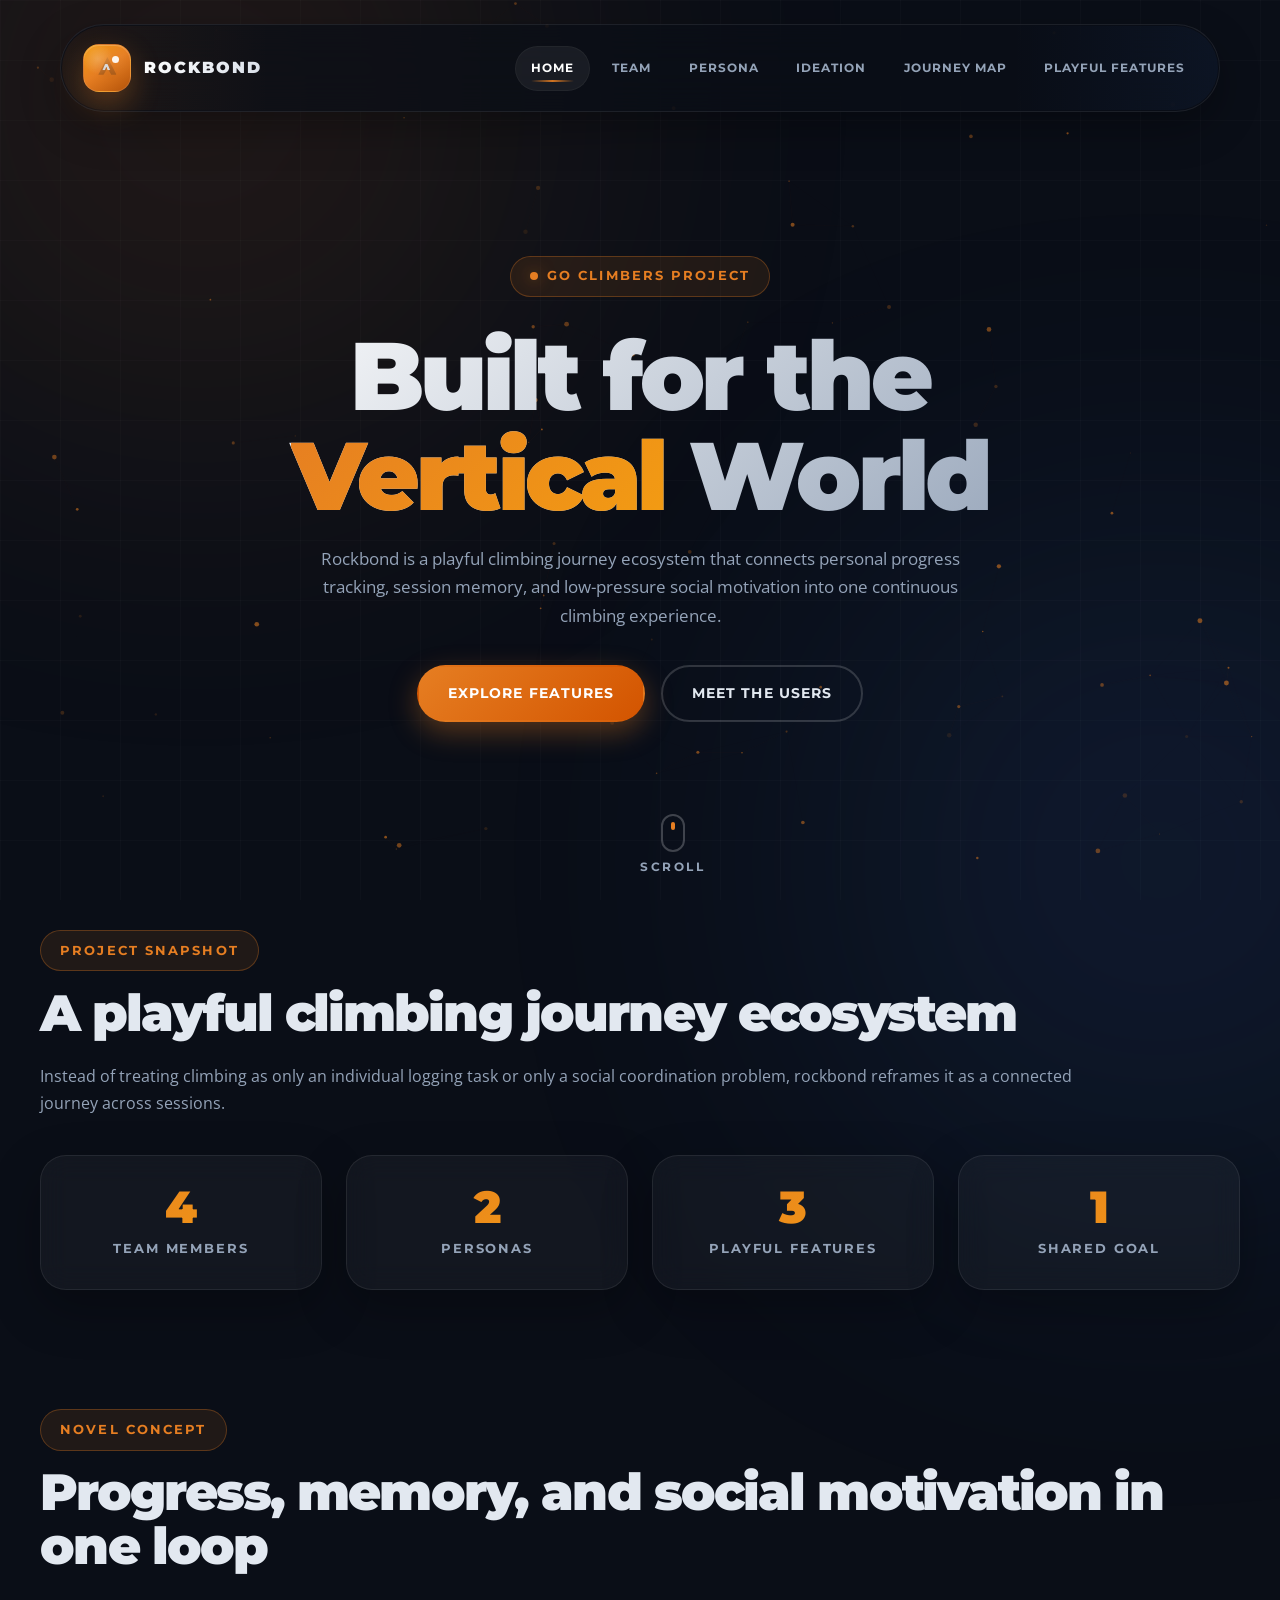
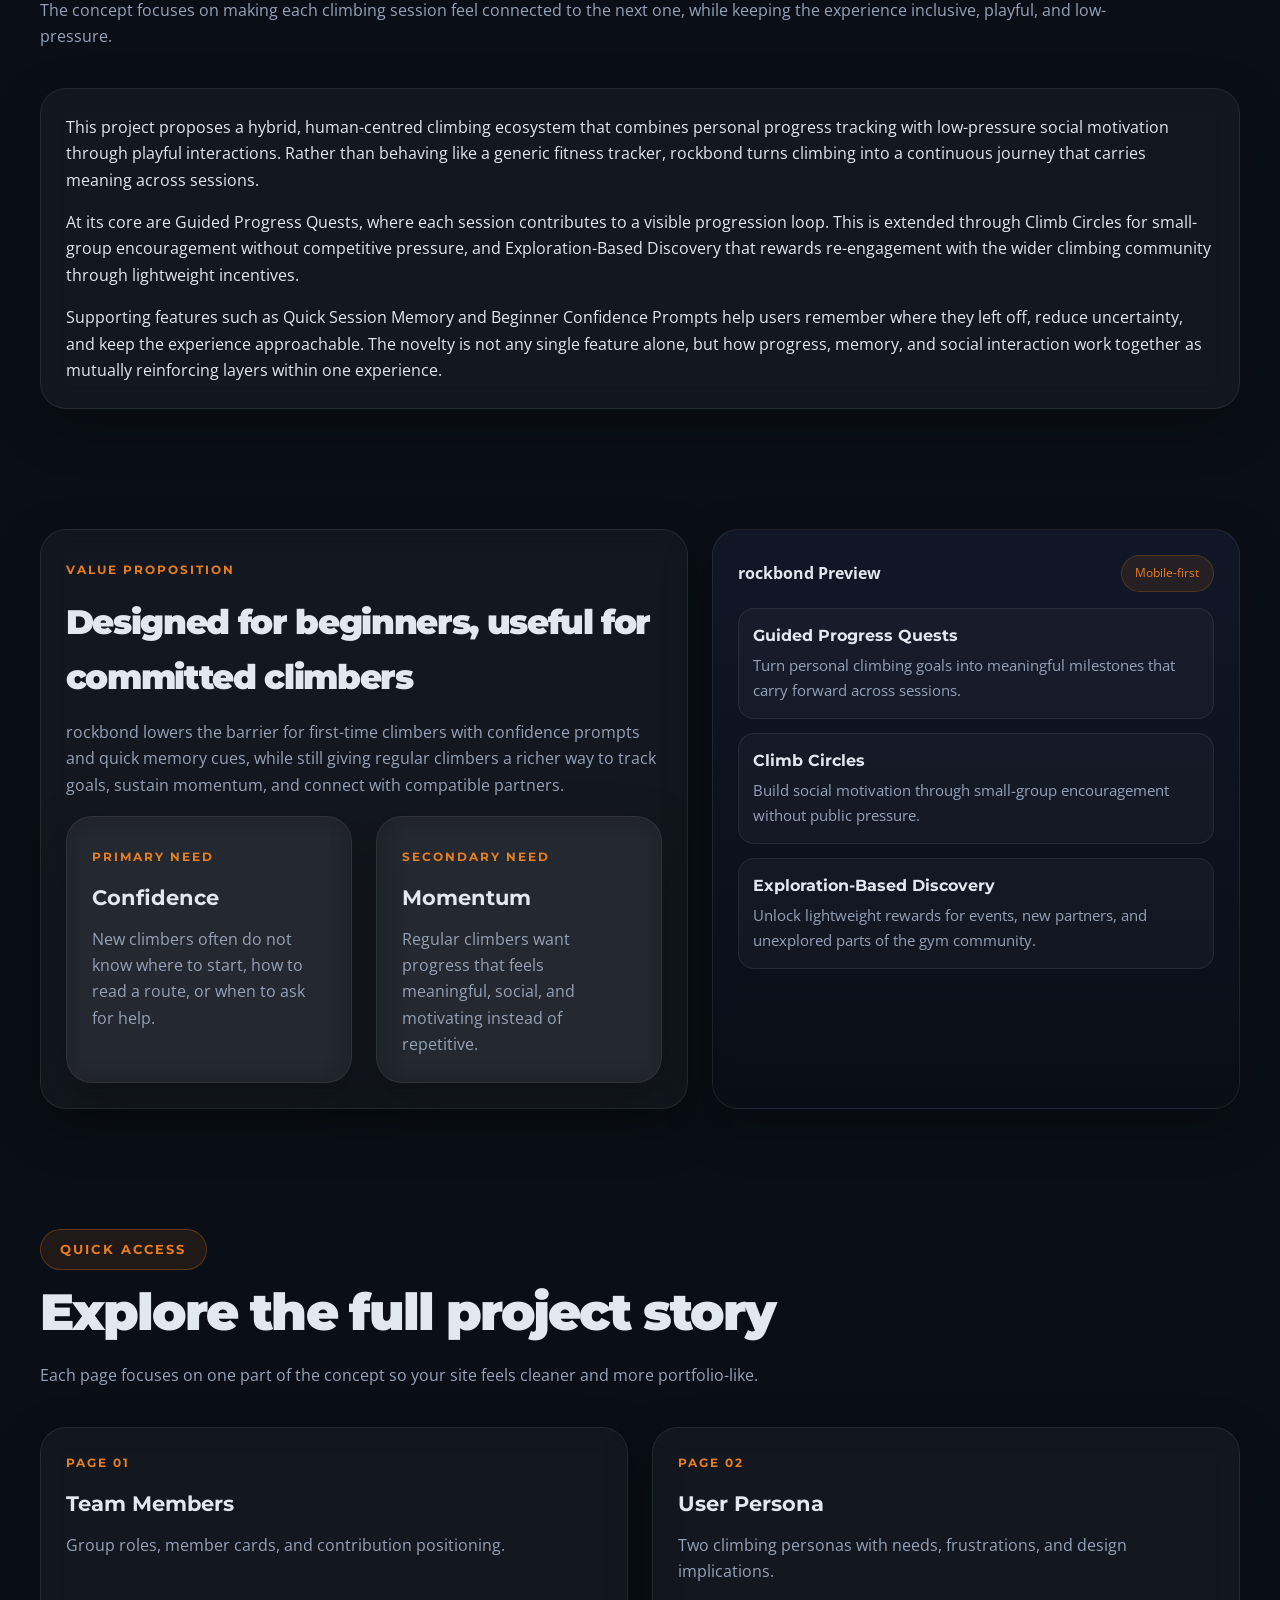
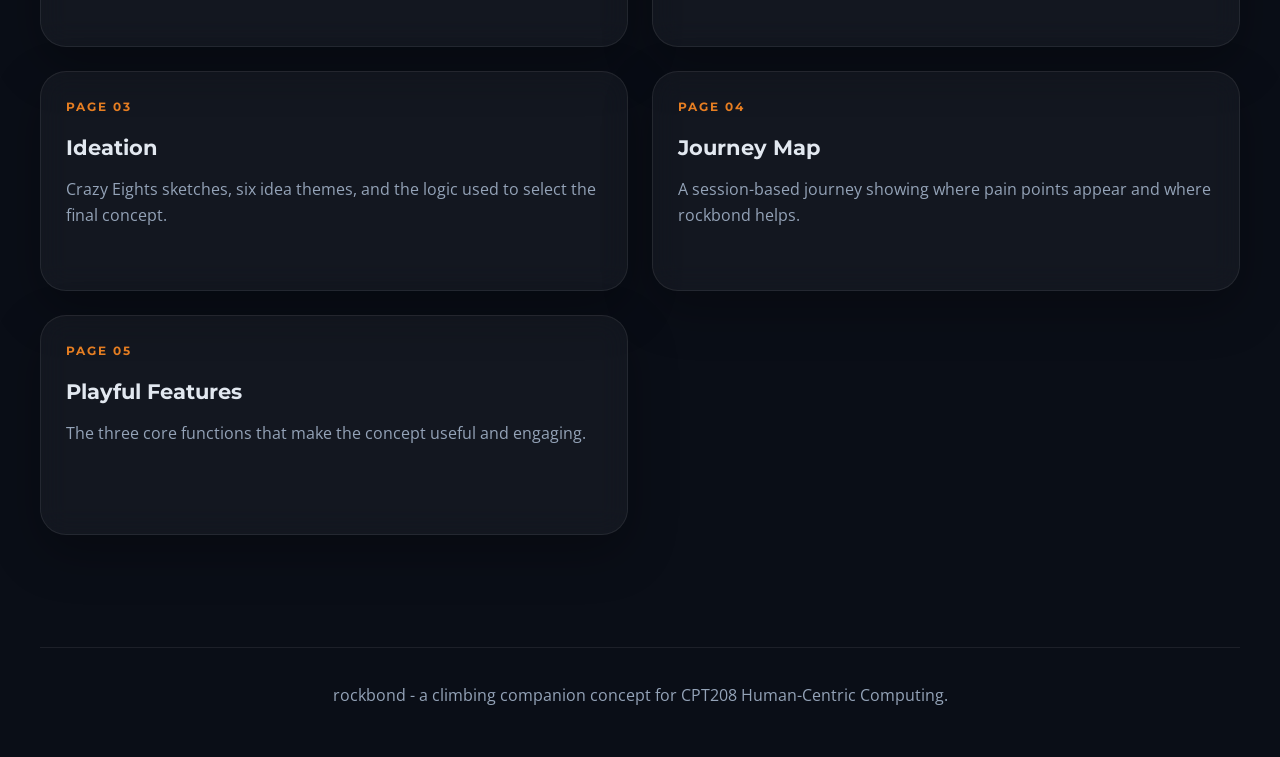
==== index.html @ c9a4c3ed "Add ideation page and update site flow" ====
﻿<!DOCTYPE html>
<html lang="en">
<head>
  <meta charset="UTF-8">
  <meta name="viewport" content="width=device-width, initial-scale=1.0">
  <title>rockbond | Home</title>
  <link rel="preconnect" href="https://fonts.googleapis.com">
  <link rel="preconnect" href="https://fonts.gstatic.com" crossorigin>
  <link href="https://fonts.googleapis.com/css2?family=Montserrat:wght@600;700;900&family=Open+Sans:wght@400;600;700&display=swap" rel="stylesheet">
  <link rel="stylesheet" href="./styles.css">
</head>
<body>
  <div class="background-grid"></div>
  <div class="glow orange"></div>
  <div class="glow blue"></div>
  <nav class="nav">
    <div class="nav-inner">
      <a class="brand" href="./index.html">
        <span class="brand-mark">^</span>
        <span>rockbond</span>
      </a>
      <div class="nav-links">
        <a class="active" href="./index.html">Home</a>
        <a href="./team.html">Team</a>
        <a href="./persona.html">Persona</a>
        <a href="./ideation.html">Ideation</a>
        <a href="./journey.html">Journey Map</a>
        <a href="./features.html">Playful Features</a>
      </div>
    </div>
  </nav>

  <main>
    <section class="hero container">
      <div class="reveal">
        <div class="hero-badge"><span class="dot"></span> Go Climbers Project</div>
        <h1>Built for the <span class="accent">Vertical</span> World</h1>
        <p>Rockbond is a playful climbing journey ecosystem that connects personal progress tracking, session memory, and low-pressure social motivation into one continuous climbing experience.</p>
        <div class="hero-actions">
          <a class="btn btn-primary" href="./features.html">Explore Features</a>
          <a class="btn btn-secondary" href="./persona.html">Meet the Users</a>
        </div>
      </div>
    </section>

    <section class="section container">
      <div class="section-head reveal">
        <div>
          <span class="eyebrow">Project Snapshot</span>
          <h2>A playful climbing journey ecosystem</h2>
        </div>
        <p>Instead of treating climbing as only an individual logging task or only a social coordination problem, rockbond reframes it as a connected journey across sessions.</p>
      </div>
      <div class="stat-grid">
        <div class="stat reveal"><div class="stat-number">4</div><div class="stat-label">Team Members</div></div>
        <div class="stat reveal"><div class="stat-number">2</div><div class="stat-label">Personas</div></div>
        <div class="stat reveal"><div class="stat-number">3</div><div class="stat-label">Playful Features</div></div>
        <div class="stat reveal"><div class="stat-number">1</div><div class="stat-label">Shared Goal</div></div>
      </div>
    </section>

    <section class="section container">
      <div class="section-head reveal">
        <div>
          <span class="eyebrow">Novel Concept</span>
          <h2>Progress, memory, and social motivation in one loop</h2>
        </div>
        <p>The concept focuses on making each climbing session feel connected to the next one, while keeping the experience inclusive, playful, and low-pressure.</p>
      </div>
      <div class="highlight-panel reveal motivation-panel">
        <p>This project proposes a hybrid, human-centred climbing ecosystem that combines personal progress tracking with low-pressure social motivation through playful interactions. Rather than behaving like a generic fitness tracker, rockbond turns climbing into a continuous journey that carries meaning across sessions.</p>
        <p>At its core are Guided Progress Quests, where each session contributes to a visible progression loop. This is extended through Climb Circles for small-group encouragement without competitive pressure, and Exploration-Based Discovery that rewards re-engagement with the wider climbing community through lightweight incentives.</p>
        <p>Supporting features such as Quick Session Memory and Beginner Confidence Prompts help users remember where they left off, reduce uncertainty, and keep the experience approachable. The novelty is not any single feature alone, but how progress, memory, and social interaction work together as mutually reinforcing layers within one experience.</p>
      </div>
    </section>

    <section class="section container">
      <div class="highlight-box">
        <div class="highlight-panel reveal">
          <span class="kicker">Value Proposition</span>
          <h2 style="font-size: 2.1rem; margin-bottom: 14px;">Designed for beginners, useful for committed climbers</h2>
          <p style="color: var(--text-muted); margin-bottom: 18px;">rockbond lowers the barrier for first-time climbers with confidence prompts and quick memory cues, while still giving regular climbers a richer way to track goals, sustain momentum, and connect with compatible partners.</p>
          <div class="grid-2">
            <div class="card">
              <span class="kicker">Primary Need</span>
              <h3>Confidence</h3>
              <p>New climbers often do not know where to start, how to read a route, or when to ask for help.</p>
            </div>
            <div class="card">
              <span class="kicker">Secondary Need</span>
              <h3>Momentum</h3>
              <p>Regular climbers want progress that feels meaningful, social, and motivating instead of repetitive.</p>
            </div>
          </div>
        </div>
        <div class="mock-shell reveal">
          <div class="mock-top">
            <strong>rockbond Preview</strong>
            <span class="mock-chip">Mobile-first</span>
          </div>
          <div class="mock-list">
            <div class="mock-item">
              <h4>Guided Progress Quests</h4>
              <p>Turn personal climbing goals into meaningful milestones that carry forward across sessions.</p>
            </div>
            <div class="mock-item">
              <h4>Climb Circles</h4>
              <p>Build social motivation through small-group encouragement without public pressure.</p>
            </div>
            <div class="mock-item">
              <h4>Exploration-Based Discovery</h4>
              <p>Unlock lightweight rewards for events, new partners, and unexplored parts of the gym community.</p>
            </div>
          </div>
        </div>
      </div>
    </section>

    <section class="section container">
      <div class="section-head reveal">
        <div>
          <span class="eyebrow">Quick Access</span>
          <h2>Explore the full project story</h2>
        </div>
        <p>Each page focuses on one part of the concept so your site feels cleaner and more portfolio-like.</p>
      </div>
      <div class="grid-2 quick-grid">
        <a class="card reveal reveal-delay-1" href="./team.html"><span class="kicker">Page 01</span><h3>Team Members</h3><p>Group roles, member cards, and contribution positioning.</p></a>
        <a class="card reveal reveal-delay-2" href="./persona.html"><span class="kicker">Page 02</span><h3>User Persona</h3><p>Two climbing personas with needs, frustrations, and design implications.</p></a>
        <a class="card reveal reveal-delay-3" href="./ideation.html"><span class="kicker">Page 03</span><h3>Ideation</h3><p>Crazy Eights sketches, six idea themes, and the logic used to select the final concept.</p></a>
        <a class="card reveal reveal-delay-4" href="./journey.html"><span class="kicker">Page 04</span><h3>Journey Map</h3><p>A session-based journey showing where pain points appear and where rockbond helps.</p></a>
        <a class="card reveal" href="./features.html"><span class="kicker">Page 05</span><h3>Playful Features</h3><p>The three core functions that make the concept useful and engaging.</p></a>
      </div>
    </section>
  </main>

  <footer class="footer container">
    <p>rockbond - a climbing companion concept for CPT208 Human-Centric Computing.</p>
  </footer>
  <script src="./script.js"></script>
</body>
</html>
---- styles.css ----
﻿:root {
  --dark: #0a0e17;
  --dark2: #111827;
  --orange: #e67e22;
  --orange-bright: #f39c12;
  --orange-glow: rgba(230, 126, 34, 0.6);
  --blue: #3b82f6;
  --card-bg: rgba(255, 255, 255, 0.04);
  --card-border: rgba(255, 255, 255, 0.08);
  --text-light: #e2e8f0;
  --text-muted: #94a3b8;
  --shadow-soft: 0 18px 50px rgba(0, 0, 0, 0.28);
  --shadow-strong: 0 28px 70px rgba(0, 0, 0, 0.38);
  --container: 1200px;
  --nav-height: 86px;
  --radius-lg: 26px;
  --radius-md: 24px;
  --radius-sm: 16px;
}

* {
  box-sizing: border-box;
  margin: 0;
  padding: 0;
}

html {
  scroll-behavior: smooth;
}

body {
  isolation: isolate;
  font-family: 'Open Sans', Arial, sans-serif;
  background-color: var(--dark);
  color: var(--text-light);
  line-height: 1.65;
  overflow-x: hidden;
}

h1,
h2,
h3,
h4,
.brand,
.nav-links a,
.btn,
.hero-badge,
.eyebrow,
.kicker,
.stat-number,
.stat-label,
.member-meta,
.persona-type {
  font-family: 'Montserrat', Arial, sans-serif;
}

a {
  color: inherit;
  text-decoration: none;
}

img {
  display: block;
  max-width: 100%;
}

ul {
  padding-left: 18px;
}

main,
.nav,
.footer {
  position: relative;
  z-index: 1;
}

.container {
  width: min(var(--container), calc(100% - 40px));
  margin: 0 auto;
}

.background-grid {
  position: fixed;
  inset: 0;
  z-index: -3;
  pointer-events: none;
  background-image:
    linear-gradient(rgba(255, 255, 255, 0.02) 1px, transparent 1px),
    linear-gradient(90deg, rgba(255, 255, 255, 0.02) 1px, transparent 1px);
  background-size: 60px 60px;
}

.glow {
  position: fixed;
  width: 600px;
  height: 600px;
  border-radius: 50%;
  filter: blur(180px);
  opacity: 0.15;
  z-index: -2;
  pointer-events: none;
}

.glow.orange {
  top: -200px;
  left: -100px;
  background: var(--orange);
  animation: floatGlow 12s ease-in-out infinite alternate;
}

.glow.blue {
  right: -180px;
  bottom: -260px;
  background: var(--blue);
  animation: floatGlow 15s ease-in-out infinite alternate-reverse;
}

#particles {
  position: fixed;
  inset: 0;
  z-index: -1;
  pointer-events: none;
}

.nav {
  position: relative;
  width: min(1160px, calc(100% - 28px));
  margin: 24px auto 0;
  background: rgba(10, 14, 23, 0.72);
  border: 1px solid rgba(255, 255, 255, 0.08);
  border-radius: 999px;
  backdrop-filter: blur(20px);
  -webkit-backdrop-filter: blur(20px);
  box-shadow: 0 16px 42px rgba(0, 0, 0, 0.3);
  animation: navFloatIn 0.7s ease-out both;
}

.nav::before {
  content: '';
  position: absolute;
  inset: 1px;
  border-radius: inherit;
  background: linear-gradient(90deg, rgba(230, 126, 34, 0.08), transparent 18%, transparent 82%, rgba(59, 130, 246, 0.06));
  pointer-events: none;
}

.nav-inner {
  display: flex;
  align-items: center;
  justify-content: space-between;
  gap: 1rem;
  min-height: var(--nav-height);
  padding: 0.8rem 1.1rem;
}

.brand {
  display: inline-flex;
  align-items: center;
  gap: 0.8rem;
  padding: 0.3rem 0.45rem 0.3rem 0.3rem;
  border-radius: 999px;
  font-weight: 900;
  font-size: 1rem;
  letter-spacing: 0.08em;
  text-transform: uppercase;
  transition: transform 0.3s ease, background-color 0.3s ease;
}

.brand:hover {
  transform: translateY(-1px);
  background: rgba(255, 255, 255, 0.04);
}

.brand-mark {
  position: relative;
  display: grid;
  place-items: center;
  width: 48px;
  height: 48px;
  border-radius: 16px;
  border: 1px solid rgba(255, 255, 255, 0.1);
  background:
    radial-gradient(circle at 30% 30%, rgba(255, 255, 255, 0.22), transparent 34%),
    linear-gradient(145deg, #f39c12 0%, #e67e22 48%, #b45309 100%);
  color: #fff;
  box-shadow:
    0 12px 30px rgba(230, 126, 34, 0.32),
    inset 0 1px 0 rgba(255, 255, 255, 0.2);
  font-size: 1.05rem;
  font-weight: 900;
  overflow: hidden;
}

.brand-mark::before {
  content: '';
  position: absolute;
  inset: 10px 11px 12px;
  border-radius: 12px 12px 16px 16px;
  background: linear-gradient(180deg, rgba(10, 14, 23, 0.08), rgba(10, 14, 23, 0.24));
  clip-path: polygon(50% 8%, 88% 82%, 66% 82%, 50% 54%, 34% 82%, 12% 82%);
}

.brand-mark::after {
  content: '';
  position: absolute;
  width: 7px;
  height: 7px;
  top: 11px;
  right: 11px;
  border-radius: 999px;
  background: rgba(255, 255, 255, 0.92);
  box-shadow: 0 0 18px rgba(255, 255, 255, 0.38);
}

.brand-mark span,
.brand > span:last-child {
  position: relative;
  z-index: 1;
}

.brand-mark {
  font-size: 0.9rem;
  text-shadow: 0 2px 10px rgba(0, 0, 0, 0.22);
}

.brand > span:last-child {
  background: linear-gradient(135deg, #ffffff 0%, #d7dee8 100%);
  -webkit-background-clip: text;
  background-clip: text;
  color: transparent;
  letter-spacing: 0.12em;
}

.nav-links {
  display: flex;
  align-items: center;
  justify-content: flex-end;
  gap: 0.35rem;
  flex-wrap: wrap;
}

.nav-links a {
  position: relative;
  padding: 0.75rem 1rem;
  border-radius: 999px;
  color: var(--text-muted);
  font-size: 0.78rem;
  font-weight: 700;
  letter-spacing: 0.08em;
  text-transform: uppercase;
  transition:
    color 0.3s ease,
    background-color 0.3s ease,
    transform 0.3s ease,
    box-shadow 0.3s ease;
}

.nav-links a:hover,
.nav-links a.active {
  background: rgba(255, 255, 255, 0.06);
  color: #fff;
  box-shadow: inset 0 0 0 1px rgba(255, 255, 255, 0.04);
}

.nav-links a::after {
  content: '';
  position: absolute;
  right: 16px;
  bottom: 9px;
  left: 16px;
  height: 2px;
  border-radius: 999px;
  background: linear-gradient(90deg, rgba(230, 126, 34, 0), rgba(230, 126, 34, 0.9), rgba(230, 126, 34, 0));
  transform: scaleX(0);
  transform-origin: center;
  transition: transform 0.28s ease;
}

.nav-links a:hover::after,
.nav-links a.active::after {
  transform: scaleX(1);
}

.hero {
  position: relative;
  min-height: calc(100vh - var(--nav-height) - 28px);
  display: grid;
  place-items: center;
  text-align: center;
  padding: 2rem 0 4rem;
  overflow: clip;
}

.hero .reveal {
  position: relative;
  z-index: 1;
  max-width: 900px;
}

.hero-badge,
.eyebrow {
  display: inline-flex;
  align-items: center;
  gap: 0.55rem;
  padding: 0.55rem 1.2rem;
  border: 1px solid rgba(230, 126, 34, 0.3);
  border-radius: 999px;
  background: rgba(230, 126, 34, 0.1);
  color: var(--orange);
  font-size: 0.82rem;
  font-weight: 700;
  letter-spacing: 0.16em;
  text-transform: uppercase;
}

.hero-badge {
  margin-bottom: 1.8rem;
}

.dot,
.hero-badge .dot {
  width: 8px;
  height: 8px;
  border-radius: 50%;
  background: var(--orange);
  box-shadow: 0 0 16px var(--orange-glow);
  animation: pulse 2s ease-in-out infinite;
}

.hero h1,
.page-hero h1,
.section-head h2,
.highlight-panel h2 {
  font-weight: 900;
  letter-spacing: -0.04em;
}

.hero h1 {
  margin-bottom: 1.2rem;
  font-size: clamp(3rem, 8vw, 6rem);
  line-height: 1.04;
  background: linear-gradient(135deg, #fff 0%, var(--text-muted) 100%);
  -webkit-background-clip: text;
  background-clip: text;
  color: transparent;
}

.accent {
  background: linear-gradient(135deg, var(--orange), var(--orange-bright));
  -webkit-background-clip: text;
  background-clip: text;
  color: transparent;
}

.hero p,
.page-hero p,
.section-head p,
.card p,
.mock-item p,
.member-role,
.persona-box p,
.quote-card cite,
.journey-table td,
.footer {
  color: var(--text-muted);
}

.hero p {
  max-width: 680px;
  margin: 0 auto 2.2rem;
  font-size: 1.08rem;
}

.hero-actions {
  display: flex;
  justify-content: center;
  gap: 1rem;
  flex-wrap: wrap;
}

.btn {
  display: inline-flex;
  align-items: center;
  justify-content: center;
  min-height: 52px;
  padding: 0.95rem 1.8rem;
  border: 2px solid transparent;
  border-radius: 999px;
  font-size: 0.86rem;
  font-weight: 700;
  letter-spacing: 0.08em;
  text-transform: uppercase;
  transition:
    transform 0.3s ease,
    box-shadow 0.3s ease,
    border-color 0.3s ease,
    color 0.3s ease;
}

.btn-primary {
  background: linear-gradient(135deg, var(--orange), #d35400);
  color: #fff;
  box-shadow: 0 10px 28px rgba(230, 126, 34, 0.35);
}

.btn-primary:hover {
  transform: translateY(-3px);
  box-shadow: 0 16px 36px rgba(230, 126, 34, 0.48);
}

.btn-secondary {
  background: transparent;
  border-color: rgba(255, 255, 255, 0.16);
  color: var(--text-light);
}

.btn-secondary:hover {
  transform: translateY(-3px);
  color: var(--orange);
  border-color: rgba(230, 126, 34, 0.4);
}

.scroll-indicator {
  position: absolute;
  left: 50%;
  bottom: 24px;
  display: inline-flex;
  flex-direction: column;
  align-items: center;
  gap: 0.5rem;
  padding: 0;
  border: 0;
  background: transparent;
  color: var(--text-muted);
  cursor: pointer;
  transform: translateX(-50%);
  font-family: 'Montserrat', Arial, sans-serif;
  font-size: 0.72rem;
  font-weight: 700;
  letter-spacing: 0.22em;
  text-transform: uppercase;
  opacity: 0;
  animation: fadeSlideUp 0.8s ease-out 1s both;
}

.scroll-indicator.is-visible {
  opacity: 1;
}

.scroll-indicator .mouse {
  position: relative;
  width: 24px;
  height: 38px;
  border: 2px solid rgba(255, 255, 255, 0.22);
  border-radius: 999px;
}

.scroll-indicator .mouse::after {
  content: '';
  position: absolute;
  top: 6px;
  left: 50%;
  width: 4px;
  height: 8px;
  border-radius: 999px;
  background: var(--orange);
  transform: translateX(-50%);
  animation: scrollDot 2s ease-in-out infinite;
}

.page-hero {
  max-width: 980px;
  margin: 0 auto;
  padding: 4.5rem 0 1rem;
  text-align: center;
}

.page-hero .eyebrow {
  margin: 0 auto 1rem;
}

.page-hero h1 {
  margin: 0 0 1rem;
  font-size: clamp(2.4rem, 5.6vw, 4.6rem);
  line-height: 1.08;
  text-wrap: balance;
}

.page-hero p {
  max-width: 900px;
  margin: 0 auto;
  font-size: 1.02rem;
}

.page-hero-compact {
  max-width: 860px;
}

.page-hero-compact h1 {
  max-width: 780px;
  margin: 0 auto 1rem;
  font-size: clamp(2.2rem, 4.8vw, 4rem);
  line-height: 1.1;
}

.page-hero-compact p {
  max-width: 760px;
}

.journey-hero {
  display: grid;
  grid-template-columns: minmax(0, 1fr) 340px;
  gap: 1.5rem;
  align-items: stretch;
  max-width: 1160px;
  padding-bottom: 0;
  text-align: left;
}

.journey-hero .eyebrow {
  margin: 0 0 1rem;
}

.journey-hero-copy {
  padding: 1rem 0;
}

.journey-hero-copy p {
  margin: 0;
}

.journey-brief {
  padding: 1.5rem;
  border-radius: var(--radius-lg);
  background: rgba(255, 255, 255, 0.05);
  border: 1px solid rgba(255, 255, 255, 0.1);
  box-shadow: var(--shadow-soft);
  backdrop-filter: blur(14px);
  -webkit-backdrop-filter: blur(14px);
}

.journey-brief h2 {
  margin-bottom: 0.4rem;
  font-size: 1.7rem;
}

.journey-brief p {
  color: var(--text-light);
}

.section {
  padding: 2rem 0 5.5rem;
}

.section-head {
  display: flex;
  align-items: flex-end;
  justify-content: space-between;
  gap: 1.5rem;
  margin-bottom: 2.4rem;
  flex-wrap: wrap;
}

.section-head h2 {
  margin-top: 0.9rem;
  font-size: clamp(2rem, 4vw, 3.4rem);
  line-height: 1.05;
}

.section-head p {
  max-width: 1080px;
}

.grid-2,
.grid-3,
.team-grid,
.stat-grid,
.persona-grid,
.highlight-box {
  display: grid;
  gap: 1.5rem;
}

.grid-2 {
  grid-template-columns: repeat(2, minmax(0, 1fr));
}

.grid-3 {
  grid-template-columns: repeat(3, minmax(0, 1fr));
}

.quick-grid {
  grid-template-columns: repeat(2, minmax(0, 1fr));
}

.team-grid {
  grid-template-columns: repeat(4, minmax(0, 1fr));
}

.stat-grid {
  grid-template-columns: repeat(4, minmax(0, 1fr));
  margin-top: 2rem;
}

.highlight-box {
  grid-template-columns: 1.18fr 0.96fr;
  align-items: stretch;
}

.card,
.member-card,
.persona-wrap,
.stat,
.highlight-panel,
.mock-shell,
.quote-card,
.journey-table {
  background: var(--card-bg);
  border: 1px solid var(--card-border);
  box-shadow: var(--shadow-soft);
  backdrop-filter: blur(14px);
  -webkit-backdrop-filter: blur(14px);
}

.card,
.stat,
.highlight-panel,
.mock-shell,
.quote-card {
  border-radius: var(--radius-lg);
}

.card,
.highlight-panel,
.mock-shell,
.quote-card,
.member-body,
.persona-main {
  padding: 1.55rem;
}

.card,
.stat,
.member-card,
.persona-wrap,
.persona-box,
.mock-item {
  transition:
    transform 0.4s cubic-bezier(0.4, 0, 0.2, 1),
    border-color 0.4s ease,
    box-shadow 0.4s ease,
    background-color 0.4s ease;
}

.card,
.stat,
.member-card,
.persona-wrap,
.mock-shell,
.highlight-panel,
.quote-card,
.persona-box,
.mock-item,
.btn,
.nav-links a {
  will-change: transform, opacity;
}

.card:hover,
.stat:hover,
.member-card:hover,
.persona-wrap:hover,
.persona-box:hover,
.mock-item:hover {
  transform: translateY(-10px);
  border-color: rgba(230, 126, 34, 0.3);
  box-shadow:
    var(--shadow-strong),
    0 0 40px rgba(230, 126, 34, 0.08);
}

.card,
.member-card,
.persona-wrap,
.feature-card {
  position: relative;
  overflow: hidden;
}

.card::before,
.member-card::before,
.persona-wrap::before,
.feature-card::before {
  content: '';
  position: absolute;
  inset: 0;
  background: linear-gradient(135deg, rgba(230, 126, 34, 0.08), transparent 55%);
  opacity: 0;
  transition: opacity 0.35s ease;
  pointer-events: none;
}

.card:hover::before,
.member-card:hover::before,
.persona-wrap:hover::before,
.feature-card:hover::before {
  opacity: 1;
}

.card h3 {
  margin-bottom: 0.65rem;
  font-size: 1.3rem;
}

.card p,
.card li {
  color: var(--text-muted);
}

.card strong {
  color: var(--text-light);
}

.card:hover h3,
.member-card:hover h3,
.mock-item:hover h4 {
  color: #fff;
}

.kicker {
  display: inline-block;
  margin-bottom: 0.85rem;
  color: var(--orange);
  font-size: 0.78rem;
  font-weight: 700;
  letter-spacing: 0.16em;
  text-transform: uppercase;
}

.quick-grid .card {
  min-height: 220px;
  display: flex;
  flex-direction: column;
  justify-content: flex-start;
}

.ideation-sketch {
  overflow: hidden;
}

.ideation-sketch img {
  width: 100%;
  aspect-ratio: 16 / 10;
  object-fit: cover;
  border-radius: calc(var(--radius-md) - 8px);
  border: 1px solid rgba(255, 255, 255, 0.08);
  margin-bottom: 1rem;
  background: rgba(255, 255, 255, 0.03);
}

.ideation-sketch figcaption {
  color: var(--text-muted);
}

.ideation-theme {
  display: flex;
  flex-direction: column;
  gap: 1rem;
}

.idea-meta {
  padding-top: 0.9rem;
  border-top: 1px solid rgba(255, 255, 255, 0.08);
}

.idea-meta strong {
  display: block;
  margin-bottom: 0.35rem;
  color: var(--text-light);
  font-family: 'Montserrat', Arial, sans-serif;
  font-size: 0.78rem;
  font-weight: 700;
  letter-spacing: 0.1em;
  text-transform: uppercase;
}

.selection-panel p + p {
  margin-top: 0.9rem;
}

.feature-card::after {
  content: '';
  position: absolute;
  right: -24px;
  bottom: -28px;
  width: 130px;
  height: 130px;
  border-radius: 50%;
  background: radial-gradient(circle, rgba(230, 126, 34, 0.14), transparent 70%);
  pointer-events: none;
}

.feature-card ul,
.persona-box ul {
  margin-top: 0.8rem;
}

.feature-card li + li,
.persona-box li + li {
  margin-top: 0.55rem;
}

.stat {
  padding: 1.8rem 1.25rem;
  text-align: center;
}

.stat-number {
  margin-bottom: 0.55rem;
  font-size: 2.8rem;
  font-weight: 900;
  line-height: 1;
  background: linear-gradient(135deg, var(--orange), var(--orange-bright));
  -webkit-background-clip: text;
  background-clip: text;
  color: transparent;
}

.stat-label {
  color: var(--text-muted);
  font-size: 0.82rem;
  font-weight: 700;
  letter-spacing: 0.14em;
  text-transform: uppercase;
}

.mock-shell {
  background: linear-gradient(180deg, rgba(17, 24, 39, 0.95), rgba(10, 14, 23, 0.92));
}

.mock-top {
  display: flex;
  align-items: center;
  justify-content: space-between;
  gap: 1rem;
  margin-bottom: 1rem;
}

.mock-chip,
.tag-pill {
  display: inline-flex;
  align-items: center;
  justify-content: center;
  border-radius: 999px;
  border: 1px solid rgba(230, 126, 34, 0.22);
  background: rgba(230, 126, 34, 0.1);
  color: var(--orange);
  font-size: 0.78rem;
}

.mock-chip {
  padding: 0.45rem 0.85rem;
}

.mock-list {
  display: grid;
  gap: 0.9rem;
}

.mock-item,
.persona-box {
  background: rgba(255, 255, 255, 0.03);
  border: 1px solid rgba(255, 255, 255, 0.08);
  border-radius: var(--radius-sm);
}

.mock-item {
  padding: 14px;
}

.mock-item h4 {
  margin-bottom: 4px;
}

.mock-item p {
  font-size: 0.95rem;
}

.team-grid {
  gap: 18px;
}

.member-card {
  border-radius: var(--radius-lg);
}

.member-photo {
  position: relative;
  width: min(190px, calc(100% - 44px));
  aspect-ratio: 1 / 1;
  margin: 24px auto 0;
  padding: 8px;
  border-radius: 50%;
  overflow: hidden;
  background: linear-gradient(145deg, rgba(59, 130, 246, 0.92), rgba(230, 126, 34, 0.92));
  box-shadow:
    0 0 0 6px rgba(255, 255, 255, 0.92),
    0 18px 34px rgba(0, 0, 0, 0.28);
  transition:
    transform 0.35s ease,
    box-shadow 0.35s ease,
    filter 0.35s ease;
}

.member-photo::before {
  content: '';
  position: absolute;
  inset: -10px;
  border: 2px solid rgba(255, 255, 255, 0.16);
  border-radius: 50%;
  opacity: 0;
  transform: scale(0.94);
  transition:
    opacity 0.35s ease,
    transform 0.35s ease,
    border-color 0.35s ease;
}

.member-photo img,
.persona-side img,
.mock-item,
.card::before,
.feature-card::after {
  transition-duration: 0.45s;
}

.member-photo img,
.persona-side img {
  width: 100%;
  height: 100%;
  object-fit: cover;
  transition: transform 0.6s ease;
}

.member-photo img {
  border-radius: 50%;
}

.member-card:hover .member-photo img,
.persona-wrap:hover .persona-side img {
  transform: scale(1.05);
}

.member-card:hover .member-photo {
  transform: translateY(-4px);
  box-shadow:
    0 0 0 6px rgba(255, 255, 255, 0.96),
    0 0 0 14px rgba(59, 130, 246, 0.14),
    0 22px 42px rgba(0, 0, 0, 0.34);
  filter: saturate(1.05);
}

.member-card:hover .member-photo::before {
  opacity: 1;
  transform: scale(1);
  border-color: rgba(230, 126, 34, 0.34);
}

.member-body {
  padding: 18px;
}

.member-meta {
  margin: 6px 0 10px;
  color: var(--orange);
  font-size: 0.88rem;
  font-weight: 700;
}

.member-role {
  margin-bottom: 14px;
}

.member-tags {
  display: flex;
  flex-wrap: wrap;
  gap: 8px;
}

.tag-pill {
  padding: 6px 10px;
  border-color: rgba(255, 255, 255, 0.1);
  background: rgba(255, 255, 255, 0.05);
  color: var(--text-muted);
  font-size: 0.84rem;
}

.persona-card {
  margin-bottom: 22px;
  border: 1px solid rgba(255, 255, 255, 0.08);
  border-radius: var(--radius-lg);
  background: rgba(17, 24, 39, 0.82);
  box-shadow: var(--shadow-soft);
  backdrop-filter: blur(14px);
  -webkit-backdrop-filter: blur(14px);
  overflow: hidden;
}

.persona-card[open] {
  box-shadow:
    var(--shadow-strong),
    0 0 0 1px rgba(230, 126, 34, 0.08);
}

.persona-card[open] .persona-summary {
  border-bottom: 1px solid rgba(255, 255, 255, 0.08);
}

.persona-summary {
  display: grid;
  grid-template-columns: minmax(0, 1fr) auto;
  gap: 1.2rem;
  align-items: center;
  padding: 1.6rem 1.8rem;
  cursor: pointer;
  list-style: none;
}

.persona-summary::-webkit-details-marker {
  display: none;
}

.persona-summary-copy h2 {
  margin-bottom: 0.35rem;
  font-size: clamp(1.9rem, 4vw, 2.6rem);
}

.persona-summary-quote {
  margin-top: 1rem;
  max-width: 58ch;
}

.persona-summary-quote h3 {
  margin-bottom: 0.45rem;
  color: var(--orange);
  font-size: 0.92rem;
  letter-spacing: 0.04em;
  text-transform: none;
}

.persona-summary-quote blockquote {
  color: var(--text-light);
  font-size: 1.05rem;
  font-weight: 600;
  line-height: 1.65;
}

.persona-toggle {
  display: inline-flex;
  align-items: center;
  justify-content: center;
  min-width: 154px;
  padding: 0.9rem 1.15rem;
  border-radius: 999px;
  border: 1px solid rgba(230, 126, 34, 0.24);
  background: rgba(230, 126, 34, 0.1);
  color: var(--orange);
  font-family: 'Montserrat', Arial, sans-serif;
  font-size: 0.8rem;
  font-weight: 800;
  letter-spacing: 0.08em;
  text-transform: uppercase;
  transition:
    transform 0.3s ease,
    background-color 0.3s ease,
    border-color 0.3s ease;
}

.persona-card[open] .persona-toggle {
  background: rgba(59, 130, 246, 0.12);
  border-color: rgba(59, 130, 246, 0.22);
  color: #93c5fd;
}

.persona-summary:hover .persona-toggle,
.persona-summary:focus-visible .persona-toggle {
  transform: translateY(-2px);
  border-color: rgba(230, 126, 34, 0.34);
  background: rgba(230, 126, 34, 0.14);
}

.persona-wrap {
  display: grid;
  grid-template-columns: 380px minmax(0, 1fr);
  gap: 18px;
  align-items: start;
  border-radius: var(--radius-md);
}

.persona-aside {
  display: grid;
  gap: 16px;
  align-self: start;
}

.persona-side-stack {
  display: grid;
  gap: 16px;
}

.persona-details {
  padding: 0 1.8rem 1.8rem;
}

.persona-side,
.persona-main {
  border-radius: var(--radius-lg);
}

.persona-side {
  position: relative;
  width: 100%;
  align-self: start;
  overflow: hidden;
  background: var(--dark2);
  aspect-ratio: 4 / 5;
  min-height: 475px;
}

.persona-side img {
  min-height: 0;
}

.persona-side::after {
  content: '';
  position: absolute;
  right: 0;
  bottom: 0;
  left: 0;
  height: 120px;
  background: linear-gradient(to top, rgba(10, 14, 23, 0.9), transparent);
  pointer-events: none;
}

.persona-main {
  display: flex;
  flex-direction: column;
  justify-content: center;
  padding: 26px;
}

.persona-main h2 {
  margin-bottom: 6px;
  font-size: 2rem;
}

.persona-type {
  margin-bottom: 16px;
  color: var(--orange);
  font-weight: 700;
}

.persona-grid {
  grid-template-columns: repeat(2, minmax(0, 1fr));
  gap: 16px;
}

.persona-box {
  padding: 18px;
}

.persona-card .persona-wrap,
.persona-card .persona-box {
  transition:
    border-color 0.28s ease,
    box-shadow 0.28s ease,
    background-color 0.28s ease,
    transform 0.28s ease;
}

.persona-card .persona-wrap:hover {
  transform: none;
  border-color: var(--card-border);
  box-shadow: none;
}

.persona-card .persona-wrap:hover::before {
  opacity: 0;
}

.persona-card .persona-box:hover {
  transform: translateY(-2px);
  border-color: rgba(230, 126, 34, 0.2);
  background: rgba(255, 255, 255, 0.045);
  box-shadow: 0 14px 28px rgba(0, 0, 0, 0.14);
}

.persona-card .persona-aside .persona-box:hover {
  transform: none;
  border-color: rgba(255, 255, 255, 0.08);
  background: rgba(255, 255, 255, 0.03);
  box-shadow: none;
}

.persona-box p {
  color: var(--text-muted);
}

.persona-box h3 {
  margin-bottom: 10px;
  color: var(--orange);
  font-size: 1rem;
}

.persona-box.full {
  grid-column: 1 / -1;
}

.persona-quote {
  padding: 22px 24px;
  background: linear-gradient(135deg, rgba(230, 126, 34, 0.14), rgba(59, 130, 246, 0.08));
}

.persona-quote blockquote {
  color: var(--text-light);
  font-size: 1.15rem;
  font-weight: 600;
  line-height: 1.7;
}

.journey-table {
  width: 100%;
  border-collapse: collapse;
  overflow: hidden;
  border-radius: 24px;
}

.journey-table th,
.journey-table td {
  padding: 18px 16px;
  text-align: left;
  vertical-align: top;
  border-bottom: 1px solid rgba(255, 255, 255, 0.08);
}

.journey-table th {
  background: rgba(255, 255, 255, 0.05);
  color: var(--orange);
  font-size: 0.92rem;
  letter-spacing: 0.04em;
  text-transform: uppercase;
}

.journey-table td strong,
.quote-card blockquote {
  color: var(--text-light);
}

.stage-card {
  padding-left: 14px;
  border-left: 3px solid var(--orange);
}

.quote-card {
  padding: 24px;
  border-radius: 24px;
  background: linear-gradient(135deg, rgba(230, 126, 34, 0.14), rgba(59, 130, 246, 0.08));
}

.quote-card blockquote {
  font-size: 1.2rem;
  font-weight: 600;
  line-height: 1.6;
}

.quote-card cite {
  display: block;
  margin-top: 12px;
  font-style: normal;
}

.journey-map-section {
  display: grid;
  gap: 1.8rem;
  padding-top: 2.8rem;
}

.journey-map-header,
.journey-reading-panel {
  padding: 1.7rem 1.8rem;
  border-radius: var(--radius-lg);
  background: rgba(255, 255, 255, 0.04);
  border: 1px solid rgba(255, 255, 255, 0.08);
  box-shadow: var(--shadow-soft);
  backdrop-filter: blur(14px);
  -webkit-backdrop-filter: blur(14px);
}

.journey-map-header {
  display: grid;
  grid-template-columns: minmax(0, 1.5fr) minmax(280px, 360px);
  gap: 2rem;
  align-items: center;
  padding: 1.5rem 1.6rem;
}

.journey-map-header h2,
.journey-reading-panel p,
.journey-chart-head h3 {
  color: var(--text-light);
}

.journey-map-preview {
  position: relative;
  margin: 0;
  padding: 0.85rem;
  border-radius: 32px;
  background:
    linear-gradient(180deg, rgba(255, 255, 255, 0.08), rgba(255, 255, 255, 0.03)),
    linear-gradient(135deg, rgba(230, 126, 34, 0.12), rgba(255, 255, 255, 0.03));
  border: 1px solid rgba(255, 255, 255, 0.12);
  box-shadow:
    0 20px 48px rgba(0, 0, 0, 0.24),
    inset 0 1px 0 rgba(255, 255, 255, 0.08);
  overflow: hidden;
}

.journey-map-preview img {
  display: block;
  width: 100%;
  height: auto;
  border-radius: 24px;
  clip-path: inset(0 round 24px);
  border: 1px solid rgba(255, 255, 255, 0.1);
  background: rgba(10, 14, 23, 0.8);
  box-shadow: 0 16px 34px rgba(10, 14, 23, 0.18);
}

.journey-map-header-summary {
  font-size: clamp(1.35rem, 1.8vw, 1.8rem);
  max-width: 18ch;
  line-height: 1.5;
  margin: 0;
  padding: 0 0.25rem;
  justify-self: end;
  align-self: center;
  color: var(--text-light);
}

.motivation-panel {
  max-width: none;
}

.motivation-panel p {
  color: var(--text-light);
}

.motivation-panel p + p {
  margin-top: 1rem;
}

.journey-stage-nav {
  display: grid;
  grid-template-columns: repeat(6, minmax(0, 1fr));
  gap: 0.8rem;
}

.journey-stage-pill {
  display: inline-flex;
  align-items: center;
  justify-content: flex-start;
  gap: 0.75rem;
  min-width: 0;
  min-height: 84px;
  padding: 0.8rem 1rem;
  border: 1px solid rgba(255, 255, 255, 0.08);
  border-radius: 24px;
  background: rgba(255, 255, 255, 0.04);
  color: var(--text-light);
  font-family: 'Montserrat', Arial, sans-serif;
  font-size: 0.8rem;
  font-weight: 700;
  letter-spacing: 0.04em;
  text-transform: uppercase;
  line-height: 1.2;
  transition:
    transform 0.3s ease,
    border-color 0.3s ease,
    background-color 0.3s ease,
    box-shadow 0.3s ease;
}

.journey-stage-pill span {
  display: inline-grid;
  place-items: center;
  width: 30px;
  height: 30px;
  border-radius: 999px;
  background: rgba(255, 255, 255, 0.08);
  color: var(--orange);
  font-size: 0.88rem;
  font-weight: 800;
}

.journey-stage-pill:hover,
.journey-stage-pill:focus-visible {
  transform: translateY(-2px);
  border-color: rgba(230, 126, 34, 0.3);
  background: rgba(255, 255, 255, 0.06);
  box-shadow: 0 12px 28px rgba(0, 0, 0, 0.22);
}

.journey-stage-pill.is-breakdown {
  border-color: rgba(143, 104, 228, 0.4);
  background: linear-gradient(135deg, rgba(143, 104, 228, 0.18), rgba(255, 255, 255, 0.05));
}

.journey-stage-pill.is-breakdown span {
  color: #fff;
  background: rgba(143, 104, 228, 0.72);
}

.journey-stage-grid {
  display: grid;
  grid-template-columns: repeat(3, minmax(0, 1fr));
  gap: 1.35rem;
  align-items: start;
}

.journey-stage-card {
  position: relative;
  min-height: 100%;
  border-radius: var(--radius-lg);
  background: rgba(255, 255, 255, 0.04);
  border: 1px solid rgba(255, 255, 255, 0.08);
  box-shadow: var(--shadow-soft);
  backdrop-filter: blur(14px);
  -webkit-backdrop-filter: blur(14px);
  overflow: hidden;
  transition:
    transform 0.35s ease,
    border-color 0.35s ease,
    box-shadow 0.35s ease,
    background-color 0.35s ease;
}

.journey-stage-card::before {
  content: '';
  position: absolute;
  inset: 0;
  background: linear-gradient(180deg, rgba(255, 255, 255, 0.04), transparent 34%);
  pointer-events: none;
}

.journey-stage-card:hover,
.journey-stage-card:focus-within,
.journey-stage-card:target {
  transform: translateY(-8px);
  border-color: rgba(230, 126, 34, 0.26);
  box-shadow:
    var(--shadow-strong),
    0 0 36px rgba(230, 126, 34, 0.08);
}

.journey-stage-card-head {
  position: relative;
  display: grid;
  grid-template-columns: auto 1fr;
  gap: 0.9rem;
  align-items: center;
  padding: 1.25rem 1.25rem 1rem;
  border-bottom: 1px solid rgba(255, 255, 255, 0.08);
}

.journey-stage-card-head::before {
  content: '';
  position: absolute;
  inset: 0;
  opacity: 0.94;
}

.journey-stage-card-head > * {
  position: relative;
  z-index: 1;
}

.journey-stage-card .journey-stage-number {
  display: inline-grid;
  place-items: center;
  width: 44px;
  height: 44px;
  margin-bottom: 0;
  border-radius: 999px;
  background: rgba(10, 14, 23, 0.18);
  border: 1px solid rgba(10, 14, 23, 0.08);
  color: #fff;
  font-family: 'Montserrat', Arial, sans-serif;
  font-size: 1rem;
  font-weight: 800;
}

.journey-stage-label {
  margin-bottom: 0.12rem;
  color: rgba(17, 24, 39, 0.66);
  font-family: 'Montserrat', Arial, sans-serif;
  font-size: 0.72rem;
  font-weight: 800;
  letter-spacing: 0.14em;
  text-transform: uppercase;
}

.journey-stage-card h3 {
  color: #111827;
  font-size: 1.45rem;
  line-height: 1.1;
}

.journey-stage-card-body {
  display: grid;
  gap: 1rem;
  padding: 1.2rem 1.25rem 1.25rem;
}

.journey-stage-group h4,
.journey-callout h4 {
  margin-bottom: 0.55rem;
  color: var(--text-light);
  font-family: 'Montserrat', Arial, sans-serif;
  font-size: 0.78rem;
  font-weight: 800;
  letter-spacing: 0.12em;
  text-transform: uppercase;
}

.journey-stage-group ul,
.journey-callout ul {
  padding-left: 1.05rem;
}

.journey-stage-group li,
.journey-callout li {
  color: var(--text-light);
}

.journey-stage-group li + li,
.journey-callout li + li {
  margin-top: 0.4rem;
}

.journey-tag-list {
  display: flex;
  flex-wrap: wrap;
  gap: 0.55rem;
  padding-left: 0;
  list-style: none;
}

.journey-tag-list li {
  padding: 0.42rem 0.72rem;
  border-radius: 999px;
  background: rgba(255, 255, 255, 0.06);
  border: 1px solid rgba(255, 255, 255, 0.08);
  color: var(--text-light);
  font-size: 0.92rem;
}

.journey-stage-quote {
  padding: 0.95rem 1rem;
  border-left: 3px solid rgba(255, 255, 255, 0.18);
  border-radius: 0 14px 14px 0;
  background: rgba(255, 255, 255, 0.04);
}

.journey-stage-quote p {
  color: var(--text-light);
}

.journey-stage-quote p + p {
  margin-top: 0.45rem;
}

.journey-emotion-pill {
  display: inline-flex;
  align-items: center;
  padding: 0.52rem 0.84rem;
  border-radius: 999px;
  background: rgba(255, 255, 255, 0.08);
  color: #fff;
  font-weight: 700;
}

.journey-stage-callouts {
  display: grid;
  grid-template-columns: 1fr;
  gap: 0.85rem;
}

.journey-callout {
  padding: 0.95rem 1rem;
  border-radius: var(--radius-sm);
  border: 1px solid rgba(255, 255, 255, 0.08);
}

.tone-pain {
  background: linear-gradient(180deg, rgba(255, 126, 126, 0.1), rgba(255, 255, 255, 0.04));
}

.tone-opportunity {
  background: linear-gradient(180deg, rgba(113, 214, 177, 0.1), rgba(255, 255, 255, 0.04));
}

.journey-stage-flag {
  display: inline-flex;
  align-items: center;
  margin-top: 0.35rem;
  padding: 0.2rem 0;
  color: rgba(17, 24, 39, 0.68);
  font-family: 'Montserrat', Arial, sans-serif;
  font-size: 0.66rem;
  font-weight: 800;
  letter-spacing: 0.14em;
  text-transform: uppercase;
}

.journey-stage-card.is-breakdown {
  border-color: rgba(143, 104, 228, 0.34);
  box-shadow:
    var(--shadow-soft),
    0 0 0 1px rgba(143, 104, 228, 0.16),
    0 18px 38px rgba(143, 104, 228, 0.12);
}

.journey-stage-card.is-breakdown:hover,
.journey-stage-card.is-breakdown:focus-within,
.journey-stage-card.is-breakdown:target {
  border-color: rgba(143, 104, 228, 0.52);
  box-shadow:
    var(--shadow-strong),
    0 0 0 1px rgba(143, 104, 228, 0.26),
    0 0 40px rgba(143, 104, 228, 0.18);
}

.journey-stage-card.is-breakdown .journey-emotion-pill {
  background: rgba(143, 104, 228, 0.18);
}

.journey-stage-card.stage-1 .journey-stage-card-head::before {
  background: linear-gradient(135deg, rgba(149, 220, 187, 0.96), rgba(205, 244, 224, 0.86));
}

.journey-stage-card.stage-2 .journey-stage-card-head::before {
  background: linear-gradient(135deg, rgba(255, 210, 122, 0.96), rgba(255, 235, 191, 0.88));
}

.journey-stage-card.stage-3 .journey-stage-card-head::before {
  background: linear-gradient(135deg, rgba(255, 163, 163, 0.96), rgba(255, 212, 212, 0.88));
}

.journey-stage-card.stage-4 .journey-stage-card-head::before {
  background: linear-gradient(135deg, rgba(151, 179, 233, 0.96), rgba(208, 221, 247, 0.88));
}

.journey-stage-card.stage-5 .journey-stage-card-head::before {
  background: linear-gradient(135deg, rgba(182, 153, 234, 0.96), rgba(226, 213, 248, 0.88));
}

.journey-stage-card.stage-6 .journey-stage-card-head::before {
  background: linear-gradient(135deg, rgba(127, 213, 223, 0.96), rgba(204, 241, 245, 0.88));
}

.journey-map-support {
  display: grid;
  grid-template-columns: minmax(320px, 0.92fr) minmax(0, 1.08fr);
  gap: 1.5rem;
  align-items: start;
}

.journey-insights,
.journey-chart-panel {
  padding: 1.55rem;
  border-radius: var(--radius-lg);
  background: rgba(255, 255, 255, 0.04);
  border: 1px solid rgba(255, 255, 255, 0.08);
  box-shadow: var(--shadow-soft);
  backdrop-filter: blur(14px);
  -webkit-backdrop-filter: blur(14px);
}

.journey-insights h3 {
  margin-bottom: 1rem;
  font-size: 1.55rem;
  line-height: 1.2;
}

.journey-insight-list {
  display: grid;
  gap: 0.95rem;
}

.journey-insight-item {
  padding: 1rem 1.05rem;
  border-radius: var(--radius-sm);
  background: rgba(255, 255, 255, 0.04);
  border: 1px solid rgba(255, 255, 255, 0.08);
}

.journey-insight-item.highlight {
  border-color: rgba(143, 104, 228, 0.34);
  background: linear-gradient(135deg, rgba(143, 104, 228, 0.14), rgba(255, 255, 255, 0.04));
}

.journey-insight-item h4 {
  margin-bottom: 0.35rem;
  color: #fff;
  font-size: 1rem;
}

.journey-insight-item p,
.journey-chart-note,
.journey-reading-panel p {
  color: var(--text-muted);
}

.journey-chart {
  display: grid;
  gap: 1rem;
}

.journey-chart-head h2,
.journey-chart-head h3,
.journey-link-panel h2 {
  margin-top: 0.3rem;
  font-size: clamp(2rem, 4vw, 3rem);
  line-height: 1.08;
}

.journey-chart-head h3 {
  font-size: 1.55rem;
}

.journey-chart-svg {
  width: 100%;
  height: auto;
  overflow: visible;
}

.chart-baseline {
  stroke: rgba(255, 255, 255, 0.16);
  stroke-width: 2;
  stroke-dasharray: 5 6;
}

.chart-path {
  fill: none;
  stroke: url(#journeyGradient);
  stroke-width: 4;
  stroke-linecap: round;
  stroke-linejoin: round;
}

.chart-dot {
  stroke: rgba(10, 14, 23, 0.55);
  stroke-width: 4;
}

.chart-dot-1 { fill: #42c18d; }
.chart-dot-2 { fill: #f7aa3b; }
.chart-dot-3 { fill: #f06a6a; }
.chart-dot-4 { fill: #4f8ff7; }
.chart-dot-5 { fill: #8f68e4; }
.chart-dot-6 { fill: #3ec2d3; }

.chart-dot-breakdown {
  stroke: rgba(255, 255, 255, 0.6);
  filter: drop-shadow(0 0 12px rgba(143, 104, 228, 0.42));
}

.journey-chart-labels {
  display: grid;
  grid-template-columns: repeat(6, minmax(0, 1fr));
  gap: 0.8rem;
  margin-top: 1rem;
}

.journey-chart-labels div {
  text-align: center;
}

.journey-chart-labels strong,
.journey-chart-labels span {
  display: block;
}

.journey-chart-labels strong {
  color: #fff;
  font-size: 1rem;
}

.journey-chart-labels span {
  color: var(--text-muted);
  font-size: 0.88rem;
}

.journey-chart-labels .is-breakdown strong {
  color: #fff;
}

.journey-chart-labels .is-breakdown span {
  color: #c4b5fd;
}

.journey-chart-note {
  margin-top: 1rem;
  padding-top: 1rem;
  border-top: 1px solid rgba(255, 255, 255, 0.08);
}

.journey-reading-panel {
  width: 100%;
  max-width: none;
}

.journey-link-panel {
  padding: 2rem;
}

.journey-link-panel p {
  max-width: 980px;
  color: var(--text-light);
}

.footer {
  margin-top: 24px;
  padding: 34px 0 48px;
  text-align: center;
  border-top: 1px solid rgba(255, 255, 255, 0.08);
}

.reveal {
  opacity: 0;
  transform: translateY(50px);
  transition:
    opacity 0.8s cubic-bezier(0.4, 0, 0.2, 1),
    transform 0.8s cubic-bezier(0.4, 0, 0.2, 1);
  transition-delay: var(--reveal-delay, 0ms);
}

.reveal.visible {
  opacity: 1;
  transform: translateY(0);
}

.reveal-delay-1 {
  --reveal-delay: 100ms;
}

.reveal-delay-2 {
  --reveal-delay: 200ms;
}

.reveal-delay-3 {
  --reveal-delay: 300ms;
}

.reveal-delay-4 {
  --reveal-delay: 400ms;
}

.hero .hero-badge,
.hero h1,
.hero p,
.hero .hero-actions {
  opacity: 0;
  animation: fadeSlideUp 0.8s ease-out forwards;
}

.hero .hero-badge {
  animation-delay: 0.1s;
}

.hero h1 {
  animation-delay: 0.3s;
}

.hero p {
  animation-delay: 0.5s;
}

.hero .hero-actions {
  animation-delay: 0.7s;
}

@keyframes pulse {
  0%,
  100% {
    opacity: 1;
    transform: scale(1);
  }

  50% {
    opacity: 0.45;
    transform: scale(0.8);
  }
}

@keyframes scrollDot {
  0% {
    opacity: 1;
    top: 6px;
  }

  100% {
    opacity: 0;
    top: 22px;
  }
}

@keyframes fadeSlideUp {
  from {
    opacity: 0;
    transform: translateY(40px);
  }

  to {
    opacity: 1;
    transform: translateY(0);
  }
}

@keyframes floatGlow {
  0% {
    transform: translate(0, 0) scale(1);
  }

  100% {
    transform: translate(80px, 60px) scale(1.2);
  }
}

@keyframes navFloatIn {
  from {
    opacity: 0;
    transform: translateY(40px);
  }

  to {
    opacity: 1;
    transform: translateY(0);
  }
}

@media (max-width: 1024px) {
  .grid-3,
  .team-grid {
    grid-template-columns: repeat(2, minmax(0, 1fr));
  }

  .quick-grid {
    grid-template-columns: repeat(2, minmax(0, 1fr));
  }

  .highlight-box,
  .grid-2,
  .journey-hero {
    grid-template-columns: 1fr;
  }

  .persona-wrap {
    grid-template-columns: 1fr;
  }

  .persona-aside {
    max-width: 420px;
    width: 100%;
    justify-self: center;
  }

  .persona-grid {
    grid-template-columns: repeat(2, minmax(0, 1fr));
  }

  .persona-summary {
    grid-template-columns: 1fr;
    align-items: start;
  }

  .journey-map-header,
  .journey-map-support {
    grid-template-columns: 1fr;
  }

  .journey-map-header h2,
  .journey-map-header-summary {
    max-width: none;
  }

  .journey-map-header {
    gap: 1.2rem;
    align-items: start;
  }

  .journey-stage-nav {
    grid-template-columns: repeat(3, minmax(0, 1fr));
  }

  .journey-stage-grid {
    grid-template-columns: repeat(2, minmax(0, 1fr));
  }

  .persona-side img {
    min-height: 0;
  }
}

@media (max-width: 768px) {
  .nav {
    width: calc(100% - 16px);
    margin: 12px auto 0;
  }

  .nav-inner {
    align-items: flex-start;
    flex-direction: column;
    min-height: auto;
    padding: 0.95rem 1rem;
  }

  .nav-links {
    width: 100%;
    justify-content: flex-start;
  }

  .hero {
    min-height: calc(100vh - 120px);
    padding-top: 1rem;
  }

  .hero-actions {
    flex-direction: column;
    align-items: center;
  }

  .hero-actions .btn {
    width: min(280px, 100%);
  }

  .team-grid {
    max-width: 400px;
    margin: 0 auto;
  }

  .stat-grid {
    grid-template-columns: repeat(2, minmax(0, 1fr));
  }

  .scroll-indicator {
    bottom: 12px;
  }
}

@media (max-width: 720px) {
  .quick-grid,
  .grid-3,
  .team-grid {
    grid-template-columns: 1fr;
  }

  .quick-grid .card {
    min-height: auto;
  }

  .page-hero {
    padding-top: 3.2rem;
  }

  .page-hero h1 {
    font-size: clamp(2.1rem, 10vw, 3.4rem);
    line-height: 1.1;
  }

  .page-hero-compact h1 {
    font-size: clamp(1.9rem, 8.4vw, 3rem);
  }

  .persona-main {
    padding: 22px;
  }

  .persona-summary,
  .persona-details {
    padding-left: 1.2rem;
    padding-right: 1.2rem;
  }

  .persona-grid {
    grid-template-columns: 1fr;
  }

  .persona-toggle {
    min-width: 0;
    width: fit-content;
  }

  .persona-side {
    min-height: 360px;
  }

  .journey-brief {
    padding: 1.25rem;
  }

  .journey-map-header,
  .journey-reading-panel,
  .journey-insights,
  .journey-chart-panel {
    padding: 1.2rem;
  }

  .journey-stage-pill {
    min-height: 72px;
  }

  .journey-stage-grid {
    grid-template-columns: 1fr;
  }

  .journey-stage-nav {
    grid-template-columns: repeat(2, minmax(0, 1fr));
    gap: 0.6rem;
  }

  .journey-stage-card,
  .journey-stage-card:hover,
  .journey-stage-card:focus-within,
  .journey-stage-card:target {
    transform: none;
  }

  .journey-stage-card-head {
    padding-right: 1rem;
  }

  .journey-chart-labels {
    grid-template-columns: repeat(3, minmax(0, 1fr));
  }

  .journey-table,
  .journey-table thead,
  .journey-table tbody,
  .journey-table tr,
  .journey-table th,
  .journey-table td {
    display: block;
    width: 100%;
  }

  .journey-table thead {
    display: none;
  }

  .journey-table tr {
    border-bottom: 1px solid rgba(255, 255, 255, 0.08);
  }

  .journey-table td {
    padding: 12px 16px;
  }

  .journey-table td::before {
    content: attr(data-label);
    display: block;
    margin-bottom: 4px;
    color: var(--orange);
    font-size: 0.82rem;
    font-weight: 700;
    letter-spacing: 0.04em;
    text-transform: uppercase;
  }
}

@media (max-width: 560px) {
  .container {
    width: calc(100% - 24px);
  }

  .stat-grid {
    grid-template-columns: 1fr;
  }

  .persona-side {
    min-height: 320px;
  }

  .persona-summary-copy h2 {
    font-size: 1.8rem;
  }

  .persona-summary-quote blockquote {
    font-size: 1rem;
  }

  .journey-chart-labels {
    grid-template-columns: repeat(2, minmax(0, 1fr));
  }

  .journey-stage-flag {
    margin-top: 0.4rem;
  }

  .journey-stage-nav {
    grid-template-columns: 1fr;
  }

  .journey-stage-card-head {
    grid-template-columns: auto 1fr;
  }
}
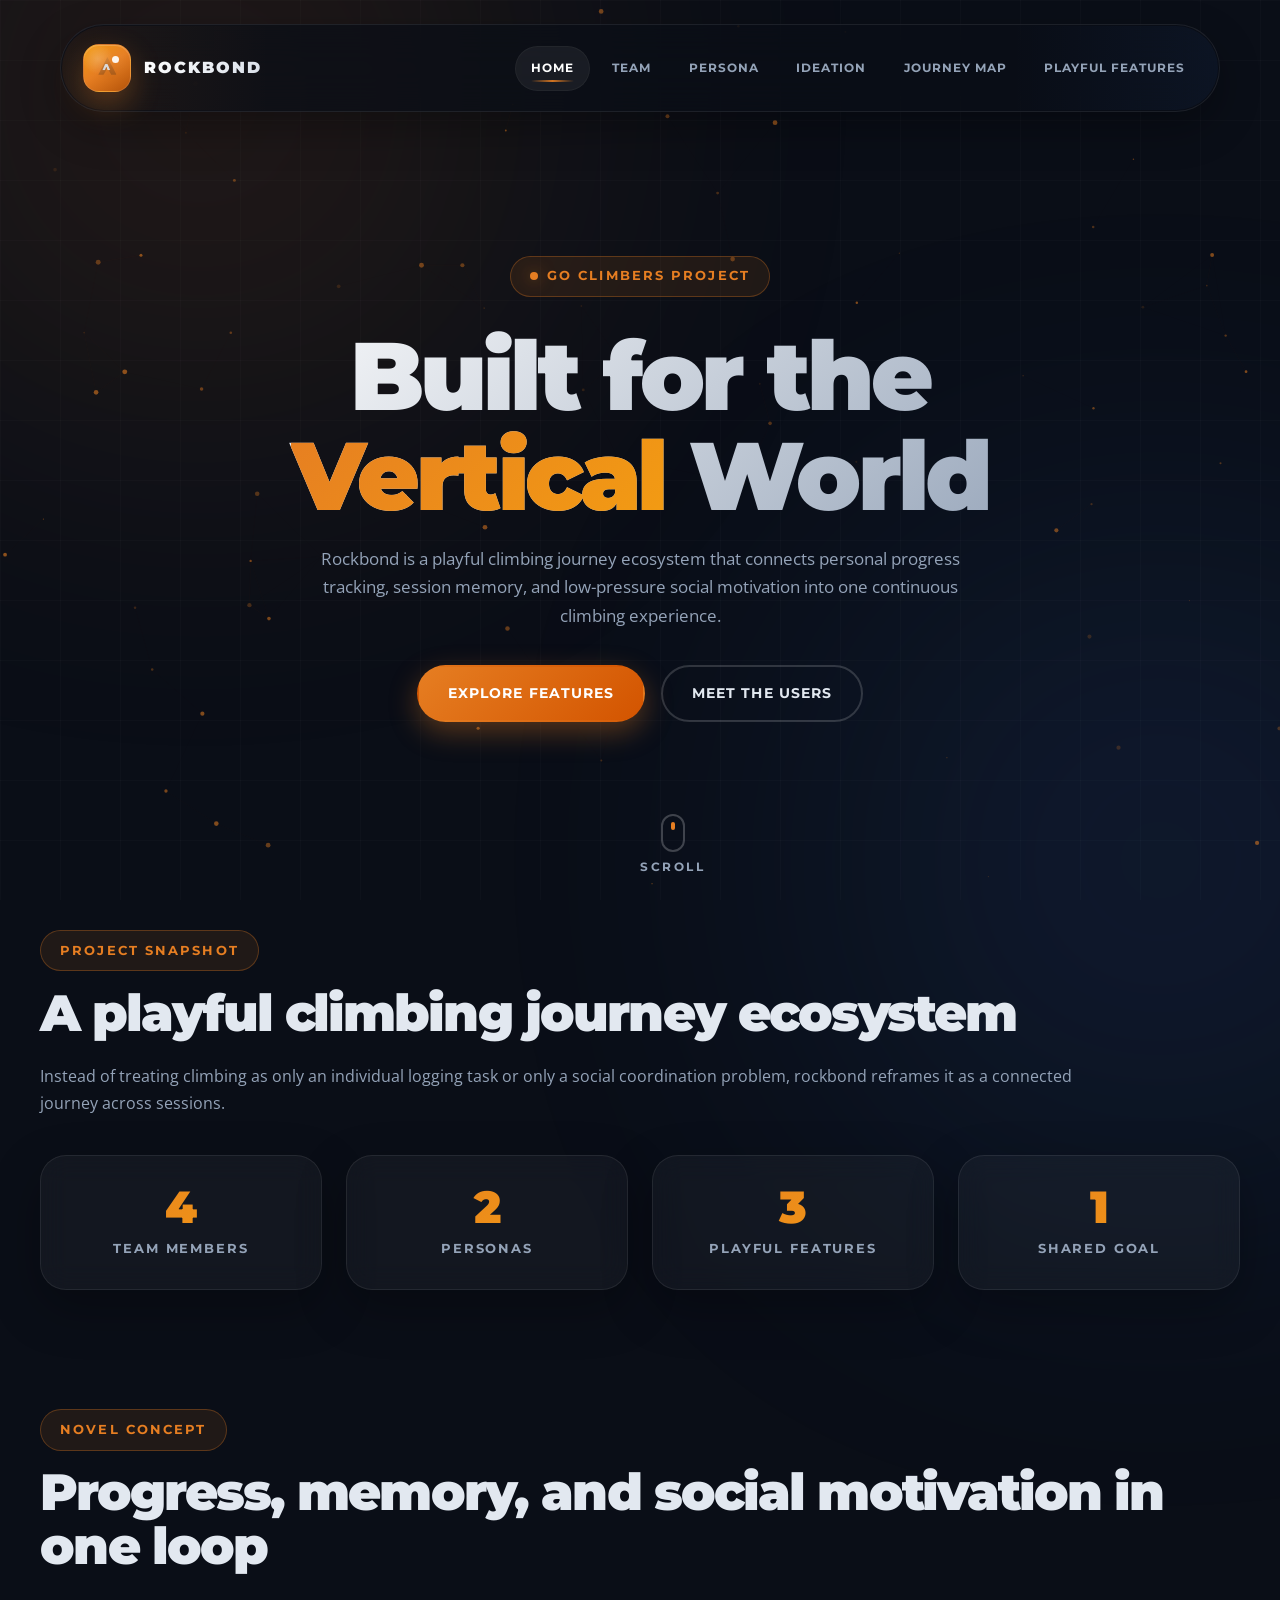
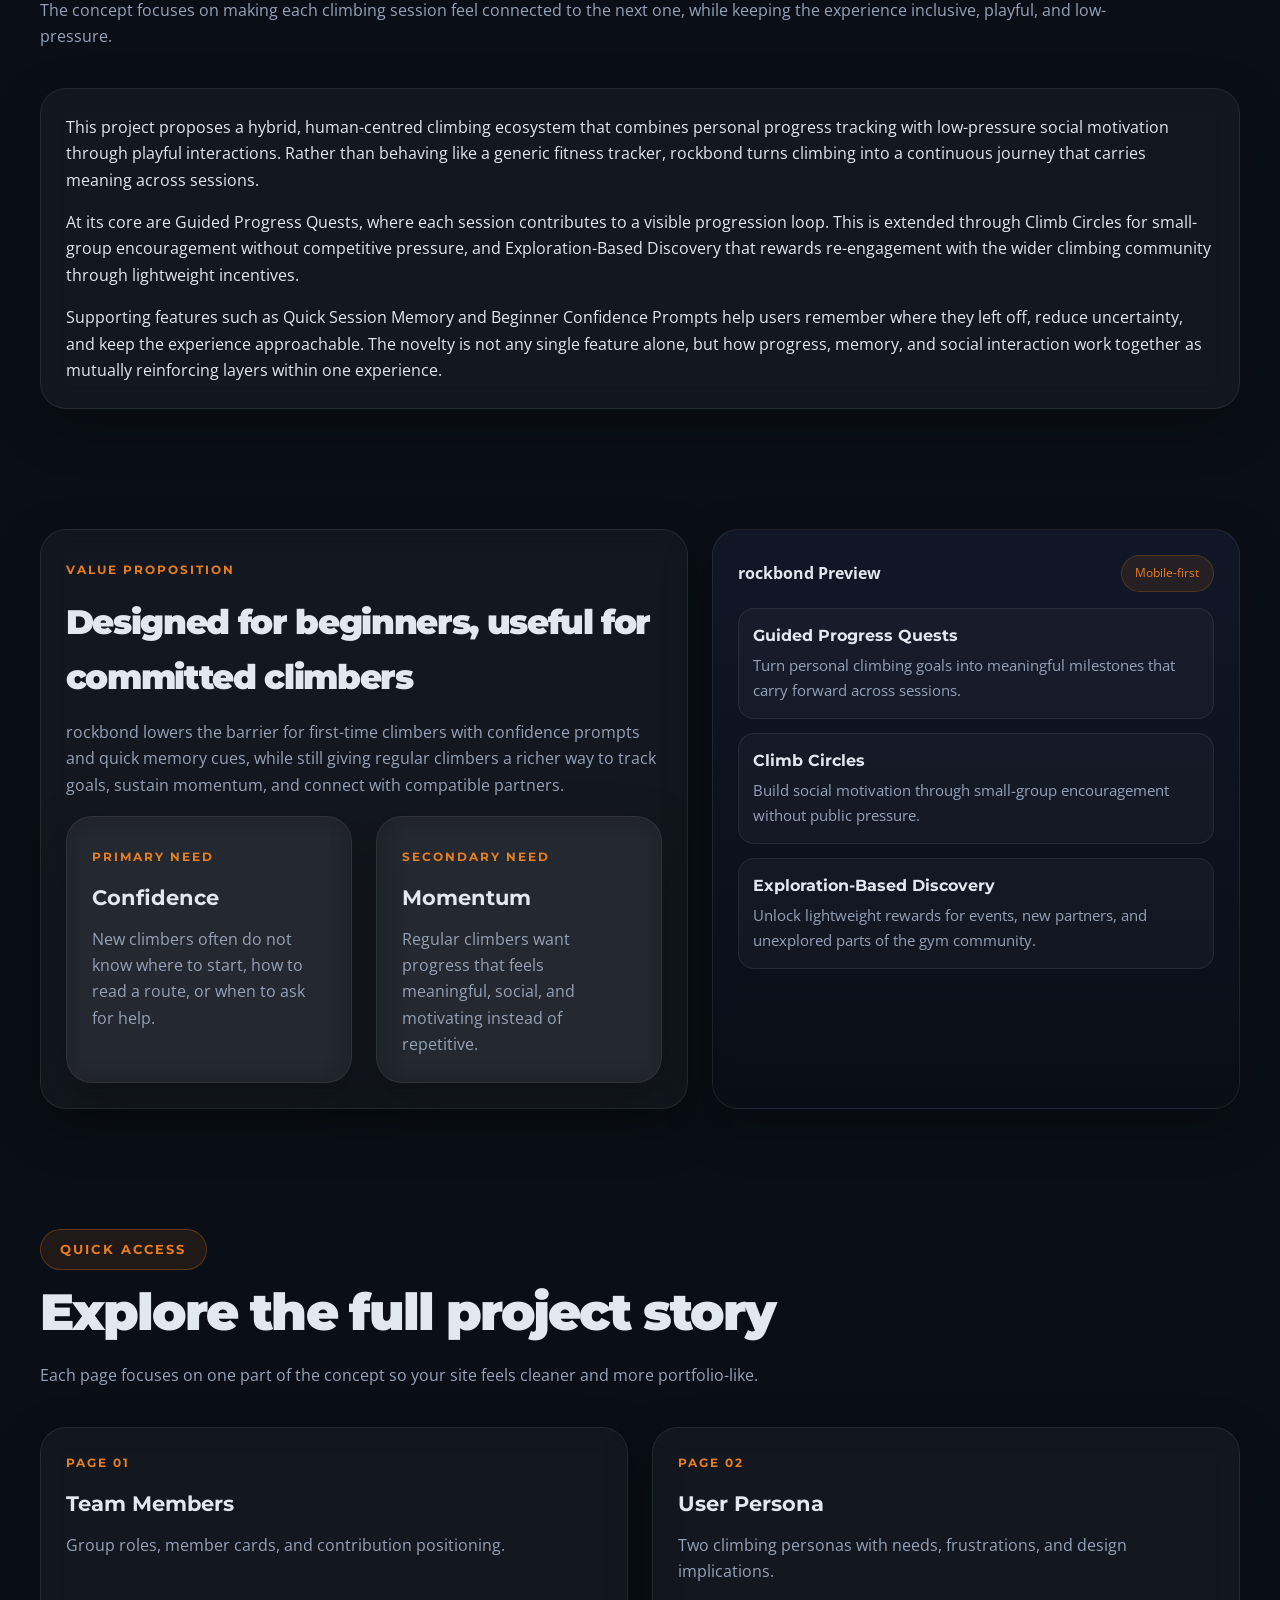
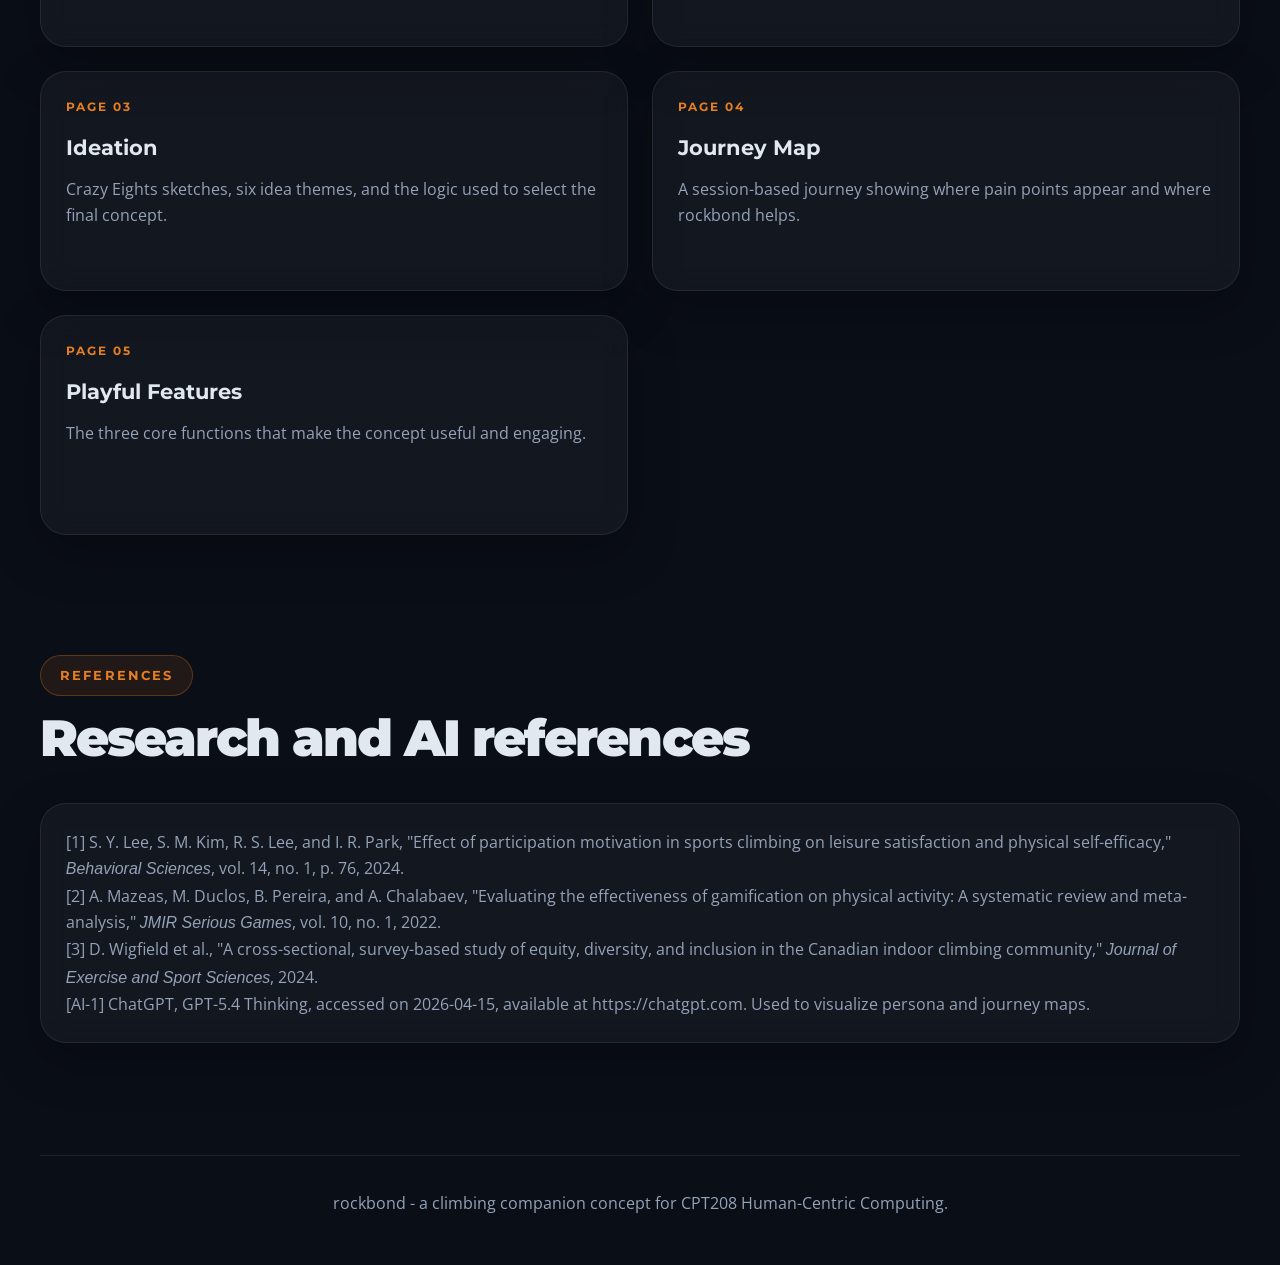
==== commit 449a46ce: "Add homepage references section" ====
--- a/index.html
+++ b/index.html
@@ -132,6 +132,21 @@
         <a class="card reveal" href="./features.html"><span class="kicker">Page 05</span><h3>Playful Features</h3><p>The three core functions that make the concept useful and engaging.</p></a>
       </div>
     </section>
+
+    <section class="section container">
+      <div class="section-head reveal">
+        <div>
+          <span class="eyebrow">References</span>
+          <h2>Research and AI references</h2>
+        </div>
+      </div>
+      <div class="card reveal">
+        <p>[1] S. Y. Lee, S. M. Kim, R. S. Lee, and I. R. Park, "Effect of participation motivation in sports climbing on leisure satisfaction and physical self-efficacy," <em>Behavioral Sciences</em>, vol. 14, no. 1, p. 76, 2024.</p>
+        <p>[2] A. Mazeas, M. Duclos, B. Pereira, and A. Chalabaev, "Evaluating the effectiveness of gamification on physical activity: A systematic review and meta-analysis," <em>JMIR Serious Games</em>, vol. 10, no. 1, 2022.</p>
+        <p>[3] D. Wigfield et al., "A cross-sectional, survey-based study of equity, diversity, and inclusion in the Canadian indoor climbing community," <em>Journal of Exercise and Sport Sciences</em>, 2024.</p>
+        <p>[AI-1] ChatGPT, GPT-5.4 Thinking, accessed on 2026-04-15, available at <a href="https://chatgpt.com" target="_blank" rel="noreferrer">https://chatgpt.com</a>. Used to visualize persona and journey maps.</p>
+      </div>
+    </section>
   </main>
 
   <footer class="footer container">
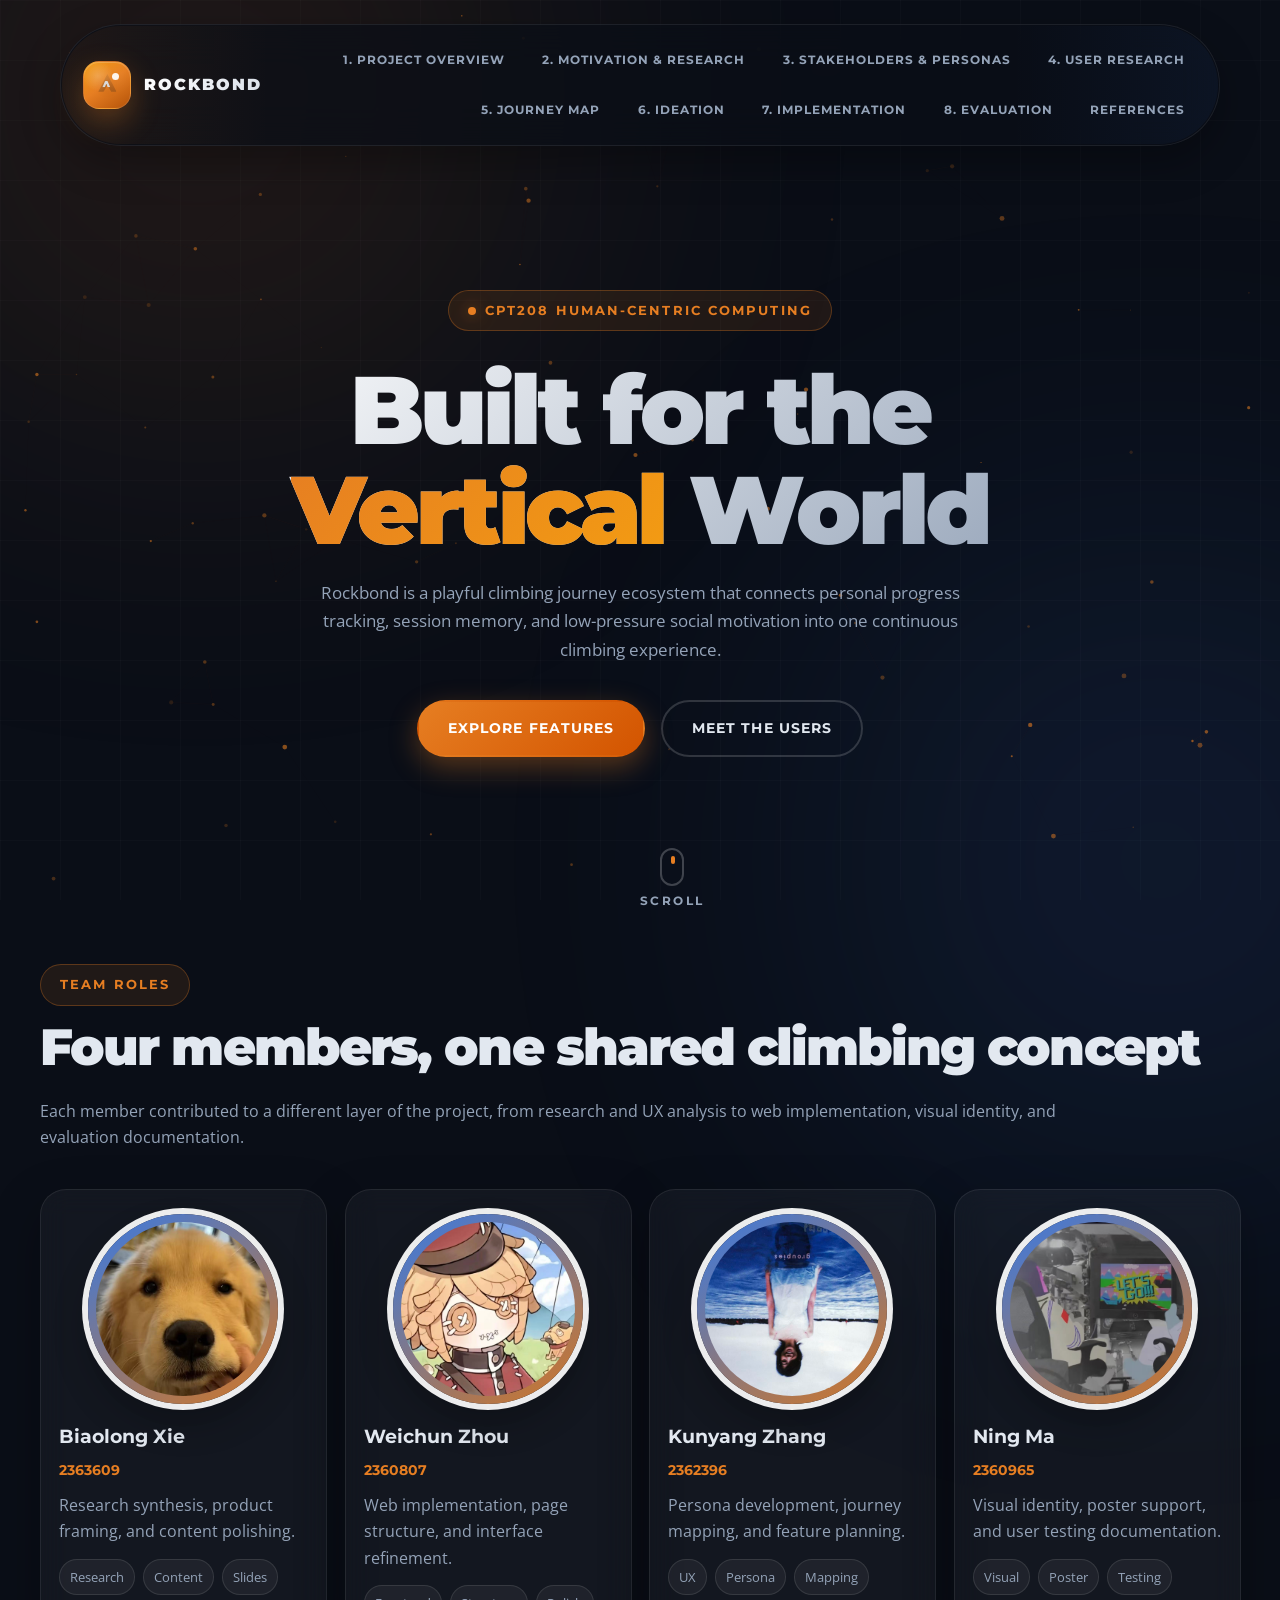
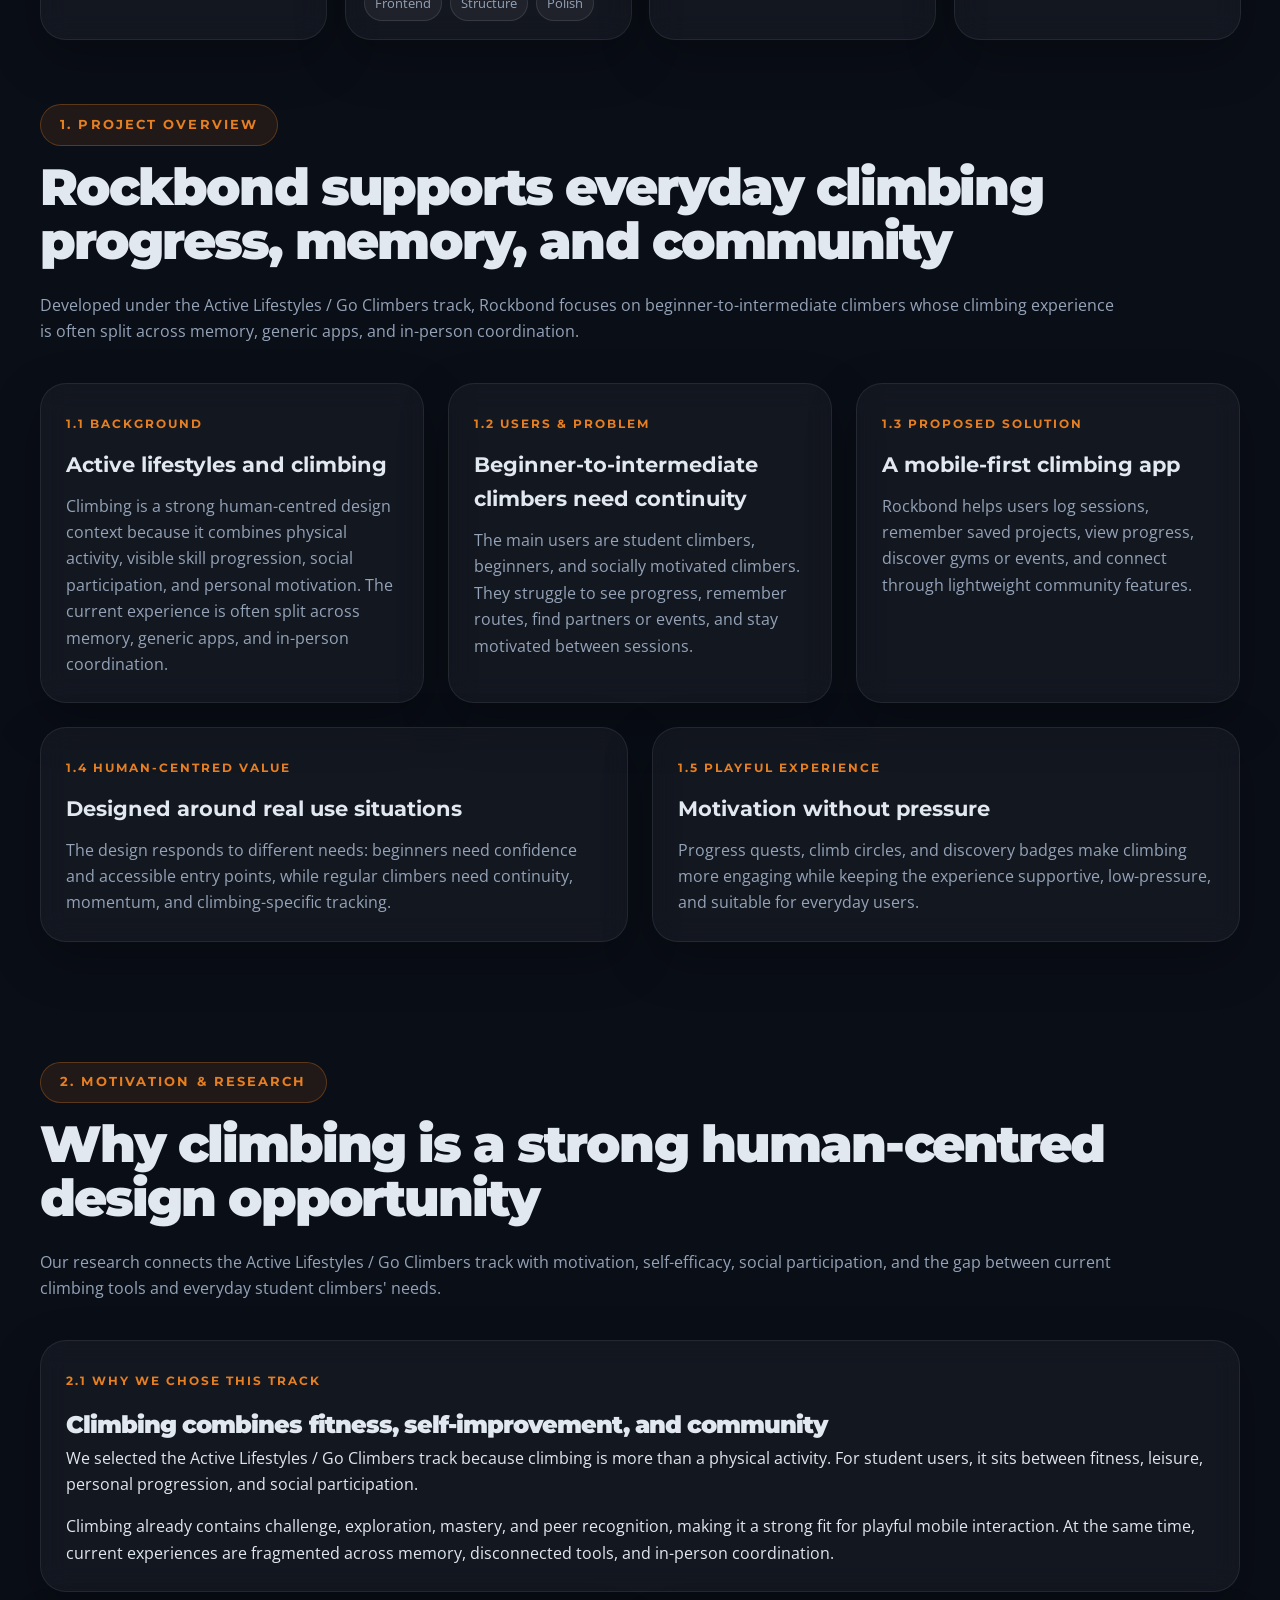
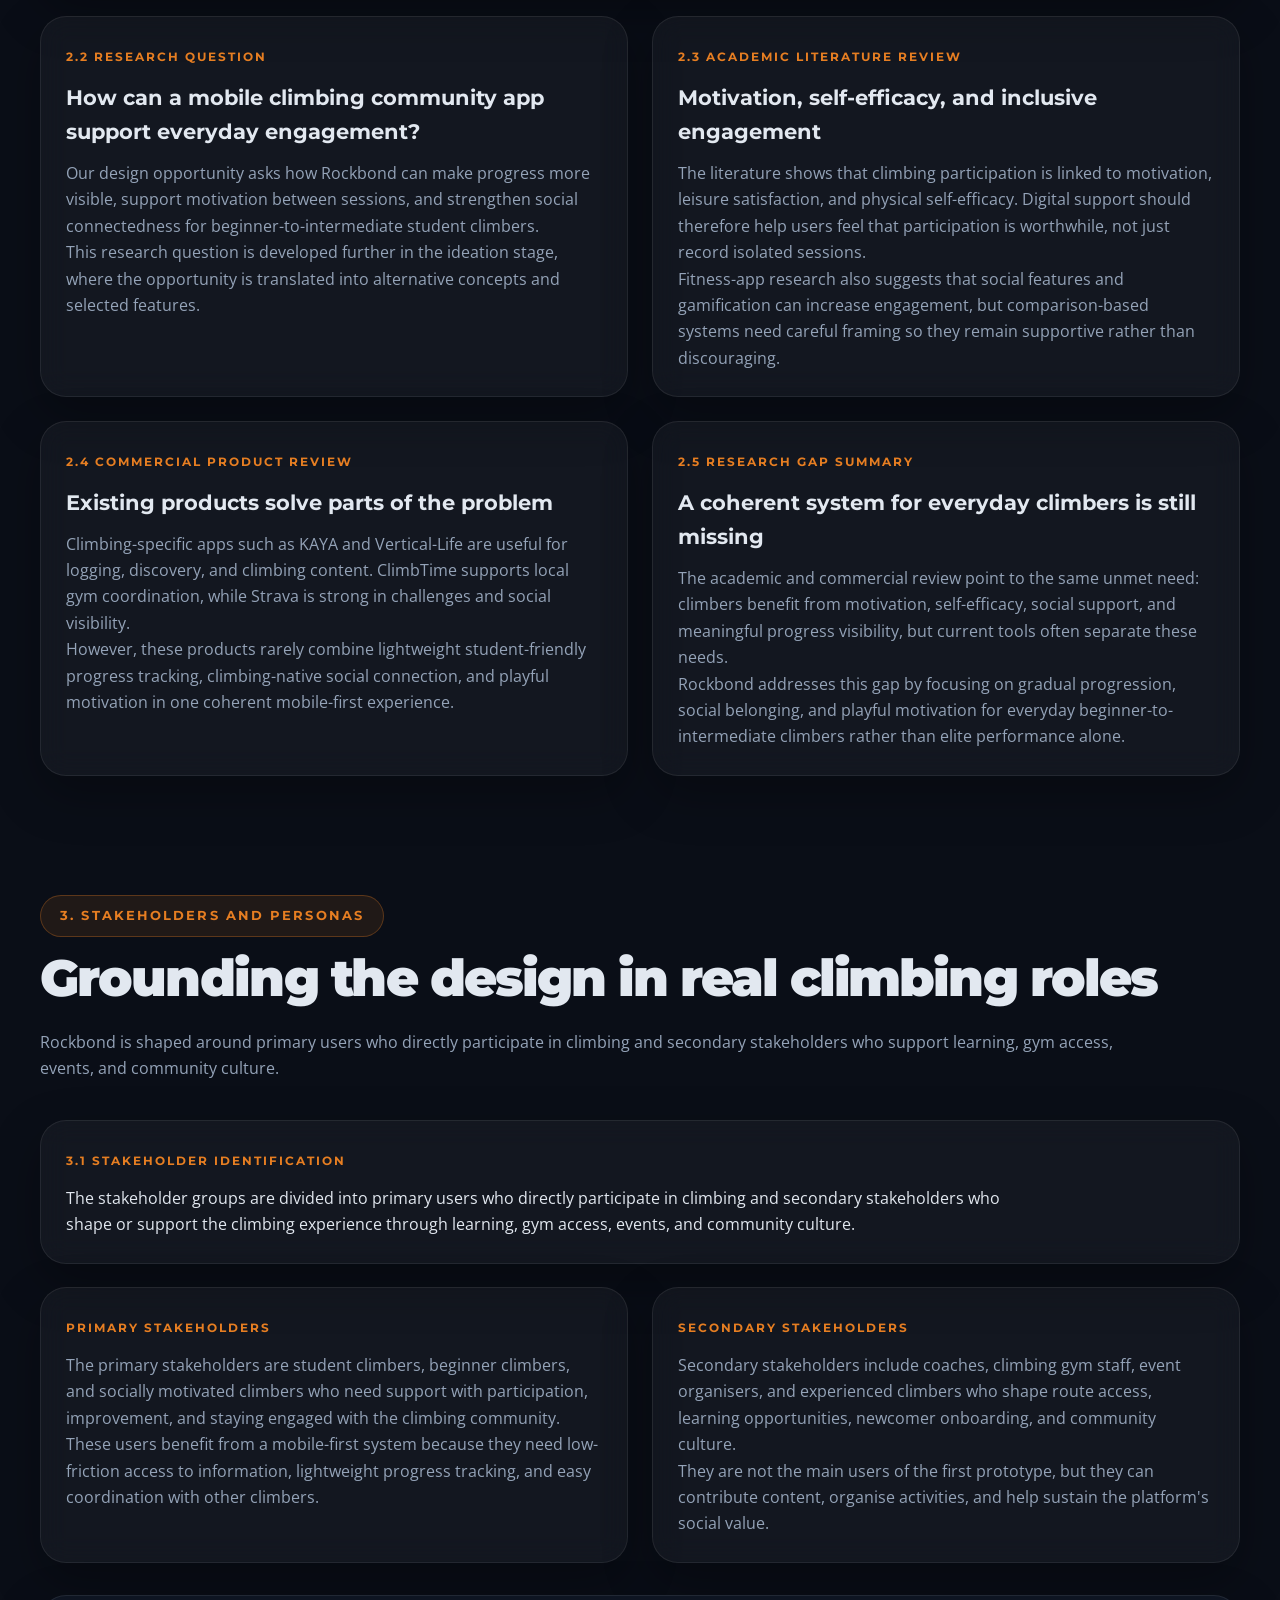
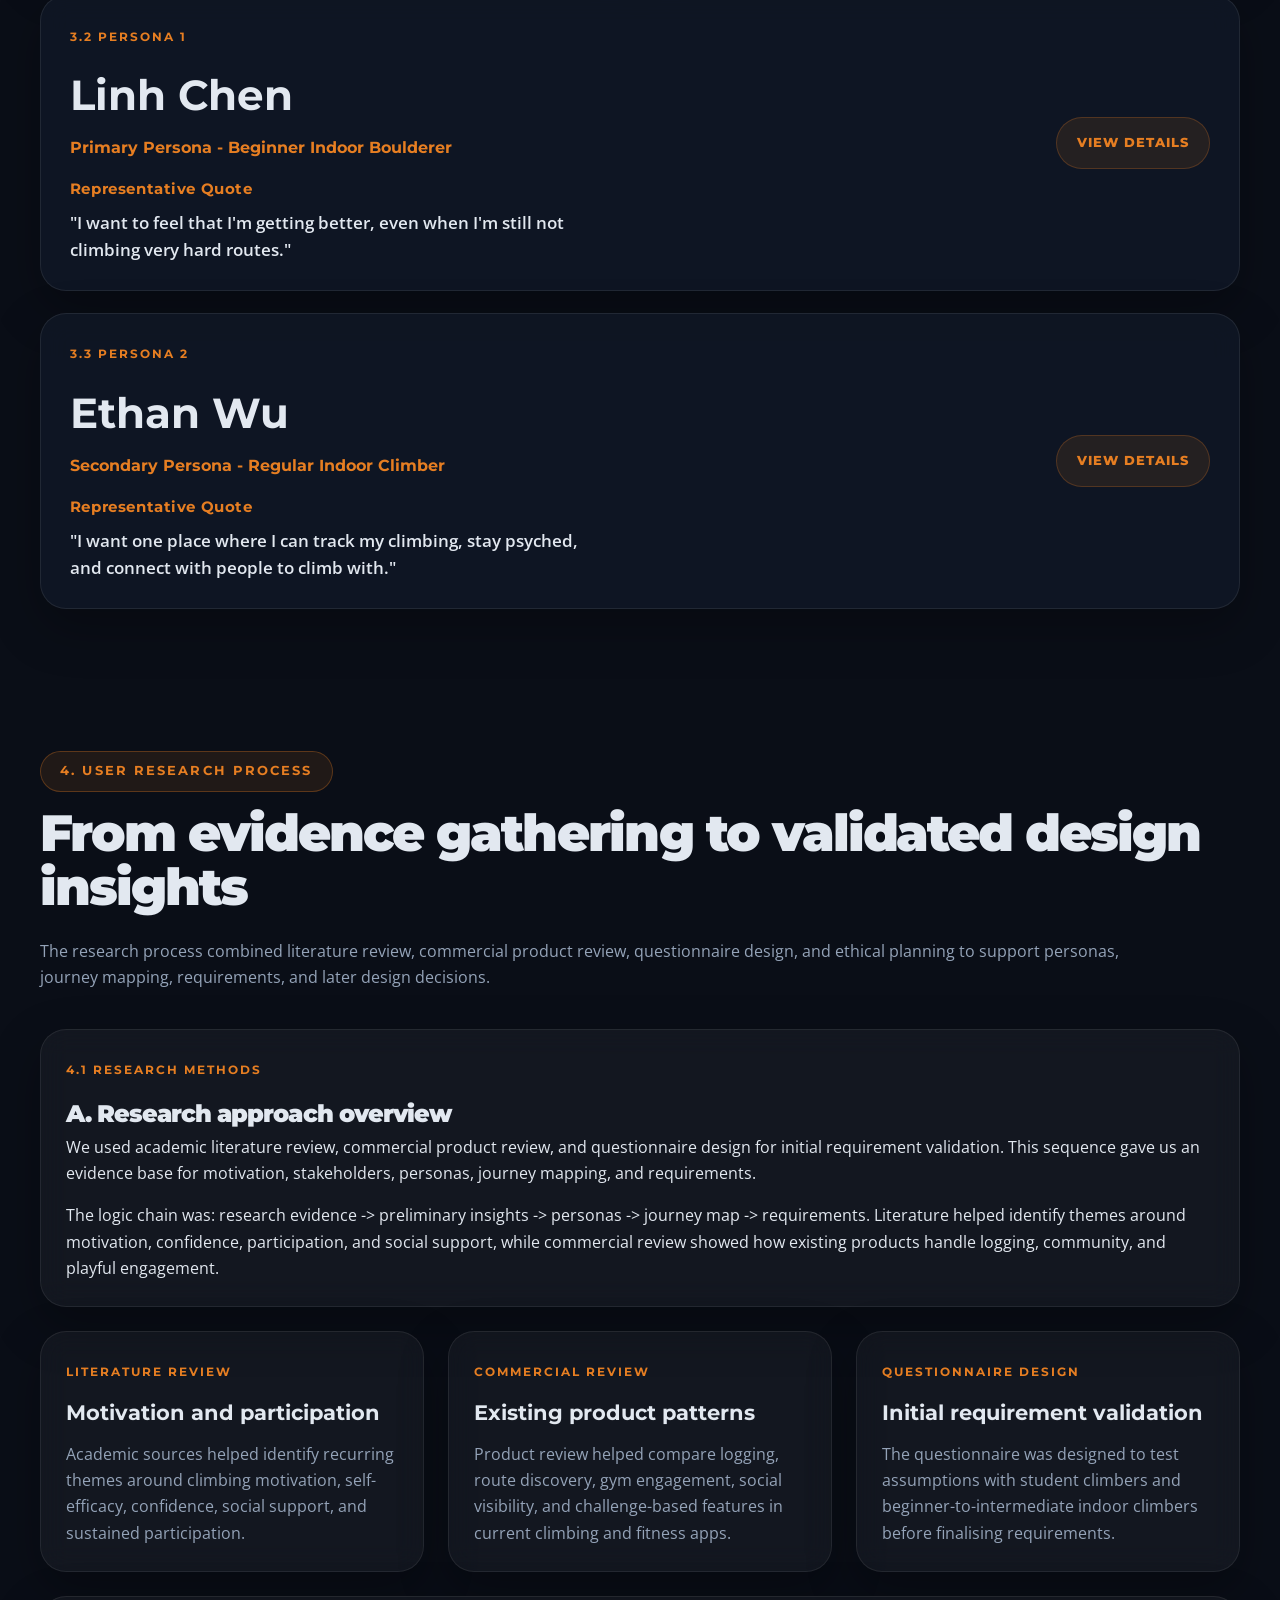
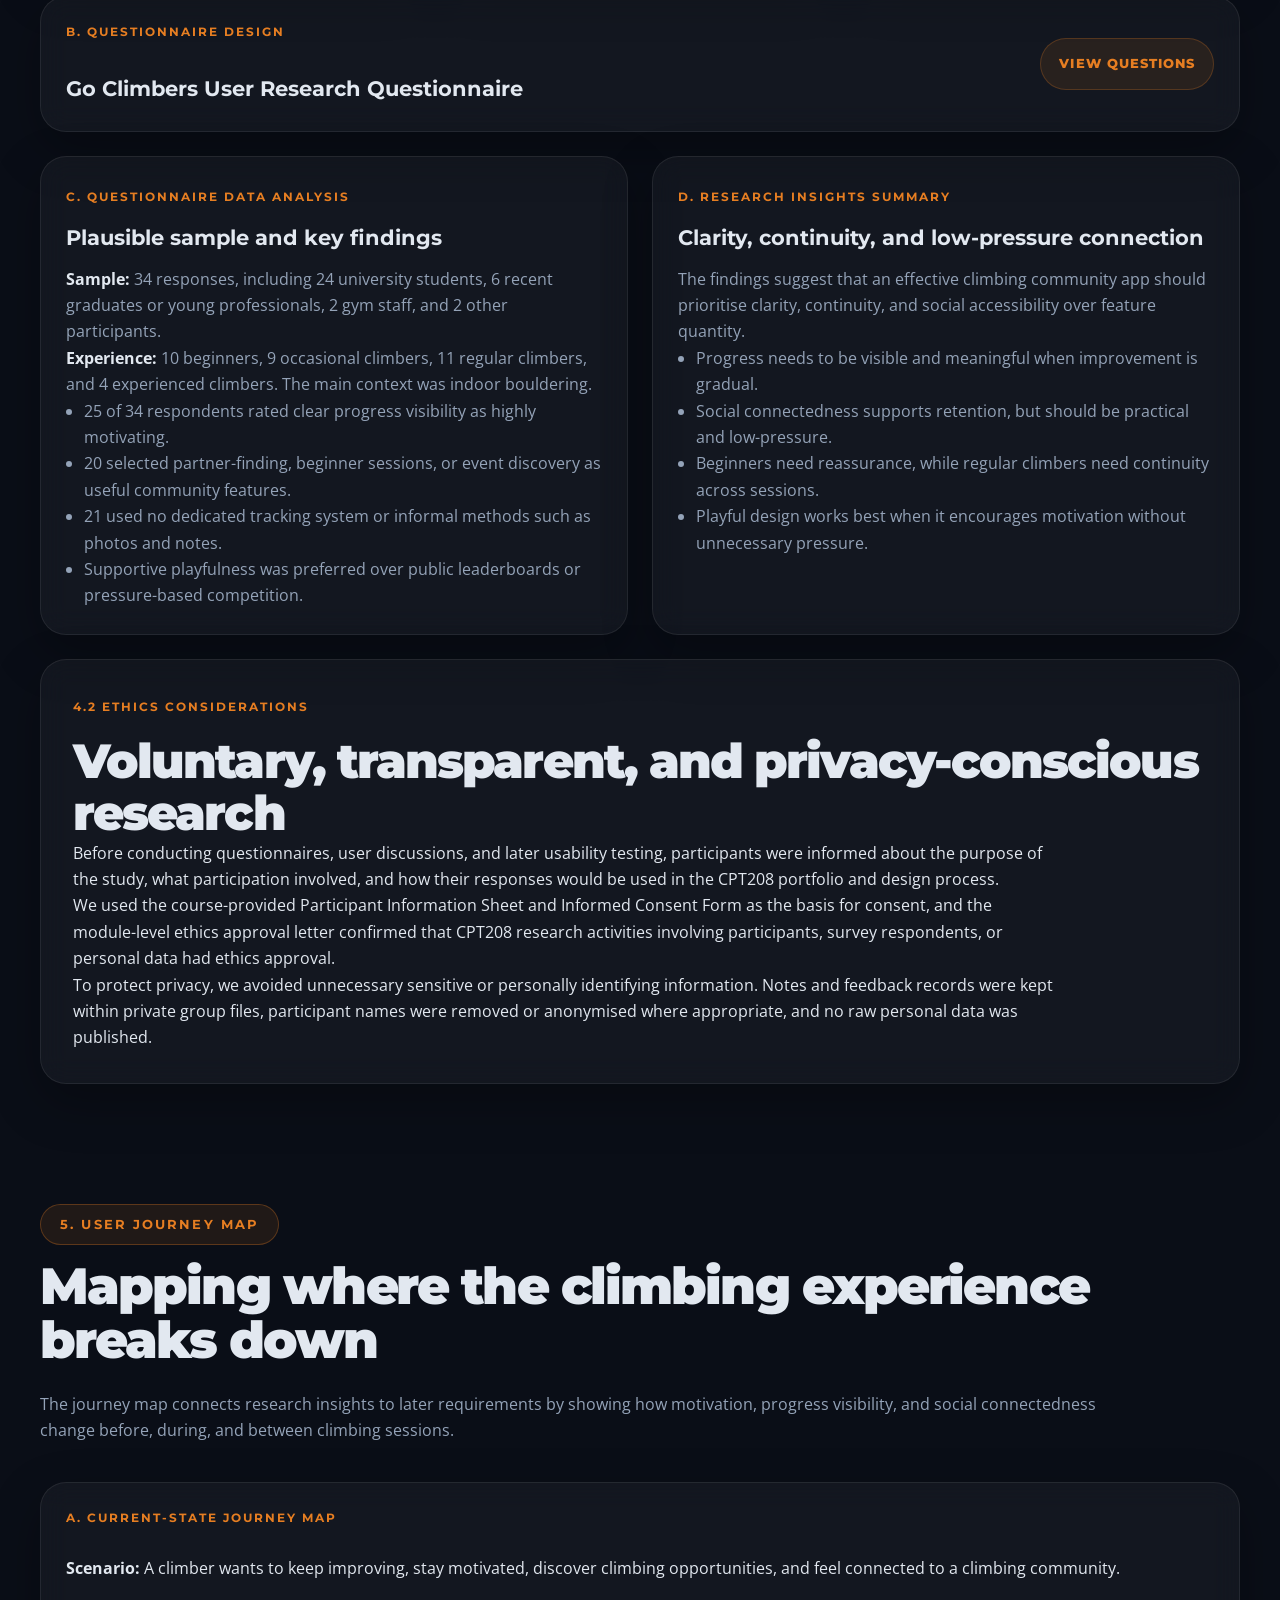
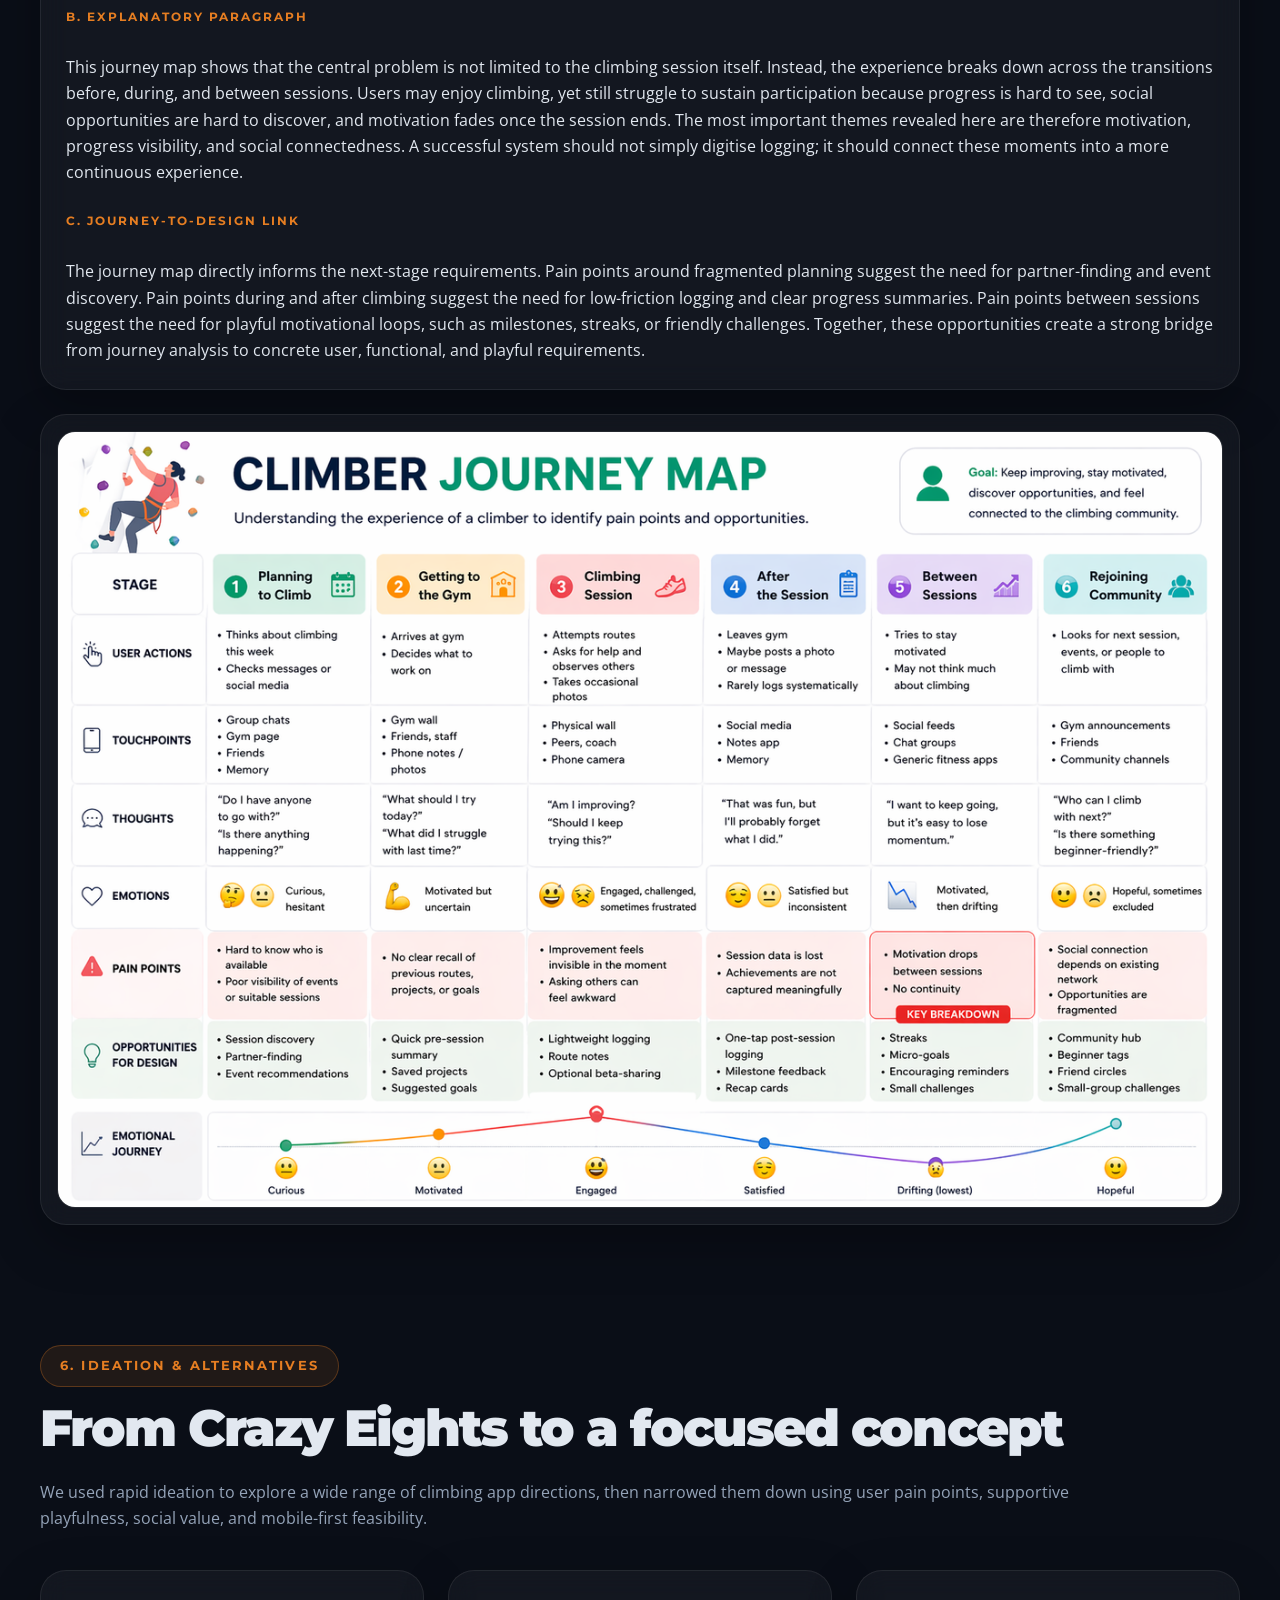
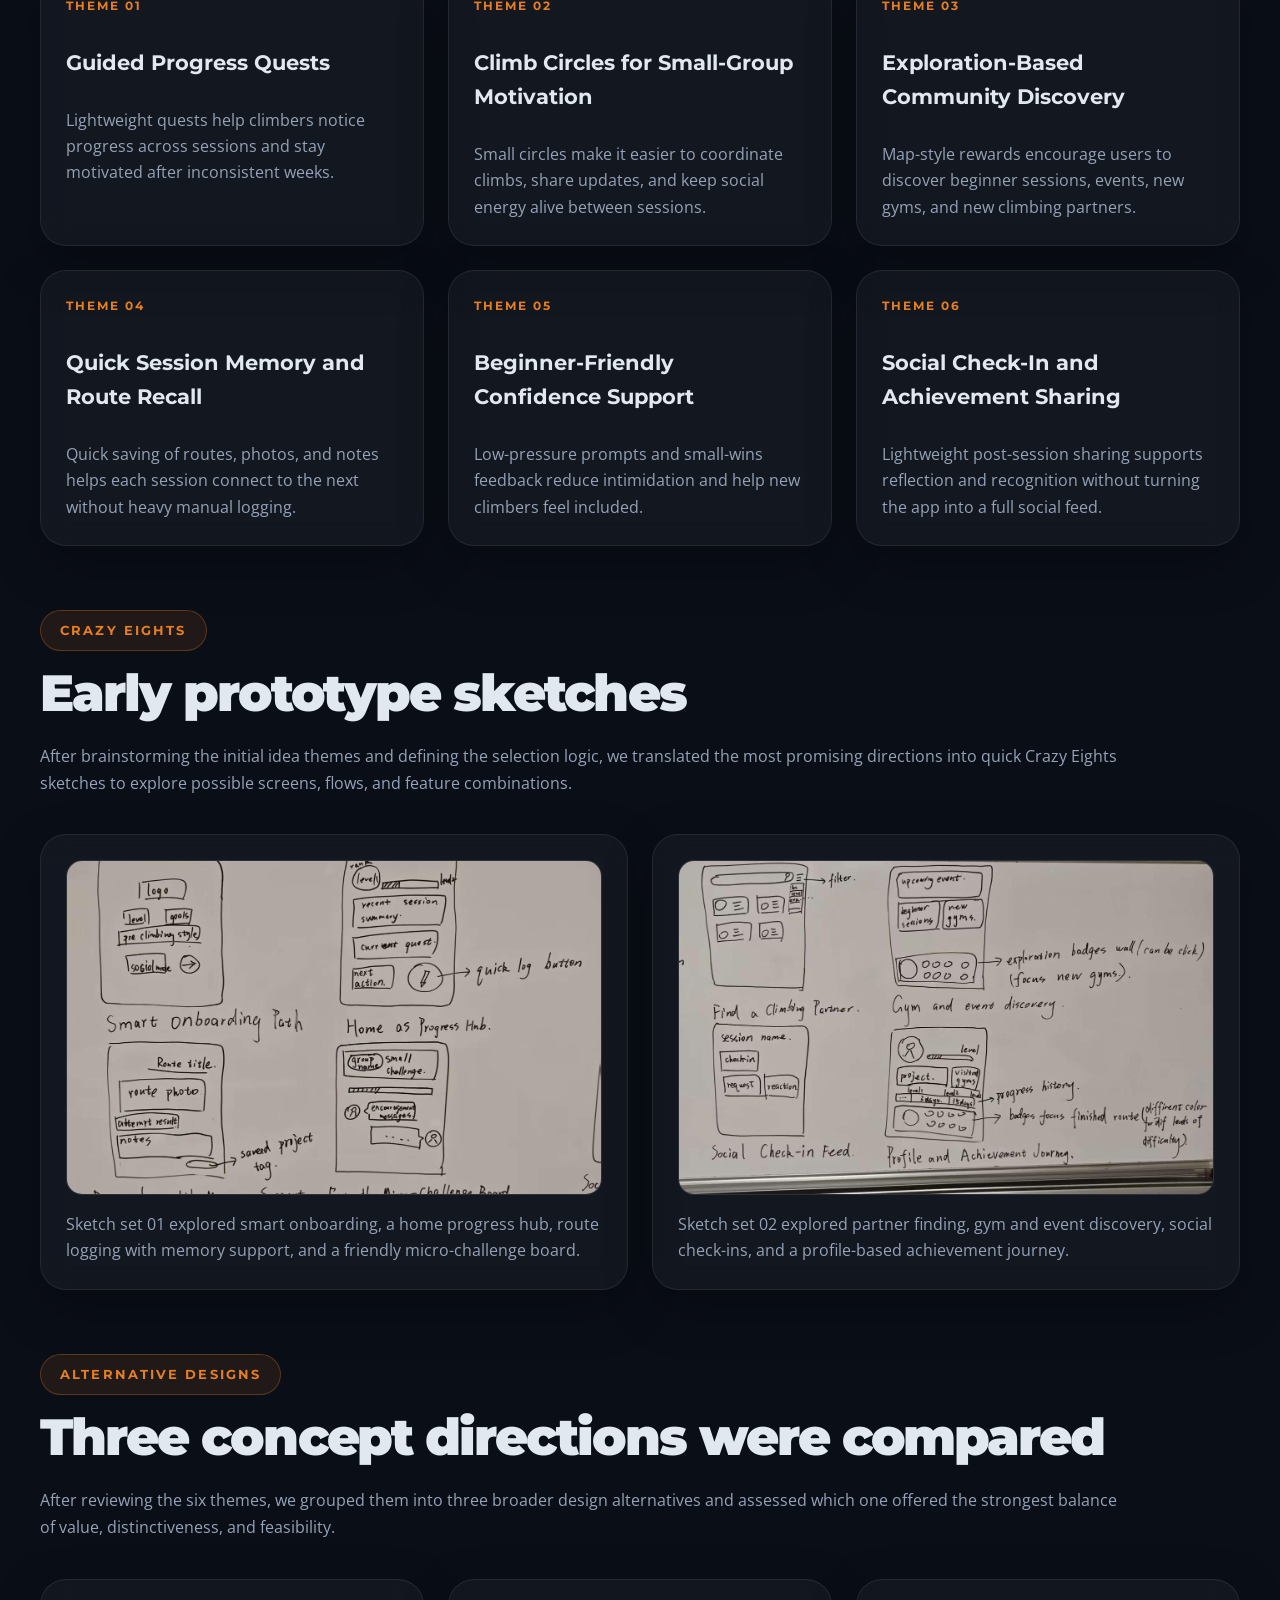
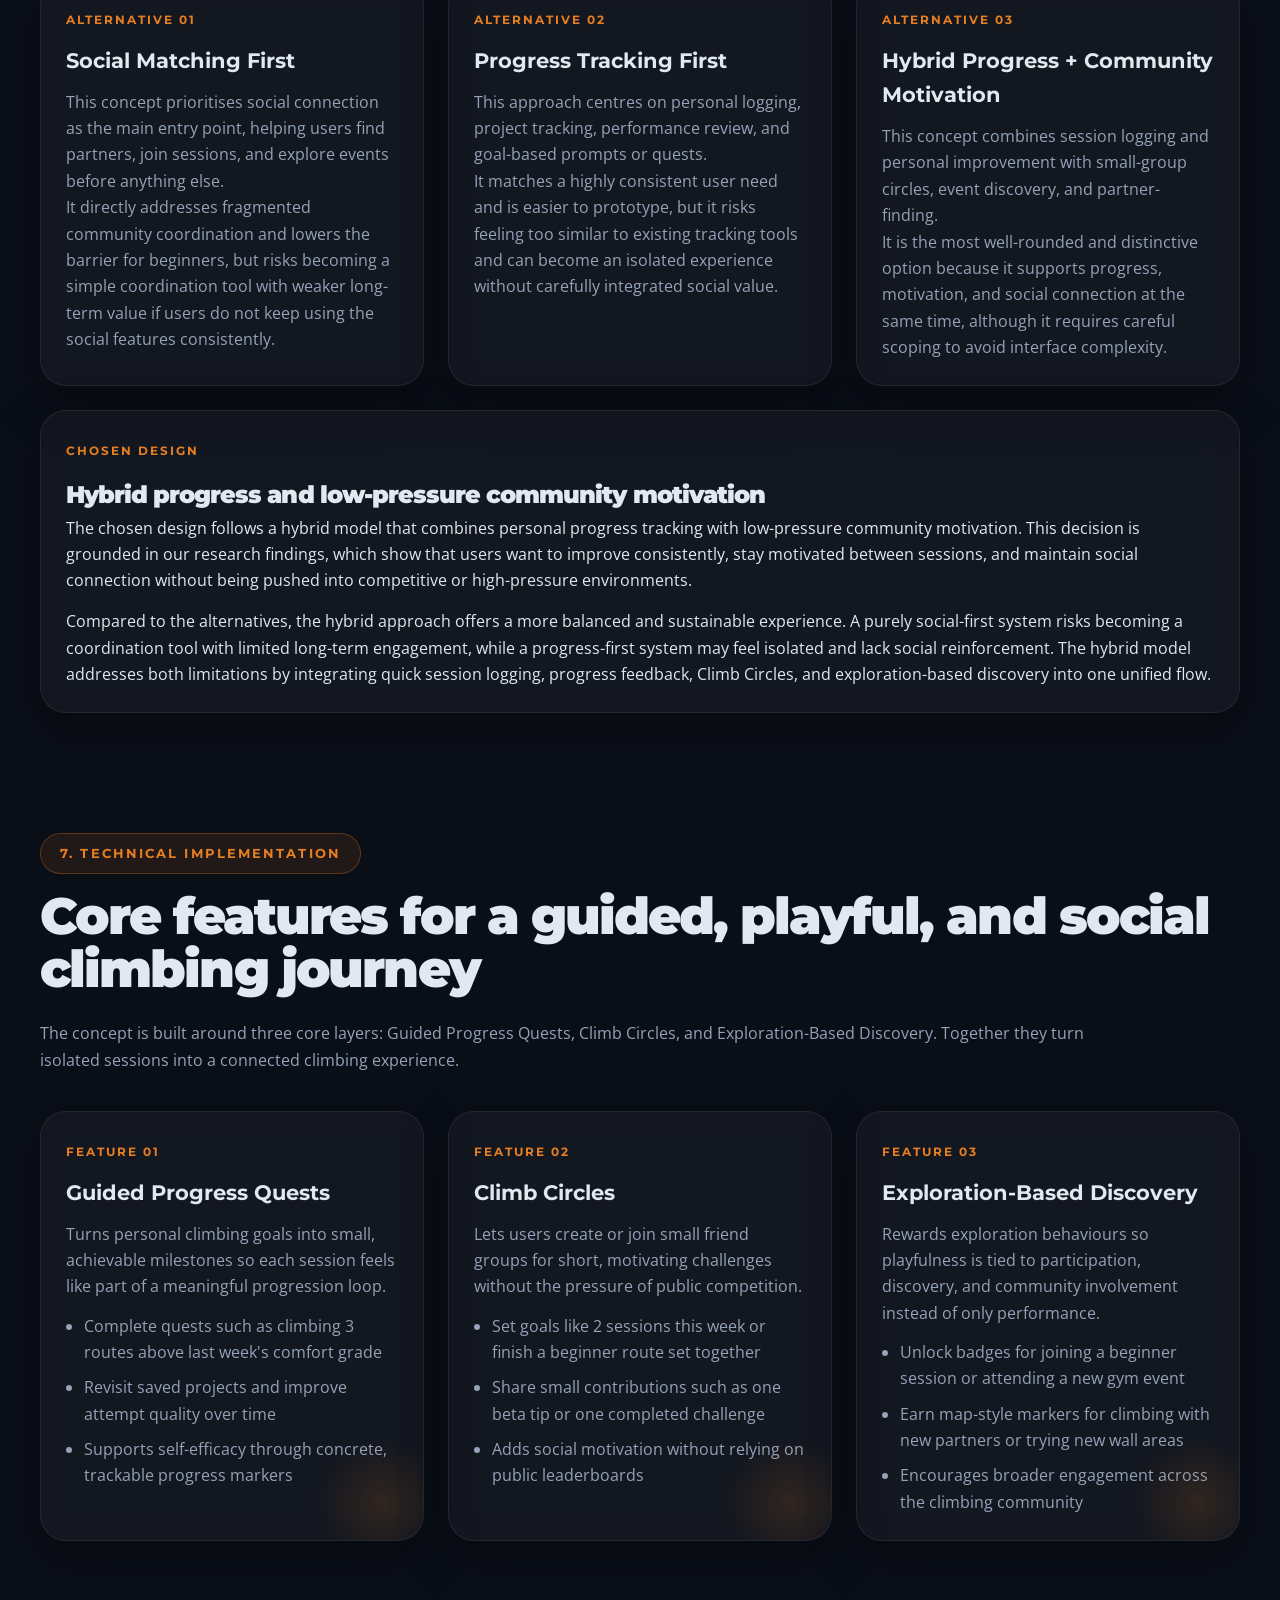
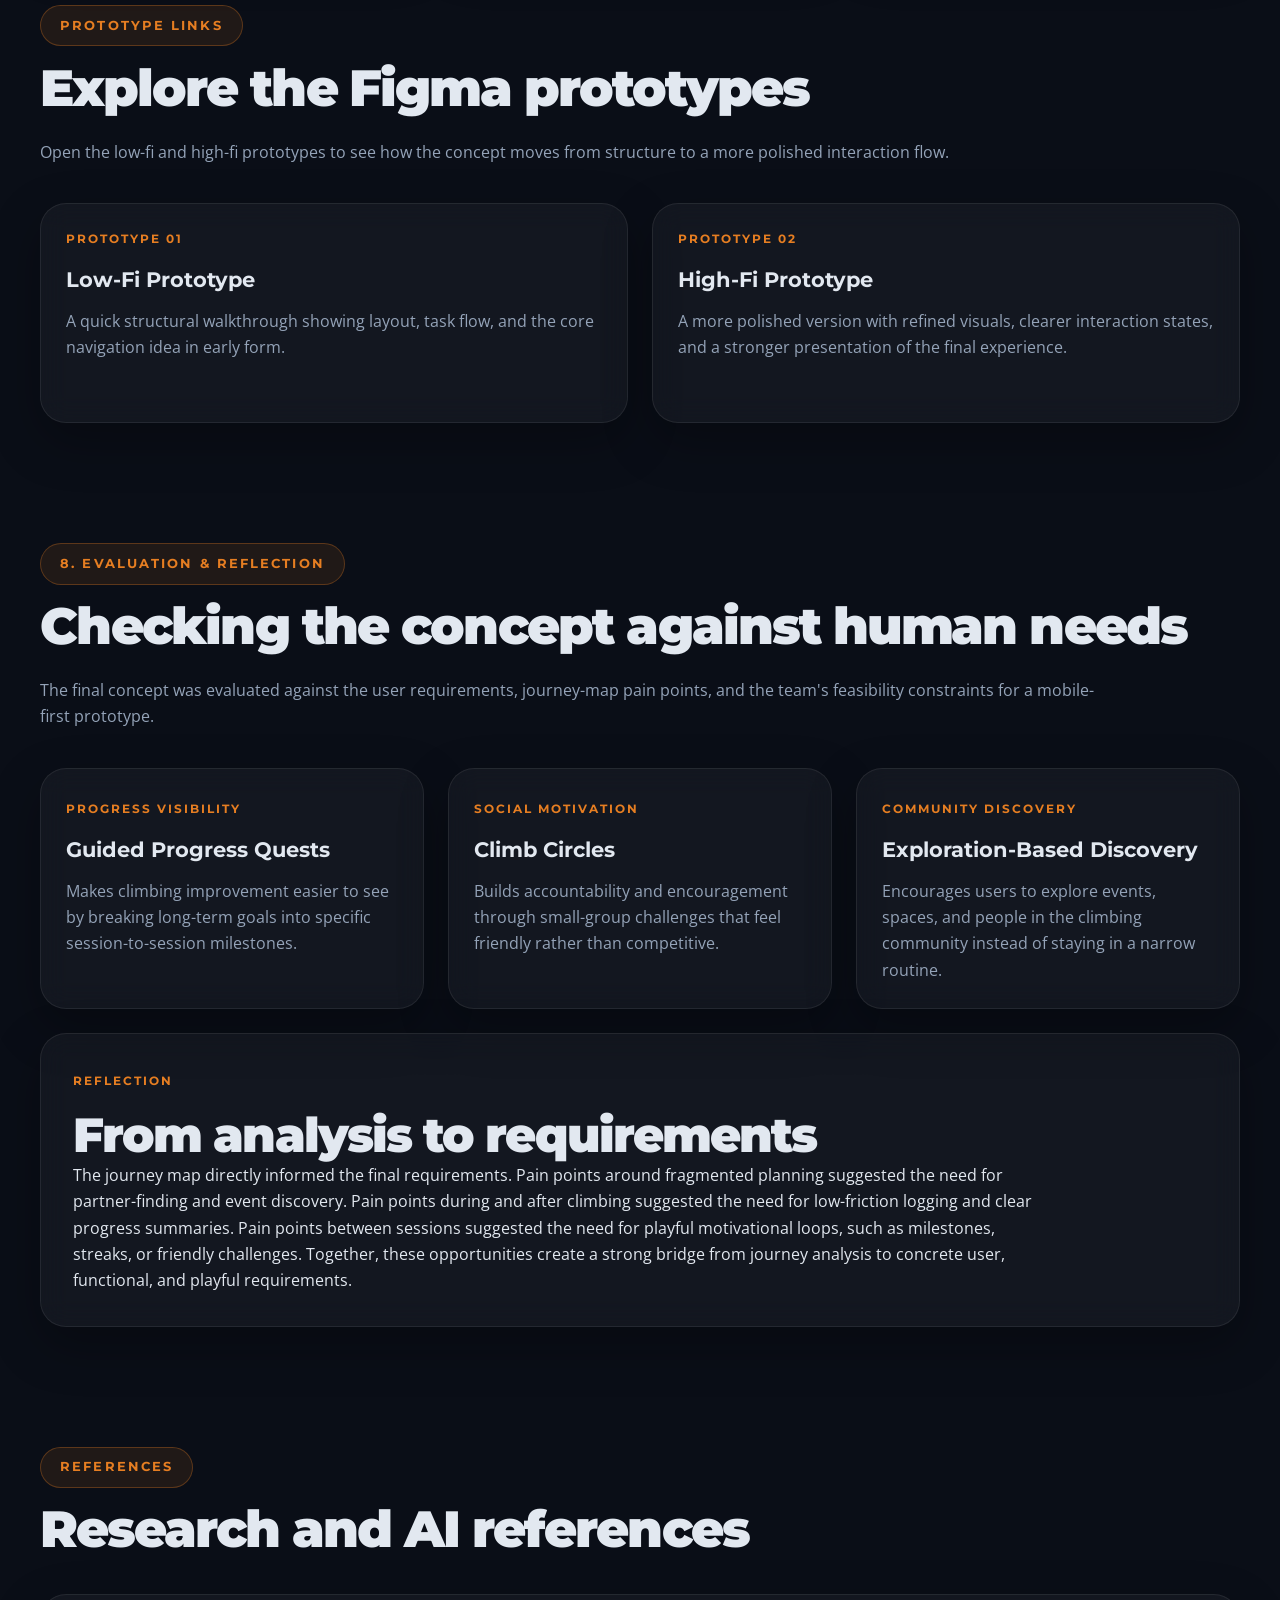
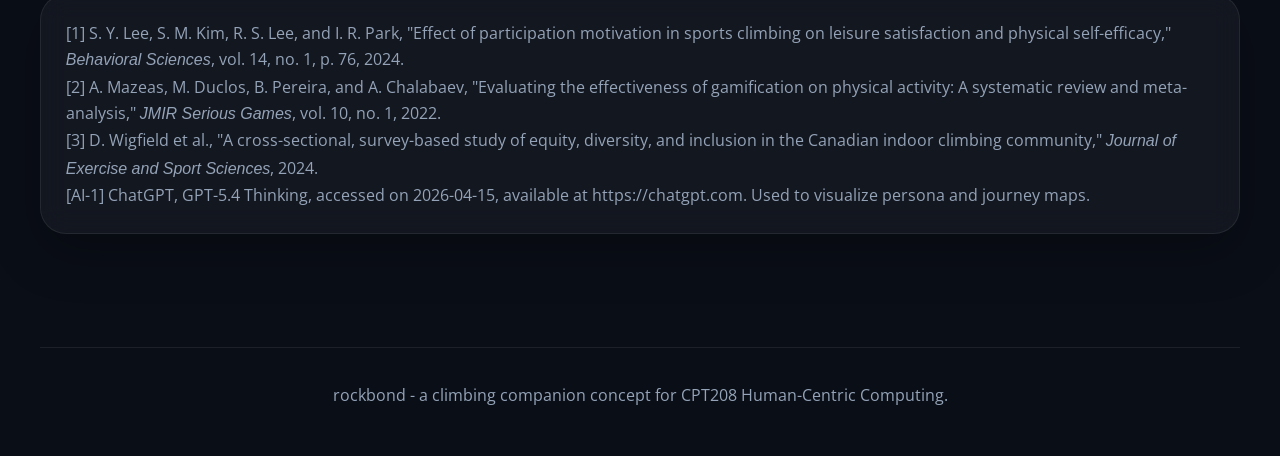
==== commit ced314df: "Restructure CPT208 project flow" ====
--- a/index.html
+++ b/index.html
@@ -1,9 +1,9 @@
-﻿<!DOCTYPE html>
+<!DOCTYPE html>
 <html lang="en">
 <head>
   <meta charset="UTF-8">
   <meta name="viewport" content="width=device-width, initial-scale=1.0">
-  <title>rockbond | Home</title>
+  <title>rockbond | CPT208 Project Flow</title>
   <link rel="preconnect" href="https://fonts.googleapis.com">
   <link rel="preconnect" href="https://fonts.gstatic.com" crossorigin>
   <link href="https://fonts.googleapis.com/css2?family=Montserrat:wght@600;700;900&family=Open+Sans:wght@400;600;700&display=swap" rel="stylesheet">
@@ -13,127 +13,562 @@
   <div class="background-grid"></div>
   <div class="glow orange"></div>
   <div class="glow blue"></div>
-  <nav class="nav">
+
+  <nav class="nav" aria-label="CPT208 project sections">
     <div class="nav-inner">
-      <a class="brand" href="./index.html">
+      <a class="brand" href="#cpt208">
         <span class="brand-mark">^</span>
         <span>rockbond</span>
       </a>
       <div class="nav-links">
-        <a class="active" href="./index.html">Home</a>
-        <a href="./team.html">Team</a>
-        <a href="./persona.html">Persona</a>
-        <a href="./ideation.html">Ideation</a>
-        <a href="./journey.html">Journey Map</a>
-        <a href="./features.html">Playful Features</a>
+        <a href="#overview">1. Project Overview</a>
+        <a href="#research">2. Motivation & Research</a>
+        <a href="#stakeholders">3. Stakeholders & Personas</a>
+        <a href="#user-research">4. User Research</a>
+        <a href="#journey-map">5. Journey Map</a>
+        <a href="#ideation">6. Ideation</a>
+        <a href="#implementation">7. Implementation</a>
+        <a href="#evaluation">8. Evaluation</a>
+        <a href="#references">References</a>
       </div>
     </div>
   </nav>
 
-  <main>
-    <section class="hero container">
+  <main id="cpt208">
+    <section class="hero container flow-section">
       <div class="reveal">
-        <div class="hero-badge"><span class="dot"></span> Go Climbers Project</div>
+        <div class="hero-badge"><span class="dot"></span> CPT208 Human-Centric Computing</div>
         <h1>Built for the <span class="accent">Vertical</span> World</h1>
         <p>Rockbond is a playful climbing journey ecosystem that connects personal progress tracking, session memory, and low-pressure social motivation into one continuous climbing experience.</p>
         <div class="hero-actions">
-          <a class="btn btn-primary" href="./features.html">Explore Features</a>
-          <a class="btn btn-secondary" href="./persona.html">Meet the Users</a>
-        </div>
-      </div>
-    </section>
-
-    <section class="section container">
-      <div class="section-head reveal">
-        <div>
-          <span class="eyebrow">Project Snapshot</span>
-          <h2>A playful climbing journey ecosystem</h2>
-        </div>
-        <p>Instead of treating climbing as only an individual logging task or only a social coordination problem, rockbond reframes it as a connected journey across sessions.</p>
-      </div>
-      <div class="stat-grid">
-        <div class="stat reveal"><div class="stat-number">4</div><div class="stat-label">Team Members</div></div>
-        <div class="stat reveal"><div class="stat-number">2</div><div class="stat-label">Personas</div></div>
-        <div class="stat reveal"><div class="stat-number">3</div><div class="stat-label">Playful Features</div></div>
-        <div class="stat reveal"><div class="stat-number">1</div><div class="stat-label">Shared Goal</div></div>
-      </div>
-    </section>
-
-    <section class="section container">
-      <div class="section-head reveal">
-        <div>
-          <span class="eyebrow">Novel Concept</span>
-          <h2>Progress, memory, and social motivation in one loop</h2>
-        </div>
-        <p>The concept focuses on making each climbing session feel connected to the next one, while keeping the experience inclusive, playful, and low-pressure.</p>
-      </div>
+          <a class="btn btn-primary" href="#implementation">Explore Features</a>
+          <a class="btn btn-secondary" href="#stakeholders">Meet the Users</a>
+        </div>
+      </div>
+    </section>
+
+    <section id="overview" class="section container flow-section">
+      <div class="section-head reveal">
+        <div>
+          <span class="eyebrow">Team Roles</span>
+          <h2>Four members, one shared climbing concept</h2>
+        </div>
+        <p>Each member contributed to a different layer of the project, from research and UX analysis to web implementation, visual identity, and evaluation documentation.</p>
+      </div>
+      <div class="team-grid">
+        <article class="member-card reveal">
+          <div class="member-photo"><img src="./image/member1.jpg" alt="Biaolong Xie"></div>
+          <div class="member-body">
+            <h3>Biaolong Xie</h3>
+            <div class="member-meta">2363609</div>
+            <p class="member-role">Research synthesis, product framing, and content polishing.</p>
+            <div class="member-tags"><span class="tag-pill">Research</span><span class="tag-pill">Content</span><span class="tag-pill">Slides</span></div>
+          </div>
+        </article>
+        <article class="member-card reveal">
+          <div class="member-photo"><img src="./image/member2.jpg" alt="Weichun Zhou"></div>
+          <div class="member-body">
+            <h3>Weichun Zhou</h3>
+            <div class="member-meta">2360807</div>
+            <p class="member-role">Web implementation, page structure, and interface refinement.</p>
+            <div class="member-tags"><span class="tag-pill">Frontend</span><span class="tag-pill">Structure</span><span class="tag-pill">Polish</span></div>
+          </div>
+        </article>
+        <article class="member-card reveal">
+          <div class="member-photo"><img src="./image/member3.jpg" alt="Kunyang Zhang"></div>
+          <div class="member-body">
+            <h3>Kunyang Zhang</h3>
+            <div class="member-meta">2362396</div>
+            <p class="member-role">Persona development, journey mapping, and feature planning.</p>
+            <div class="member-tags"><span class="tag-pill">UX</span><span class="tag-pill">Persona</span><span class="tag-pill">Mapping</span></div>
+          </div>
+        </article>
+        <article class="member-card reveal">
+          <div class="member-photo"><img src="./image/member4.jpg" alt="Ning Ma"></div>
+          <div class="member-body">
+            <h3>Ning Ma</h3>
+            <div class="member-meta">2360965</div>
+            <p class="member-role">Visual identity, poster support, and user testing documentation.</p>
+            <div class="member-tags"><span class="tag-pill">Visual</span><span class="tag-pill">Poster</span><span class="tag-pill">Testing</span></div>
+          </div>
+        </article>
+      </div>
+
+      <div class="section-head reveal" style="margin-top: 4rem;">
+        <div>
+          <span class="eyebrow">1. Project Overview</span>
+          <h2>Rockbond supports everyday climbing progress, memory, and community</h2>
+        </div>
+        <p>Developed under the Active Lifestyles / Go Climbers track, Rockbond focuses on beginner-to-intermediate climbers whose climbing experience is often split across memory, generic apps, and in-person coordination.</p>
+      </div>
+
+      <div class="overview-grid">
+        <article class="card reveal overview-card">
+          <span class="kicker">1.1 Background</span>
+          <h3>Active lifestyles and climbing</h3>
+          <p>Climbing is a strong human-centred design context because it combines physical activity, visible skill progression, social participation, and personal motivation. The current experience is often split across memory, generic apps, and in-person coordination.</p>
+        </article>
+        <article class="card reveal overview-card">
+          <span class="kicker">1.2 Users & Problem</span>
+          <h3>Beginner-to-intermediate climbers need continuity</h3>
+          <p>The main users are student climbers, beginners, and socially motivated climbers. They struggle to see progress, remember routes, find partners or events, and stay motivated between sessions.</p>
+        </article>
+        <article class="card reveal overview-card">
+          <span class="kicker">1.3 Proposed Solution</span>
+          <h3>A mobile-first climbing app</h3>
+          <p>Rockbond helps users log sessions, remember saved projects, view progress, discover gyms or events, and connect through lightweight community features.</p>
+        </article>
+        <article class="card reveal overview-card overview-card-wide">
+          <span class="kicker">1.4 Human-Centred Value</span>
+          <h3>Designed around real use situations</h3>
+          <p>The design responds to different needs: beginners need confidence and accessible entry points, while regular climbers need continuity, momentum, and climbing-specific tracking.</p>
+        </article>
+        <article class="card reveal overview-card overview-card-wide">
+          <span class="kicker">1.5 Playful Experience</span>
+          <h3>Motivation without pressure</h3>
+          <p>Progress quests, climb circles, and discovery badges make climbing more engaging while keeping the experience supportive, low-pressure, and suitable for everyday users.</p>
+        </article>
+      </div>
+    </section>
+
+    <section id="research" class="section container flow-section">
+      <div class="section-head reveal">
+        <div>
+          <span class="eyebrow">2. Motivation & Research</span>
+          <h2>Why climbing is a strong human-centred design opportunity</h2>
+        </div>
+        <p>Our research connects the Active Lifestyles / Go Climbers track with motivation, self-efficacy, social participation, and the gap between current climbing tools and everyday student climbers' needs.</p>
+      </div>
+
       <div class="highlight-panel reveal motivation-panel">
-        <p>This project proposes a hybrid, human-centred climbing ecosystem that combines personal progress tracking with low-pressure social motivation through playful interactions. Rather than behaving like a generic fitness tracker, rockbond turns climbing into a continuous journey that carries meaning across sessions.</p>
-        <p>At its core are Guided Progress Quests, where each session contributes to a visible progression loop. This is extended through Climb Circles for small-group encouragement without competitive pressure, and Exploration-Based Discovery that rewards re-engagement with the wider climbing community through lightweight incentives.</p>
-        <p>Supporting features such as Quick Session Memory and Beginner Confidence Prompts help users remember where they left off, reduce uncertainty, and keep the experience approachable. The novelty is not any single feature alone, but how progress, memory, and social interaction work together as mutually reinforcing layers within one experience.</p>
-      </div>
-    </section>
-
-    <section class="section container">
-      <div class="highlight-box">
-        <div class="highlight-panel reveal">
-          <span class="kicker">Value Proposition</span>
-          <h2 style="font-size: 2.1rem; margin-bottom: 14px;">Designed for beginners, useful for committed climbers</h2>
-          <p style="color: var(--text-muted); margin-bottom: 18px;">rockbond lowers the barrier for first-time climbers with confidence prompts and quick memory cues, while still giving regular climbers a richer way to track goals, sustain momentum, and connect with compatible partners.</p>
-          <div class="grid-2">
-            <div class="card">
-              <span class="kicker">Primary Need</span>
-              <h3>Confidence</h3>
-              <p>New climbers often do not know where to start, how to read a route, or when to ask for help.</p>
+        <span class="kicker">2.1 Why We Chose This Track</span>
+        <h2>Climbing combines fitness, self-improvement, and community</h2>
+        <p>We selected the Active Lifestyles / Go Climbers track because climbing is more than a physical activity. For student users, it sits between fitness, leisure, personal progression, and social participation.</p>
+        <p>Climbing already contains challenge, exploration, mastery, and peer recognition, making it a strong fit for playful mobile interaction. At the same time, current experiences are fragmented across memory, disconnected tools, and in-person coordination.</p>
+      </div>
+
+      <div class="grid-2" style="margin-top: 1.5rem;">
+        <article class="card reveal">
+          <span class="kicker">2.2 Research Question</span>
+          <h3>How can a mobile climbing community app support everyday engagement?</h3>
+          <p>Our design opportunity asks how Rockbond can make progress more visible, support motivation between sessions, and strengthen social connectedness for beginner-to-intermediate student climbers.</p>
+          <p>This research question is developed further in the ideation stage, where the opportunity is translated into alternative concepts and selected features.</p>
+        </article>
+
+        <article class="card reveal">
+          <span class="kicker">2.3 Academic Literature Review</span>
+          <h3>Motivation, self-efficacy, and inclusive engagement</h3>
+          <p>The literature shows that climbing participation is linked to motivation, leisure satisfaction, and physical self-efficacy. Digital support should therefore help users feel that participation is worthwhile, not just record isolated sessions.</p>
+          <p>Fitness-app research also suggests that social features and gamification can increase engagement, but comparison-based systems need careful framing so they remain supportive rather than discouraging.</p>
+        </article>
+      </div>
+
+      <div class="grid-2" style="margin-top: 1.5rem;">
+        <article class="card reveal">
+          <span class="kicker">2.4 Commercial Product Review</span>
+          <h3>Existing products solve parts of the problem</h3>
+          <p>Climbing-specific apps such as KAYA and Vertical-Life are useful for logging, discovery, and climbing content. ClimbTime supports local gym coordination, while Strava is strong in challenges and social visibility.</p>
+          <p>However, these products rarely combine lightweight student-friendly progress tracking, climbing-native social connection, and playful motivation in one coherent mobile-first experience.</p>
+        </article>
+
+        <article class="card reveal">
+          <span class="kicker">2.5 Research Gap Summary</span>
+          <h3>A coherent system for everyday climbers is still missing</h3>
+          <p>The academic and commercial review point to the same unmet need: climbers benefit from motivation, self-efficacy, social support, and meaningful progress visibility, but current tools often separate these needs.</p>
+          <p>Rockbond addresses this gap by focusing on gradual progression, social belonging, and playful motivation for everyday beginner-to-intermediate climbers rather than elite performance alone.</p>
+        </article>
+      </div>
+    </section>
+
+    <section id="stakeholders" class="section container flow-section">
+      <div class="section-head reveal">
+        <div>
+          <span class="eyebrow">3. Stakeholders and Personas</span>
+          <h2>Grounding the design in real climbing roles</h2>
+        </div>
+        <p>Rockbond is shaped around primary users who directly participate in climbing and secondary stakeholders who support learning, gym access, events, and community culture.</p>
+      </div>
+
+      <div class="card reveal stakeholder-intro">
+        <span class="kicker">3.1 Stakeholder Identification</span>
+        <p>The stakeholder groups are divided into primary users who directly participate in climbing and secondary stakeholders who shape or support the climbing experience through learning, gym access, events, and community culture.</p>
+      </div>
+
+      <div class="grid-2 stakeholder-grid">
+        <article class="card reveal">
+          <span class="kicker">Primary Stakeholders</span>
+          <p>The primary stakeholders are student climbers, beginner climbers, and socially motivated climbers who need support with participation, improvement, and staying engaged with the climbing community.</p>
+          <p>These users benefit from a mobile-first system because they need low-friction access to information, lightweight progress tracking, and easy coordination with other climbers.</p>
+        </article>
+
+        <article class="card reveal">
+          <span class="kicker">Secondary Stakeholders</span>
+          <p>Secondary stakeholders include coaches, climbing gym staff, event organisers, and experienced climbers who shape route access, learning opportunities, newcomer onboarding, and community culture.</p>
+          <p>They are not the main users of the first prototype, but they can contribute content, organise activities, and help sustain the platform's social value.</p>
+        </article>
+      </div>
+
+      <details class="persona-card reveal">
+        <summary class="persona-summary">
+          <div class="persona-summary-copy">
+            <span class="kicker">3.2 Persona 1</span>
+            <h2>Linh Chen</h2>
+            <div class="persona-type">Primary Persona - Beginner Indoor Boulderer</div>
+            <div class="persona-summary-quote">
+              <h3>Representative Quote</h3>
+              <blockquote>"I want to feel that I'm getting better, even when I'm still not climbing very hard routes."</blockquote>
             </div>
-            <div class="card">
-              <span class="kicker">Secondary Need</span>
-              <h3>Momentum</h3>
-              <p>Regular climbers want progress that feels meaningful, social, and motivating instead of repetitive.</p>
+          </div>
+          <span class="persona-toggle">View Details</span>
+        </summary>
+        <div class="persona-details">
+          <div class="persona-wrap">
+            <div class="persona-aside">
+              <div class="persona-side"><img src="./image/persona1.png" alt="Portrait of Linh Chen, a beginner indoor boulderer"></div>
+              <div class="persona-side-stack">
+                <div class="persona-box"><h3>Profile</h3><ul><li>22 years old</li><li>University student</li><li>Usually climbs once a week</li></ul></div>
+                <div class="persona-box"><h3>Background</h3><p>Linh started indoor bouldering recently after seeing friends post about it online. She enjoys climbing, but still feels uncertain about technique, gym etiquette, and how to judge whether she is improving.</p></div>
+              </div>
             </div>
-          </div>
-        </div>
-        <div class="mock-shell reveal">
-          <div class="mock-top">
-            <strong>rockbond Preview</strong>
-            <span class="mock-chip">Mobile-first</span>
-          </div>
-          <div class="mock-list">
-            <div class="mock-item">
-              <h4>Guided Progress Quests</h4>
-              <p>Turn personal climbing goals into meaningful milestones that carry forward across sessions.</p>
+            <div class="persona-main">
+              <div class="persona-grid">
+                <div class="persona-box"><h3>Goals</h3><ul><li>Build confidence as a beginner</li><li>Understand whether she is making progress</li><li>Find beginner-friendly sessions and climbing partners</li><li>Feel less intimidated in the gym environment</li></ul></div>
+                <div class="persona-box"><h3>Behaviours</h3><ul><li>Tries climbing casually after class or at weekends</li><li>Takes photos of routes but does not keep structured records</li><li>Relies on friends or social media for inspiration</li><li>Often forgets what she climbed last time</li></ul></div>
+                <div class="persona-box"><h3>Frustrations</h3><ul><li>Cannot clearly see progress from session to session</li><li>Feels awkward asking strangers for help or to climb together</li><li>Finds some climbing apps too advanced or too content-heavy</li><li>Loses motivation when a session feels unsuccessful</li></ul></div>
+                <div class="persona-box"><h3>Motivations</h3><ul><li>Wants a fun form of exercise</li><li>Enjoys the satisfaction of completing routes</li><li>Likes the idea of being part of a friendly climbing community</li><li>Is motivated by encouragement more than competition</li></ul></div>
+                <div class="persona-box full"><h3>Needs For A Digital Product</h3><ul><li>Simple session logging</li><li>Beginner-friendly guidance and encouragement</li><li>Easy ways to discover social sessions, events, or partners</li><li>Positive feedback that highlights improvement, not just grade</li></ul></div>
+              </div>
             </div>
-            <div class="mock-item">
-              <h4>Climb Circles</h4>
-              <p>Build social motivation through small-group encouragement without public pressure.</p>
+          </div>
+        </div>
+      </details>
+
+      <details class="persona-card reveal">
+        <summary class="persona-summary">
+          <div class="persona-summary-copy">
+            <span class="kicker">3.3 Persona 2</span>
+            <h2>Ethan Wu</h2>
+            <div class="persona-type">Secondary Persona - Regular Indoor Climber</div>
+            <div class="persona-summary-quote">
+              <h3>Representative Quote</h3>
+              <blockquote>"I want one place where I can track my climbing, stay psyched, and connect with people to climb with."</blockquote>
             </div>
-            <div class="mock-item">
-              <h4>Exploration-Based Discovery</h4>
-              <p>Unlock lightweight rewards for events, new partners, and unexplored parts of the gym community.</p>
+          </div>
+          <span class="persona-toggle">View Details</span>
+        </summary>
+        <div class="persona-details">
+          <div class="persona-wrap">
+            <div class="persona-aside">
+              <div class="persona-side"><img src="./image/persona2.png" alt="Portrait of Ethan Wu, a regular indoor climber"></div>
+              <div class="persona-side-stack">
+                <div class="persona-box"><h3>Profile</h3><ul><li>26 years old</li><li>Regular indoor climber</li><li>Climbs two to three times per week</li></ul></div>
+                <div class="persona-box"><h3>Background</h3><p>Ethan enjoys pushing to harder grades, but he is equally motivated by climbing with others, sharing beta, and discovering new sessions or events. He already uses general fitness and social apps, but none of them fully fit climbing.</p></div>
+              </div>
             </div>
-          </div>
-        </div>
-      </div>
-    </section>
-
-    <section class="section container">
-      <div class="section-head reveal">
-        <div>
-          <span class="eyebrow">Quick Access</span>
-          <h2>Explore the full project story</h2>
-        </div>
-        <p>Each page focuses on one part of the concept so your site feels cleaner and more portfolio-like.</p>
+            <div class="persona-main">
+              <div class="persona-grid">
+                <div class="persona-box"><h3>Goals</h3><ul><li>Track progression more meaningfully over time</li><li>Stay motivated between sessions</li><li>Coordinate with partners and discover community events</li><li>Share achievements and beta without needing multiple tools</li></ul></div>
+                <div class="persona-box"><h3>Behaviours</h3><ul><li>Climbs regularly and compares current performance with past sessions</li><li>Shares climbing content in group chats or on social media</li><li>Tries to remember projects, sends, and route preferences</li><li>Is willing to join challenges if they feel relevant and fair</li></ul></div>
+                <div class="persona-box"><h3>Frustrations</h3><ul><li>Uses fragmented tools for notes, chat, and activity tracking</li><li>Finds general fitness apps too generic for climbing</li><li>Wants social energy without constant pressure from competition</li><li>Has no clear way to combine progress tracking with community engagement</li></ul></div>
+                <div class="persona-box"><h3>Motivations</h3><ul><li>Enjoys mastery and visible improvement</li><li>Feels energised by climbing with friends and meeting new people</li><li>Likes goal-oriented experiences and playful challenge loops</li><li>Values recognition, but prefers meaningful feedback over vanity metrics</li></ul></div>
+                <div class="persona-box full"><h3>Needs For A Digital Product</h3><ul><li>Climbing-specific logging and personal progress summaries</li><li>Community features for meetups, events, and partner-finding</li><li>Optional playful challenges and streaks</li><li>A clearer connection between effort, progress, and social participation</li></ul></div>
+              </div>
+            </div>
+          </div>
+        </div>
+      </details>
+
+    </section>
+
+    <section id="user-research" class="section container flow-section">
+      <div class="section-head reveal">
+        <div>
+          <span class="eyebrow">4. User Research Process</span>
+          <h2>From evidence gathering to validated design insights</h2>
+        </div>
+        <p>The research process combined literature review, commercial product review, questionnaire design, and ethical planning to support personas, journey mapping, requirements, and later design decisions.</p>
+      </div>
+
+      <div class="highlight-panel reveal motivation-panel">
+        <span class="kicker">4.1 Research Methods</span>
+        <h2>A. Research approach overview</h2>
+        <p>We used academic literature review, commercial product review, and questionnaire design for initial requirement validation. This sequence gave us an evidence base for motivation, stakeholders, personas, journey mapping, and requirements.</p>
+        <p>The logic chain was: research evidence -> preliminary insights -> personas -> journey map -> requirements. Literature helped identify themes around motivation, confidence, participation, and social support, while commercial review showed how existing products handle logging, community, and playful engagement.</p>
+      </div>
+
+      <div class="grid-3" style="margin-top: 1.5rem;">
+        <article class="card reveal">
+          <span class="kicker">Literature Review</span>
+          <h3>Motivation and participation</h3>
+          <p>Academic sources helped identify recurring themes around climbing motivation, self-efficacy, confidence, social support, and sustained participation.</p>
+        </article>
+        <article class="card reveal">
+          <span class="kicker">Commercial Review</span>
+          <h3>Existing product patterns</h3>
+          <p>Product review helped compare logging, route discovery, gym engagement, social visibility, and challenge-based features in current climbing and fitness apps.</p>
+        </article>
+        <article class="card reveal">
+          <span class="kicker">Questionnaire Design</span>
+          <h3>Initial requirement validation</h3>
+          <p>The questionnaire was designed to test assumptions with student climbers and beginner-to-intermediate indoor climbers before finalising requirements.</p>
+        </article>
+      </div>
+
+      <details class="card reveal research-detail">
+        <summary>
+          <span class="kicker">B. Questionnaire Design</span>
+          <h3>Go Climbers User Research Questionnaire</h3>
+          <span class="persona-toggle">View Questions</span>
+        </summary>
+        <div class="research-detail-body">
+          <div class="research-consent">
+            <h4>Intro and consent</h4>
+            <p>Participants were told that the questionnaire explored how a mobile climbing community app could support motivation, progress tracking, discovering climbing opportunities, and social connection. Participation was voluntary, responses were for coursework research and design purposes, and no personally identifying information would be published.</p>
+          </div>
+          <div class="questionnaire-grid">
+            <section>
+              <h4>Section 1 - Demographics</h4>
+              <ol>
+                <li>Age range</li>
+                <li>User role, such as student, professional, coach, or gym staff</li>
+                <li>Climbing experience level</li>
+                <li>Main type of climbing</li>
+              </ol>
+            </section>
+            <section>
+              <h4>Section 2 - Climbing Behaviour</h4>
+              <ol start="5">
+                <li>Current climbing frequency</li>
+                <li>Who users usually climb with</li>
+                <li>How users currently track progress</li>
+                <li>What matters most when climbing</li>
+              </ol>
+            </section>
+            <section>
+              <h4>Section 3 - Current Pain Points</h4>
+              <ol start="9">
+                <li>Most common problems, such as progress visibility, route memory, motivation, partner-finding, event discovery, app complexity, and intimidation</li>
+                <li>Agreement ratings on motivation, simple logging, partner support, playful exercise, competition, and beginner friendliness</li>
+              </ol>
+            </section>
+            <section>
+              <h4>Section 4 - Social / Community Needs</h4>
+              <ol start="11">
+                <li>Useful community features, including partner-finding, beginner sessions, events, beta, friend activity, group challenges, and discussion</li>
+                <li>Importance of social connection to climbing</li>
+              </ol>
+            </section>
+            <section>
+              <h4>Section 5 - Playful Preferences</h4>
+              <ol start="13">
+                <li>Motivating playful features, such as milestones, streaks, friendly challenges, team goals, maps, quests, feedback, and seasonal events</li>
+                <li>Disliked playful features, such as public leaderboards, constant notifications, pressure to compete, and forced sharing</li>
+              </ol>
+            </section>
+            <section>
+              <h4>Section 6 - Open-Ended Questions</h4>
+              <ol start="15">
+                <li>What would make a climbing app genuinely useful?</li>
+                <li>What would make it more fun, motivating, or community-oriented?</li>
+                <li>What do current climbing or fitness apps do poorly for climbers?</li>
+              </ol>
+            </section>
+          </div>
+        </div>
+      </details>
+
+      <div class="grid-2" style="margin-top: 1.5rem;">
+        <article class="card reveal">
+          <span class="kicker">C. Questionnaire Data Analysis</span>
+          <h3>Plausible sample and key findings</h3>
+          <p><strong>Sample:</strong> 34 responses, including 24 university students, 6 recent graduates or young professionals, 2 gym staff, and 2 other participants.</p>
+          <p><strong>Experience:</strong> 10 beginners, 9 occasional climbers, 11 regular climbers, and 4 experienced climbers. The main context was indoor bouldering.</p>
+          <ul>
+            <li>25 of 34 respondents rated clear progress visibility as highly motivating.</li>
+            <li>20 selected partner-finding, beginner sessions, or event discovery as useful community features.</li>
+            <li>21 used no dedicated tracking system or informal methods such as photos and notes.</li>
+            <li>Supportive playfulness was preferred over public leaderboards or pressure-based competition.</li>
+          </ul>
+        </article>
+
+        <article class="card reveal">
+          <span class="kicker">D. Research Insights Summary</span>
+          <h3>Clarity, continuity, and low-pressure connection</h3>
+          <p>The findings suggest that an effective climbing community app should prioritise clarity, continuity, and social accessibility over feature quantity.</p>
+          <ul>
+            <li>Progress needs to be visible and meaningful when improvement is gradual.</li>
+            <li>Social connectedness supports retention, but should be practical and low-pressure.</li>
+            <li>Beginners need reassurance, while regular climbers need continuity across sessions.</li>
+            <li>Playful design works best when it encourages motivation without unnecessary pressure.</li>
+          </ul>
+        </article>
+      </div>
+
+      <div class="highlight-panel reveal journey-link-panel" style="margin-top: 1.5rem;">
+        <span class="kicker">4.2 Ethics Considerations</span>
+        <h2>Voluntary, transparent, and privacy-conscious research</h2>
+        <p>Before conducting questionnaires, user discussions, and later usability testing, participants were informed about the purpose of the study, what participation involved, and how their responses would be used in the CPT208 portfolio and design process.</p>
+        <p>We used the course-provided Participant Information Sheet and Informed Consent Form as the basis for consent, and the module-level ethics approval letter confirmed that CPT208 research activities involving participants, survey respondents, or personal data had ethics approval.</p>
+        <p>To protect privacy, we avoided unnecessary sensitive or personally identifying information. Notes and feedback records were kept within private group files, participant names were removed or anonymised where appropriate, and no raw personal data was published.</p>
+      </div>
+    </section>
+
+    <section id="journey-map" class="section container flow-section">
+      <div class="section-head reveal">
+        <div>
+          <span class="eyebrow">5. User Journey Map</span>
+          <h2>Mapping where the climbing experience breaks down</h2>
+        </div>
+        <p>The journey map connects research insights to later requirements by showing how motivation, progress visibility, and social connectedness change before, during, and between climbing sessions.</p>
+      </div>
+
+      <div class="highlight-panel reveal journey-map-text">
+        <span class="kicker">A. Current-State Journey Map</span>
+        <p><strong>Scenario:</strong> A climber wants to keep improving, stay motivated, discover climbing opportunities, and feel connected to a climbing community.</p>
+
+        <span class="kicker">B. Explanatory Paragraph</span>
+        <p>This journey map shows that the central problem is not limited to the climbing session itself. Instead, the experience breaks down across the transitions before, during, and between sessions. Users may enjoy climbing, yet still struggle to sustain participation because progress is hard to see, social opportunities are hard to discover, and motivation fades once the session ends. The most important themes revealed here are therefore motivation, progress visibility, and social connectedness. A successful system should not simply digitise logging; it should connect these moments into a more continuous experience.</p>
+
+        <span class="kicker">C. Journey-to-Design Link</span>
+        <p>The journey map directly informs the next-stage requirements. Pain points around fragmented planning suggest the need for partner-finding and event discovery. Pain points during and after climbing suggest the need for low-friction logging and clear progress summaries. Pain points between sessions suggest the need for playful motivational loops, such as milestones, streaks, or friendly challenges. Together, these opportunities create a strong bridge from journey analysis to concrete user, functional, and playful requirements.</p>
+      </div>
+
+      <figure class="journey-map-full reveal">
+        <img src="./image/journey_map.png" alt="Current-state climbing journey map showing stages, actions, thoughts, emotions, pain points, and opportunities.">
+      </figure>
+    </section>
+
+    <section id="ideation" class="section container flow-section">
+      <div class="section-head reveal">
+        <div>
+          <span class="eyebrow">6. Ideation & Alternatives</span>
+          <h2>From Crazy Eights to a focused concept</h2>
+        </div>
+        <p>We used rapid ideation to explore a wide range of climbing app directions, then narrowed them down using user pain points, supportive playfulness, social value, and mobile-first feasibility.</p>
+      </div>
+
+      <div class="grid-3">
+        <article class="card reveal ideation-theme"><span class="kicker">Theme 01</span><h3>Guided Progress Quests</h3><p>Lightweight quests help climbers notice progress across sessions and stay motivated after inconsistent weeks.</p></article>
+        <article class="card reveal ideation-theme"><span class="kicker">Theme 02</span><h3>Climb Circles for Small-Group Motivation</h3><p>Small circles make it easier to coordinate climbs, share updates, and keep social energy alive between sessions.</p></article>
+        <article class="card reveal ideation-theme"><span class="kicker">Theme 03</span><h3>Exploration-Based Community Discovery</h3><p>Map-style rewards encourage users to discover beginner sessions, events, new gyms, and new climbing partners.</p></article>
+        <article class="card reveal ideation-theme"><span class="kicker">Theme 04</span><h3>Quick Session Memory and Route Recall</h3><p>Quick saving of routes, photos, and notes helps each session connect to the next without heavy manual logging.</p></article>
+        <article class="card reveal ideation-theme"><span class="kicker">Theme 05</span><h3>Beginner-Friendly Confidence Support</h3><p>Low-pressure prompts and small-wins feedback reduce intimidation and help new climbers feel included.</p></article>
+        <article class="card reveal ideation-theme"><span class="kicker">Theme 06</span><h3>Social Check-In and Achievement Sharing</h3><p>Lightweight post-session sharing supports reflection and recognition without turning the app into a full social feed.</p></article>
+      </div>
+
+      <div class="section-head reveal" style="margin-top: 4rem;">
+        <div>
+          <span class="eyebrow">Crazy Eights</span>
+          <h2>Early prototype sketches</h2>
+        </div>
+        <p>After brainstorming the initial idea themes and defining the selection logic, we translated the most promising directions into quick Crazy Eights sketches to explore possible screens, flows, and feature combinations.</p>
+      </div>
+      <div class="grid-2">
+        <figure class="card ideation-sketch reveal">
+          <img src="./image/crazy_eights1.jpg" alt="Crazy Eights sketch sheet showing smart onboarding, a progress hub, route logging with memory support, and a friendly micro-challenge board.">
+          <figcaption>Sketch set 01 explored smart onboarding, a home progress hub, route logging with memory support, and a friendly micro-challenge board.</figcaption>
+        </figure>
+        <figure class="card ideation-sketch reveal">
+          <img src="./image/crazy_eights2.jpg" alt="Crazy Eights sketch sheet showing partner finding, gym and event discovery, social check-ins, and a profile and achievement journey.">
+          <figcaption>Sketch set 02 explored partner finding, gym and event discovery, social check-ins, and a profile-based achievement journey.</figcaption>
+        </figure>
+      </div>
+
+      <div class="section-head reveal" style="margin-top: 4rem;">
+        <div>
+          <span class="eyebrow">Alternative Designs</span>
+          <h2>Three concept directions were compared</h2>
+        </div>
+        <p>After reviewing the six themes, we grouped them into three broader design alternatives and assessed which one offered the strongest balance of value, distinctiveness, and feasibility.</p>
+      </div>
+      <div class="grid-3 selection-summary">
+        <article class="card reveal"><span class="kicker">Alternative 01</span><h3>Social Matching First</h3><p>This concept prioritises social connection as the main entry point, helping users find partners, join sessions, and explore events before anything else.</p><p>It directly addresses fragmented community coordination and lowers the barrier for beginners, but risks becoming a simple coordination tool with weaker long-term value if users do not keep using the social features consistently.</p></article>
+        <article class="card reveal"><span class="kicker">Alternative 02</span><h3>Progress Tracking First</h3><p>This approach centres on personal logging, project tracking, performance review, and goal-based prompts or quests.</p><p>It matches a highly consistent user need and is easier to prototype, but it risks feeling too similar to existing tracking tools and can become an isolated experience without carefully integrated social value.</p></article>
+        <article class="card reveal"><span class="kicker">Alternative 03</span><h3>Hybrid Progress + Community Motivation</h3><p>This concept combines session logging and personal improvement with small-group circles, event discovery, and partner-finding.</p><p>It is the most well-rounded and distinctive option because it supports progress, motivation, and social connection at the same time, although it requires careful scoping to avoid interface complexity.</p></article>
+      </div>
+
+      <div class="highlight-panel reveal selection-panel" style="margin-top: 1.5rem;">
+        <span class="kicker">Chosen Design</span>
+        <h2>Hybrid progress and low-pressure community motivation</h2>
+        <p>The chosen design follows a hybrid model that combines personal progress tracking with low-pressure community motivation. This decision is grounded in our research findings, which show that users want to improve consistently, stay motivated between sessions, and maintain social connection without being pushed into competitive or high-pressure environments.</p>
+        <p>Compared to the alternatives, the hybrid approach offers a more balanced and sustainable experience. A purely social-first system risks becoming a coordination tool with limited long-term engagement, while a progress-first system may feel isolated and lack social reinforcement. The hybrid model addresses both limitations by integrating quick session logging, progress feedback, Climb Circles, and exploration-based discovery into one unified flow.</p>
+      </div>
+    </section>
+
+    <section id="implementation" class="section container flow-section">
+      <div class="section-head reveal">
+        <div>
+          <span class="eyebrow">7. Technical Implementation</span>
+          <h2>Core features for a guided, playful, and social climbing journey</h2>
+        </div>
+        <p>The concept is built around three core layers: Guided Progress Quests, Climb Circles, and Exploration-Based Discovery. Together they turn isolated sessions into a connected climbing experience.</p>
+      </div>
+
+      <div class="grid-3">
+        <article class="card feature-card reveal">
+          <span class="kicker">Feature 01</span>
+          <h3>Guided Progress Quests</h3>
+          <p>Turns personal climbing goals into small, achievable milestones so each session feels like part of a meaningful progression loop.</p>
+          <ul><li>Complete quests such as climbing 3 routes above last week's comfort grade</li><li>Revisit saved projects and improve attempt quality over time</li><li>Supports self-efficacy through concrete, trackable progress markers</li></ul>
+        </article>
+        <article class="card feature-card reveal">
+          <span class="kicker">Feature 02</span>
+          <h3>Climb Circles</h3>
+          <p>Lets users create or join small friend groups for short, motivating challenges without the pressure of public competition.</p>
+          <ul><li>Set goals like 2 sessions this week or finish a beginner route set together</li><li>Share small contributions such as one beta tip or one completed challenge</li><li>Adds social motivation without relying on public leaderboards</li></ul>
+        </article>
+        <article class="card feature-card reveal">
+          <span class="kicker">Feature 03</span>
+          <h3>Exploration-Based Discovery</h3>
+          <p>Rewards exploration behaviours so playfulness is tied to participation, discovery, and community involvement instead of only performance.</p>
+          <ul><li>Unlock badges for joining a beginner session or attending a new gym event</li><li>Earn map-style markers for climbing with new partners or trying new wall areas</li><li>Encourages broader engagement across the climbing community</li></ul>
+        </article>
+      </div>
+
+      <div class="section-head reveal" style="margin-top: 4rem;">
+        <div>
+          <span class="eyebrow">Prototype Links</span>
+          <h2>Explore the Figma prototypes</h2>
+        </div>
+        <p>Open the low-fi and high-fi prototypes to see how the concept moves from structure to a more polished interaction flow.</p>
       </div>
       <div class="grid-2 quick-grid">
-        <a class="card reveal reveal-delay-1" href="./team.html"><span class="kicker">Page 01</span><h3>Team Members</h3><p>Group roles, member cards, and contribution positioning.</p></a>
-        <a class="card reveal reveal-delay-2" href="./persona.html"><span class="kicker">Page 02</span><h3>User Persona</h3><p>Two climbing personas with needs, frustrations, and design implications.</p></a>
-        <a class="card reveal reveal-delay-3" href="./ideation.html"><span class="kicker">Page 03</span><h3>Ideation</h3><p>Crazy Eights sketches, six idea themes, and the logic used to select the final concept.</p></a>
-        <a class="card reveal reveal-delay-4" href="./journey.html"><span class="kicker">Page 04</span><h3>Journey Map</h3><p>A session-based journey showing where pain points appear and where rockbond helps.</p></a>
-        <a class="card reveal" href="./features.html"><span class="kicker">Page 05</span><h3>Playful Features</h3><p>The three core functions that make the concept useful and engaging.</p></a>
-      </div>
-    </section>
-
-    <section class="section container">
+        <a class="card reveal" href="https://www.figma.com/proto/Wd4hF7HM4avDVkOgxS7fzF/Lowfi?node-id=18-8779&p=f&viewport=734%2C330%2C0.4&t=eVDMdgQ9bNLPty2g-1&scaling=scale-down&content-scaling=fixed&starting-point-node-id=18%3A8779&page-id=18%3A8267" target="_blank" rel="noreferrer">
+          <span class="kicker">Prototype 01</span>
+          <h3>Low-Fi Prototype</h3>
+          <p>A quick structural walkthrough showing layout, task flow, and the core navigation idea in early form.</p>
+        </a>
+        <a class="card reveal" href="https://www.figma.com/proto/3rzo6xkJ3HK2IvhV846v5b/high-fi?node-id=7-719&p=f&viewport=-671%2C361%2C0.35&t=7hxHXMP8SO4U2PVl-1&scaling=scale-down&content-scaling=fixed&starting-point-node-id=7%3A719&page-id=7%3A718" target="_blank" rel="noreferrer">
+          <span class="kicker">Prototype 02</span>
+          <h3>High-Fi Prototype</h3>
+          <p>A more polished version with refined visuals, clearer interaction states, and a stronger presentation of the final experience.</p>
+        </a>
+      </div>
+    </section>
+
+    <section id="evaluation" class="section container flow-section">
+      <div class="section-head reveal">
+        <div>
+          <span class="eyebrow">8. Evaluation & Reflection</span>
+          <h2>Checking the concept against human needs</h2>
+        </div>
+        <p>The final concept was evaluated against the user requirements, journey-map pain points, and the team's feasibility constraints for a mobile-first prototype.</p>
+      </div>
+
+      <div class="grid-3">
+        <article class="card reveal"><span class="kicker">Progress Visibility</span><h3>Guided Progress Quests</h3><p>Makes climbing improvement easier to see by breaking long-term goals into specific session-to-session milestones.</p></article>
+        <article class="card reveal"><span class="kicker">Social Motivation</span><h3>Climb Circles</h3><p>Builds accountability and encouragement through small-group challenges that feel friendly rather than competitive.</p></article>
+        <article class="card reveal"><span class="kicker">Community Discovery</span><h3>Exploration-Based Discovery</h3><p>Encourages users to explore events, spaces, and people in the climbing community instead of staying in a narrow routine.</p></article>
+      </div>
+
+      <div class="highlight-panel reveal journey-link-panel" style="margin-top: 1.5rem;">
+        <span class="kicker">Reflection</span>
+        <h2>From analysis to requirements</h2>
+        <p>The journey map directly informed the final requirements. Pain points around fragmented planning suggested the need for partner-finding and event discovery. Pain points during and after climbing suggested the need for low-friction logging and clear progress summaries. Pain points between sessions suggested the need for playful motivational loops, such as milestones, streaks, or friendly challenges. Together, these opportunities create a strong bridge from journey analysis to concrete user, functional, and playful requirements.</p>
+      </div>
+    </section>
+
+    <section id="references" class="section container flow-section">
       <div class="section-head reveal">
         <div>
           <span class="eyebrow">References</span>
--- a/styles.css
+++ b/styles.css
@@ -26,6 +26,7 @@
 
 html {
   scroll-behavior: smooth;
+  scroll-padding-top: 120px;
 }
 
 body {
@@ -78,6 +79,10 @@
 .container {
   width: min(var(--container), calc(100% - 40px));
   margin: 0 auto;
+}
+
+.flow-section {
+  scroll-margin-top: 120px;
 }
 
 .background-grid {
@@ -594,6 +599,23 @@
   grid-template-columns: repeat(2, minmax(0, 1fr));
 }
 
+.overview-grid {
+  display: grid;
+  grid-template-columns: repeat(6, minmax(0, 1fr));
+  gap: 1.5rem;
+  align-items: stretch;
+}
+
+.overview-card {
+  grid-column: span 2;
+  min-height: 300px;
+}
+
+.overview-card-wide {
+  grid-column: span 3;
+  min-height: 190px;
+}
+
 .team-grid {
   grid-template-columns: repeat(4, minmax(0, 1fr));
 }
@@ -787,6 +809,90 @@
 
 .selection-panel p + p {
   margin-top: 0.9rem;
+}
+
+.stakeholder-intro {
+  margin-bottom: 1.5rem;
+}
+
+.stakeholder-intro p {
+  max-width: 980px;
+  color: var(--text-light);
+}
+
+.stakeholder-grid {
+  margin-bottom: 2rem;
+}
+
+.research-detail {
+  margin-top: 1.5rem;
+}
+
+.research-detail summary {
+  display: grid;
+  grid-template-columns: minmax(0, 1fr) auto;
+  gap: 1rem;
+  align-items: center;
+  cursor: pointer;
+  list-style: none;
+}
+
+.research-detail summary::-webkit-details-marker {
+  display: none;
+}
+
+.research-detail summary h3 {
+  grid-column: 1;
+  margin: 0;
+}
+
+.research-detail summary .persona-toggle {
+  grid-row: 1 / span 2;
+  grid-column: 2;
+}
+
+.research-detail[open] summary {
+  padding-bottom: 1rem;
+  border-bottom: 1px solid rgba(255, 255, 255, 0.08);
+}
+
+.research-detail-body {
+  display: grid;
+  gap: 1.25rem;
+  padding-top: 1.25rem;
+}
+
+.research-consent,
+.questionnaire-grid section {
+  padding: 1rem;
+  border-radius: var(--radius-sm);
+  border: 1px solid rgba(255, 255, 255, 0.08);
+  background: rgba(255, 255, 255, 0.03);
+}
+
+.research-consent h4,
+.questionnaire-grid h4 {
+  margin-bottom: 0.5rem;
+  color: var(--orange);
+  font-family: 'Montserrat', Arial, sans-serif;
+  font-size: 0.82rem;
+  font-weight: 800;
+  letter-spacing: 0.1em;
+  text-transform: uppercase;
+}
+
+.questionnaire-grid {
+  display: grid;
+  grid-template-columns: repeat(2, minmax(0, 1fr));
+  gap: 1rem;
+}
+
+.questionnaire-grid ol {
+  padding-left: 1.25rem;
+}
+
+.questionnaire-grid li + li {
+  margin-top: 0.45rem;
 }
 
 .feature-card::after {
@@ -1830,6 +1936,36 @@
   color: var(--text-light);
 }
 
+.journey-map-text {
+  display: grid;
+  gap: 0.8rem;
+}
+
+.journey-map-text .kicker:not(:first-child) {
+  margin-top: 0.8rem;
+}
+
+.journey-map-text p {
+  color: var(--text-light);
+}
+
+.journey-map-full {
+  margin-top: 1.5rem;
+  padding: 1rem;
+  border-radius: var(--radius-lg);
+  background: rgba(255, 255, 255, 0.04);
+  border: 1px solid rgba(255, 255, 255, 0.08);
+  box-shadow: var(--shadow-soft);
+  backdrop-filter: blur(14px);
+  -webkit-backdrop-filter: blur(14px);
+}
+
+.journey-map-full img {
+  width: 100%;
+  border-radius: calc(var(--radius-lg) - 8px);
+  border: 1px solid rgba(255, 255, 255, 0.08);
+}
+
 .footer {
   margin-top: 24px;
   padding: 34px 0 48px;
@@ -1956,6 +2092,15 @@
     grid-template-columns: repeat(2, minmax(0, 1fr));
   }
 
+  .overview-grid {
+    grid-template-columns: repeat(2, minmax(0, 1fr));
+  }
+
+  .overview-card,
+  .overview-card-wide {
+    grid-column: auto;
+  }
+
   .quick-grid {
     grid-template-columns: repeat(2, minmax(0, 1fr));
   }
@@ -1978,6 +2123,10 @@
 
   .persona-grid {
     grid-template-columns: repeat(2, minmax(0, 1fr));
+  }
+
+  .questionnaire-grid {
+    grid-template-columns: 1fr;
   }
 
   .persona-summary {
@@ -2062,8 +2211,15 @@
 @media (max-width: 720px) {
   .quick-grid,
   .grid-3,
+  .overview-grid,
   .team-grid {
     grid-template-columns: 1fr;
+  }
+
+  .overview-card,
+  .overview-card-wide {
+    grid-column: auto;
+    min-height: auto;
   }
 
   .quick-grid .card {
@@ -2100,6 +2256,15 @@
   .persona-toggle {
     min-width: 0;
     width: fit-content;
+  }
+
+  .research-detail summary {
+    grid-template-columns: 1fr;
+  }
+
+  .research-detail summary .persona-toggle {
+    grid-row: auto;
+    grid-column: auto;
   }
 
   .persona-side {
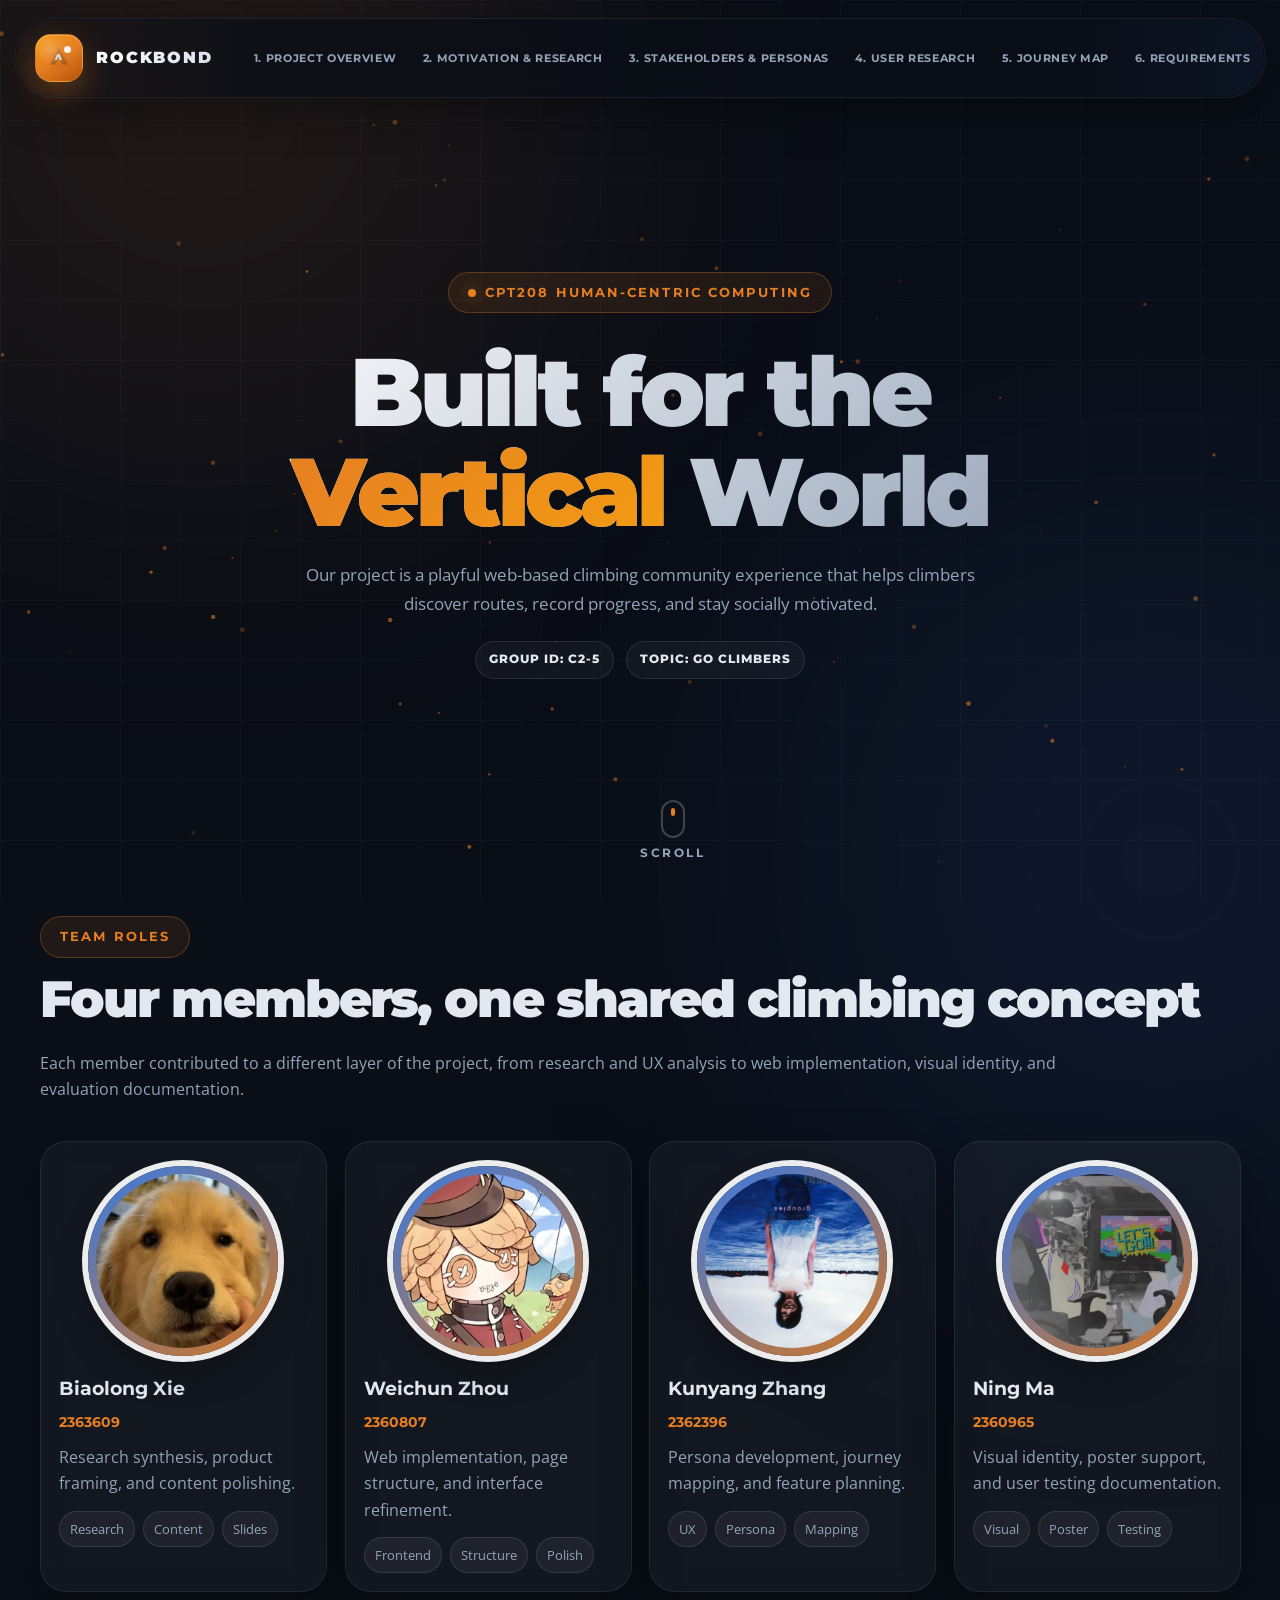
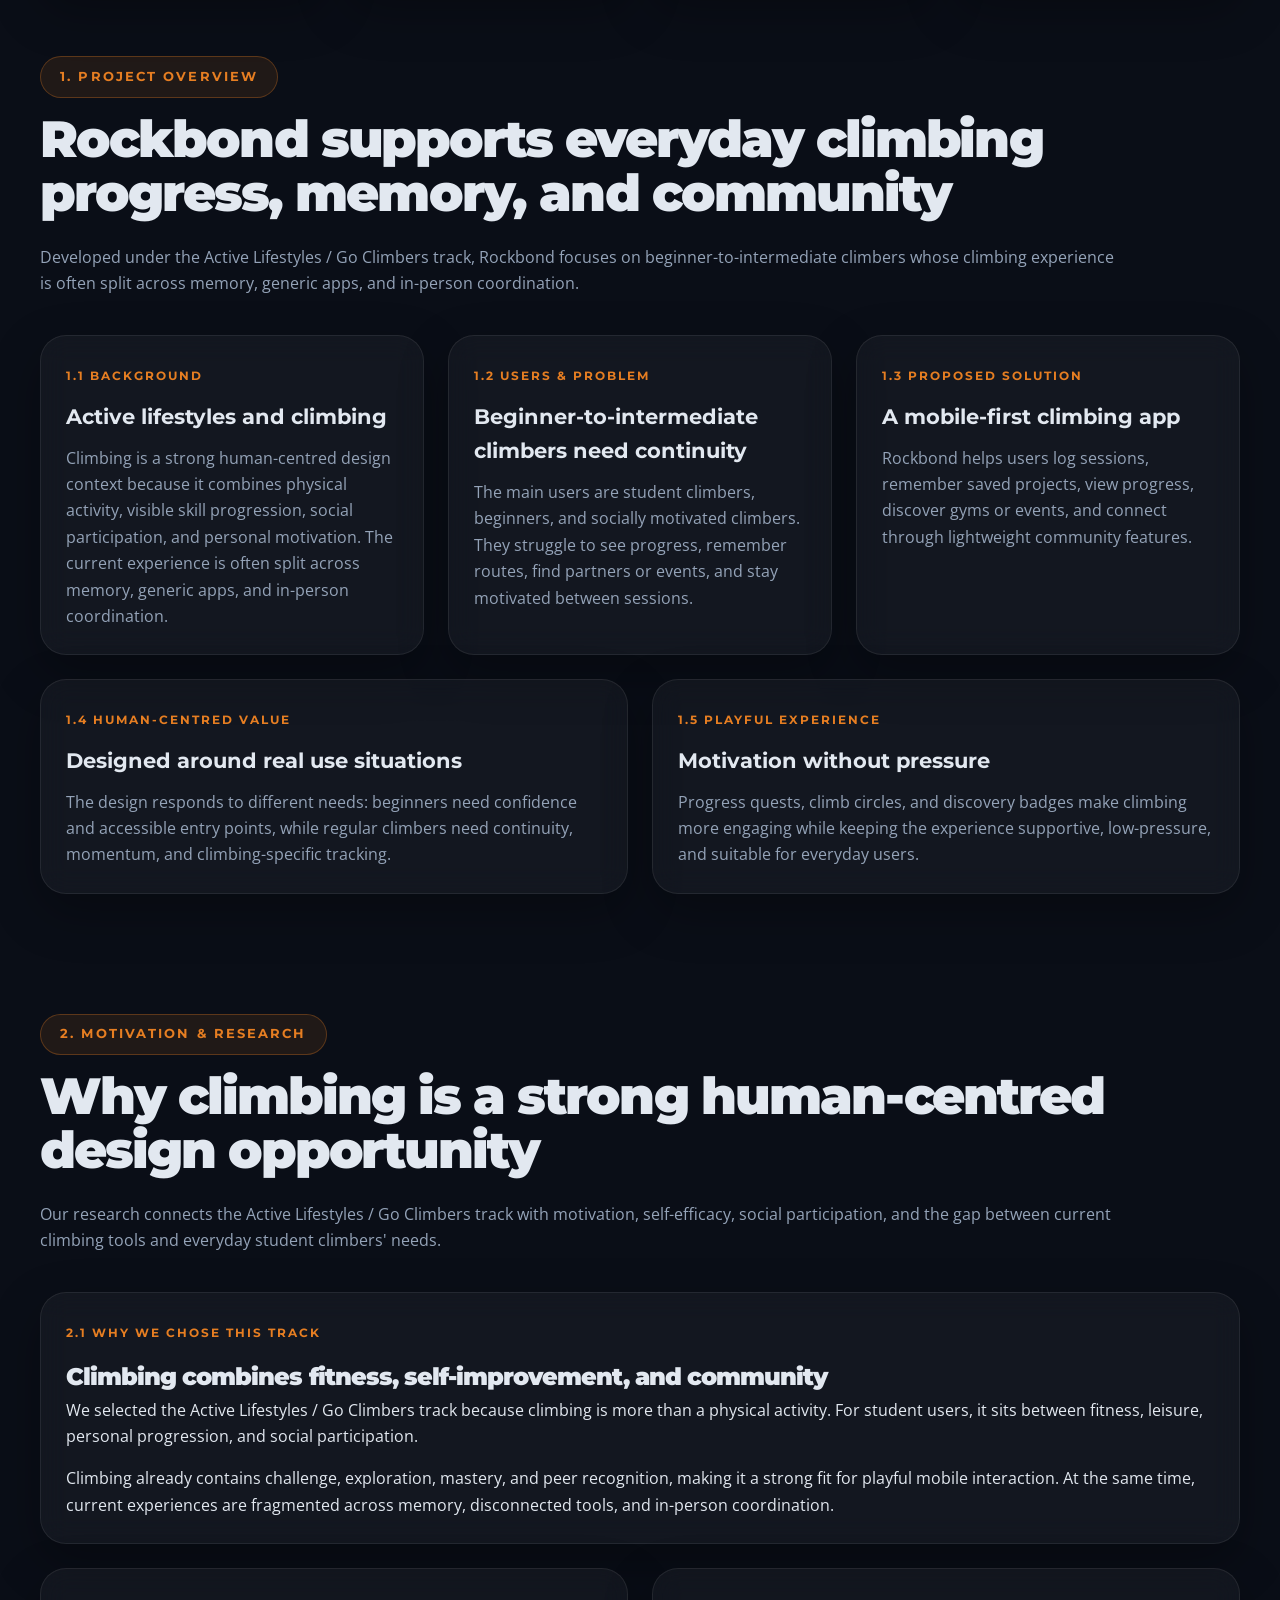
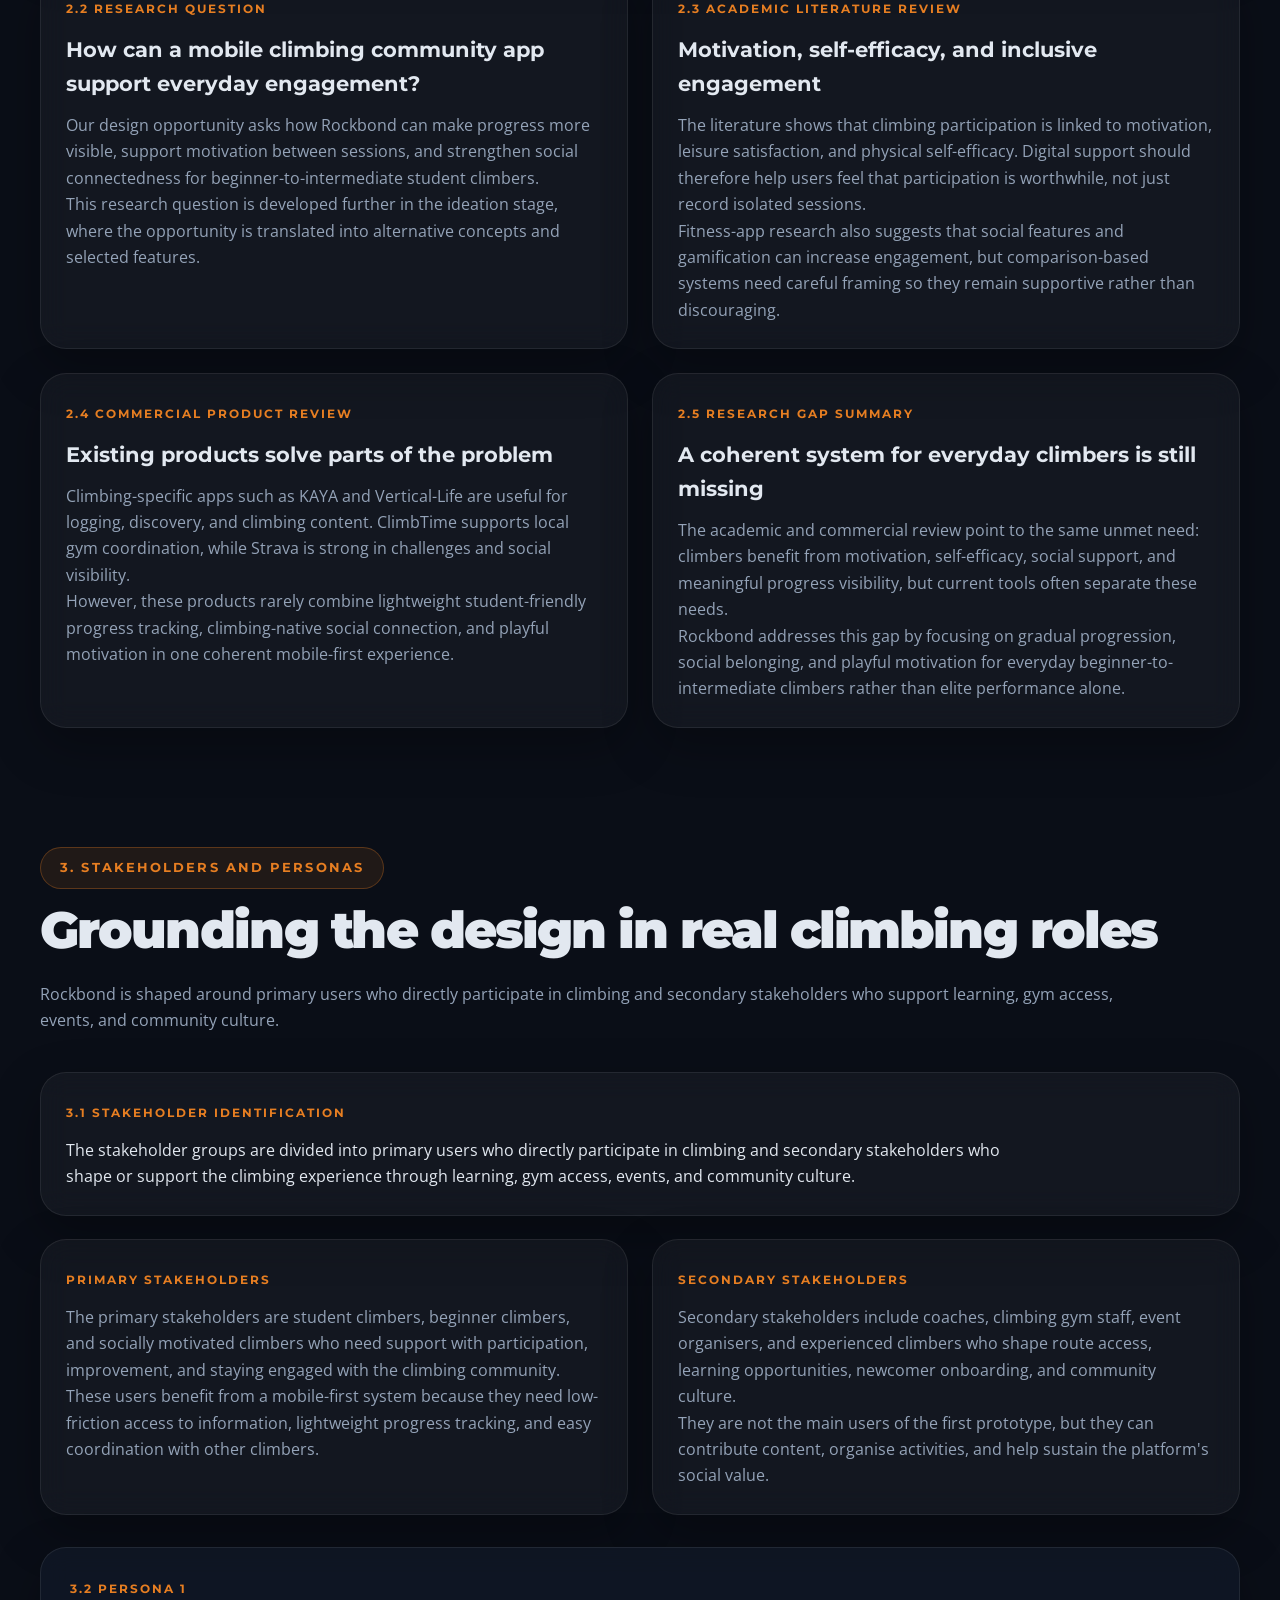
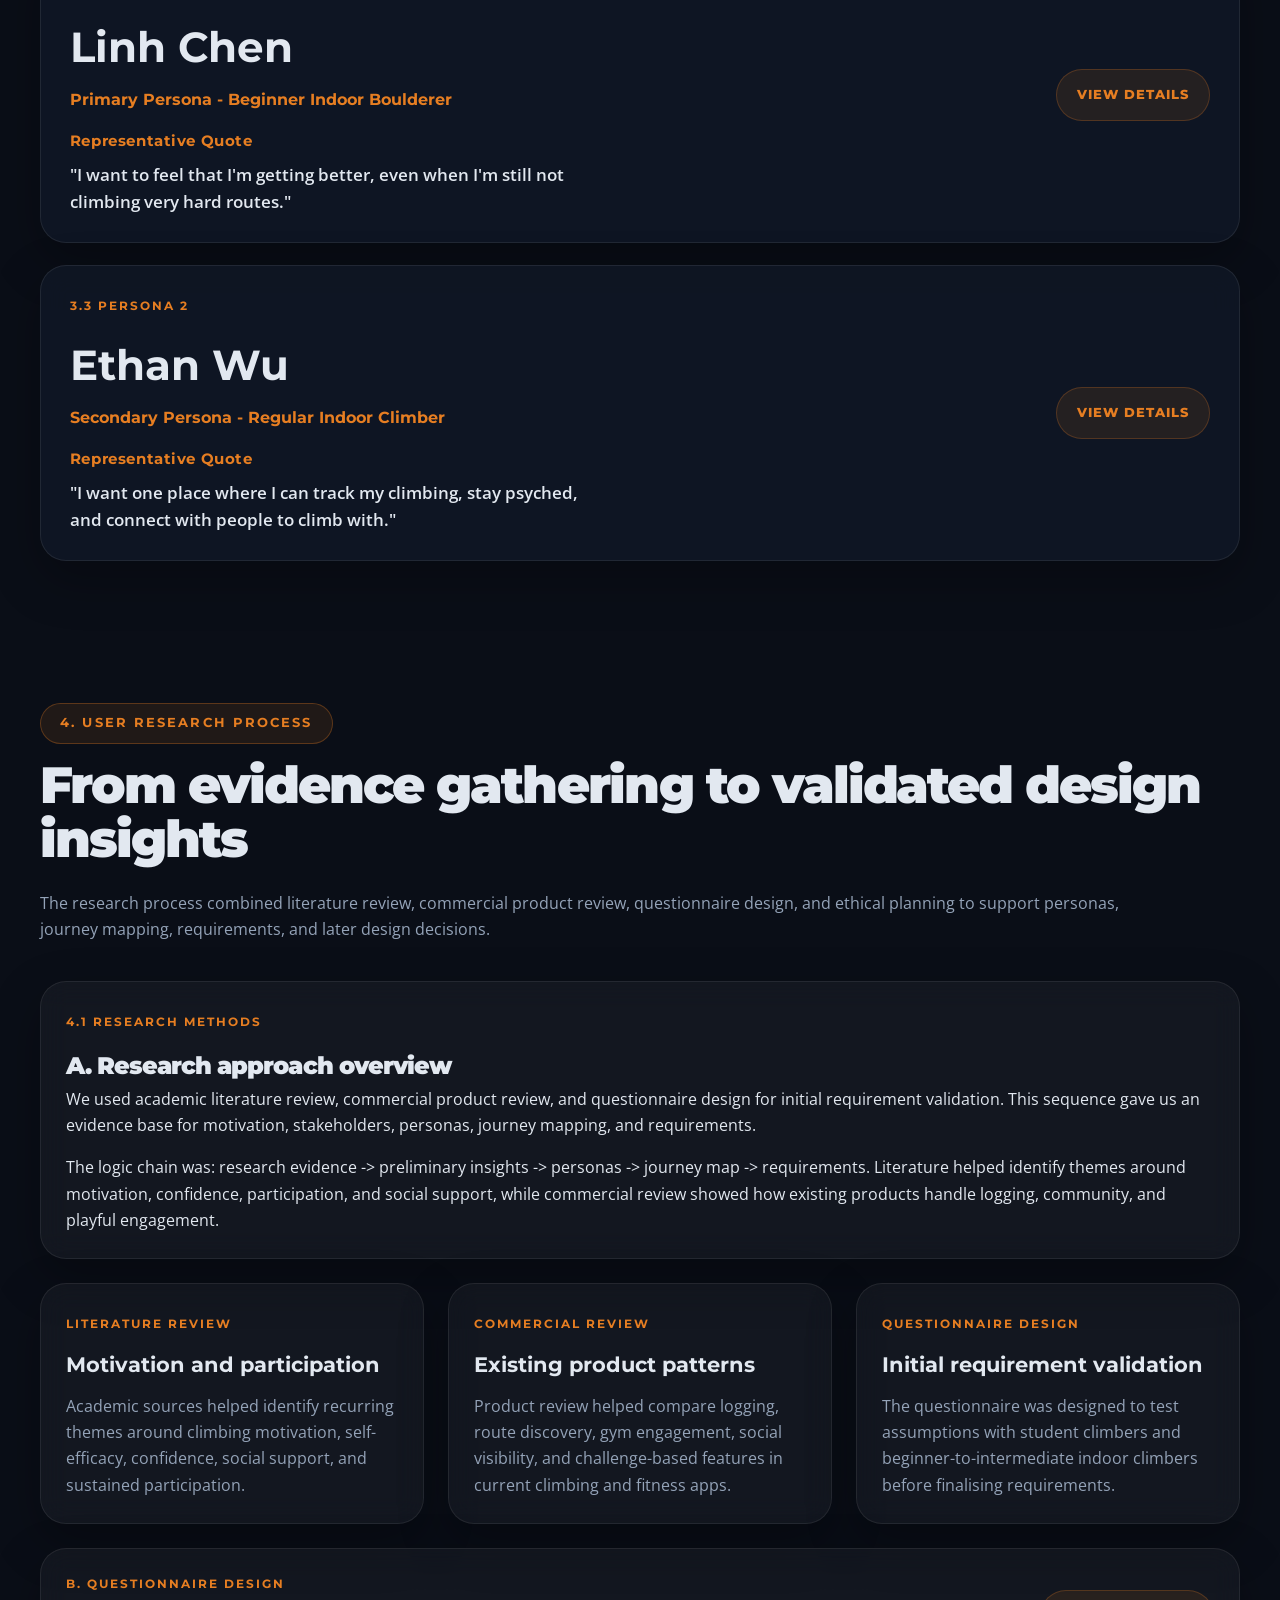
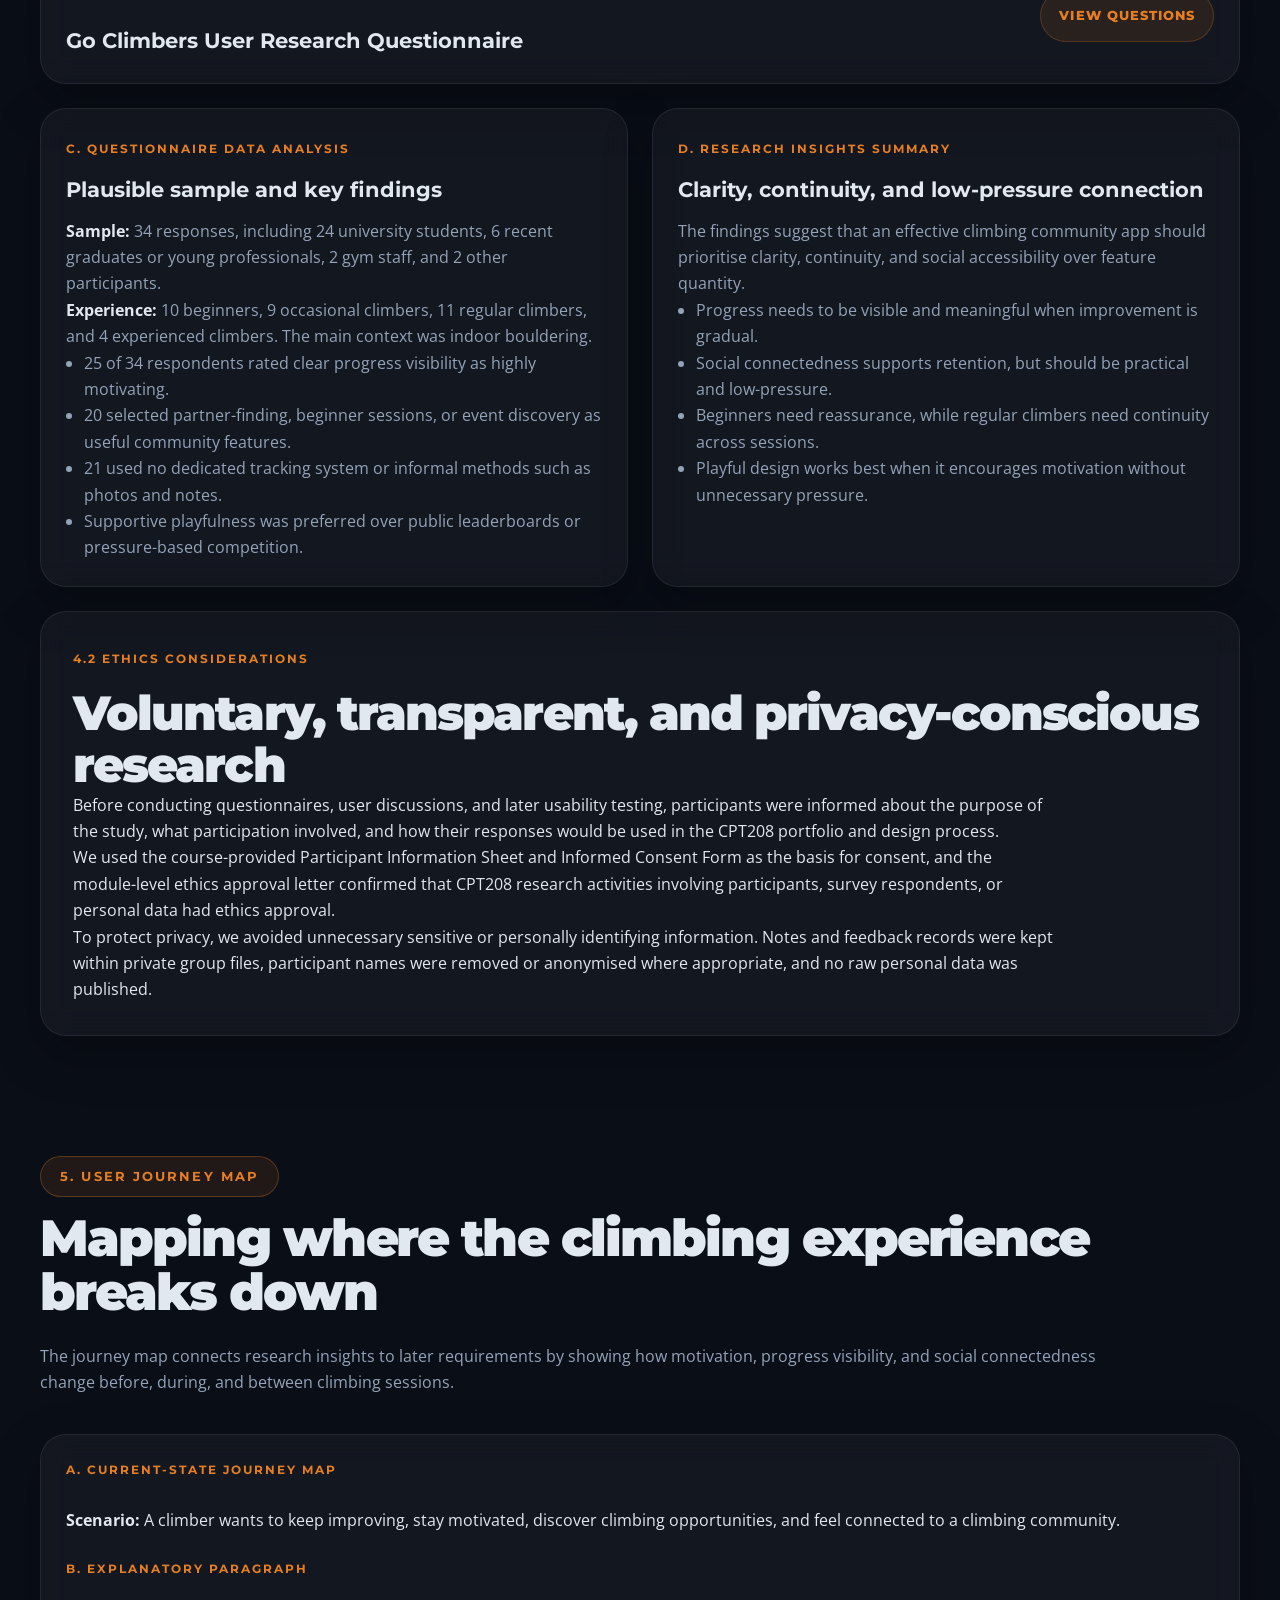
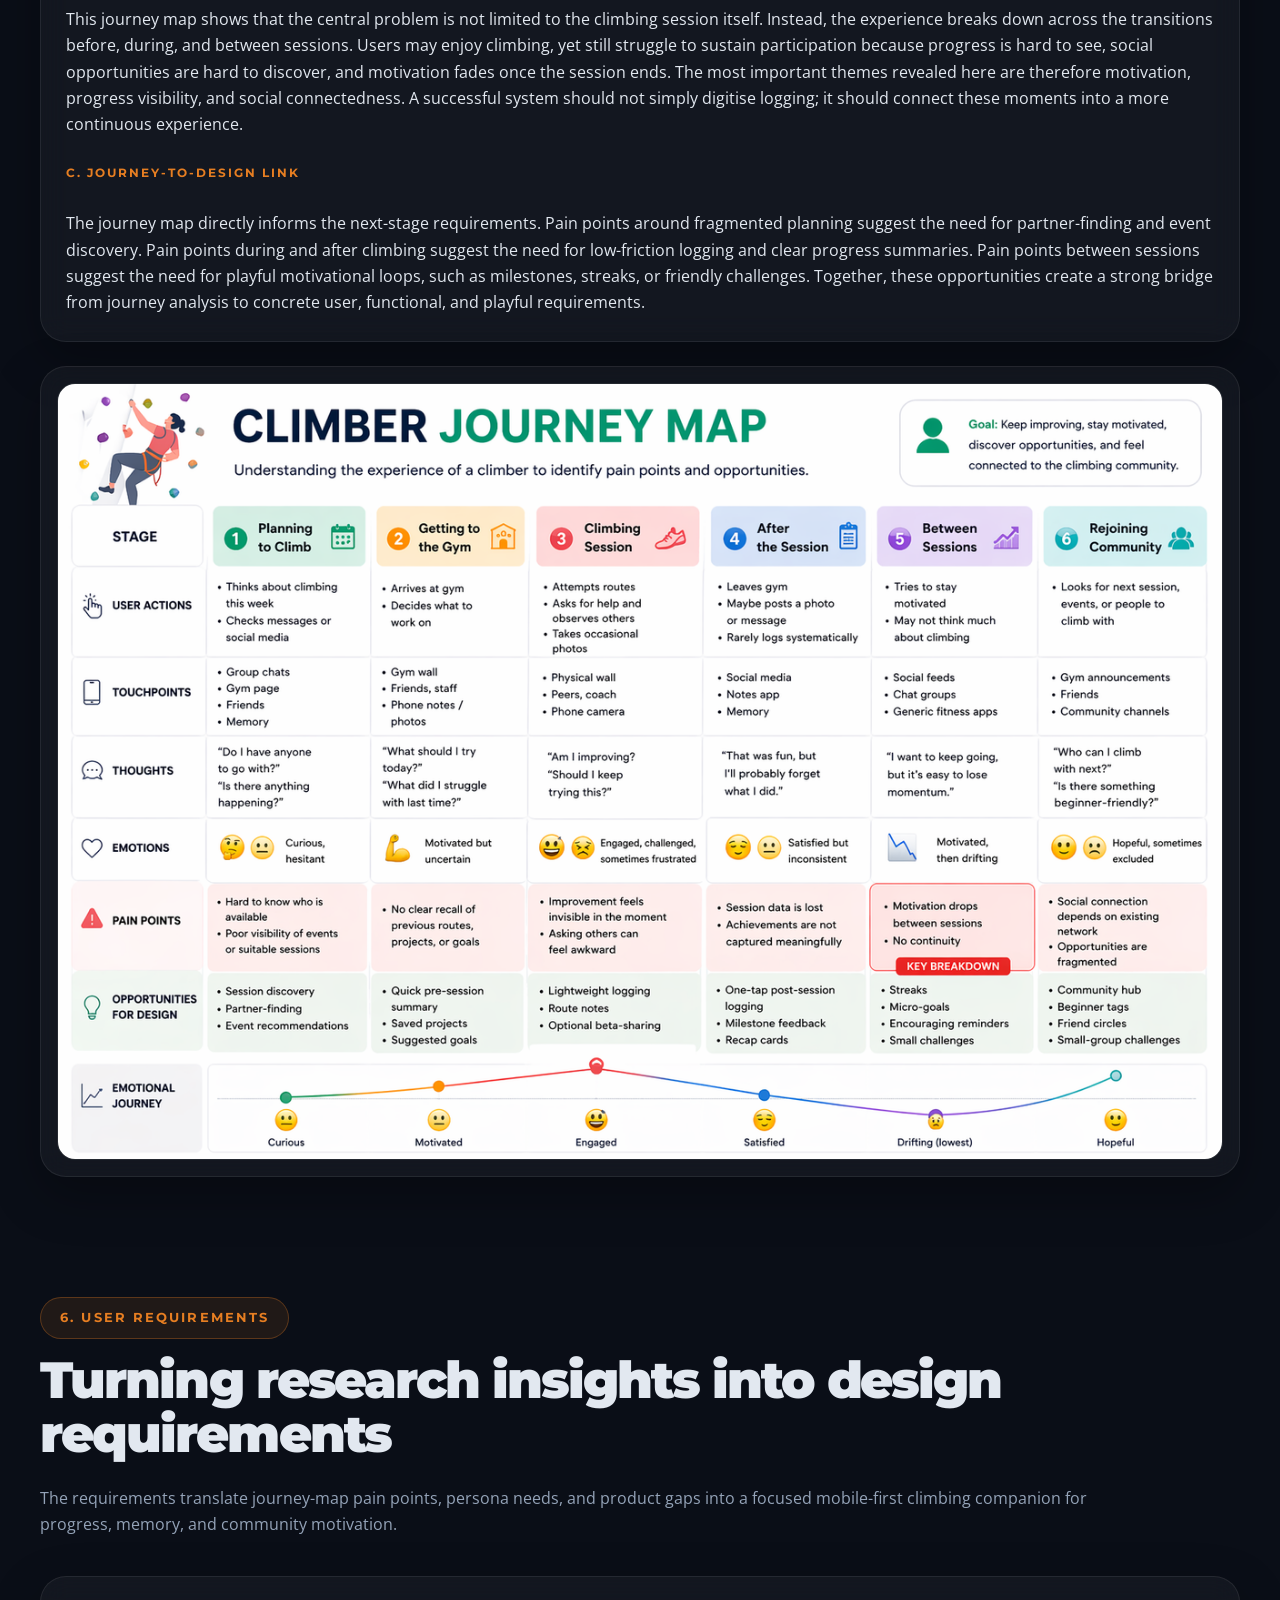
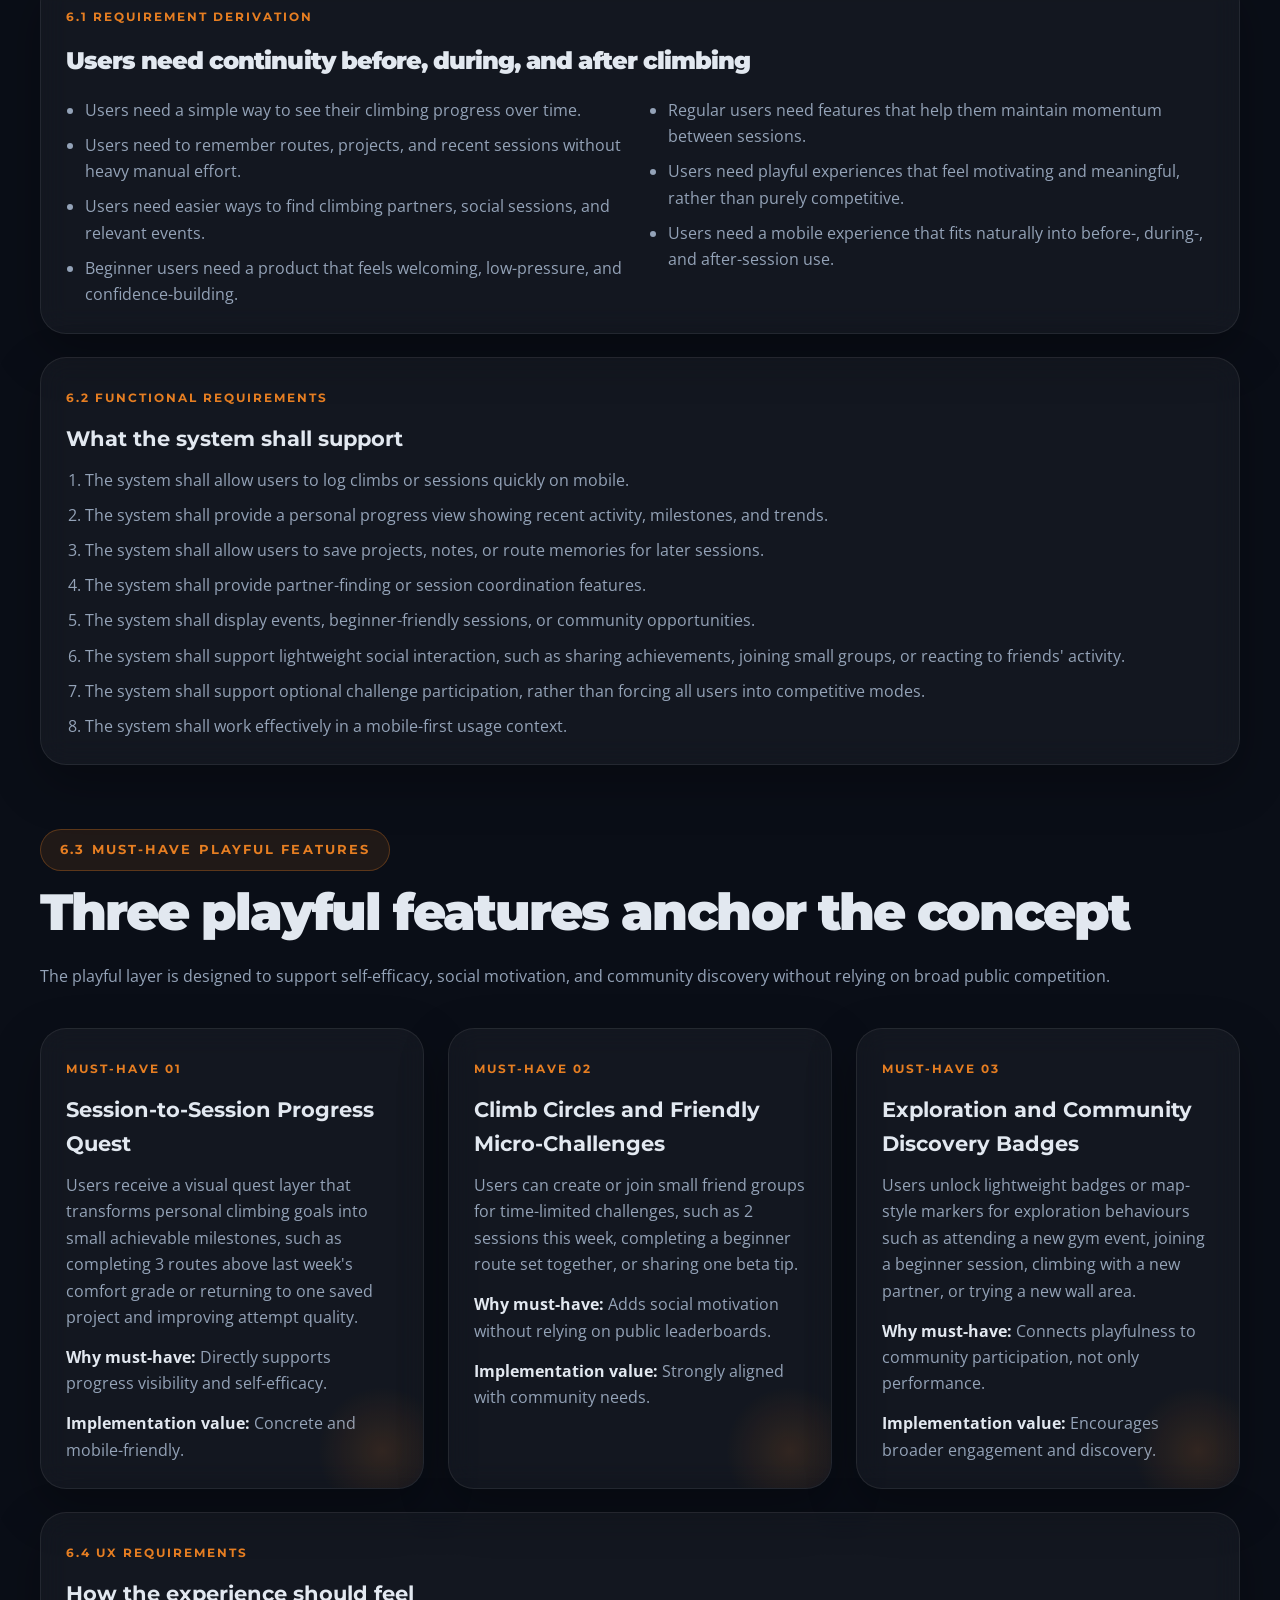
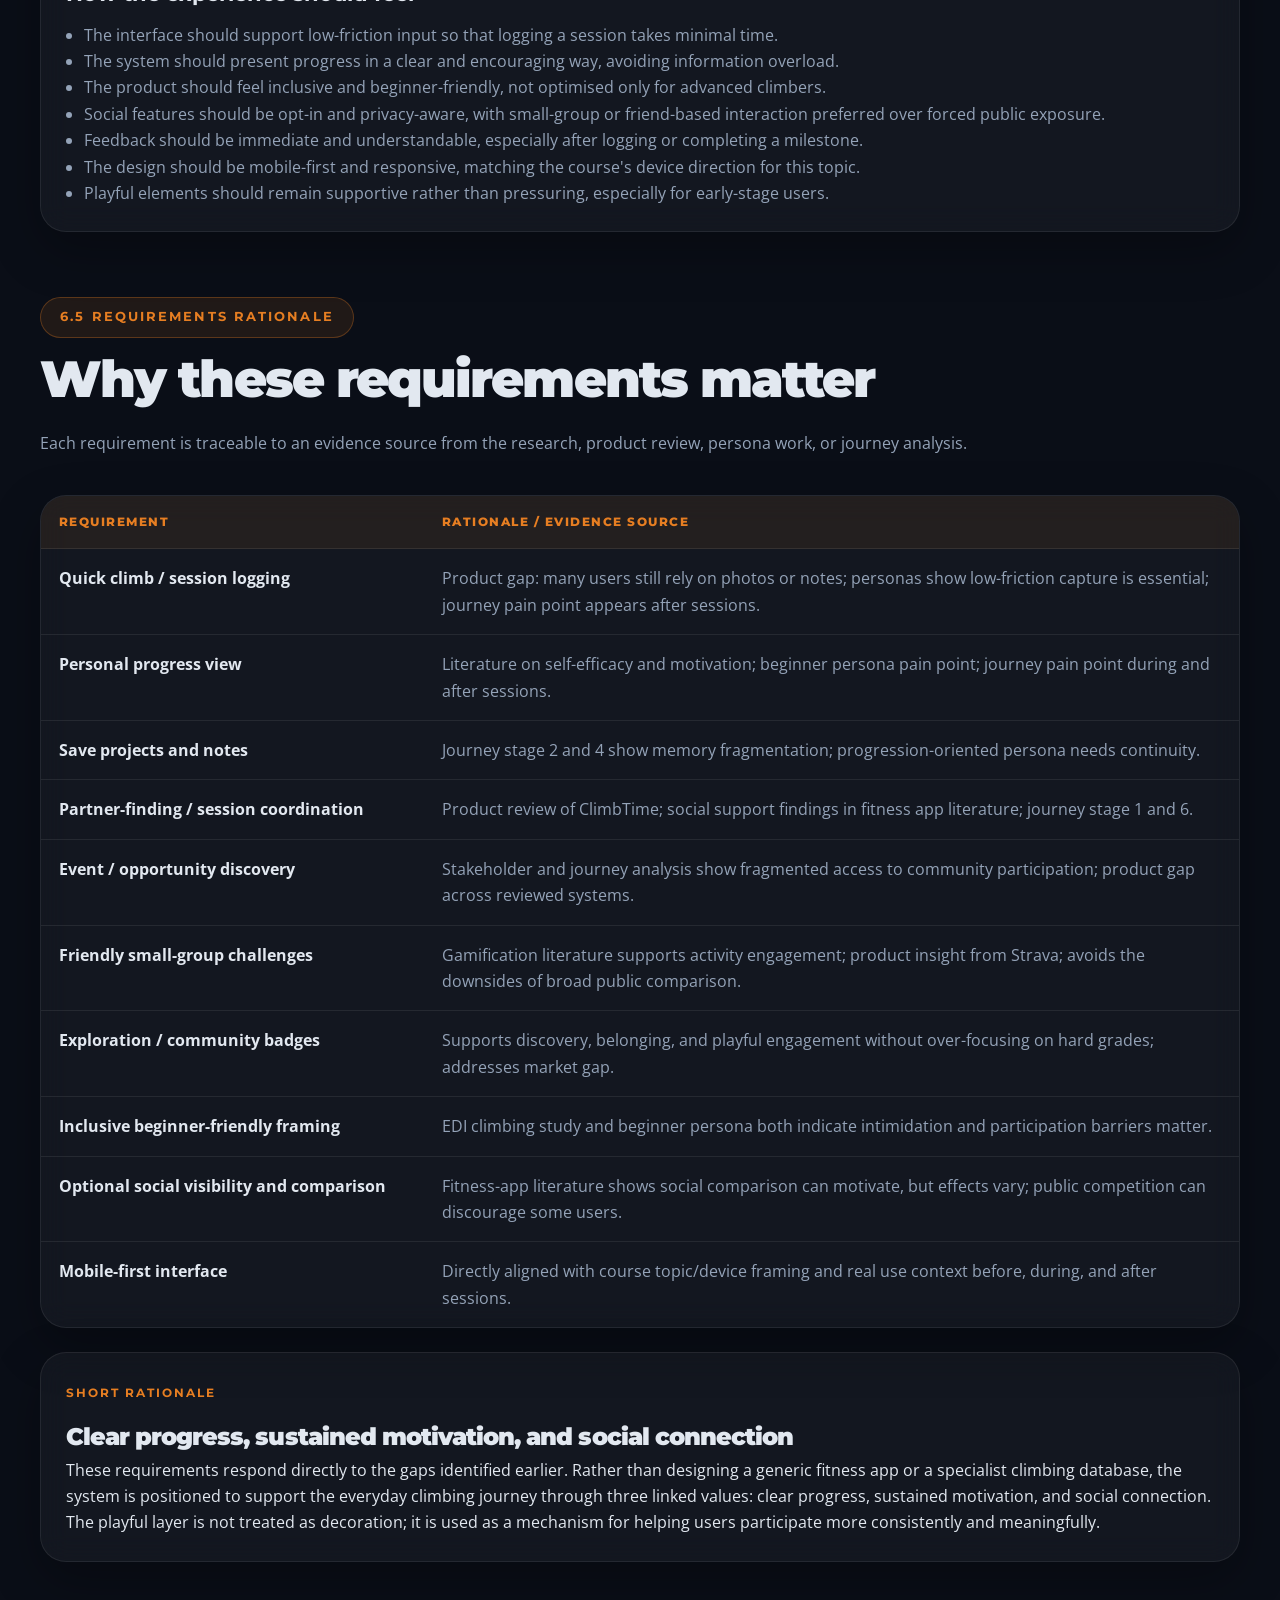
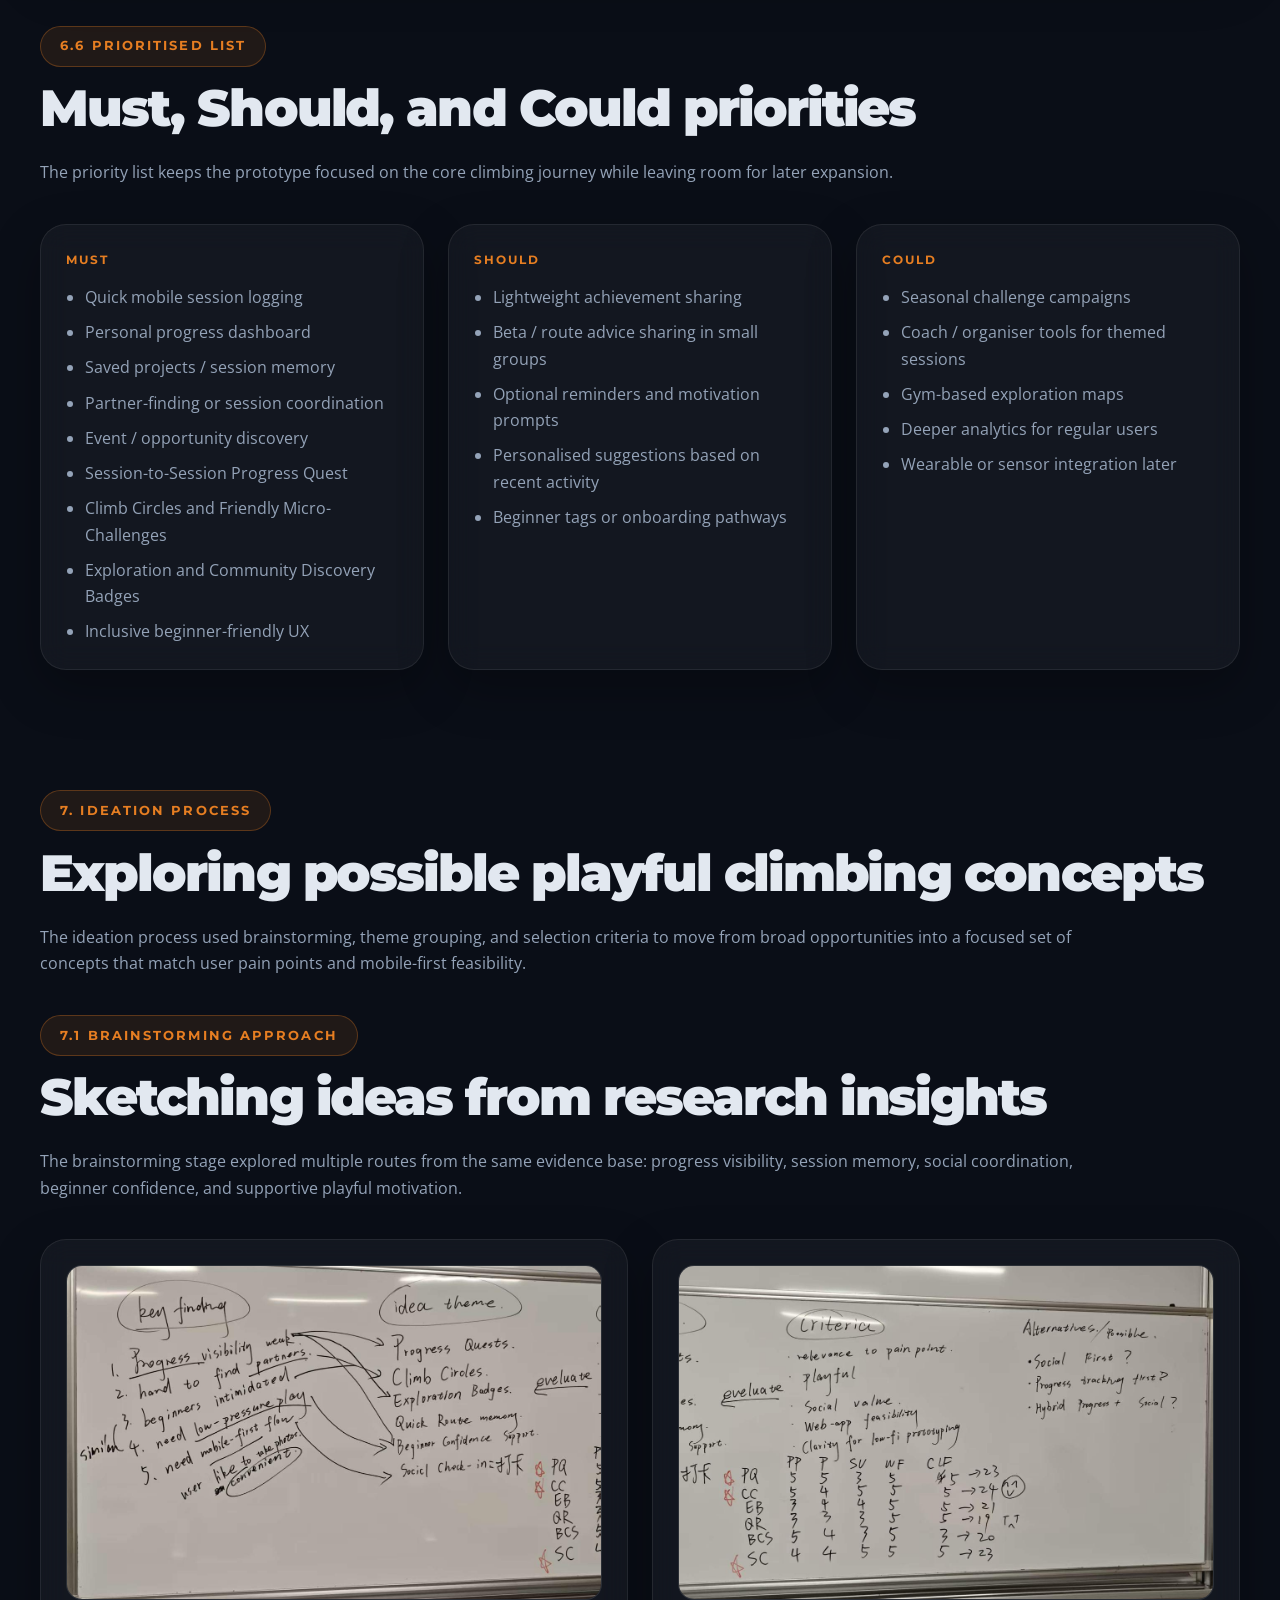
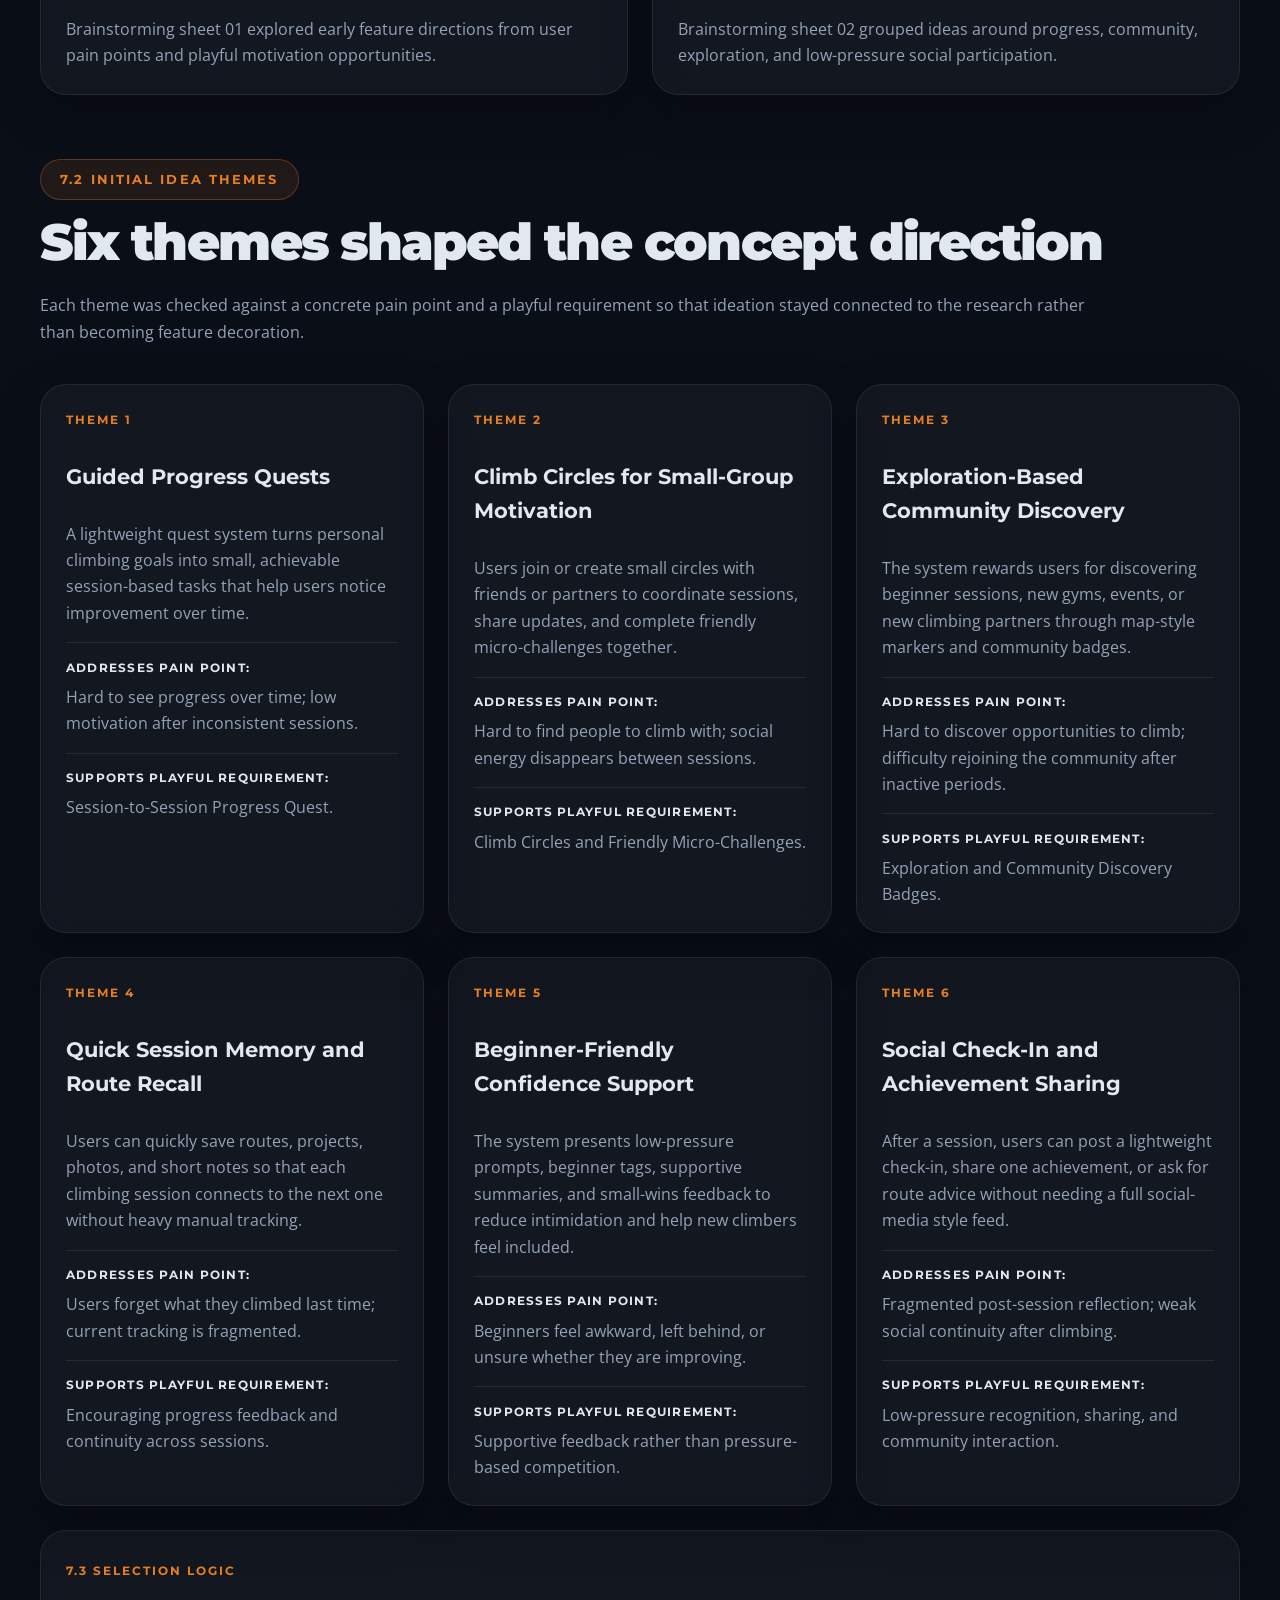
==== commit c4358bde: "Restructure CPT208 portfolio page" ====
--- a/index.html
+++ b/index.html
@@ -1,4 +1,4 @@
-<!DOCTYPE html>
+﻿<!DOCTYPE html>
 <html lang="en">
 <head>
   <meta charset="UTF-8">
@@ -26,10 +26,13 @@
         <a href="#stakeholders">3. Stakeholders & Personas</a>
         <a href="#user-research">4. User Research</a>
         <a href="#journey-map">5. Journey Map</a>
-        <a href="#ideation">6. Ideation</a>
-        <a href="#implementation">7. Implementation</a>
-        <a href="#evaluation">8. Evaluation</a>
+        <a href="#requirements">6. Requirements</a>
+        <a href="#ideation-process">7. Ideation Process</a>
+        <a href="#crazy-eights">8. Crazy Eights</a>
+        <a href="#design-alternatives">9. Design Alternatives</a>
+        <a href="#prototypes">10-11. Prototypes</a>
         <a href="#references">References</a>
+        <a href="#appendices">Appendices</a>
       </div>
     </div>
   </nav>
@@ -39,10 +42,10 @@
       <div class="reveal">
         <div class="hero-badge"><span class="dot"></span> CPT208 Human-Centric Computing</div>
         <h1>Built for the <span class="accent">Vertical</span> World</h1>
-        <p>Rockbond is a playful climbing journey ecosystem that connects personal progress tracking, session memory, and low-pressure social motivation into one continuous climbing experience.</p>
-        <div class="hero-actions">
-          <a class="btn btn-primary" href="#implementation">Explore Features</a>
-          <a class="btn btn-secondary" href="#stakeholders">Meet the Users</a>
+        <p>Our project is a playful web-based climbing community experience that helps climbers discover routes, record progress, and stay socially motivated.</p>
+        <div class="hero-meta">
+          <span>Group ID: C2-5</span>
+          <span>Topic: Go Climbers</span>
         </div>
       </div>
     </section>
@@ -438,133 +441,597 @@
       </figure>
     </section>
 
-    <section id="ideation" class="section container flow-section">
-      <div class="section-head reveal">
-        <div>
-          <span class="eyebrow">6. Ideation & Alternatives</span>
-          <h2>From Crazy Eights to a focused concept</h2>
-        </div>
-        <p>We used rapid ideation to explore a wide range of climbing app directions, then narrowed them down using user pain points, supportive playfulness, social value, and mobile-first feasibility.</p>
-      </div>
-
-      <div class="grid-3">
-        <article class="card reveal ideation-theme"><span class="kicker">Theme 01</span><h3>Guided Progress Quests</h3><p>Lightweight quests help climbers notice progress across sessions and stay motivated after inconsistent weeks.</p></article>
-        <article class="card reveal ideation-theme"><span class="kicker">Theme 02</span><h3>Climb Circles for Small-Group Motivation</h3><p>Small circles make it easier to coordinate climbs, share updates, and keep social energy alive between sessions.</p></article>
-        <article class="card reveal ideation-theme"><span class="kicker">Theme 03</span><h3>Exploration-Based Community Discovery</h3><p>Map-style rewards encourage users to discover beginner sessions, events, new gyms, and new climbing partners.</p></article>
-        <article class="card reveal ideation-theme"><span class="kicker">Theme 04</span><h3>Quick Session Memory and Route Recall</h3><p>Quick saving of routes, photos, and notes helps each session connect to the next without heavy manual logging.</p></article>
-        <article class="card reveal ideation-theme"><span class="kicker">Theme 05</span><h3>Beginner-Friendly Confidence Support</h3><p>Low-pressure prompts and small-wins feedback reduce intimidation and help new climbers feel included.</p></article>
-        <article class="card reveal ideation-theme"><span class="kicker">Theme 06</span><h3>Social Check-In and Achievement Sharing</h3><p>Lightweight post-session sharing supports reflection and recognition without turning the app into a full social feed.</p></article>
+    <section id="requirements" class="section container flow-section">
+      <div class="section-head reveal">
+        <div>
+          <span class="eyebrow">6. User Requirements</span>
+          <h2>Turning research insights into design requirements</h2>
+        </div>
+        <p>The requirements translate journey-map pain points, persona needs, and product gaps into a focused mobile-first climbing companion for progress, memory, and community motivation.</p>
+      </div>
+
+      <div class="highlight-panel reveal requirements-intro">
+        <span class="kicker">6.1 Requirement Derivation</span>
+        <h2>Users need continuity before, during, and after climbing</h2>
+        <div class="requirements-list columns-2">
+          <ul>
+            <li>Users need a simple way to see their climbing progress over time.</li>
+            <li>Users need to remember routes, projects, and recent sessions without heavy manual effort.</li>
+            <li>Users need easier ways to find climbing partners, social sessions, and relevant events.</li>
+            <li>Beginner users need a product that feels welcoming, low-pressure, and confidence-building.</li>
+          </ul>
+          <ul>
+            <li>Regular users need features that help them maintain momentum between sessions.</li>
+            <li>Users need playful experiences that feel motivating and meaningful, rather than purely competitive.</li>
+            <li>Users need a mobile experience that fits naturally into before-, during-, and after-session use.</li>
+          </ul>
+        </div>
+      </div>
+
+      <div class="requirements-grid requirements-grid-single" style="margin-top: 1.5rem;">
+        <article class="card reveal">
+          <span class="kicker">6.2 Functional Requirements</span>
+          <h3>What the system shall support</h3>
+          <ol class="requirements-ordered">
+            <li>The system shall allow users to log climbs or sessions quickly on mobile.</li>
+            <li>The system shall provide a personal progress view showing recent activity, milestones, and trends.</li>
+            <li>The system shall allow users to save projects, notes, or route memories for later sessions.</li>
+            <li>The system shall provide partner-finding or session coordination features.</li>
+            <li>The system shall display events, beginner-friendly sessions, or community opportunities.</li>
+            <li>The system shall support lightweight social interaction, such as sharing achievements, joining small groups, or reacting to friends' activity.</li>
+            <li>The system shall support optional challenge participation, rather than forcing all users into competitive modes.</li>
+            <li>The system shall work effectively in a mobile-first usage context.</li>
+          </ol>
+        </article>
       </div>
 
       <div class="section-head reveal" style="margin-top: 4rem;">
         <div>
-          <span class="eyebrow">Crazy Eights</span>
-          <h2>Early prototype sketches</h2>
-        </div>
-        <p>After brainstorming the initial idea themes and defining the selection logic, we translated the most promising directions into quick Crazy Eights sketches to explore possible screens, flows, and feature combinations.</p>
-      </div>
-      <div class="grid-2">
-        <figure class="card ideation-sketch reveal">
+          <span class="eyebrow">6.3 Must-Have Playful Features</span>
+          <h2>Three playful features anchor the concept</h2>
+        </div>
+        <p>The playful layer is designed to support self-efficacy, social motivation, and community discovery without relying on broad public competition.</p>
+      </div>
+      <div class="grid-3 requirements-play-grid">
+        <article class="card feature-card reveal">
+          <span class="kicker">Must-Have 01</span>
+          <h3>Session-to-Session Progress Quest</h3>
+          <p>Users receive a visual quest layer that transforms personal climbing goals into small achievable milestones, such as completing 3 routes above last week's comfort grade or returning to one saved project and improving attempt quality.</p>
+          <p><strong>Why must-have:</strong> Directly supports progress visibility and self-efficacy.</p>
+          <p><strong>Implementation value:</strong> Concrete and mobile-friendly.</p>
+        </article>
+        <article class="card feature-card reveal">
+          <span class="kicker">Must-Have 02</span>
+          <h3>Climb Circles and Friendly Micro-Challenges</h3>
+          <p>Users can create or join small friend groups for time-limited challenges, such as 2 sessions this week, completing a beginner route set together, or sharing one beta tip.</p>
+          <p><strong>Why must-have:</strong> Adds social motivation without relying on public leaderboards.</p>
+          <p><strong>Implementation value:</strong> Strongly aligned with community needs.</p>
+        </article>
+        <article class="card feature-card reveal">
+          <span class="kicker">Must-Have 03</span>
+          <h3>Exploration and Community Discovery Badges</h3>
+          <p>Users unlock lightweight badges or map-style markers for exploration behaviours such as attending a new gym event, joining a beginner session, climbing with a new partner, or trying a new wall area.</p>
+          <p><strong>Why must-have:</strong> Connects playfulness to community participation, not only performance.</p>
+          <p><strong>Implementation value:</strong> Encourages broader engagement and discovery.</p>
+        </article>
+      </div>
+
+      <div class="requirements-grid requirements-grid-single" style="margin-top: 1.5rem;">
+        <article class="card reveal">
+          <span class="kicker">6.4 UX Requirements</span>
+          <h3>How the experience should feel</h3>
+          <ul>
+            <li>The interface should support low-friction input so that logging a session takes minimal time.</li>
+            <li>The system should present progress in a clear and encouraging way, avoiding information overload.</li>
+            <li>The product should feel inclusive and beginner-friendly, not optimised only for advanced climbers.</li>
+            <li>Social features should be opt-in and privacy-aware, with small-group or friend-based interaction preferred over forced public exposure.</li>
+            <li>Feedback should be immediate and understandable, especially after logging or completing a milestone.</li>
+            <li>The design should be mobile-first and responsive, matching the course's device direction for this topic.</li>
+            <li>Playful elements should remain supportive rather than pressuring, especially for early-stage users.</li>
+          </ul>
+        </article>
+      </div>
+
+      <div class="section-head reveal" style="margin-top: 4rem;">
+        <div>
+          <span class="eyebrow">6.5 Requirements Rationale</span>
+          <h2>Why these requirements matter</h2>
+        </div>
+        <p>Each requirement is traceable to an evidence source from the research, product review, persona work, or journey analysis.</p>
+      </div>
+      <div class="requirements-table-wrap reveal">
+        <table class="requirements-table">
+          <thead>
+            <tr>
+              <th>Requirement</th>
+              <th>Rationale / evidence source</th>
+            </tr>
+          </thead>
+          <tbody>
+            <tr>
+              <td data-label="Requirement">Quick climb / session logging</td>
+              <td data-label="Rationale / evidence source">Product gap: many users still rely on photos or notes; personas show low-friction capture is essential; journey pain point appears after sessions.</td>
+            </tr>
+            <tr>
+              <td data-label="Requirement">Personal progress view</td>
+              <td data-label="Rationale / evidence source">Literature on self-efficacy and motivation; beginner persona pain point; journey pain point during and after sessions.</td>
+            </tr>
+            <tr>
+              <td data-label="Requirement">Save projects and notes</td>
+              <td data-label="Rationale / evidence source">Journey stage 2 and 4 show memory fragmentation; progression-oriented persona needs continuity.</td>
+            </tr>
+            <tr>
+              <td data-label="Requirement">Partner-finding / session coordination</td>
+              <td data-label="Rationale / evidence source">Product review of ClimbTime; social support findings in fitness app literature; journey stage 1 and 6.</td>
+            </tr>
+            <tr>
+              <td data-label="Requirement">Event / opportunity discovery</td>
+              <td data-label="Rationale / evidence source">Stakeholder and journey analysis show fragmented access to community participation; product gap across reviewed systems.</td>
+            </tr>
+            <tr>
+              <td data-label="Requirement">Friendly small-group challenges</td>
+              <td data-label="Rationale / evidence source">Gamification literature supports activity engagement; product insight from Strava; avoids the downsides of broad public comparison.</td>
+            </tr>
+            <tr>
+              <td data-label="Requirement">Exploration / community badges</td>
+              <td data-label="Rationale / evidence source">Supports discovery, belonging, and playful engagement without over-focusing on hard grades; addresses market gap.</td>
+            </tr>
+            <tr>
+              <td data-label="Requirement">Inclusive beginner-friendly framing</td>
+              <td data-label="Rationale / evidence source">EDI climbing study and beginner persona both indicate intimidation and participation barriers matter.</td>
+            </tr>
+            <tr>
+              <td data-label="Requirement">Optional social visibility and comparison</td>
+              <td data-label="Rationale / evidence source">Fitness-app literature shows social comparison can motivate, but effects vary; public competition can discourage some users.</td>
+            </tr>
+            <tr>
+              <td data-label="Requirement">Mobile-first interface</td>
+              <td data-label="Rationale / evidence source">Directly aligned with course topic/device framing and real use context before, during, and after sessions.</td>
+            </tr>
+          </tbody>
+        </table>
+      </div>
+
+      <div class="highlight-panel reveal requirements-rationale" style="margin-top: 1.5rem;">
+        <span class="kicker">Short Rationale</span>
+        <h2>Clear progress, sustained motivation, and social connection</h2>
+        <p>These requirements respond directly to the gaps identified earlier. Rather than designing a generic fitness app or a specialist climbing database, the system is positioned to support the everyday climbing journey through three linked values: clear progress, sustained motivation, and social connection. The playful layer is not treated as decoration; it is used as a mechanism for helping users participate more consistently and meaningfully.</p>
+      </div>
+
+      <div class="section-head reveal" style="margin-top: 4rem;">
+        <div>
+          <span class="eyebrow">6.6 Prioritised List</span>
+          <h2>Must, Should, and Could priorities</h2>
+        </div>
+        <p>The priority list keeps the prototype focused on the core climbing journey while leaving room for later expansion.</p>
+      </div>
+      <div class="grid-3 requirements-priority-grid">
+        <article class="card reveal priority-card">
+          <span class="kicker">Must</span>
+          <ul>
+            <li>Quick mobile session logging</li>
+            <li>Personal progress dashboard</li>
+            <li>Saved projects / session memory</li>
+            <li>Partner-finding or session coordination</li>
+            <li>Event / opportunity discovery</li>
+            <li>Session-to-Session Progress Quest</li>
+            <li>Climb Circles and Friendly Micro-Challenges</li>
+            <li>Exploration and Community Discovery Badges</li>
+            <li>Inclusive beginner-friendly UX</li>
+          </ul>
+        </article>
+        <article class="card reveal priority-card">
+          <span class="kicker">Should</span>
+          <ul>
+            <li>Lightweight achievement sharing</li>
+            <li>Beta / route advice sharing in small groups</li>
+            <li>Optional reminders and motivation prompts</li>
+            <li>Personalised suggestions based on recent activity</li>
+            <li>Beginner tags or onboarding pathways</li>
+          </ul>
+        </article>
+        <article class="card reveal priority-card">
+          <span class="kicker">Could</span>
+          <ul>
+            <li>Seasonal challenge campaigns</li>
+            <li>Coach / organiser tools for themed sessions</li>
+            <li>Gym-based exploration maps</li>
+            <li>Deeper analytics for regular users</li>
+            <li>Wearable or sensor integration later</li>
+          </ul>
+        </article>
+      </div>
+    </section>
+
+    <section id="ideation-process" class="section container flow-section">
+      <div class="section-head reveal">
+        <div>
+          <span class="eyebrow">7. Ideation Process</span>
+          <h2>Exploring possible playful climbing concepts</h2>
+        </div>
+        <p>The ideation process used brainstorming, theme grouping, and selection criteria to move from broad opportunities into a focused set of concepts that match user pain points and mobile-first feasibility.</p>
+      </div>
+
+      <div class="section-head reveal" style="margin-top: 1rem;">
+        <div>
+          <span class="eyebrow">7.1 Brainstorming Approach</span>
+          <h2>Sketching ideas from research insights</h2>
+        </div>
+        <p>The brainstorming stage explored multiple routes from the same evidence base: progress visibility, session memory, social coordination, beginner confidence, and supportive playful motivation.</p>
+      </div>
+      <div class="grid-2 brainstorming-grid">
+        <figure class="card brainstorming-card reveal">
+          <img src="./image/brainstorming1.jpg" alt="Brainstorming sheet exploring climbing app ideas and feature opportunities.">
+          <figcaption>Brainstorming sheet 01 explored early feature directions from user pain points and playful motivation opportunities.</figcaption>
+        </figure>
+        <figure class="card brainstorming-card reveal">
+          <img src="./image/brainstorming2.jpg" alt="Brainstorming sheet showing additional climbing app concept ideas and grouping.">
+          <figcaption>Brainstorming sheet 02 grouped ideas around progress, community, exploration, and low-pressure social participation.</figcaption>
+        </figure>
+      </div>
+
+      <div class="section-head reveal" style="margin-top: 4rem;">
+        <div>
+          <span class="eyebrow">7.2 Initial Idea Themes</span>
+          <h2>Six themes shaped the concept direction</h2>
+        </div>
+        <p>Each theme was checked against a concrete pain point and a playful requirement so that ideation stayed connected to the research rather than becoming feature decoration.</p>
+      </div>
+      <div class="grid-3 ideation-theme-grid">
+        <article class="card reveal ideation-theme">
+          <span class="kicker">Theme 1</span>
+          <h3>Guided Progress Quests</h3>
+          <p>A lightweight quest system turns personal climbing goals into small, achievable session-based tasks that help users notice improvement over time.</p>
+          <div class="idea-meta"><strong>Addresses pain point:</strong><p>Hard to see progress over time; low motivation after inconsistent sessions.</p></div>
+          <div class="idea-meta"><strong>Supports playful requirement:</strong><p>Session-to-Session Progress Quest.</p></div>
+        </article>
+        <article class="card reveal ideation-theme">
+          <span class="kicker">Theme 2</span>
+          <h3>Climb Circles for Small-Group Motivation</h3>
+          <p>Users join or create small circles with friends or partners to coordinate sessions, share updates, and complete friendly micro-challenges together.</p>
+          <div class="idea-meta"><strong>Addresses pain point:</strong><p>Hard to find people to climb with; social energy disappears between sessions.</p></div>
+          <div class="idea-meta"><strong>Supports playful requirement:</strong><p>Climb Circles and Friendly Micro-Challenges.</p></div>
+        </article>
+        <article class="card reveal ideation-theme">
+          <span class="kicker">Theme 3</span>
+          <h3>Exploration-Based Community Discovery</h3>
+          <p>The system rewards users for discovering beginner sessions, new gyms, events, or new climbing partners through map-style markers and community badges.</p>
+          <div class="idea-meta"><strong>Addresses pain point:</strong><p>Hard to discover opportunities to climb; difficulty rejoining the community after inactive periods.</p></div>
+          <div class="idea-meta"><strong>Supports playful requirement:</strong><p>Exploration and Community Discovery Badges.</p></div>
+        </article>
+        <article class="card reveal ideation-theme">
+          <span class="kicker">Theme 4</span>
+          <h3>Quick Session Memory and Route Recall</h3>
+          <p>Users can quickly save routes, projects, photos, and short notes so that each climbing session connects to the next one without heavy manual tracking.</p>
+          <div class="idea-meta"><strong>Addresses pain point:</strong><p>Users forget what they climbed last time; current tracking is fragmented.</p></div>
+          <div class="idea-meta"><strong>Supports playful requirement:</strong><p>Encouraging progress feedback and continuity across sessions.</p></div>
+        </article>
+        <article class="card reveal ideation-theme">
+          <span class="kicker">Theme 5</span>
+          <h3>Beginner-Friendly Confidence Support</h3>
+          <p>The system presents low-pressure prompts, beginner tags, supportive summaries, and small-wins feedback to reduce intimidation and help new climbers feel included.</p>
+          <div class="idea-meta"><strong>Addresses pain point:</strong><p>Beginners feel awkward, left behind, or unsure whether they are improving.</p></div>
+          <div class="idea-meta"><strong>Supports playful requirement:</strong><p>Supportive feedback rather than pressure-based competition.</p></div>
+        </article>
+        <article class="card reveal ideation-theme">
+          <span class="kicker">Theme 6</span>
+          <h3>Social Check-In and Achievement Sharing</h3>
+          <p>After a session, users can post a lightweight check-in, share one achievement, or ask for route advice without needing a full social-media style feed.</p>
+          <div class="idea-meta"><strong>Addresses pain point:</strong><p>Fragmented post-session reflection; weak social continuity after climbing.</p></div>
+          <div class="idea-meta"><strong>Supports playful requirement:</strong><p>Low-pressure recognition, sharing, and community interaction.</p></div>
+        </article>
+      </div>
+
+      <div class="highlight-panel reveal selection-panel" style="margin-top: 1.5rem;">
+        <span class="kicker">7.3 Selection Logic</span>
+        <h2>Filtering ideas through user value and feasibility</h2>
+        <p>The six initial plans were assessed against criteria that balance user relevance, inclusive playful experience, social value, mobile-first feasibility, and prototype clarity.</p>
+        <div class="selection-criteria">
+          <span>Relevance to core user pain points</span>
+          <span>Support for supportive, non-intimidating playfulness</span>
+          <span>Social and community value</span>
+          <span>Technical feasibility for a mobile-first web app</span>
+          <span>Clarity and testability in low-fi prototype form</span>
+        </div>
+      </div>
+    </section>
+
+    <section id="crazy-eights" class="section container flow-section">
+      <div class="section-head reveal">
+        <div>
+          <span class="eyebrow">8. Crazy Eights</span>
+          <h2>Eight sketch concepts for the climbing app</h2>
+        </div>
+        <p>The Crazy Eights exercise translated the strongest ideation themes into fast screen concepts, helping us compare onboarding, progress, social coordination, discovery, logging, challenges, sharing, and achievement journeys.</p>
+      </div>
+
+      <div class="grid-2 brainstorming-grid">
+        <figure class="card brainstorming-card reveal">
           <img src="./image/crazy_eights1.jpg" alt="Crazy Eights sketch sheet showing smart onboarding, a progress hub, route logging with memory support, and a friendly micro-challenge board.">
-          <figcaption>Sketch set 01 explored smart onboarding, a home progress hub, route logging with memory support, and a friendly micro-challenge board.</figcaption>
+          <figcaption>Crazy Eights sheet 01 explores onboarding, a progress hub, route logging, and a friendly micro-challenge board.</figcaption>
         </figure>
-        <figure class="card ideation-sketch reveal">
+        <figure class="card brainstorming-card reveal">
           <img src="./image/crazy_eights2.jpg" alt="Crazy Eights sketch sheet showing partner finding, gym and event discovery, social check-ins, and a profile and achievement journey.">
-          <figcaption>Sketch set 02 explored partner finding, gym and event discovery, social check-ins, and a profile-based achievement journey.</figcaption>
+          <figcaption>Crazy Eights sheet 02 explores partner finding, gym and event discovery, social check-ins, and a profile and achievement journey.</figcaption>
         </figure>
       </div>
 
       <div class="section-head reveal" style="margin-top: 4rem;">
         <div>
-          <span class="eyebrow">Alternative Designs</span>
-          <h2>Three concept directions were compared</h2>
-        </div>
-        <p>After reviewing the six themes, we grouped them into three broader design alternatives and assessed which one offered the strongest balance of value, distinctiveness, and feasibility.</p>
-      </div>
-      <div class="grid-3 selection-summary">
-        <article class="card reveal"><span class="kicker">Alternative 01</span><h3>Social Matching First</h3><p>This concept prioritises social connection as the main entry point, helping users find partners, join sessions, and explore events before anything else.</p><p>It directly addresses fragmented community coordination and lowers the barrier for beginners, but risks becoming a simple coordination tool with weaker long-term value if users do not keep using the social features consistently.</p></article>
-        <article class="card reveal"><span class="kicker">Alternative 02</span><h3>Progress Tracking First</h3><p>This approach centres on personal logging, project tracking, performance review, and goal-based prompts or quests.</p><p>It matches a highly consistent user need and is easier to prototype, but it risks feeling too similar to existing tracking tools and can become an isolated experience without carefully integrated social value.</p></article>
-        <article class="card reveal"><span class="kicker">Alternative 03</span><h3>Hybrid Progress + Community Motivation</h3><p>This concept combines session logging and personal improvement with small-group circles, event discovery, and partner-finding.</p><p>It is the most well-rounded and distinctive option because it supports progress, motivation, and social connection at the same time, although it requires careful scoping to avoid interface complexity.</p></article>
-      </div>
-
-      <div class="highlight-panel reveal selection-panel" style="margin-top: 1.5rem;">
-        <span class="kicker">Chosen Design</span>
-        <h2>Hybrid progress and low-pressure community motivation</h2>
-        <p>The chosen design follows a hybrid model that combines personal progress tracking with low-pressure community motivation. This decision is grounded in our research findings, which show that users want to improve consistently, stay motivated between sessions, and maintain social connection without being pushed into competitive or high-pressure environments.</p>
-        <p>Compared to the alternatives, the hybrid approach offers a more balanced and sustainable experience. A purely social-first system risks becoming a coordination tool with limited long-term engagement, while a progress-first system may feel isolated and lack social reinforcement. The hybrid model addresses both limitations by integrating quick session logging, progress feedback, Climb Circles, and exploration-based discovery into one unified flow.</p>
-      </div>
-    </section>
-
-    <section id="implementation" class="section container flow-section">
-      <div class="section-head reveal">
-        <div>
-          <span class="eyebrow">7. Technical Implementation</span>
-          <h2>Core features for a guided, playful, and social climbing journey</h2>
-        </div>
-        <p>The concept is built around three core layers: Guided Progress Quests, Climb Circles, and Exploration-Based Discovery. Together they turn isolated sessions into a connected climbing experience.</p>
-      </div>
-
-      <div class="grid-3">
-        <article class="card feature-card reveal">
-          <span class="kicker">Feature 01</span>
-          <h3>Guided Progress Quests</h3>
-          <p>Turns personal climbing goals into small, achievable milestones so each session feels like part of a meaningful progression loop.</p>
-          <ul><li>Complete quests such as climbing 3 routes above last week's comfort grade</li><li>Revisit saved projects and improve attempt quality over time</li><li>Supports self-efficacy through concrete, trackable progress markers</li></ul>
-        </article>
-        <article class="card feature-card reveal">
-          <span class="kicker">Feature 02</span>
-          <h3>Climb Circles</h3>
-          <p>Lets users create or join small friend groups for short, motivating challenges without the pressure of public competition.</p>
-          <ul><li>Set goals like 2 sessions this week or finish a beginner route set together</li><li>Share small contributions such as one beta tip or one completed challenge</li><li>Adds social motivation without relying on public leaderboards</li></ul>
-        </article>
-        <article class="card feature-card reveal">
-          <span class="kicker">Feature 03</span>
-          <h3>Exploration-Based Discovery</h3>
-          <p>Rewards exploration behaviours so playfulness is tied to participation, discovery, and community involvement instead of only performance.</p>
-          <ul><li>Unlock badges for joining a beginner session or attending a new gym event</li><li>Earn map-style markers for climbing with new partners or trying new wall areas</li><li>Encourages broader engagement across the climbing community</li></ul>
+          <span class="eyebrow">Eight Sketch Concepts</span>
+          <h2>From rough sketches to screen directions</h2>
+        </div>
+        <p>Each sketch focused on a specific user moment and tested whether the idea could become a clear, mobile-first screen.</p>
+      </div>
+      <div class="grid-2 sketch-grid">
+        <article class="card reveal sketch-card">
+          <span class="kicker">Sketch 1</span>
+          <h3>Smart Onboarding Path</h3>
+          <ul>
+            <li><strong>Focus:</strong> onboarding / first-time setup</li>
+            <li><strong>Main feature shown:</strong> choose skill level, goals, preferred climbing style, and desired social mode</li>
+            <li><strong>Responds to:</strong> beginner intimidation; need for personalisation and welcoming entry</li>
+          </ul>
+          <p>This sketch explores how onboarding could personalise the app for beginners, regular climbers, and socially motivated users from the first screen.</p>
+        </article>
+        <article class="card reveal sketch-card">
+          <span class="kicker">Sketch 2</span>
+          <h3>Home as Progress Hub</h3>
+          <ul>
+            <li><strong>Focus:</strong> home dashboard</li>
+            <li><strong>Main feature shown:</strong> recent session summary, current quest, next suggested action, and quick log button</li>
+            <li><strong>Responds to:</strong> poor progress visibility; weak continuity between sessions</li>
+          </ul>
+          <p>This sketch treats the home page as a simple progress centre that keeps users motivated between climbing sessions.</p>
+        </article>
+        <article class="card reveal sketch-card">
+          <span class="kicker">Sketch 3</span>
+          <h3>Find a Climbing Partner</h3>
+          <ul>
+            <li><strong>Focus:</strong> partner-finding / session coordination</li>
+            <li><strong>Main feature shown:</strong> filters for location, skill level, availability, and beginner-friendly tags</li>
+            <li><strong>Responds to:</strong> hard to find people to climb with; awkwardness in asking others</li>
+          </ul>
+          <p>This sketch shows a low-pressure matching flow for users who want climbing partners without joining a large public feed.</p>
+        </article>
+        <article class="card reveal sketch-card">
+          <span class="kicker">Sketch 4</span>
+          <h3>Gym and Event Discovery</h3>
+          <ul>
+            <li><strong>Focus:</strong> event / gym exploration screen</li>
+            <li><strong>Main feature shown:</strong> upcoming events, beginner sessions, new gyms, and exploration badges</li>
+            <li><strong>Responds to:</strong> hard to discover climbing opportunities; limited community visibility</li>
+          </ul>
+          <p>This sketch explores how discovery features could connect community participation with playful exploration rewards.</p>
+        </article>
+        <article class="card reveal sketch-card">
+          <span class="kicker">Sketch 5</span>
+          <h3>Route Log with Memory Support</h3>
+          <ul>
+            <li><strong>Focus:</strong> quick logging screen</li>
+            <li><strong>Main feature shown:</strong> route photo, attempt result, notes, saved project tag, difficulty impression</li>
+            <li><strong>Responds to:</strong> forgetting routes and projects; fragmented session memory</li>
+          </ul>
+          <p>This sketch focuses on fast post-climb logging so users can remember what they did without heavy manual input.</p>
+        </article>
+        <article class="card reveal sketch-card">
+          <span class="kicker">Sketch 6</span>
+          <h3>Friendly Micro-Challenge Board</h3>
+          <ul>
+            <li><strong>Focus:</strong> challenge / circle screen</li>
+            <li><strong>Main feature shown:</strong> small-group weekly challenge, progress bar, friend avatars, encouragement messages</li>
+            <li><strong>Responds to:</strong> motivation fades between sessions; users want playful features without public competition</li>
+          </ul>
+          <p>This sketch tests a friend-based challenge model that creates social motivation without relying on leaderboards.</p>
+        </article>
+        <article class="card reveal sketch-card">
+          <span class="kicker">Sketch 7</span>
+          <h3>Social Check-In Feed</h3>
+          <ul>
+            <li><strong>Focus:</strong> lightweight social posting / activity updates</li>
+            <li><strong>Main feature shown:</strong> session check-in cards, achievement posts, route advice requests, reactions</li>
+            <li><strong>Responds to:</strong> weak post-session social continuity; need for recognition and shared momentum</li>
+          </ul>
+          <p>This sketch explores a lighter community feed centred on useful updates and encouragement rather than performance broadcasting.</p>
+        </article>
+        <article class="card reveal sketch-card">
+          <span class="kicker">Sketch 8</span>
+          <h3>Profile and Achievement Journey</h3>
+          <ul>
+            <li><strong>Focus:</strong> personal profile / progress view</li>
+            <li><strong>Main feature shown:</strong> milestones, climbing streaks, saved projects, visited gyms, badges, and progress history</li>
+            <li><strong>Responds to:</strong> users cannot easily see long-term growth; regular climbers want meaningful continuity</li>
+          </ul>
+          <p>This sketch frames the profile as a personal climbing journey that combines progress, memory, and exploration rewards.</p>
+        </article>
+      </div>
+
+      <div class="highlight-panel reveal crazy-eights-learning" style="margin-top: 1.5rem;">
+        <span class="kicker">What We Learned from Crazy Eights</span>
+        <h2>Progress, community, and discovery formed the strongest direction</h2>
+        <p>From the Crazy Eights sketches, we found that the most useful ideas were the ones that made progress easy to see, supported small-group social interaction, and encouraged users to discover new climbing opportunities. These directions matched our earlier research findings, especially the need for clearer session-to-session continuity, easier partner-finding, and playful but low-pressure motivation.</p>
+        <p>The sketching exercise also helped us narrow the scope for the next stage. Some ideas, such as quick logging, circles, challenges, and event discovery, were easier to turn into screens and user flows. Other ideas, such as a large public feed or more detailed analytics, felt less suitable for an initial prototype. Based on this, our low-fidelity prototype should focus on a hybrid direction that combines progress, community, and discovery in a simpler mobile-first flow.</p>
+      </div>
+    </section>
+
+    <section id="design-alternatives" class="section container flow-section">
+      <div class="section-head reveal">
+        <div>
+          <span class="eyebrow">9. Design Alternatives</span>
+          <h2>Comparing three possible product directions</h2>
+        </div>
+        <p>The alternatives were developed from the ideation themes and Crazy Eights sketches, then compared against user needs, playful requirements, and mobile-first feasibility.</p>
+      </div>
+
+      <div class="grid-3 alternatives-grid">
+        <article class="card reveal alternative-card">
+          <span class="kicker">Alternative 1</span>
+          <h3>Social Matching First</h3>
+          <p><strong>Concept:</strong> The system is primarily organised around helping users find climbing partners, join sessions, and stay socially connected, with progress tracking as a supporting feature.</p>
+          <p><strong>Core interaction model:</strong> Users enter the app to discover who to climb with, what sessions are available, and what events are happening nearby. Social coordination is the main entry point.</p>
+          <div class="alternative-group">
+            <h4>Strengths</h4>
+            <ul>
+              <li>Directly addresses partner-finding and community discovery pain points</li>
+              <li>Strong for beginners who need low-pressure entry into the community</li>
+              <li>Creates visible social value quickly</li>
+            </ul>
+          </div>
+          <div class="alternative-group">
+            <h4>Weaknesses</h4>
+            <ul>
+              <li>Progress tracking may feel secondary</li>
+              <li>Could become too close to a coordination tool rather than a climbing-growth product</li>
+              <li>Risk of weak long-term value if users do not use social features often</li>
+            </ul>
+          </div>
+          <p><strong>Playfulness support:</strong> Supports Climb Circles and exploration badges well, but may underplay personal progress quests.</p>
+          <p><strong>Technical feasibility:</strong> Moderate. Filtering, matching, and event views are feasible in low-fi and high-fi, but deeper social coordination logic may become more complex later.</p>
+          <p><strong>Suitable user type:</strong> Best for beginners, socially motivated climbers, and users who mainly need community entry points.</p>
+        </article>
+
+        <article class="card reveal alternative-card">
+          <span class="kicker">Alternative 2</span>
+          <h3>Progress Tracking First</h3>
+          <p><strong>Concept:</strong> The system is primarily structured around logging climbs, remembering projects, and visualising improvement over time, with social features layered around that core.</p>
+          <p><strong>Core interaction model:</strong> Users come into the app mainly to log sessions, review progress, and receive supportive goal prompts or quests.</p>
+          <div class="alternative-group">
+            <h4>Strengths</h4>
+            <ul>
+              <li>Strong match for the clearest recurring need: visible and meaningful progress</li>
+              <li>Easy to justify personas and questionnaire findings</li>
+              <li>Gives the product a clear functional core</li>
+            </ul>
+          </div>
+          <div class="alternative-group">
+            <h4>Weaknesses</h4>
+            <ul>
+              <li>Social/community value may feel less immediate</li>
+              <li>May appear too close to existing tracking tools if not designed carefully</li>
+              <li>Risks becoming individually useful but socially thin</li>
+            </ul>
+          </div>
+          <p><strong>Playfulness support:</strong> Supports Session-to-Session Progress Quest strongly, but needs careful integration of circles and discovery to avoid feeling too private.</p>
+          <p><strong>Technical feasibility:</strong> High. Logging, dashboard views, saved projects, and milestones are relatively clear to prototype as a web app.</p>
+          <p><strong>Suitable user type:</strong> Best for regular climbers and users who already climb consistently but want better continuity and motivation.</p>
+        </article>
+
+        <article class="card reveal alternative-card">
+          <span class="kicker">Alternative 3</span>
+          <h3>Hybrid Progress + Community Motivation</h3>
+          <p><strong>Concept:</strong> The system combines a personal progress core with small-group social motivation and lightweight discovery features, balancing individual continuity with community participation.</p>
+          <p><strong>Core interaction model:</strong> Users can quickly log sessions and see progress, but the app also surfaces circles, beginner sessions, events, partner-finding, and exploration rewards in connected ways.</p>
+          <div class="alternative-group">
+            <h4>Strengths</h4>
+            <ul>
+              <li>Responds to all three strongest design opportunities: progress, motivation, and social connectedness</li>
+              <li>Fits the must-have playful features more naturally than the other two options</li>
+              <li>More differentiated from existing products because it combines multiple user needs coherently</li>
+            </ul>
+          </div>
+          <div class="alternative-group">
+            <h4>Weaknesses</h4>
+            <ul>
+              <li>Requires tighter scope control to avoid feature overload</li>
+              <li>Needs careful homepage structure so that the system still feels simple</li>
+              <li>Must avoid becoming a weak compromise between too many directions</li>
+            </ul>
+          </div>
+          <p><strong>Playfulness support:</strong> Strongest overall fit for progress quests, micro-challenges, and discovery badges together.</p>
+          <p><strong>Technical feasibility:</strong> Moderate to high if scoped carefully. A focused MVP can implement the core flow without building every social feature in full detail.</p>
+          <p><strong>Suitable user type:</strong> Best for a mixed target group including beginners, student climbers, and regular users who want both progress and social motivation.</p>
         </article>
       </div>
 
       <div class="section-head reveal" style="margin-top: 4rem;">
         <div>
-          <span class="eyebrow">Prototype Links</span>
-          <h2>Explore the Figma prototypes</h2>
-        </div>
-        <p>Open the low-fi and high-fi prototypes to see how the concept moves from structure to a more polished interaction flow.</p>
-      </div>
-      <div class="grid-2 quick-grid">
-        <a class="card reveal" href="https://www.figma.com/proto/Wd4hF7HM4avDVkOgxS7fzF/Lowfi?node-id=18-8779&p=f&viewport=734%2C330%2C0.4&t=eVDMdgQ9bNLPty2g-1&scaling=scale-down&content-scaling=fixed&starting-point-node-id=18%3A8779&page-id=18%3A8267" target="_blank" rel="noreferrer">
-          <span class="kicker">Prototype 01</span>
-          <h3>Low-Fi Prototype</h3>
-          <p>A quick structural walkthrough showing layout, task flow, and the core navigation idea in early form.</p>
+          <span class="eyebrow">Comparison Table</span>
+          <h2>Evaluating keep, drop, and combine decisions</h2>
+        </div>
+        <p>The comparison shows why the hybrid model was kept, while the strongest parts of the other alternatives were combined into it.</p>
+      </div>
+      <div class="requirements-table-wrap alternatives-table-wrap reveal">
+        <table class="requirements-table alternatives-table">
+          <thead>
+            <tr>
+              <th>Alternative</th>
+              <th>Main concept</th>
+              <th>Best for</th>
+              <th>Strengths</th>
+              <th>Weaknesses</th>
+              <th>Playfulness</th>
+              <th>Feasibility</th>
+              <th>Keep / Drop / Combine</th>
+            </tr>
+          </thead>
+          <tbody>
+            <tr>
+              <td data-label="Alternative">Social Matching First</td>
+              <td data-label="Main concept">Community entry through partner-finding and event discovery</td>
+              <td data-label="Best for">Beginners, socially motivated climbers</td>
+              <td data-label="Strengths">Strong social value, welcoming entry, partner-focused</td>
+              <td data-label="Weaknesses">Progress becomes secondary</td>
+              <td data-label="Playfulness">Medium-High</td>
+              <td data-label="Feasibility">Moderate</td>
+              <td data-label="Keep / Drop / Combine">Combine</td>
+            </tr>
+            <tr>
+              <td data-label="Alternative">Progress Tracking First</td>
+              <td data-label="Main concept">Personal logging, memory, and progress visibility</td>
+              <td data-label="Best for">Regular climbers, self-improvement users</td>
+              <td data-label="Strengths">Clear need fit, easy to prototype, strong functional core</td>
+              <td data-label="Weaknesses">Can feel socially thin</td>
+              <td data-label="Playfulness">Medium</td>
+              <td data-label="Feasibility">High</td>
+              <td data-label="Keep / Drop / Combine">Combine</td>
+            </tr>
+            <tr>
+              <td data-label="Alternative">Hybrid Progress + Community Motivation</td>
+              <td data-label="Main concept">Progress core with social circles and discovery</td>
+              <td data-label="Best for">Mixed user group</td>
+              <td data-label="Strengths">Best overall alignment with findings and playful features</td>
+              <td data-label="Weaknesses">Needs tighter scoping</td>
+              <td data-label="Playfulness">High</td>
+              <td data-label="Feasibility">Moderate-High</td>
+              <td data-label="Keep / Drop / Combine">Keep</td>
+            </tr>
+          </tbody>
+        </table>
+      </div>
+
+      <div class="highlight-panel reveal final-choice-panel" style="margin-top: 1.5rem;">
+        <div class="final-choice-copy">
+          <span class="kicker">Final Choice</span>
+          <h2>Hybrid progress with low-pressure community motivation</h2>
+          <p>Based on the second-stage findings, the most suitable direction for the project is a hybrid model that combines progress tracking with low-pressure community motivation. The research does not support a purely social app or a purely individual tracking app. Instead, the findings repeatedly show that users want to keep improving, stay motivated between sessions, and feel socially connected without being pushed into overly competitive interaction. A hybrid direction therefore provides the best fit with the project's main pain points and must-have playful requirements.</p>
+          <p>In practice, this means the low-fidelity prototype should be built around a clear personal progress core, supported by small-group challenges, partner-finding, and community discovery. This direction is also realistic for implementation because the first prototype does not need to build every feature at full depth; it only needs to demonstrate a coherent user flow in which logging, progress feedback, and social motivation reinforce one another. For a student web-app project, this hybrid model offers the strongest balance between human-centred justification, playful interaction, and feasible development scope.</p>
+        </div>
+        <figure class="final-choice-image">
+          <img src="./image/final_choice.jpg" alt="Final choice visual showing the selected hybrid progress and community motivation direction.">
+        </figure>
+      </div>
+    </section>
+
+    <section id="prototypes" class="section container flow-section">
+      <div class="section-head reveal">
+        <div>
+          <span class="eyebrow">10-11. Prototypes</span>
+          <h2>Open the Figma prototype links</h2>
+        </div>
+        <p>The low-fidelity and high-fidelity prototypes show how the selected hybrid concept moves from structure to a more polished mobile interaction flow.</p>
+      </div>
+
+      <div class="grid-2 prototype-link-grid">
+        <a class="card reveal prototype-link-card" href="https://www.figma.com/proto/Wd4hF7HM4avDVkOgxS7fzF/Lowfi?node-id=18-8779&p=f&viewport=734%2C330%2C0.4&t=eVDMdgQ9bNLPty2g-1&scaling=scale-down&content-scaling=fixed&starting-point-node-id=18%3A8779&page-id=18%3A8267" target="_blank" rel="noreferrer">
+          <span class="kicker">10. Low-Fidelity Prototype</span>
+          <h3>View Low-Fi Figma Prototype</h3>
+          <p>Open the early structural prototype showing the core mobile flow, layout priorities, and main task sequence.</p>
         </a>
-        <a class="card reveal" href="https://www.figma.com/proto/3rzo6xkJ3HK2IvhV846v5b/high-fi?node-id=7-719&p=f&viewport=-671%2C361%2C0.35&t=7hxHXMP8SO4U2PVl-1&scaling=scale-down&content-scaling=fixed&starting-point-node-id=7%3A719&page-id=7%3A718" target="_blank" rel="noreferrer">
-          <span class="kicker">Prototype 02</span>
-          <h3>High-Fi Prototype</h3>
-          <p>A more polished version with refined visuals, clearer interaction states, and a stronger presentation of the final experience.</p>
+        <a class="card reveal prototype-link-card" href="https://www.figma.com/proto/3rzo6xkJ3HK2IvhV846v5b/high-fi?node-id=7-719&p=f&viewport=-671%2C361%2C0.35&t=7hxHXMP8SO4U2PVl-1&scaling=scale-down&content-scaling=fixed&starting-point-node-id=7%3A719&page-id=7%3A718" target="_blank" rel="noreferrer">
+          <span class="kicker">11. High-Fidelity Prototype</span>
+          <h3>View High-Fi Figma Prototype</h3>
+          <p>Open the polished prototype showing refined visual design, clearer interaction states, and the final mobile experience.</p>
         </a>
-      </div>
-    </section>
-
-    <section id="evaluation" class="section container flow-section">
-      <div class="section-head reveal">
-        <div>
-          <span class="eyebrow">8. Evaluation & Reflection</span>
-          <h2>Checking the concept against human needs</h2>
-        </div>
-        <p>The final concept was evaluated against the user requirements, journey-map pain points, and the team's feasibility constraints for a mobile-first prototype.</p>
-      </div>
-
-      <div class="grid-3">
-        <article class="card reveal"><span class="kicker">Progress Visibility</span><h3>Guided Progress Quests</h3><p>Makes climbing improvement easier to see by breaking long-term goals into specific session-to-session milestones.</p></article>
-        <article class="card reveal"><span class="kicker">Social Motivation</span><h3>Climb Circles</h3><p>Builds accountability and encouragement through small-group challenges that feel friendly rather than competitive.</p></article>
-        <article class="card reveal"><span class="kicker">Community Discovery</span><h3>Exploration-Based Discovery</h3><p>Encourages users to explore events, spaces, and people in the climbing community instead of staying in a narrow routine.</p></article>
-      </div>
-
-      <div class="highlight-panel reveal journey-link-panel" style="margin-top: 1.5rem;">
-        <span class="kicker">Reflection</span>
-        <h2>From analysis to requirements</h2>
-        <p>The journey map directly informed the final requirements. Pain points around fragmented planning suggested the need for partner-finding and event discovery. Pain points during and after climbing suggested the need for low-friction logging and clear progress summaries. Pain points between sessions suggested the need for playful motivational loops, such as milestones, streaks, or friendly challenges. Together, these opportunities create a strong bridge from journey analysis to concrete user, functional, and playful requirements.</p>
       </div>
     </section>
 
@@ -580,6 +1047,22 @@
         <p>[2] A. Mazeas, M. Duclos, B. Pereira, and A. Chalabaev, "Evaluating the effectiveness of gamification on physical activity: A systematic review and meta-analysis," <em>JMIR Serious Games</em>, vol. 10, no. 1, 2022.</p>
         <p>[3] D. Wigfield et al., "A cross-sectional, survey-based study of equity, diversity, and inclusion in the Canadian indoor climbing community," <em>Journal of Exercise and Sport Sciences</em>, 2024.</p>
         <p>[AI-1] ChatGPT, GPT-5.4 Thinking, accessed on 2026-04-15, available at <a href="https://chatgpt.com" target="_blank" rel="noreferrer">https://chatgpt.com</a>. Used to visualize persona and journey maps.</p>
+      </div>
+    </section>
+
+    <section id="appendices" class="section container flow-section">
+      <div class="section-head reveal">
+        <div>
+          <span class="eyebrow">Appendices</span>
+          <h2>Supporting ethics documents</h2>
+        </div>
+      </div>
+      <div class="card reveal appendices-card">
+        <ol>
+          <li>CPT208.Ethics.InformationSheet.docx</li>
+          <li>CPT208.Ethics.InformedConsentForm.docx</li>
+          <li>CPT208.EthicsApproval.2026.pdf</li>
+        </ol>
       </div>
     </section>
   </main>
--- a/styles.css
+++ b/styles.css
@@ -48,8 +48,6 @@
 .hero-badge,
 .eyebrow,
 .kicker,
-.stat-number,
-.stat-label,
 .member-meta,
 .persona-type {
   font-family: 'Montserrat', Arial, sans-serif;
@@ -130,8 +128,8 @@
 
 .nav {
   position: relative;
-  width: min(1160px, calc(100% - 28px));
-  margin: 24px auto 0;
+  width: min(1840px, calc(100% - 28px));
+  margin: 18px auto 0;
   background: rgba(10, 14, 23, 0.72);
   border: 1px solid rgba(255, 255, 255, 0.08);
   border-radius: 999px;
@@ -151,18 +149,19 @@
 }
 
 .nav-inner {
-  display: flex;
+  display: grid;
+  grid-template-columns: auto minmax(0, 1fr);
   align-items: center;
-  justify-content: space-between;
-  gap: 1rem;
-  min-height: var(--nav-height);
-  padding: 0.8rem 1.1rem;
+  gap: 1.2rem;
+  min-height: 76px;
+  padding: 0.65rem 0.95rem;
 }
 
 .brand {
   display: inline-flex;
   align-items: center;
   gap: 0.8rem;
+  flex: 0 0 auto;
   padding: 0.3rem 0.45rem 0.3rem 0.3rem;
   border-radius: 999px;
   font-weight: 900;
@@ -240,19 +239,29 @@
 .nav-links {
   display: flex;
   align-items: center;
-  justify-content: flex-end;
-  gap: 0.35rem;
-  flex-wrap: wrap;
+  justify-content: space-between;
+  gap: 0.18rem;
+  min-width: 0;
+  overflow-x: auto;
+  overflow-y: hidden;
+  padding: 0.2rem 0.15rem;
+  scrollbar-width: none;
+}
+
+.nav-links::-webkit-scrollbar {
+  display: none;
 }
 
 .nav-links a {
   position: relative;
-  padding: 0.75rem 1rem;
+  flex: 0 0 auto;
+  padding: 0.58rem 0.72rem;
   border-radius: 999px;
   color: var(--text-muted);
-  font-size: 0.78rem;
+  font-size: 0.7rem;
   font-weight: 700;
-  letter-spacing: 0.08em;
+  letter-spacing: 0.06em;
+  white-space: nowrap;
   text-transform: uppercase;
   transition:
     color 0.3s ease,
@@ -334,7 +343,6 @@
 }
 
 .hero h1,
-.page-hero h1,
 .section-head h2,
 .highlight-panel h2 {
   font-weight: 900;
@@ -359,29 +367,41 @@
 }
 
 .hero p,
-.page-hero p,
 .section-head p,
 .card p,
-.mock-item p,
 .member-role,
 .persona-box p,
-.quote-card cite,
-.journey-table td,
 .footer {
   color: var(--text-muted);
 }
 
 .hero p {
   max-width: 680px;
-  margin: 0 auto 2.2rem;
+  margin: 0 auto 1.4rem;
   font-size: 1.08rem;
 }
 
-.hero-actions {
+.hero-meta {
   display: flex;
   justify-content: center;
-  gap: 1rem;
+  gap: 0.75rem;
   flex-wrap: wrap;
+}
+
+.hero-meta span {
+  display: inline-flex;
+  align-items: center;
+  min-height: 38px;
+  padding: 0.45rem 0.8rem;
+  border-radius: 999px;
+  border: 1px solid rgba(255, 255, 255, 0.1);
+  background: rgba(255, 255, 255, 0.04);
+  color: var(--text-light);
+  font-family: 'Montserrat', Arial, sans-serif;
+  font-size: 0.78rem;
+  font-weight: 800;
+  letter-spacing: 0.08em;
+  text-transform: uppercase;
 }
 
 .btn {
@@ -474,86 +494,6 @@
   animation: scrollDot 2s ease-in-out infinite;
 }
 
-.page-hero {
-  max-width: 980px;
-  margin: 0 auto;
-  padding: 4.5rem 0 1rem;
-  text-align: center;
-}
-
-.page-hero .eyebrow {
-  margin: 0 auto 1rem;
-}
-
-.page-hero h1 {
-  margin: 0 0 1rem;
-  font-size: clamp(2.4rem, 5.6vw, 4.6rem);
-  line-height: 1.08;
-  text-wrap: balance;
-}
-
-.page-hero p {
-  max-width: 900px;
-  margin: 0 auto;
-  font-size: 1.02rem;
-}
-
-.page-hero-compact {
-  max-width: 860px;
-}
-
-.page-hero-compact h1 {
-  max-width: 780px;
-  margin: 0 auto 1rem;
-  font-size: clamp(2.2rem, 4.8vw, 4rem);
-  line-height: 1.1;
-}
-
-.page-hero-compact p {
-  max-width: 760px;
-}
-
-.journey-hero {
-  display: grid;
-  grid-template-columns: minmax(0, 1fr) 340px;
-  gap: 1.5rem;
-  align-items: stretch;
-  max-width: 1160px;
-  padding-bottom: 0;
-  text-align: left;
-}
-
-.journey-hero .eyebrow {
-  margin: 0 0 1rem;
-}
-
-.journey-hero-copy {
-  padding: 1rem 0;
-}
-
-.journey-hero-copy p {
-  margin: 0;
-}
-
-.journey-brief {
-  padding: 1.5rem;
-  border-radius: var(--radius-lg);
-  background: rgba(255, 255, 255, 0.05);
-  border: 1px solid rgba(255, 255, 255, 0.1);
-  box-shadow: var(--shadow-soft);
-  backdrop-filter: blur(14px);
-  -webkit-backdrop-filter: blur(14px);
-}
-
-.journey-brief h2 {
-  margin-bottom: 0.4rem;
-  font-size: 1.7rem;
-}
-
-.journey-brief p {
-  color: var(--text-light);
-}
-
 .section {
   padding: 2rem 0 5.5rem;
 }
@@ -580,7 +520,6 @@
 .grid-2,
 .grid-3,
 .team-grid,
-.stat-grid,
 .persona-grid,
 .highlight-box {
   display: grid;
@@ -593,10 +532,6 @@
 
 .grid-3 {
   grid-template-columns: repeat(3, minmax(0, 1fr));
-}
-
-.quick-grid {
-  grid-template-columns: repeat(2, minmax(0, 1fr));
 }
 
 .overview-grid {
@@ -620,11 +555,6 @@
   grid-template-columns: repeat(4, minmax(0, 1fr));
 }
 
-.stat-grid {
-  grid-template-columns: repeat(4, minmax(0, 1fr));
-  margin-top: 2rem;
-}
-
 .highlight-box {
   grid-template-columns: 1.18fr 0.96fr;
   align-items: stretch;
@@ -633,11 +563,7 @@
 .card,
 .member-card,
 .persona-wrap,
-.stat,
-.highlight-panel,
-.mock-shell,
-.quote-card,
-.journey-table {
+.highlight-panel {
   background: var(--card-bg);
   border: 1px solid var(--card-border);
   box-shadow: var(--shadow-soft);
@@ -646,28 +572,21 @@
 }
 
 .card,
-.stat,
-.highlight-panel,
-.mock-shell,
-.quote-card {
+.highlight-panel {
   border-radius: var(--radius-lg);
 }
 
 .card,
 .highlight-panel,
-.mock-shell,
-.quote-card,
 .member-body,
 .persona-main {
   padding: 1.55rem;
 }
 
 .card,
-.stat,
 .member-card,
 .persona-wrap,
-.persona-box,
-.mock-item {
+.persona-box {
   transition:
     transform 0.4s cubic-bezier(0.4, 0, 0.2, 1),
     border-color 0.4s ease,
@@ -676,25 +595,19 @@
 }
 
 .card,
-.stat,
 .member-card,
 .persona-wrap,
-.mock-shell,
 .highlight-panel,
-.quote-card,
 .persona-box,
-.mock-item,
 .btn,
 .nav-links a {
   will-change: transform, opacity;
 }
 
 .card:hover,
-.stat:hover,
 .member-card:hover,
 .persona-wrap:hover,
-.persona-box:hover,
-.mock-item:hover {
+.persona-box:hover {
   transform: translateY(-10px);
   border-color: rgba(230, 126, 34, 0.3);
   box-shadow:
@@ -745,8 +658,7 @@
 }
 
 .card:hover h3,
-.member-card:hover h3,
-.mock-item:hover h4 {
+.member-card:hover h3 {
   color: #fff;
 }
 
@@ -760,18 +672,111 @@
   text-transform: uppercase;
 }
 
-.quick-grid .card {
-  min-height: 220px;
+.requirements-intro p,
+.requirements-rationale p {
+  color: var(--text-light);
+}
+
+.requirements-list {
+  display: grid;
+  gap: 1.1rem;
+  margin-top: 1rem;
+}
+
+.requirements-list.columns-2 {
+  grid-template-columns: repeat(2, minmax(0, 1fr));
+}
+
+.requirements-list ul,
+.requirements-ordered,
+.priority-card ul {
+  padding-left: 1.2rem;
+}
+
+.requirements-list li,
+.requirements-ordered li,
+.priority-card li {
+  color: var(--text-muted);
+}
+
+.requirements-list li + li,
+.requirements-ordered li + li,
+.priority-card li + li {
+  margin-top: 0.55rem;
+}
+
+.requirements-grid .card,
+.requirements-play-grid .card,
+.requirements-priority-grid .card {
+  height: 100%;
+}
+
+.requirements-grid-single {
+  display: grid;
+  grid-template-columns: 1fr;
+}
+
+.requirements-play-grid .card p + p {
+  margin-top: 0.85rem;
+}
+
+.requirements-table-wrap {
+  overflow: hidden;
+  border-radius: var(--radius-lg);
+  background: var(--card-bg);
+  border: 1px solid var(--card-border);
+  box-shadow: var(--shadow-soft);
+  backdrop-filter: blur(14px);
+  -webkit-backdrop-filter: blur(14px);
+}
+
+.requirements-table {
+  width: 100%;
+  border-collapse: collapse;
+}
+
+.requirements-table th,
+.requirements-table td {
+  padding: 1rem 1.1rem;
+  border-bottom: 1px solid rgba(255, 255, 255, 0.08);
+  text-align: left;
+  vertical-align: top;
+}
+
+.requirements-table th {
+  color: var(--orange);
+  background: rgba(230, 126, 34, 0.08);
+  font-family: 'Montserrat', Arial, sans-serif;
+  font-size: 0.78rem;
+  font-weight: 800;
+  letter-spacing: 0.12em;
+  text-transform: uppercase;
+}
+
+.requirements-table td {
+  color: var(--text-muted);
+}
+
+.requirements-table td:first-child {
+  width: 32%;
+  color: var(--text-light);
+  font-weight: 700;
+}
+
+.requirements-table tbody tr:last-child td {
+  border-bottom: 0;
+}
+
+.priority-card {
   display: flex;
   flex-direction: column;
-  justify-content: flex-start;
-}
-
-.ideation-sketch {
+}
+
+.brainstorming-card {
   overflow: hidden;
 }
 
-.ideation-sketch img {
+.brainstorming-card img {
   width: 100%;
   aspect-ratio: 16 / 10;
   object-fit: cover;
@@ -781,7 +786,7 @@
   background: rgba(255, 255, 255, 0.03);
 }
 
-.ideation-sketch figcaption {
+.brainstorming-card figcaption {
   color: var(--text-muted);
 }
 
@@ -809,6 +814,165 @@
 
 .selection-panel p + p {
   margin-top: 0.9rem;
+}
+
+.selection-criteria {
+  display: flex;
+  flex-wrap: wrap;
+  gap: 0.75rem;
+  margin-top: 1.2rem;
+}
+
+.selection-criteria span {
+  display: inline-flex;
+  align-items: center;
+  min-height: 42px;
+  padding: 0.55rem 0.85rem;
+  border-radius: 999px;
+  border: 1px solid rgba(230, 126, 34, 0.22);
+  background: rgba(230, 126, 34, 0.1);
+  color: var(--text-light);
+  font-size: 0.9rem;
+  font-weight: 700;
+}
+
+.sketch-card ul {
+  margin: 0.8rem 0 1rem;
+}
+
+.sketch-card li + li {
+  margin-top: 0.55rem;
+}
+
+.sketch-card p {
+  padding-top: 0.9rem;
+  border-top: 1px solid rgba(255, 255, 255, 0.08);
+}
+
+.crazy-eights-learning p {
+  color: var(--text-light);
+}
+
+.crazy-eights-learning p + p {
+  margin-top: 0.9rem;
+}
+
+.alternative-card {
+  display: flex;
+  flex-direction: column;
+  gap: 0.95rem;
+}
+
+.alternative-card p {
+  margin: 0;
+}
+
+.alternative-group {
+  padding-top: 0.9rem;
+  border-top: 1px solid rgba(255, 255, 255, 0.08);
+}
+
+.alternative-group h4 {
+  margin-bottom: 0.45rem;
+  color: var(--orange);
+  font-family: 'Montserrat', Arial, sans-serif;
+  font-size: 0.78rem;
+  font-weight: 800;
+  letter-spacing: 0.12em;
+  text-transform: uppercase;
+}
+
+.alternative-group li + li {
+  margin-top: 0.45rem;
+}
+
+.alternatives-table-wrap {
+  overflow-x: auto;
+}
+
+.alternatives-table {
+  min-width: 1120px;
+}
+
+.alternatives-table th,
+.alternatives-table td {
+  min-width: 130px;
+}
+
+.alternatives-table td:first-child {
+  width: auto;
+}
+
+.final-choice-panel {
+  display: grid;
+  grid-template-columns: minmax(0, 1.05fr) minmax(300px, 0.7fr);
+  gap: 1.5rem;
+  align-items: center;
+}
+
+.final-choice-copy p {
+  color: var(--text-light);
+}
+
+.final-choice-copy p + p {
+  margin-top: 0.9rem;
+}
+
+.final-choice-image {
+  margin: 0;
+}
+
+.final-choice-image img {
+  width: 100%;
+  aspect-ratio: 4 / 3;
+  object-fit: cover;
+  border-radius: calc(var(--radius-lg) - 8px);
+  border: 1px solid rgba(255, 255, 255, 0.08);
+  background: rgba(255, 255, 255, 0.03);
+}
+
+.prototype-link-card {
+  min-height: 220px;
+  display: flex;
+  flex-direction: column;
+  justify-content: center;
+}
+
+.prototype-link-card h3 {
+  font-size: 1.55rem;
+}
+
+.prototype-link-card::after {
+  content: 'Open Figma';
+  display: inline-flex;
+  align-items: center;
+  justify-content: center;
+  width: fit-content;
+  min-height: 42px;
+  margin-top: 1rem;
+  padding: 0.55rem 0.9rem;
+  border-radius: 999px;
+  border: 1px solid rgba(230, 126, 34, 0.3);
+  background: rgba(230, 126, 34, 0.12);
+  color: var(--orange);
+  font-family: 'Montserrat', Arial, sans-serif;
+  font-size: 0.78rem;
+  font-weight: 800;
+  letter-spacing: 0.12em;
+  text-transform: uppercase;
+}
+
+.appendices-card ol {
+  padding-left: 1.25rem;
+}
+
+.appendices-card li {
+  color: var(--text-muted);
+  font-weight: 700;
+}
+
+.appendices-card li + li {
+  margin-top: 0.65rem;
 }
 
 .stakeholder-intro {
@@ -917,43 +1081,6 @@
   margin-top: 0.55rem;
 }
 
-.stat {
-  padding: 1.8rem 1.25rem;
-  text-align: center;
-}
-
-.stat-number {
-  margin-bottom: 0.55rem;
-  font-size: 2.8rem;
-  font-weight: 900;
-  line-height: 1;
-  background: linear-gradient(135deg, var(--orange), var(--orange-bright));
-  -webkit-background-clip: text;
-  background-clip: text;
-  color: transparent;
-}
-
-.stat-label {
-  color: var(--text-muted);
-  font-size: 0.82rem;
-  font-weight: 700;
-  letter-spacing: 0.14em;
-  text-transform: uppercase;
-}
-
-.mock-shell {
-  background: linear-gradient(180deg, rgba(17, 24, 39, 0.95), rgba(10, 14, 23, 0.92));
-}
-
-.mock-top {
-  display: flex;
-  align-items: center;
-  justify-content: space-between;
-  gap: 1rem;
-  margin-bottom: 1rem;
-}
-
-.mock-chip,
 .tag-pill {
   display: inline-flex;
   align-items: center;
@@ -965,32 +1092,10 @@
   font-size: 0.78rem;
 }
 
-.mock-chip {
-  padding: 0.45rem 0.85rem;
-}
-
-.mock-list {
-  display: grid;
-  gap: 0.9rem;
-}
-
-.mock-item,
 .persona-box {
   background: rgba(255, 255, 255, 0.03);
   border: 1px solid rgba(255, 255, 255, 0.08);
   border-radius: var(--radius-sm);
-}
-
-.mock-item {
-  padding: 14px;
-}
-
-.mock-item h4 {
-  margin-bottom: 4px;
-}
-
-.mock-item p {
-  font-size: 0.95rem;
 }
 
 .team-grid {
@@ -1035,7 +1140,6 @@
 
 .member-photo img,
 .persona-side img,
-.mock-item,
 .card::before,
 .feature-card::after {
   transition-duration: 0.45s;
@@ -1335,125 +1439,6 @@
   line-height: 1.7;
 }
 
-.journey-table {
-  width: 100%;
-  border-collapse: collapse;
-  overflow: hidden;
-  border-radius: 24px;
-}
-
-.journey-table th,
-.journey-table td {
-  padding: 18px 16px;
-  text-align: left;
-  vertical-align: top;
-  border-bottom: 1px solid rgba(255, 255, 255, 0.08);
-}
-
-.journey-table th {
-  background: rgba(255, 255, 255, 0.05);
-  color: var(--orange);
-  font-size: 0.92rem;
-  letter-spacing: 0.04em;
-  text-transform: uppercase;
-}
-
-.journey-table td strong,
-.quote-card blockquote {
-  color: var(--text-light);
-}
-
-.stage-card {
-  padding-left: 14px;
-  border-left: 3px solid var(--orange);
-}
-
-.quote-card {
-  padding: 24px;
-  border-radius: 24px;
-  background: linear-gradient(135deg, rgba(230, 126, 34, 0.14), rgba(59, 130, 246, 0.08));
-}
-
-.quote-card blockquote {
-  font-size: 1.2rem;
-  font-weight: 600;
-  line-height: 1.6;
-}
-
-.quote-card cite {
-  display: block;
-  margin-top: 12px;
-  font-style: normal;
-}
-
-.journey-map-section {
-  display: grid;
-  gap: 1.8rem;
-  padding-top: 2.8rem;
-}
-
-.journey-map-header,
-.journey-reading-panel {
-  padding: 1.7rem 1.8rem;
-  border-radius: var(--radius-lg);
-  background: rgba(255, 255, 255, 0.04);
-  border: 1px solid rgba(255, 255, 255, 0.08);
-  box-shadow: var(--shadow-soft);
-  backdrop-filter: blur(14px);
-  -webkit-backdrop-filter: blur(14px);
-}
-
-.journey-map-header {
-  display: grid;
-  grid-template-columns: minmax(0, 1.5fr) minmax(280px, 360px);
-  gap: 2rem;
-  align-items: center;
-  padding: 1.5rem 1.6rem;
-}
-
-.journey-map-header h2,
-.journey-reading-panel p,
-.journey-chart-head h3 {
-  color: var(--text-light);
-}
-
-.journey-map-preview {
-  position: relative;
-  margin: 0;
-  padding: 0.85rem;
-  border-radius: 32px;
-  background:
-    linear-gradient(180deg, rgba(255, 255, 255, 0.08), rgba(255, 255, 255, 0.03)),
-    linear-gradient(135deg, rgba(230, 126, 34, 0.12), rgba(255, 255, 255, 0.03));
-  border: 1px solid rgba(255, 255, 255, 0.12);
-  box-shadow:
-    0 20px 48px rgba(0, 0, 0, 0.24),
-    inset 0 1px 0 rgba(255, 255, 255, 0.08);
-  overflow: hidden;
-}
-
-.journey-map-preview img {
-  display: block;
-  width: 100%;
-  height: auto;
-  border-radius: 24px;
-  clip-path: inset(0 round 24px);
-  border: 1px solid rgba(255, 255, 255, 0.1);
-  background: rgba(10, 14, 23, 0.8);
-  box-shadow: 0 16px 34px rgba(10, 14, 23, 0.18);
-}
-
-.journey-map-header-summary {
-  font-size: clamp(1.35rem, 1.8vw, 1.8rem);
-  max-width: 18ch;
-  line-height: 1.5;
-  margin: 0;
-  padding: 0 0.25rem;
-  justify-self: end;
-  align-self: center;
-  color: var(--text-light);
-}
-
 .motivation-panel {
   max-width: none;
 }
@@ -1466,465 +1451,10 @@
   margin-top: 1rem;
 }
 
-.journey-stage-nav {
-  display: grid;
-  grid-template-columns: repeat(6, minmax(0, 1fr));
-  gap: 0.8rem;
-}
-
-.journey-stage-pill {
-  display: inline-flex;
-  align-items: center;
-  justify-content: flex-start;
-  gap: 0.75rem;
-  min-width: 0;
-  min-height: 84px;
-  padding: 0.8rem 1rem;
-  border: 1px solid rgba(255, 255, 255, 0.08);
-  border-radius: 24px;
-  background: rgba(255, 255, 255, 0.04);
-  color: var(--text-light);
-  font-family: 'Montserrat', Arial, sans-serif;
-  font-size: 0.8rem;
-  font-weight: 700;
-  letter-spacing: 0.04em;
-  text-transform: uppercase;
-  line-height: 1.2;
-  transition:
-    transform 0.3s ease,
-    border-color 0.3s ease,
-    background-color 0.3s ease,
-    box-shadow 0.3s ease;
-}
-
-.journey-stage-pill span {
-  display: inline-grid;
-  place-items: center;
-  width: 30px;
-  height: 30px;
-  border-radius: 999px;
-  background: rgba(255, 255, 255, 0.08);
-  color: var(--orange);
-  font-size: 0.88rem;
-  font-weight: 800;
-}
-
-.journey-stage-pill:hover,
-.journey-stage-pill:focus-visible {
-  transform: translateY(-2px);
-  border-color: rgba(230, 126, 34, 0.3);
-  background: rgba(255, 255, 255, 0.06);
-  box-shadow: 0 12px 28px rgba(0, 0, 0, 0.22);
-}
-
-.journey-stage-pill.is-breakdown {
-  border-color: rgba(143, 104, 228, 0.4);
-  background: linear-gradient(135deg, rgba(143, 104, 228, 0.18), rgba(255, 255, 255, 0.05));
-}
-
-.journey-stage-pill.is-breakdown span {
-  color: #fff;
-  background: rgba(143, 104, 228, 0.72);
-}
-
-.journey-stage-grid {
-  display: grid;
-  grid-template-columns: repeat(3, minmax(0, 1fr));
-  gap: 1.35rem;
-  align-items: start;
-}
-
-.journey-stage-card {
-  position: relative;
-  min-height: 100%;
-  border-radius: var(--radius-lg);
-  background: rgba(255, 255, 255, 0.04);
-  border: 1px solid rgba(255, 255, 255, 0.08);
-  box-shadow: var(--shadow-soft);
-  backdrop-filter: blur(14px);
-  -webkit-backdrop-filter: blur(14px);
-  overflow: hidden;
-  transition:
-    transform 0.35s ease,
-    border-color 0.35s ease,
-    box-shadow 0.35s ease,
-    background-color 0.35s ease;
-}
-
-.journey-stage-card::before {
-  content: '';
-  position: absolute;
-  inset: 0;
-  background: linear-gradient(180deg, rgba(255, 255, 255, 0.04), transparent 34%);
-  pointer-events: none;
-}
-
-.journey-stage-card:hover,
-.journey-stage-card:focus-within,
-.journey-stage-card:target {
-  transform: translateY(-8px);
-  border-color: rgba(230, 126, 34, 0.26);
-  box-shadow:
-    var(--shadow-strong),
-    0 0 36px rgba(230, 126, 34, 0.08);
-}
-
-.journey-stage-card-head {
-  position: relative;
-  display: grid;
-  grid-template-columns: auto 1fr;
-  gap: 0.9rem;
-  align-items: center;
-  padding: 1.25rem 1.25rem 1rem;
-  border-bottom: 1px solid rgba(255, 255, 255, 0.08);
-}
-
-.journey-stage-card-head::before {
-  content: '';
-  position: absolute;
-  inset: 0;
-  opacity: 0.94;
-}
-
-.journey-stage-card-head > * {
-  position: relative;
-  z-index: 1;
-}
-
-.journey-stage-card .journey-stage-number {
-  display: inline-grid;
-  place-items: center;
-  width: 44px;
-  height: 44px;
-  margin-bottom: 0;
-  border-radius: 999px;
-  background: rgba(10, 14, 23, 0.18);
-  border: 1px solid rgba(10, 14, 23, 0.08);
-  color: #fff;
-  font-family: 'Montserrat', Arial, sans-serif;
-  font-size: 1rem;
-  font-weight: 800;
-}
-
-.journey-stage-label {
-  margin-bottom: 0.12rem;
-  color: rgba(17, 24, 39, 0.66);
-  font-family: 'Montserrat', Arial, sans-serif;
-  font-size: 0.72rem;
-  font-weight: 800;
-  letter-spacing: 0.14em;
-  text-transform: uppercase;
-}
-
-.journey-stage-card h3 {
-  color: #111827;
-  font-size: 1.45rem;
-  line-height: 1.1;
-}
-
-.journey-stage-card-body {
-  display: grid;
-  gap: 1rem;
-  padding: 1.2rem 1.25rem 1.25rem;
-}
-
-.journey-stage-group h4,
-.journey-callout h4 {
-  margin-bottom: 0.55rem;
-  color: var(--text-light);
-  font-family: 'Montserrat', Arial, sans-serif;
-  font-size: 0.78rem;
-  font-weight: 800;
-  letter-spacing: 0.12em;
-  text-transform: uppercase;
-}
-
-.journey-stage-group ul,
-.journey-callout ul {
-  padding-left: 1.05rem;
-}
-
-.journey-stage-group li,
-.journey-callout li {
-  color: var(--text-light);
-}
-
-.journey-stage-group li + li,
-.journey-callout li + li {
-  margin-top: 0.4rem;
-}
-
-.journey-tag-list {
-  display: flex;
-  flex-wrap: wrap;
-  gap: 0.55rem;
-  padding-left: 0;
-  list-style: none;
-}
-
-.journey-tag-list li {
-  padding: 0.42rem 0.72rem;
-  border-radius: 999px;
-  background: rgba(255, 255, 255, 0.06);
-  border: 1px solid rgba(255, 255, 255, 0.08);
-  color: var(--text-light);
-  font-size: 0.92rem;
-}
-
-.journey-stage-quote {
-  padding: 0.95rem 1rem;
-  border-left: 3px solid rgba(255, 255, 255, 0.18);
-  border-radius: 0 14px 14px 0;
-  background: rgba(255, 255, 255, 0.04);
-}
-
-.journey-stage-quote p {
-  color: var(--text-light);
-}
-
-.journey-stage-quote p + p {
-  margin-top: 0.45rem;
-}
-
-.journey-emotion-pill {
-  display: inline-flex;
-  align-items: center;
-  padding: 0.52rem 0.84rem;
-  border-radius: 999px;
-  background: rgba(255, 255, 255, 0.08);
-  color: #fff;
-  font-weight: 700;
-}
-
-.journey-stage-callouts {
-  display: grid;
-  grid-template-columns: 1fr;
-  gap: 0.85rem;
-}
-
-.journey-callout {
-  padding: 0.95rem 1rem;
-  border-radius: var(--radius-sm);
-  border: 1px solid rgba(255, 255, 255, 0.08);
-}
-
-.tone-pain {
-  background: linear-gradient(180deg, rgba(255, 126, 126, 0.1), rgba(255, 255, 255, 0.04));
-}
-
-.tone-opportunity {
-  background: linear-gradient(180deg, rgba(113, 214, 177, 0.1), rgba(255, 255, 255, 0.04));
-}
-
-.journey-stage-flag {
-  display: inline-flex;
-  align-items: center;
-  margin-top: 0.35rem;
-  padding: 0.2rem 0;
-  color: rgba(17, 24, 39, 0.68);
-  font-family: 'Montserrat', Arial, sans-serif;
-  font-size: 0.66rem;
-  font-weight: 800;
-  letter-spacing: 0.14em;
-  text-transform: uppercase;
-}
-
-.journey-stage-card.is-breakdown {
-  border-color: rgba(143, 104, 228, 0.34);
-  box-shadow:
-    var(--shadow-soft),
-    0 0 0 1px rgba(143, 104, 228, 0.16),
-    0 18px 38px rgba(143, 104, 228, 0.12);
-}
-
-.journey-stage-card.is-breakdown:hover,
-.journey-stage-card.is-breakdown:focus-within,
-.journey-stage-card.is-breakdown:target {
-  border-color: rgba(143, 104, 228, 0.52);
-  box-shadow:
-    var(--shadow-strong),
-    0 0 0 1px rgba(143, 104, 228, 0.26),
-    0 0 40px rgba(143, 104, 228, 0.18);
-}
-
-.journey-stage-card.is-breakdown .journey-emotion-pill {
-  background: rgba(143, 104, 228, 0.18);
-}
-
-.journey-stage-card.stage-1 .journey-stage-card-head::before {
-  background: linear-gradient(135deg, rgba(149, 220, 187, 0.96), rgba(205, 244, 224, 0.86));
-}
-
-.journey-stage-card.stage-2 .journey-stage-card-head::before {
-  background: linear-gradient(135deg, rgba(255, 210, 122, 0.96), rgba(255, 235, 191, 0.88));
-}
-
-.journey-stage-card.stage-3 .journey-stage-card-head::before {
-  background: linear-gradient(135deg, rgba(255, 163, 163, 0.96), rgba(255, 212, 212, 0.88));
-}
-
-.journey-stage-card.stage-4 .journey-stage-card-head::before {
-  background: linear-gradient(135deg, rgba(151, 179, 233, 0.96), rgba(208, 221, 247, 0.88));
-}
-
-.journey-stage-card.stage-5 .journey-stage-card-head::before {
-  background: linear-gradient(135deg, rgba(182, 153, 234, 0.96), rgba(226, 213, 248, 0.88));
-}
-
-.journey-stage-card.stage-6 .journey-stage-card-head::before {
-  background: linear-gradient(135deg, rgba(127, 213, 223, 0.96), rgba(204, 241, 245, 0.88));
-}
-
-.journey-map-support {
-  display: grid;
-  grid-template-columns: minmax(320px, 0.92fr) minmax(0, 1.08fr);
-  gap: 1.5rem;
-  align-items: start;
-}
-
-.journey-insights,
-.journey-chart-panel {
-  padding: 1.55rem;
-  border-radius: var(--radius-lg);
-  background: rgba(255, 255, 255, 0.04);
-  border: 1px solid rgba(255, 255, 255, 0.08);
-  box-shadow: var(--shadow-soft);
-  backdrop-filter: blur(14px);
-  -webkit-backdrop-filter: blur(14px);
-}
-
-.journey-insights h3 {
-  margin-bottom: 1rem;
-  font-size: 1.55rem;
-  line-height: 1.2;
-}
-
-.journey-insight-list {
-  display: grid;
-  gap: 0.95rem;
-}
-
-.journey-insight-item {
-  padding: 1rem 1.05rem;
-  border-radius: var(--radius-sm);
-  background: rgba(255, 255, 255, 0.04);
-  border: 1px solid rgba(255, 255, 255, 0.08);
-}
-
-.journey-insight-item.highlight {
-  border-color: rgba(143, 104, 228, 0.34);
-  background: linear-gradient(135deg, rgba(143, 104, 228, 0.14), rgba(255, 255, 255, 0.04));
-}
-
-.journey-insight-item h4 {
-  margin-bottom: 0.35rem;
-  color: #fff;
-  font-size: 1rem;
-}
-
-.journey-insight-item p,
-.journey-chart-note,
-.journey-reading-panel p {
-  color: var(--text-muted);
-}
-
-.journey-chart {
-  display: grid;
-  gap: 1rem;
-}
-
-.journey-chart-head h2,
-.journey-chart-head h3,
 .journey-link-panel h2 {
   margin-top: 0.3rem;
   font-size: clamp(2rem, 4vw, 3rem);
   line-height: 1.08;
-}
-
-.journey-chart-head h3 {
-  font-size: 1.55rem;
-}
-
-.journey-chart-svg {
-  width: 100%;
-  height: auto;
-  overflow: visible;
-}
-
-.chart-baseline {
-  stroke: rgba(255, 255, 255, 0.16);
-  stroke-width: 2;
-  stroke-dasharray: 5 6;
-}
-
-.chart-path {
-  fill: none;
-  stroke: url(#journeyGradient);
-  stroke-width: 4;
-  stroke-linecap: round;
-  stroke-linejoin: round;
-}
-
-.chart-dot {
-  stroke: rgba(10, 14, 23, 0.55);
-  stroke-width: 4;
-}
-
-.chart-dot-1 { fill: #42c18d; }
-.chart-dot-2 { fill: #f7aa3b; }
-.chart-dot-3 { fill: #f06a6a; }
-.chart-dot-4 { fill: #4f8ff7; }
-.chart-dot-5 { fill: #8f68e4; }
-.chart-dot-6 { fill: #3ec2d3; }
-
-.chart-dot-breakdown {
-  stroke: rgba(255, 255, 255, 0.6);
-  filter: drop-shadow(0 0 12px rgba(143, 104, 228, 0.42));
-}
-
-.journey-chart-labels {
-  display: grid;
-  grid-template-columns: repeat(6, minmax(0, 1fr));
-  gap: 0.8rem;
-  margin-top: 1rem;
-}
-
-.journey-chart-labels div {
-  text-align: center;
-}
-
-.journey-chart-labels strong,
-.journey-chart-labels span {
-  display: block;
-}
-
-.journey-chart-labels strong {
-  color: #fff;
-  font-size: 1rem;
-}
-
-.journey-chart-labels span {
-  color: var(--text-muted);
-  font-size: 0.88rem;
-}
-
-.journey-chart-labels .is-breakdown strong {
-  color: #fff;
-}
-
-.journey-chart-labels .is-breakdown span {
-  color: #c4b5fd;
-}
-
-.journey-chart-note {
-  margin-top: 1rem;
-  padding-top: 1rem;
-  border-top: 1px solid rgba(255, 255, 255, 0.08);
-}
-
-.journey-reading-panel {
-  width: 100%;
-  max-width: none;
 }
 
 .journey-link-panel {
@@ -2006,7 +1536,7 @@
 .hero .hero-badge,
 .hero h1,
 .hero p,
-.hero .hero-actions {
+.hero .hero-meta {
   opacity: 0;
   animation: fadeSlideUp 0.8s ease-out forwards;
 }
@@ -2023,7 +1553,7 @@
   animation-delay: 0.5s;
 }
 
-.hero .hero-actions {
+.hero .hero-meta {
   animation-delay: 0.7s;
 }
 
@@ -2101,13 +1631,9 @@
     grid-column: auto;
   }
 
-  .quick-grid {
-    grid-template-columns: repeat(2, minmax(0, 1fr));
-  }
-
   .highlight-box,
   .grid-2,
-  .journey-hero {
+  .final-choice-panel {
     grid-template-columns: 1fr;
   }
 
@@ -2129,32 +1655,13 @@
     grid-template-columns: 1fr;
   }
 
+  .requirements-list.columns-2 {
+    grid-template-columns: 1fr;
+  }
+
   .persona-summary {
     grid-template-columns: 1fr;
     align-items: start;
-  }
-
-  .journey-map-header,
-  .journey-map-support {
-    grid-template-columns: 1fr;
-  }
-
-  .journey-map-header h2,
-  .journey-map-header-summary {
-    max-width: none;
-  }
-
-  .journey-map-header {
-    gap: 1.2rem;
-    align-items: start;
-  }
-
-  .journey-stage-nav {
-    grid-template-columns: repeat(3, minmax(0, 1fr));
-  }
-
-  .journey-stage-grid {
-    grid-template-columns: repeat(2, minmax(0, 1fr));
   }
 
   .persona-side img {
@@ -2169,10 +1676,10 @@
   }
 
   .nav-inner {
-    align-items: flex-start;
-    flex-direction: column;
+    grid-template-columns: 1fr;
+    gap: 0.55rem;
     min-height: auto;
-    padding: 0.95rem 1rem;
+    padding: 0.75rem 0.85rem 0.85rem;
   }
 
   .nav-links {
@@ -2185,31 +1692,17 @@
     padding-top: 1rem;
   }
 
-  .hero-actions {
-    flex-direction: column;
-    align-items: center;
-  }
-
-  .hero-actions .btn {
-    width: min(280px, 100%);
-  }
-
   .team-grid {
     max-width: 400px;
     margin: 0 auto;
   }
 
-  .stat-grid {
-    grid-template-columns: repeat(2, minmax(0, 1fr));
-  }
-
   .scroll-indicator {
     bottom: 12px;
   }
 }
 
 @media (max-width: 720px) {
-  .quick-grid,
   .grid-3,
   .overview-grid,
   .team-grid {
@@ -2222,23 +1715,6 @@
     min-height: auto;
   }
 
-  .quick-grid .card {
-    min-height: auto;
-  }
-
-  .page-hero {
-    padding-top: 3.2rem;
-  }
-
-  .page-hero h1 {
-    font-size: clamp(2.1rem, 10vw, 3.4rem);
-    line-height: 1.1;
-  }
-
-  .page-hero-compact h1 {
-    font-size: clamp(1.9rem, 8.4vw, 3rem);
-  }
-
   .persona-main {
     padding: 22px;
   }
@@ -2271,68 +1747,37 @@
     min-height: 360px;
   }
 
-  .journey-brief {
-    padding: 1.25rem;
-  }
-
-  .journey-map-header,
-  .journey-reading-panel,
-  .journey-insights,
-  .journey-chart-panel {
-    padding: 1.2rem;
-  }
-
-  .journey-stage-pill {
-    min-height: 72px;
-  }
-
-  .journey-stage-grid {
-    grid-template-columns: 1fr;
-  }
-
-  .journey-stage-nav {
-    grid-template-columns: repeat(2, minmax(0, 1fr));
-    gap: 0.6rem;
-  }
-
-  .journey-stage-card,
-  .journey-stage-card:hover,
-  .journey-stage-card:focus-within,
-  .journey-stage-card:target {
-    transform: none;
-  }
-
-  .journey-stage-card-head {
-    padding-right: 1rem;
-  }
-
-  .journey-chart-labels {
-    grid-template-columns: repeat(3, minmax(0, 1fr));
-  }
-
-  .journey-table,
-  .journey-table thead,
-  .journey-table tbody,
-  .journey-table tr,
-  .journey-table th,
-  .journey-table td {
+  .requirements-table,
+  .requirements-table thead,
+  .requirements-table tbody,
+  .requirements-table tr,
+  .requirements-table th,
+  .requirements-table td {
     display: block;
     width: 100%;
   }
 
-  .journey-table thead {
+  .requirements-table thead {
     display: none;
   }
 
-  .journey-table tr {
+  .requirements-table tr {
     border-bottom: 1px solid rgba(255, 255, 255, 0.08);
   }
 
-  .journey-table td {
+  .requirements-table td {
     padding: 12px 16px;
   }
 
-  .journey-table td::before {
+  .requirements-table td:first-child {
+    width: 100%;
+  }
+
+  .alternatives-table {
+    min-width: 0;
+  }
+
+  .requirements-table td::before {
     content: attr(data-label);
     display: block;
     margin-bottom: 4px;
@@ -2349,10 +1794,6 @@
     width: calc(100% - 24px);
   }
 
-  .stat-grid {
-    grid-template-columns: 1fr;
-  }
-
   .persona-side {
     min-height: 320px;
   }
@@ -2365,19 +1806,4 @@
     font-size: 1rem;
   }
 
-  .journey-chart-labels {
-    grid-template-columns: repeat(2, minmax(0, 1fr));
-  }
-
-  .journey-stage-flag {
-    margin-top: 0.4rem;
-  }
-
-  .journey-stage-nav {
-    grid-template-columns: 1fr;
-  }
-
-  .journey-stage-card-head {
-    grid-template-columns: auto 1fr;
-  }
-}
+}
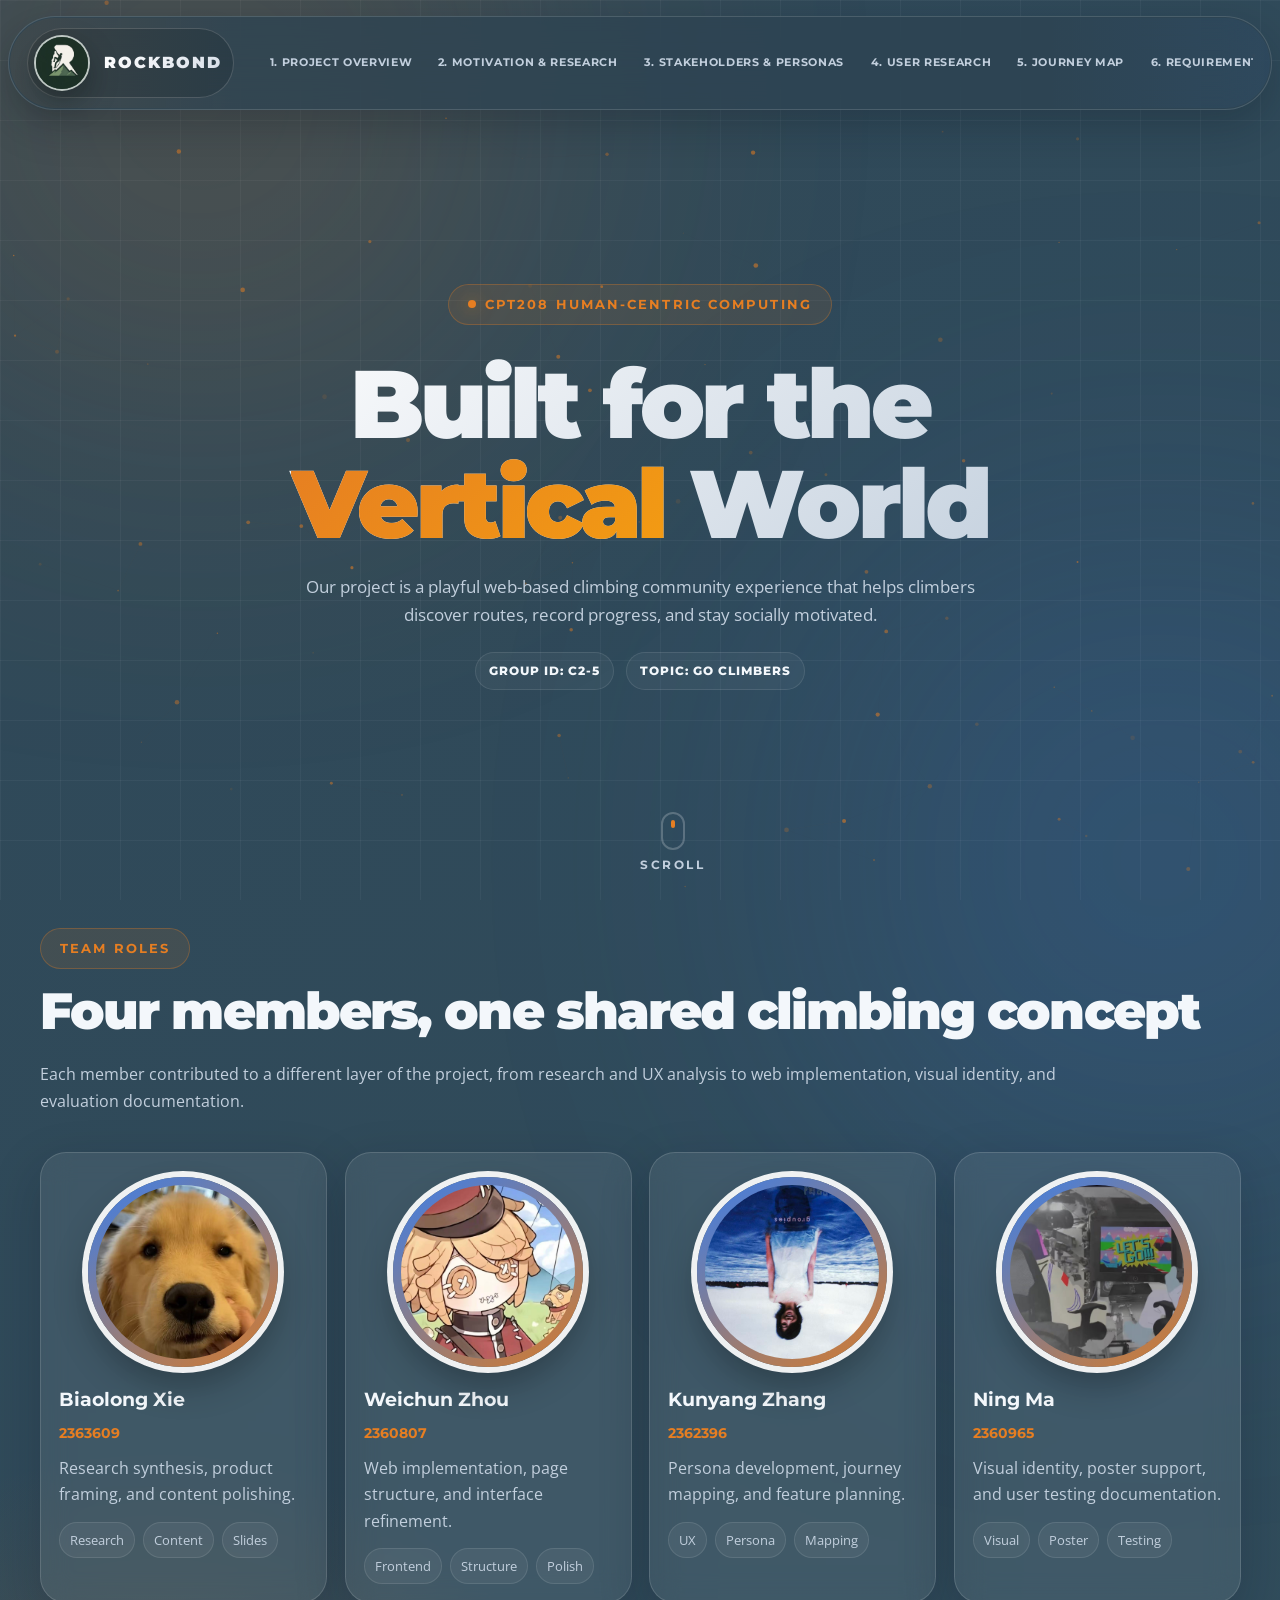
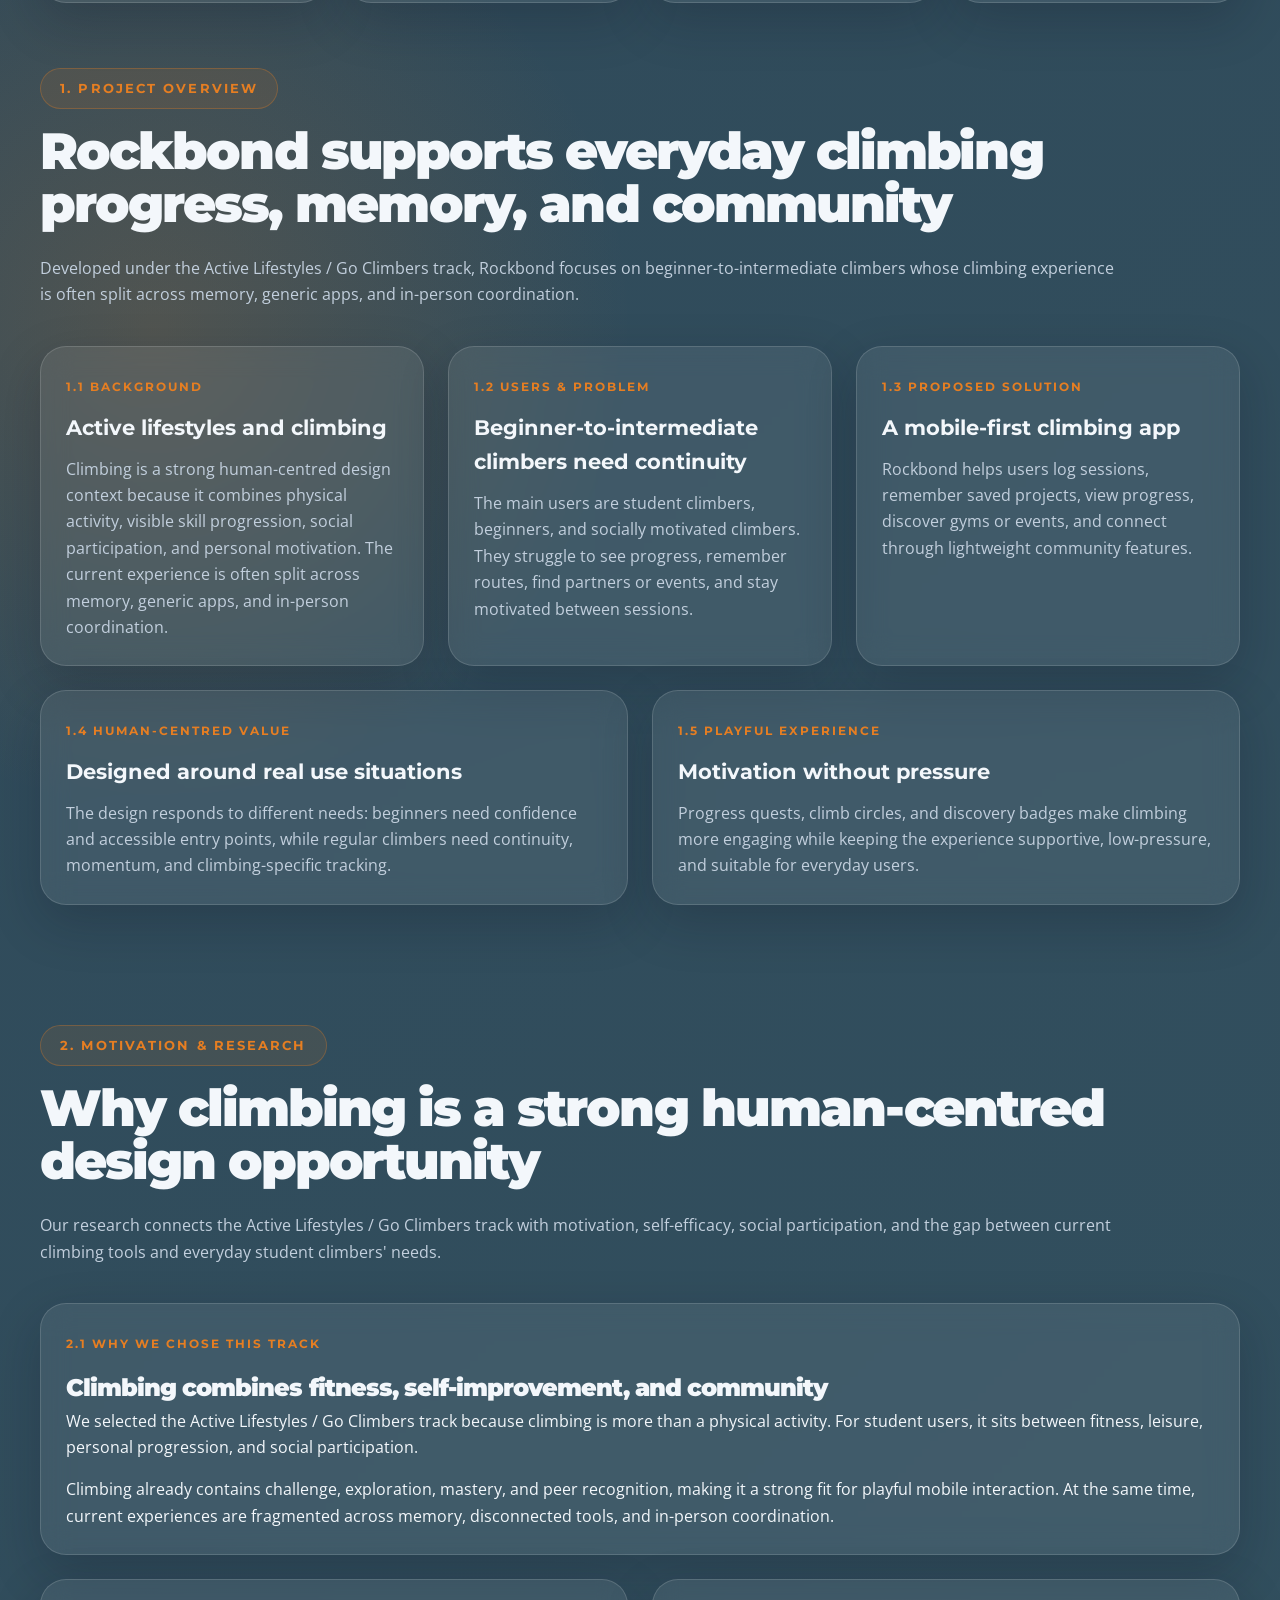
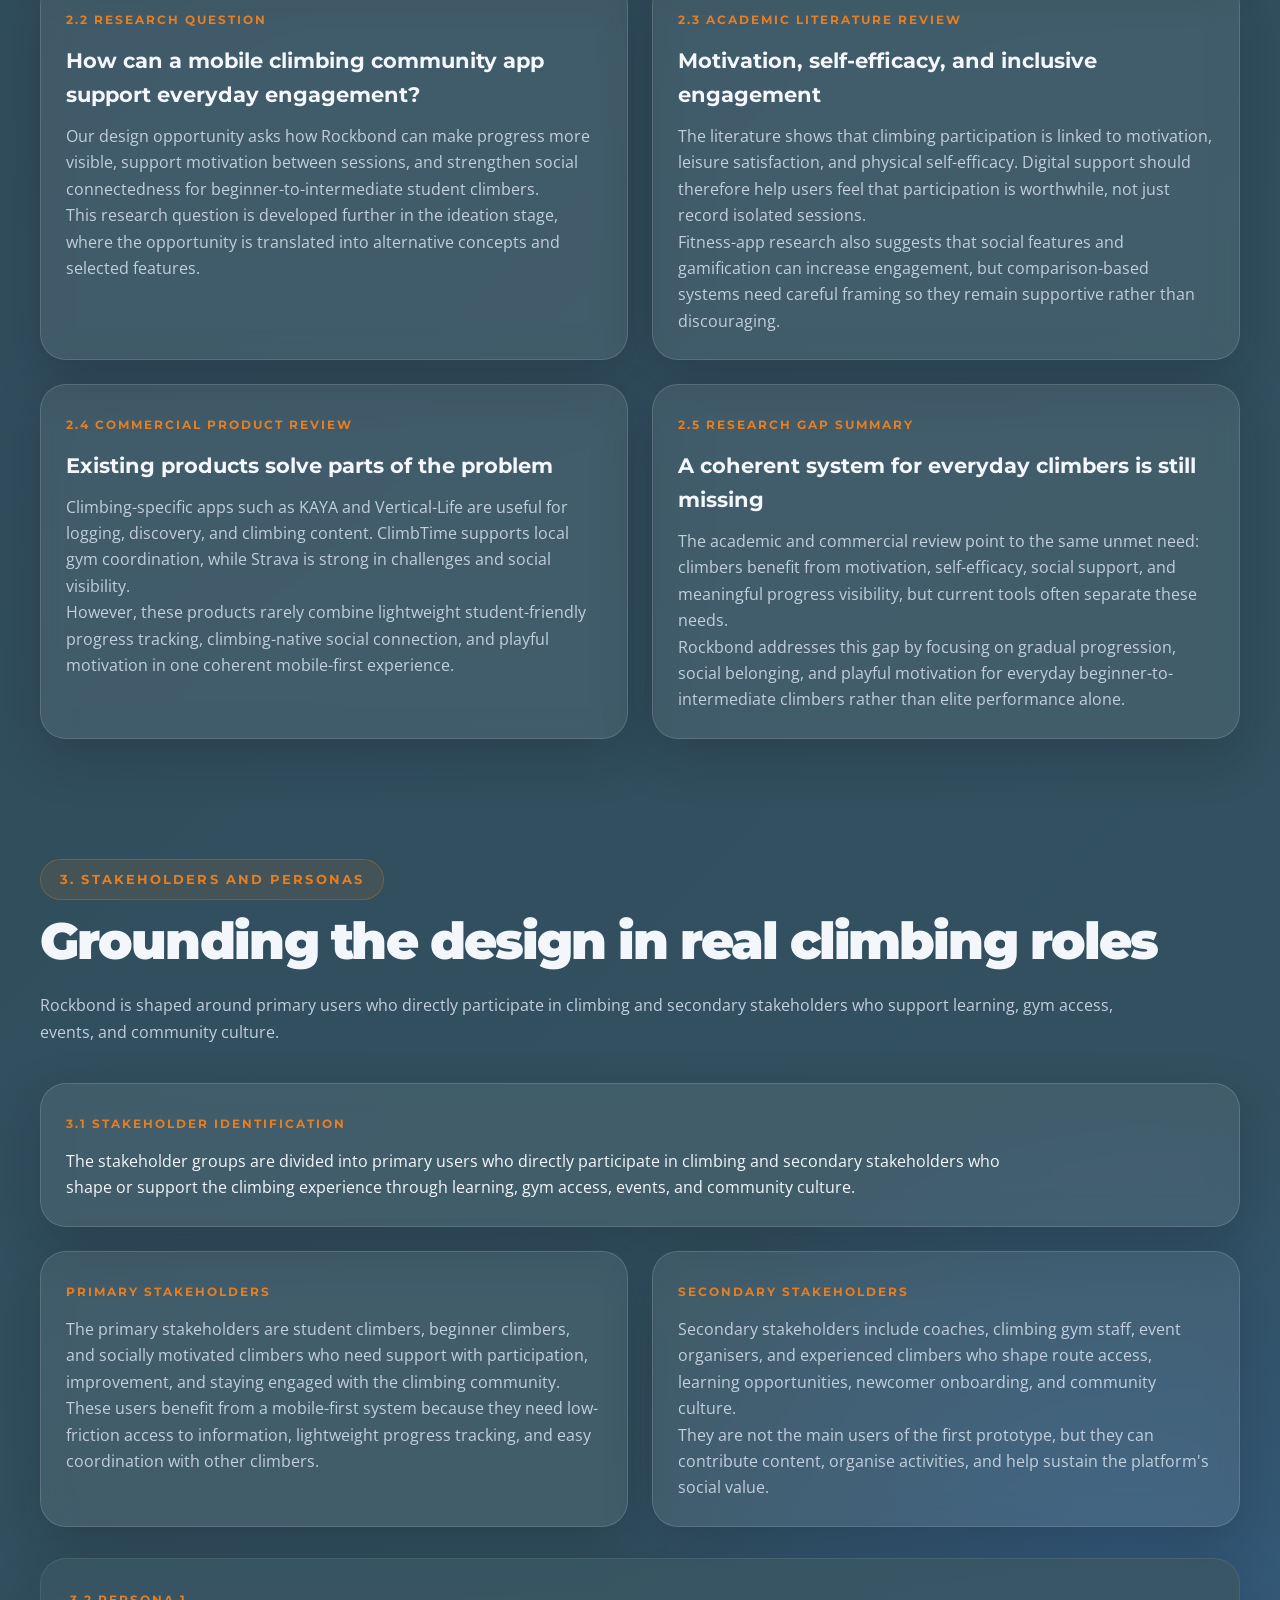
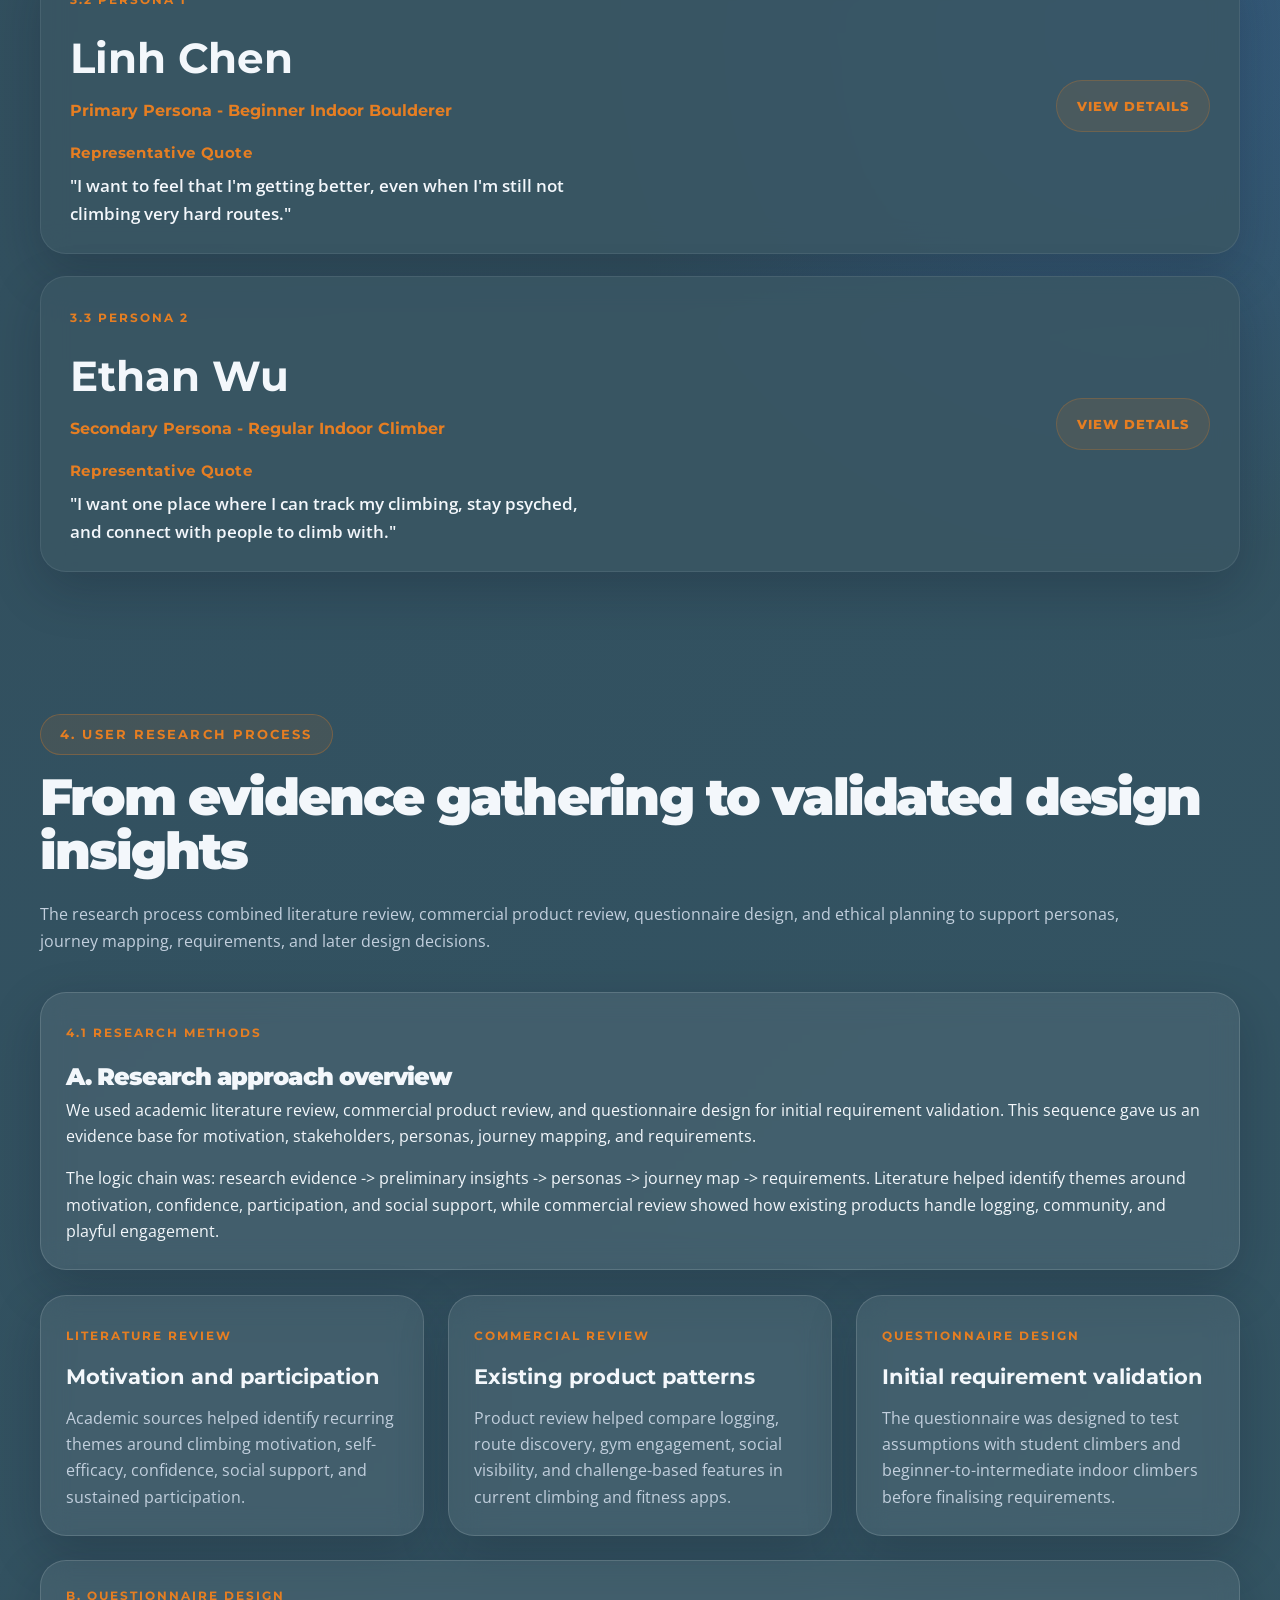
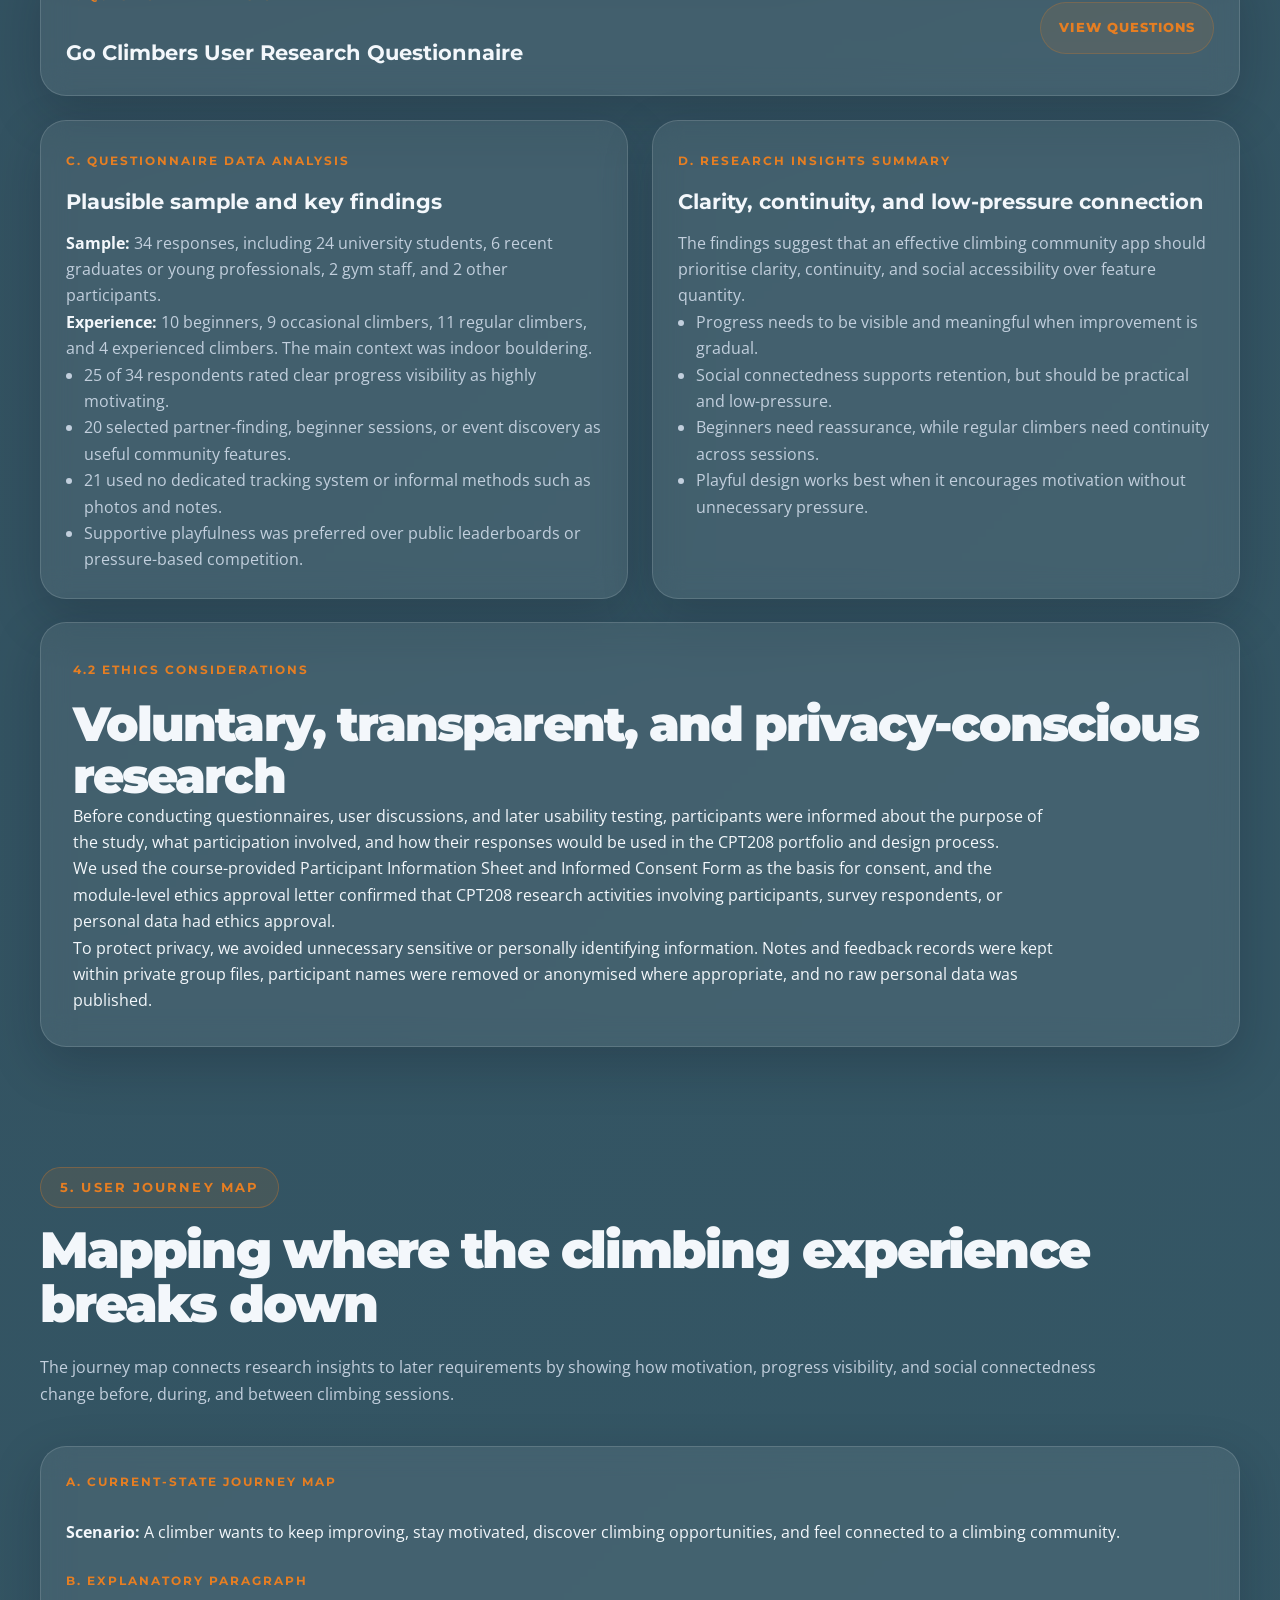
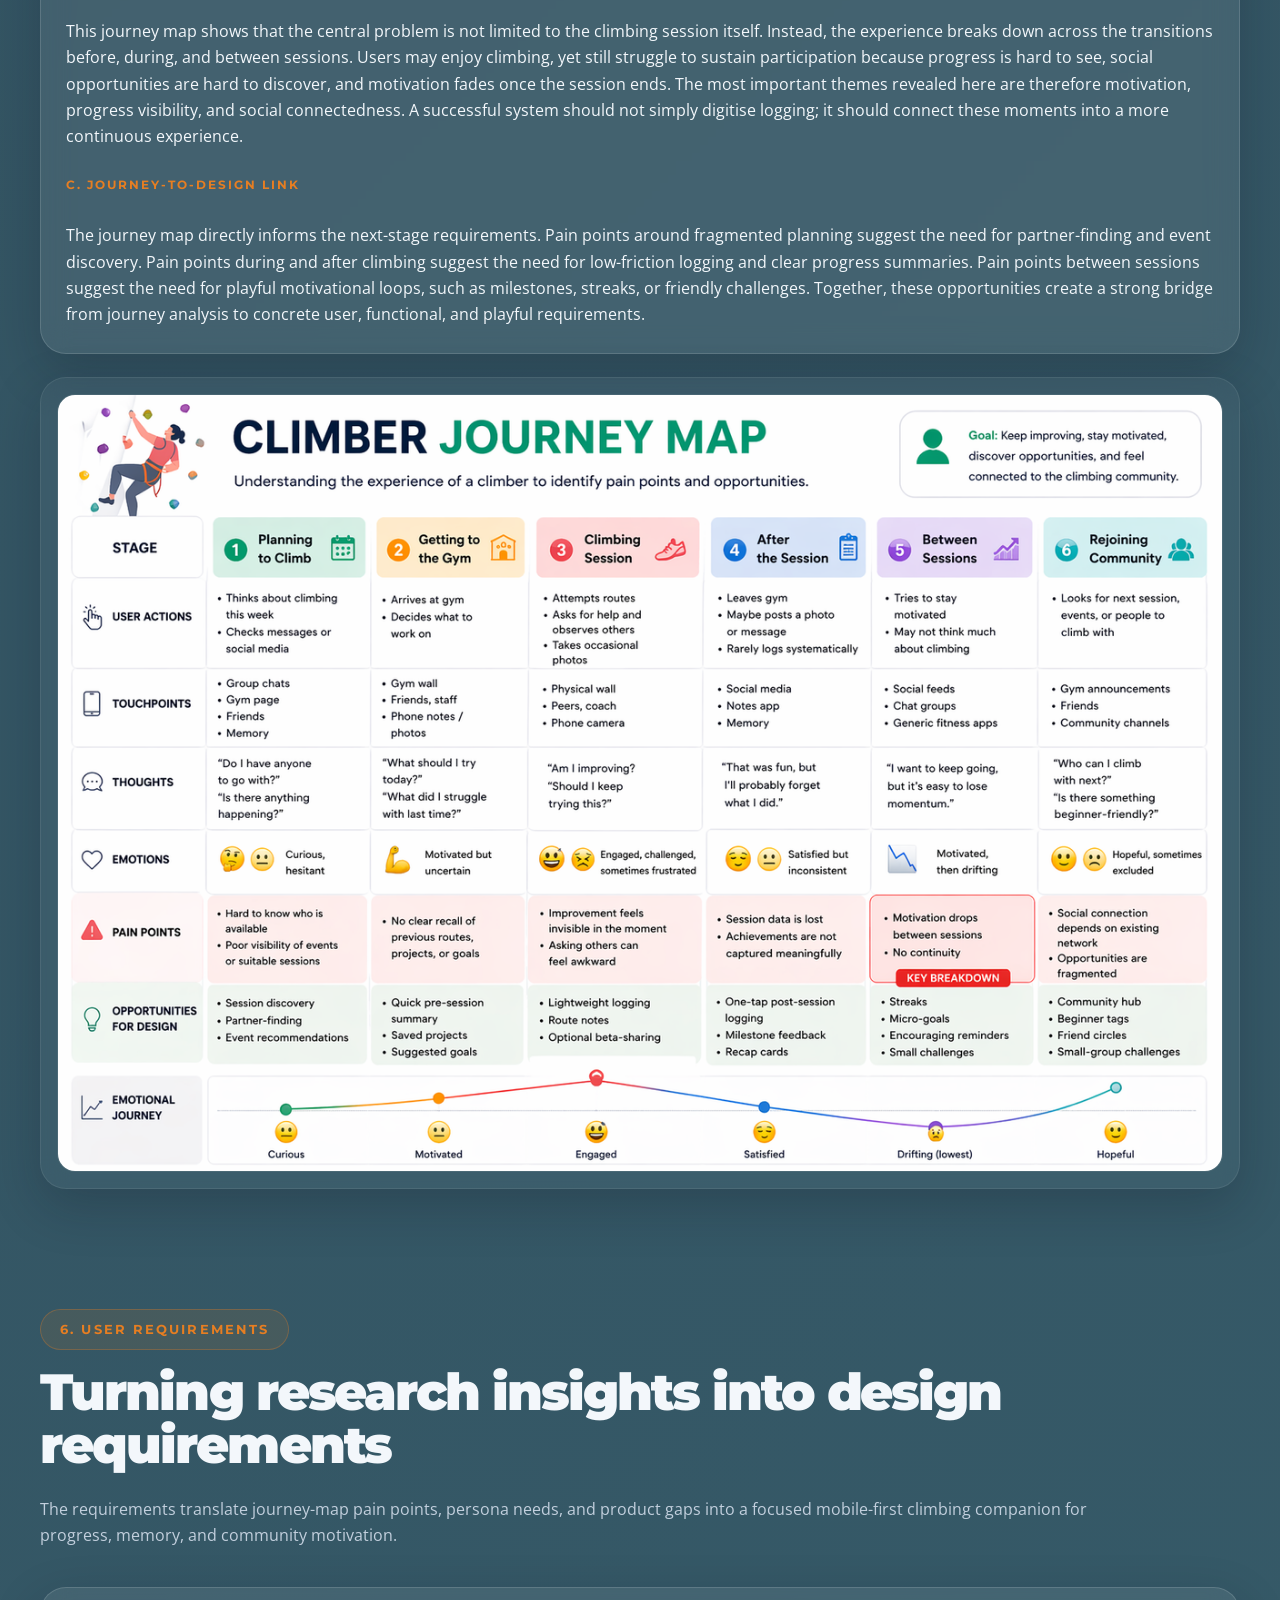
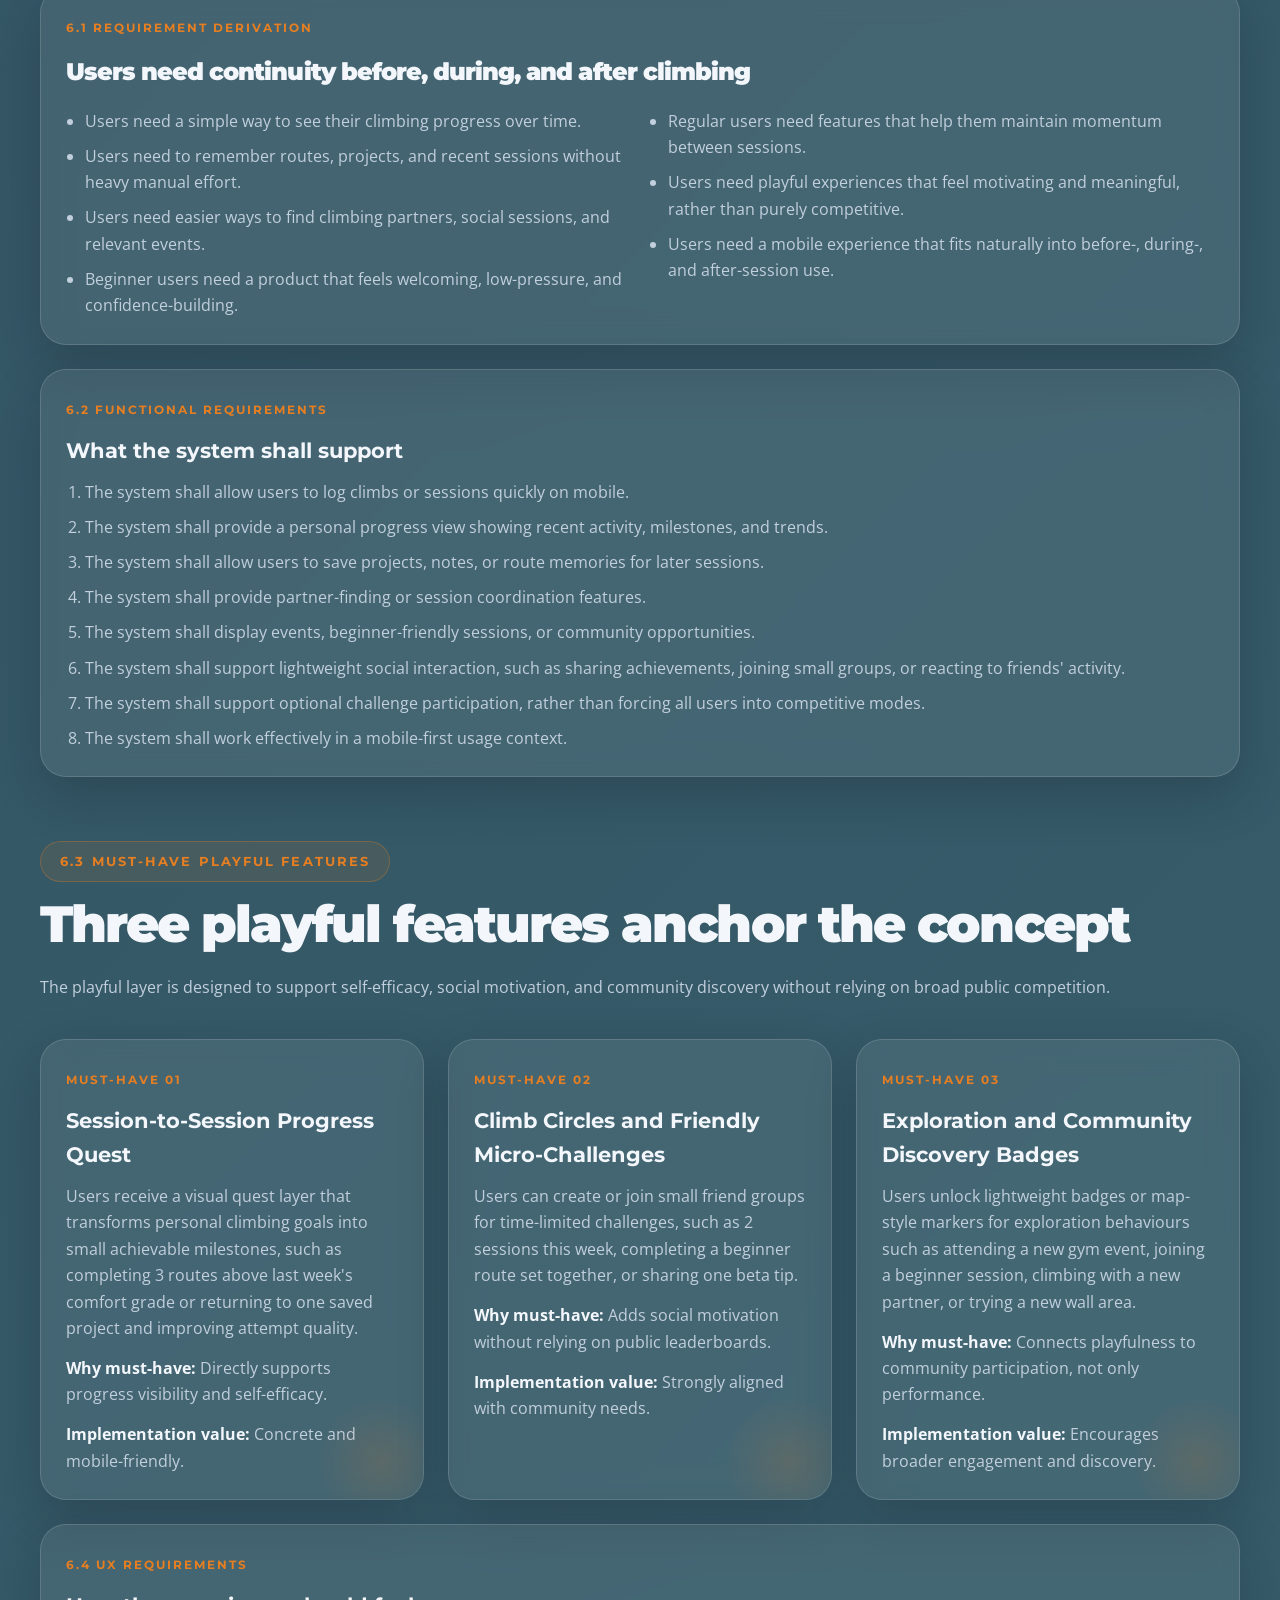
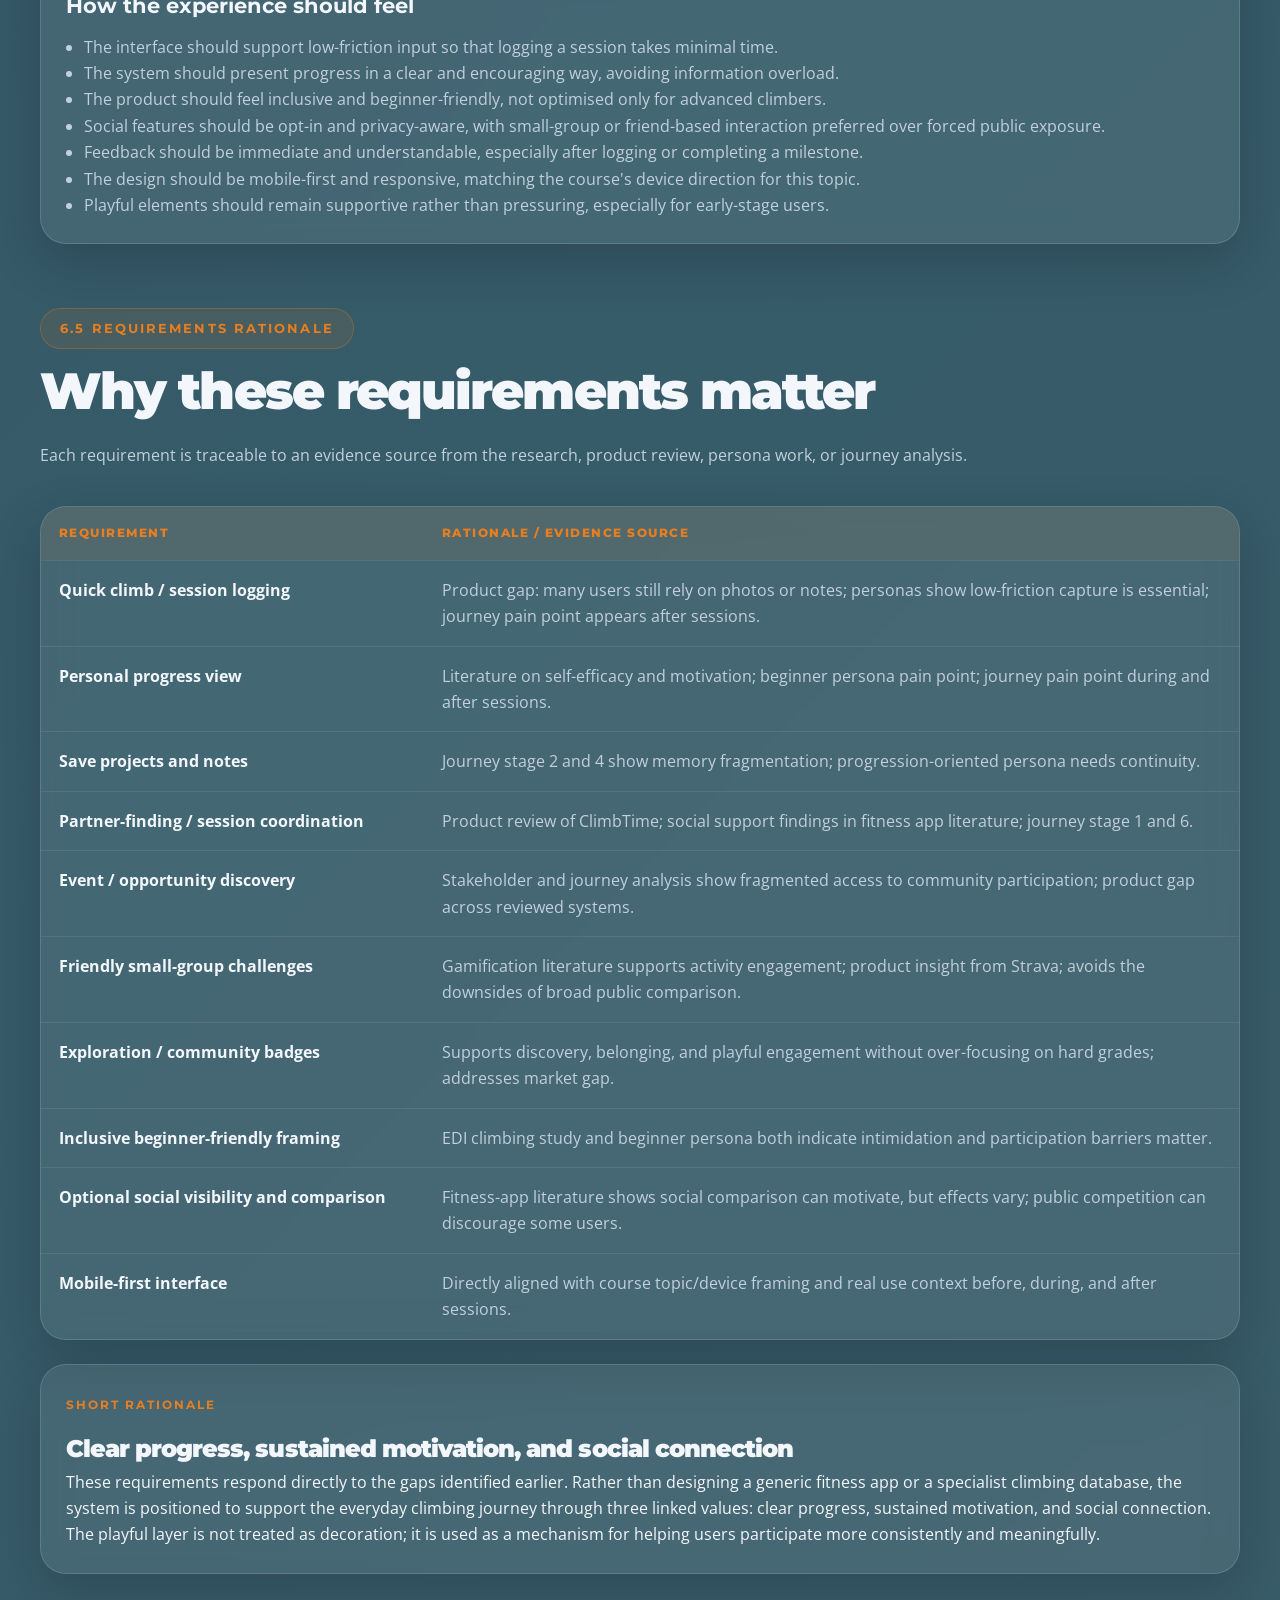
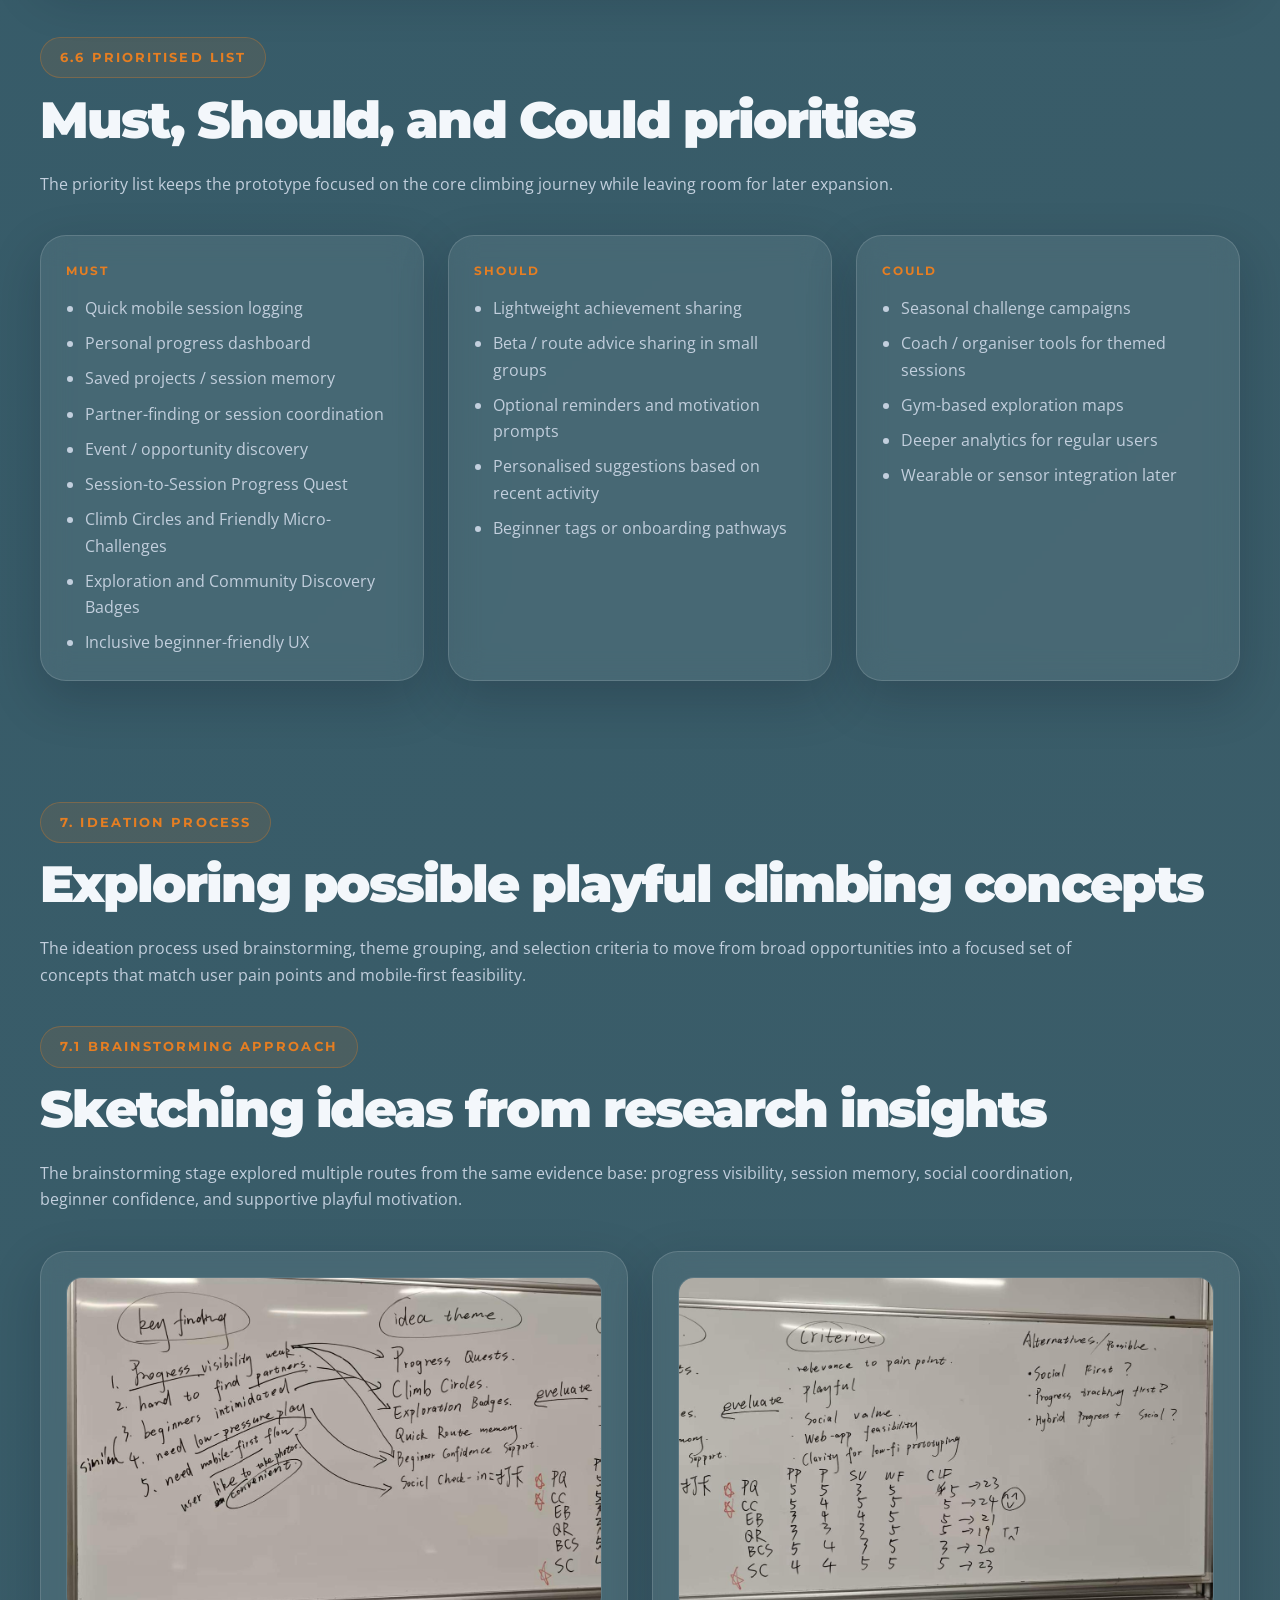
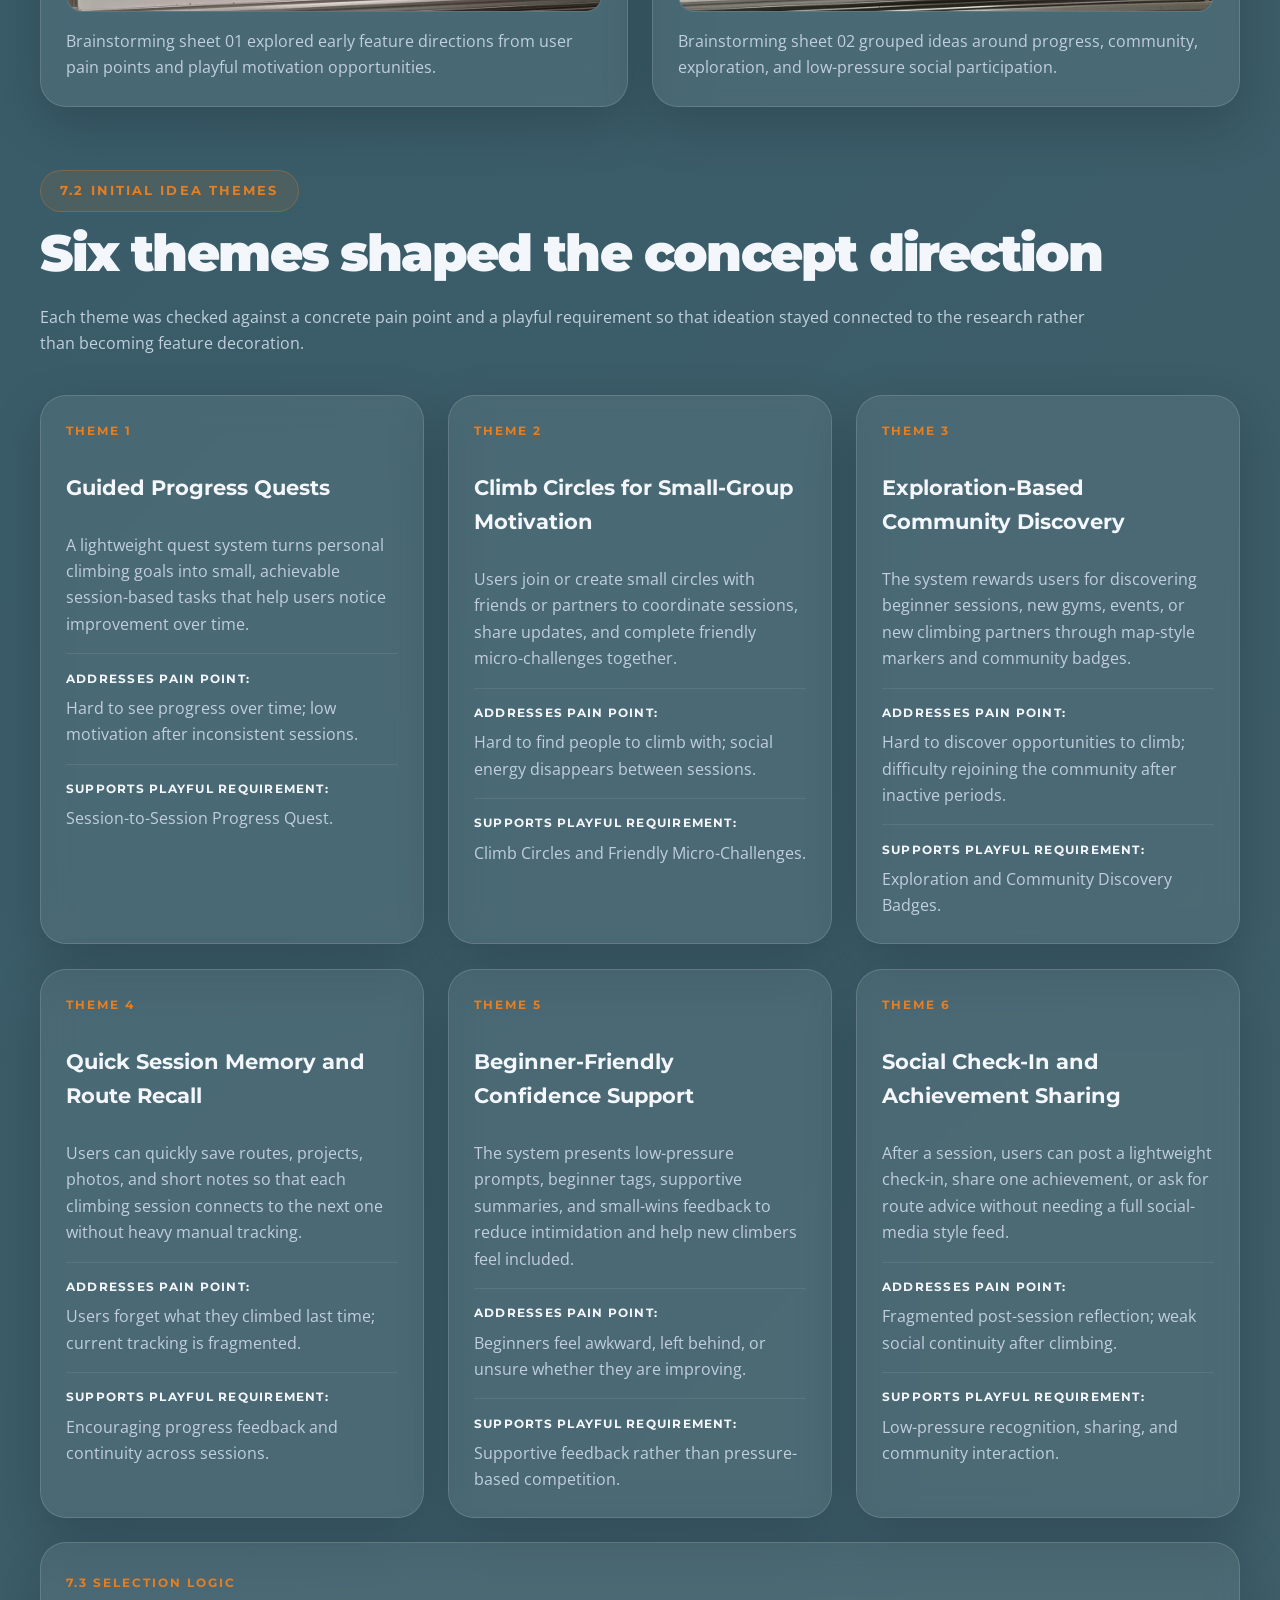
==== commit 9601f2db: "Update logo and appendices downloads" ====
--- a/index.html
+++ b/index.html
@@ -17,7 +17,7 @@
   <nav class="nav" aria-label="CPT208 project sections">
     <div class="nav-inner">
       <a class="brand" href="#cpt208">
-        <span class="brand-mark">^</span>
+        <span class="brand-mark"><img src="./image/logo.jpg" alt="" aria-hidden="true"></span>
         <span>rockbond</span>
       </a>
       <div class="nav-links">
@@ -1059,9 +1059,9 @@
       </div>
       <div class="card reveal appendices-card">
         <ol>
-          <li>CPT208.Ethics.InformationSheet.docx</li>
-          <li>CPT208.Ethics.InformedConsentForm.docx</li>
-          <li>CPT208.EthicsApproval.2026.pdf</li>
+          <li><a href="./CPT208.Ethics.InformationSheet.docx" download>CPT208.Ethics.InformationSheet.docx</a></li>
+          <li><a href="./CPT208.Ethics.InformedConsentForm.docx" download>CPT208.Ethics.InformedConsentForm.docx</a></li>
+          <li><a href="./CPT208.EthicsApproval.2026.pdf" download>CPT208.EthicsApproval.2026.pdf</a></li>
         </ol>
       </div>
     </section>
--- a/styles.css
+++ b/styles.css
@@ -1,16 +1,16 @@
 ﻿:root {
-  --dark: #0a0e17;
-  --dark2: #111827;
+  --dark: #2f4858;
+  --dark2: #3d5c68;
   --orange: #e67e22;
   --orange-bright: #f39c12;
   --orange-glow: rgba(230, 126, 34, 0.6);
   --blue: #3b82f6;
-  --card-bg: rgba(255, 255, 255, 0.04);
-  --card-border: rgba(255, 255, 255, 0.08);
-  --text-light: #e2e8f0;
-  --text-muted: #94a3b8;
-  --shadow-soft: 0 18px 50px rgba(0, 0, 0, 0.28);
-  --shadow-strong: 0 28px 70px rgba(0, 0, 0, 0.38);
+  --card-bg: rgba(255, 255, 255, 0.075);
+  --card-border: rgba(255, 255, 255, 0.14);
+  --text-light: #f3f7fb;
+  --text-muted: #c2cfdd;
+  --shadow-soft: 0 18px 50px rgba(12, 20, 31, 0.22);
+  --shadow-strong: 0 28px 70px rgba(12, 20, 31, 0.32);
   --container: 1200px;
   --nav-height: 86px;
   --radius-lg: 26px;
@@ -32,6 +32,10 @@
 body {
   isolation: isolate;
   font-family: 'Open Sans', Arial, sans-serif;
+  background:
+    radial-gradient(circle at 12% 8%, rgba(230, 126, 34, 0.18), transparent 30rem),
+    radial-gradient(circle at 88% 20%, rgba(59, 130, 246, 0.2), transparent 34rem),
+    linear-gradient(135deg, #2f4858 0%, #365b69 48%, #4a6268 100%);
   background-color: var(--dark);
   color: var(--text-light);
   line-height: 1.65;
@@ -89,8 +93,8 @@
   z-index: -3;
   pointer-events: none;
   background-image:
-    linear-gradient(rgba(255, 255, 255, 0.02) 1px, transparent 1px),
-    linear-gradient(90deg, rgba(255, 255, 255, 0.02) 1px, transparent 1px);
+    linear-gradient(rgba(255, 255, 255, 0.045) 1px, transparent 1px),
+    linear-gradient(90deg, rgba(255, 255, 255, 0.045) 1px, transparent 1px);
   background-size: 60px 60px;
 }
 
@@ -100,7 +104,7 @@
   height: 600px;
   border-radius: 50%;
   filter: blur(180px);
-  opacity: 0.15;
+  opacity: 0.22;
   z-index: -2;
   pointer-events: none;
 }
@@ -128,14 +132,14 @@
 
 .nav {
   position: relative;
-  width: min(1840px, calc(100% - 28px));
-  margin: 18px auto 0;
-  background: rgba(10, 14, 23, 0.72);
-  border: 1px solid rgba(255, 255, 255, 0.08);
+  width: min(1960px, calc(100% - 16px));
+  margin: 16px auto 0;
+  background: rgba(45, 68, 82, 0.76);
+  border: 1px solid rgba(255, 255, 255, 0.14);
   border-radius: 999px;
   backdrop-filter: blur(20px);
   -webkit-backdrop-filter: blur(20px);
-  box-shadow: 0 16px 42px rgba(0, 0, 0, 0.3);
+  box-shadow: 0 16px 42px rgba(12, 20, 31, 0.24);
   animation: navFloatIn 0.7s ease-out both;
 }
 
@@ -152,18 +156,20 @@
   display: grid;
   grid-template-columns: auto minmax(0, 1fr);
   align-items: center;
-  gap: 1.2rem;
-  min-height: 76px;
-  padding: 0.65rem 0.95rem;
+  gap: 1.35rem;
+  min-height: 84px;
+  padding: 0.7rem 1.1rem;
 }
 
 .brand {
   display: inline-flex;
   align-items: center;
-  gap: 0.8rem;
+  gap: 0.9rem;
   flex: 0 0 auto;
-  padding: 0.3rem 0.45rem 0.3rem 0.3rem;
+  padding: 0.36rem 0.7rem 0.36rem 0.38rem;
   border-radius: 999px;
+  background: rgba(13, 24, 28, 0.18);
+  border: 1px solid rgba(255, 255, 255, 0.16);
   font-weight: 900;
   font-size: 1rem;
   letter-spacing: 0.08em;
@@ -180,52 +186,28 @@
   position: relative;
   display: grid;
   place-items: center;
-  width: 48px;
-  height: 48px;
-  border-radius: 16px;
-  border: 1px solid rgba(255, 255, 255, 0.1);
-  background:
-    radial-gradient(circle at 30% 30%, rgba(255, 255, 255, 0.22), transparent 34%),
-    linear-gradient(145deg, #f39c12 0%, #e67e22 48%, #b45309 100%);
-  color: #fff;
+  width: 56px;
+  height: 56px;
+  border-radius: 50%;
+  border: 2px solid rgba(255, 255, 255, 0.72);
+  background: #173528;
   box-shadow:
-    0 12px 30px rgba(230, 126, 34, 0.32),
-    inset 0 1px 0 rgba(255, 255, 255, 0.2);
-  font-size: 1.05rem;
-  font-weight: 900;
+    0 12px 28px rgba(6, 19, 17, 0.34),
+    inset 0 0 0 1px rgba(255, 255, 255, 0.14);
   overflow: hidden;
 }
 
-.brand-mark::before {
-  content: '';
-  position: absolute;
-  inset: 10px 11px 12px;
-  border-radius: 12px 12px 16px 16px;
-  background: linear-gradient(180deg, rgba(10, 14, 23, 0.08), rgba(10, 14, 23, 0.24));
-  clip-path: polygon(50% 8%, 88% 82%, 66% 82%, 50% 54%, 34% 82%, 12% 82%);
-}
-
-.brand-mark::after {
-  content: '';
-  position: absolute;
-  width: 7px;
-  height: 7px;
-  top: 11px;
-  right: 11px;
-  border-radius: 999px;
-  background: rgba(255, 255, 255, 0.92);
-  box-shadow: 0 0 18px rgba(255, 255, 255, 0.38);
-}
-
-.brand-mark span,
+.brand-mark img {
+  width: 100%;
+  height: 100%;
+  object-fit: cover;
+  object-position: center;
+  transform: scale(1.1);
+}
+
 .brand > span:last-child {
   position: relative;
   z-index: 1;
-}
-
-.brand-mark {
-  font-size: 0.9rem;
-  text-shadow: 0 2px 10px rgba(0, 0, 0, 0.22);
 }
 
 .brand > span:last-child {
@@ -975,6 +957,19 @@
   margin-top: 0.65rem;
 }
 
+.appendices-card a {
+  color: var(--text-light);
+  text-decoration: underline;
+  text-decoration-color: rgba(230, 126, 34, 0.55);
+  text-underline-offset: 0.22em;
+  transition: color 0.25s ease, text-decoration-color 0.25s ease;
+}
+
+.appendices-card a:hover {
+  color: var(--orange-bright);
+  text-decoration-color: currentColor;
+}
+
 .stakeholder-intro {
   margin-bottom: 1.5rem;
 }
@@ -1210,7 +1205,7 @@
   margin-bottom: 22px;
   border: 1px solid rgba(255, 255, 255, 0.08);
   border-radius: var(--radius-lg);
-  background: rgba(17, 24, 39, 0.82);
+  background: rgba(58, 86, 99, 0.84);
   box-shadow: var(--shadow-soft);
   backdrop-filter: blur(14px);
   -webkit-backdrop-filter: blur(14px);
@@ -1349,7 +1344,7 @@
   bottom: 0;
   left: 0;
   height: 120px;
-  background: linear-gradient(to top, rgba(10, 14, 23, 0.9), transparent);
+  background: linear-gradient(to top, rgba(47, 72, 88, 0.82), transparent);
   pointer-events: none;
 }
 
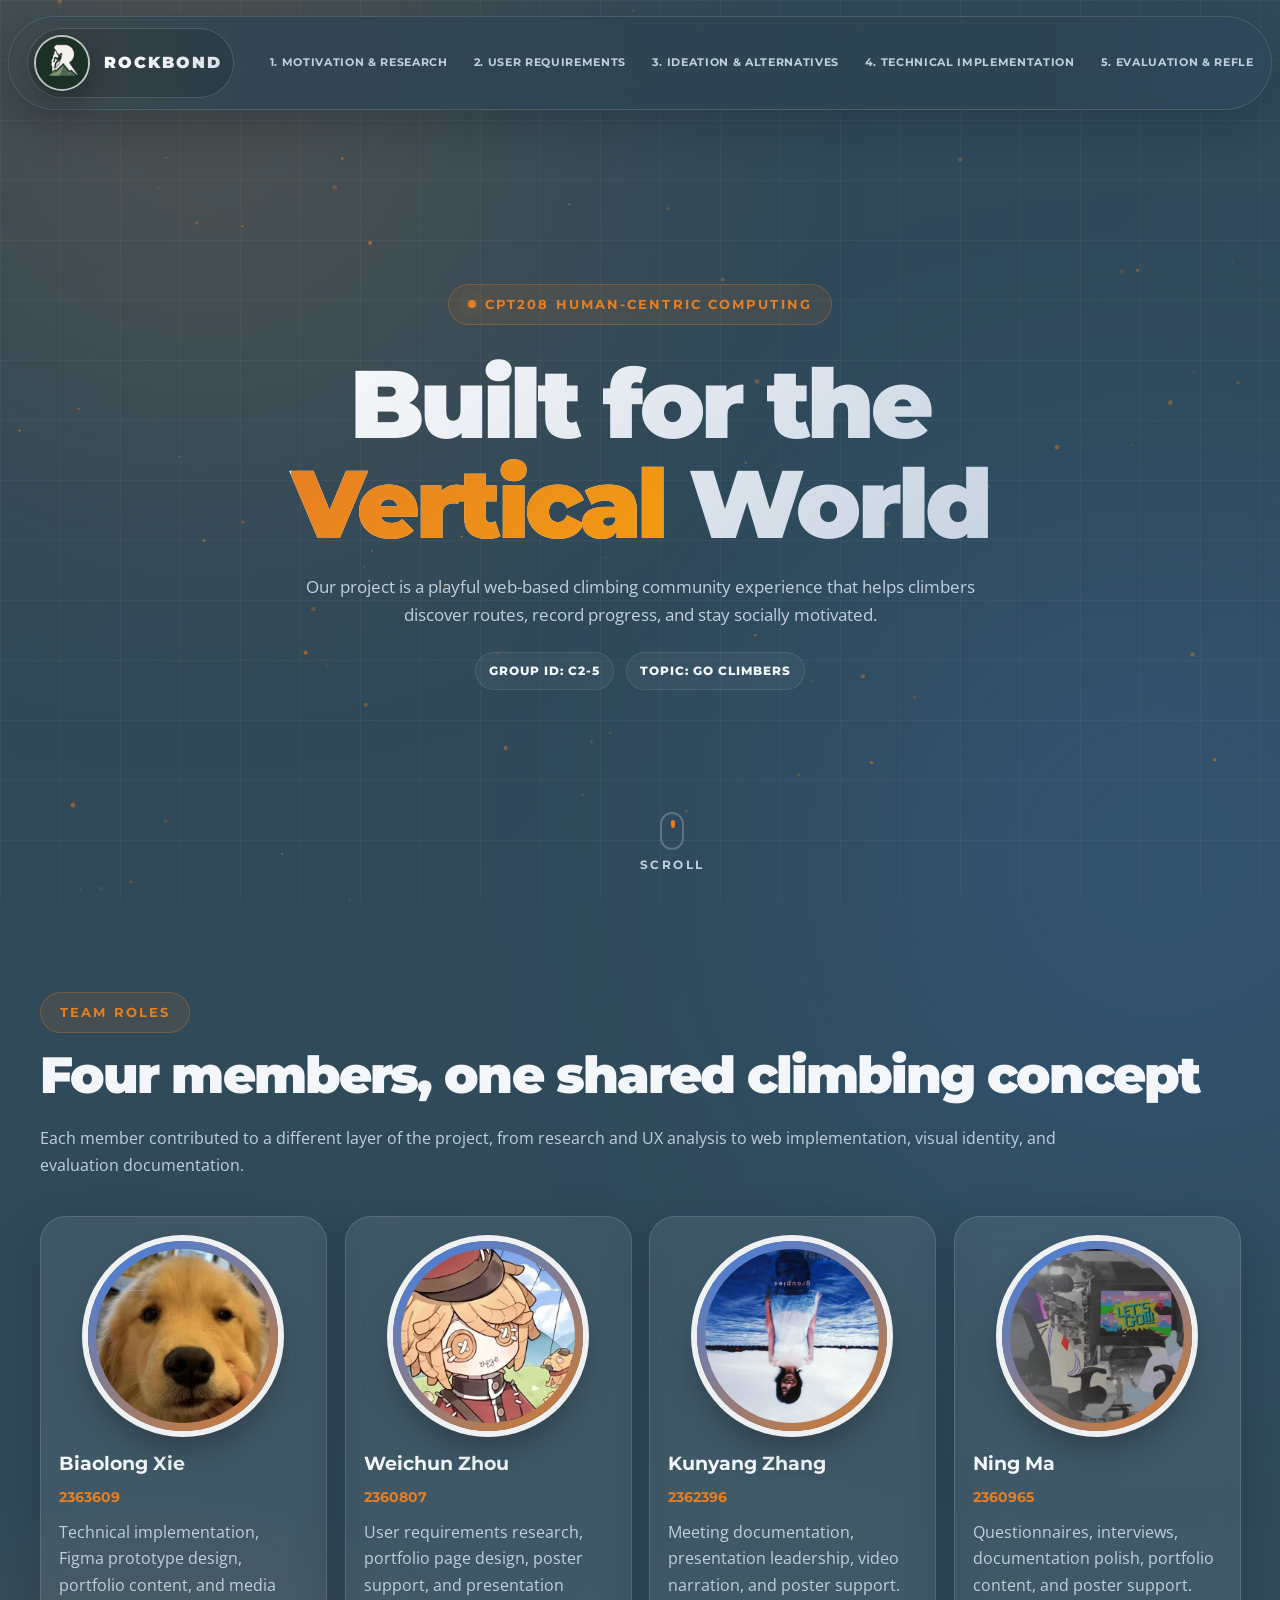
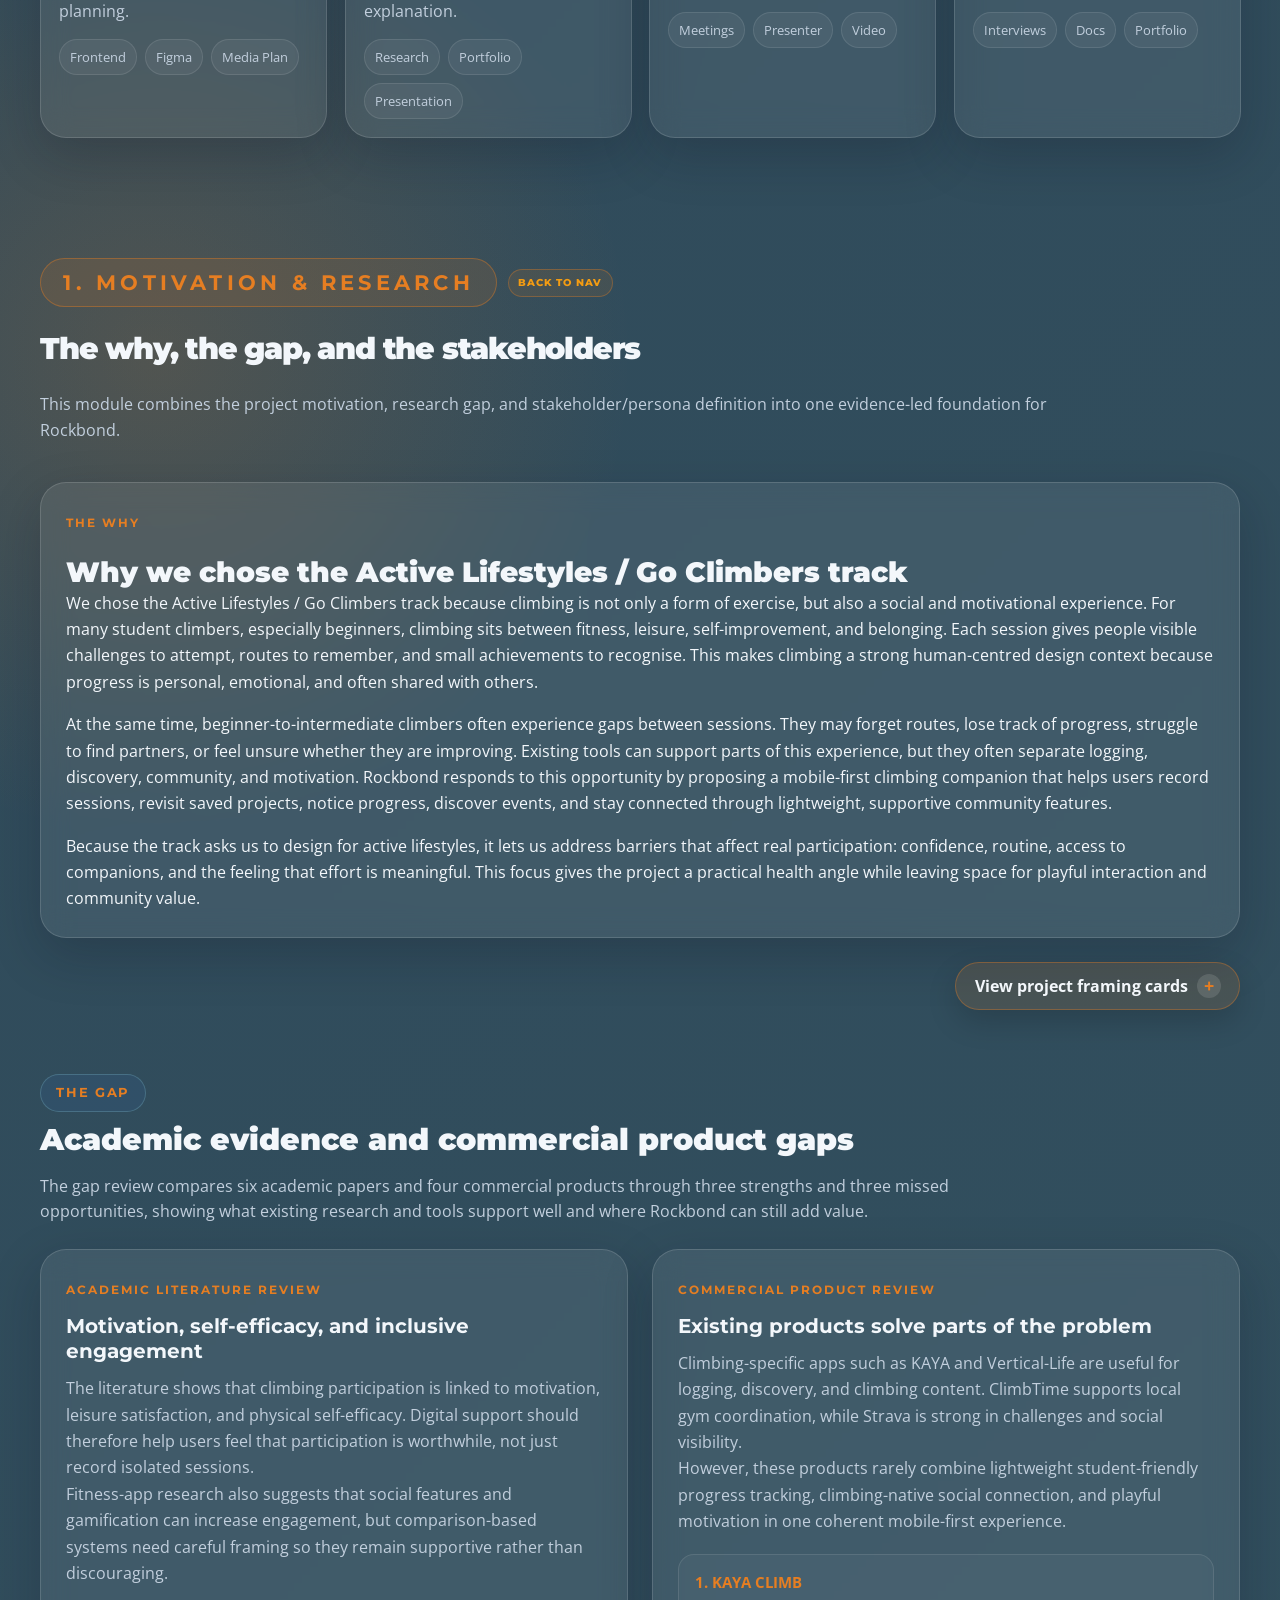
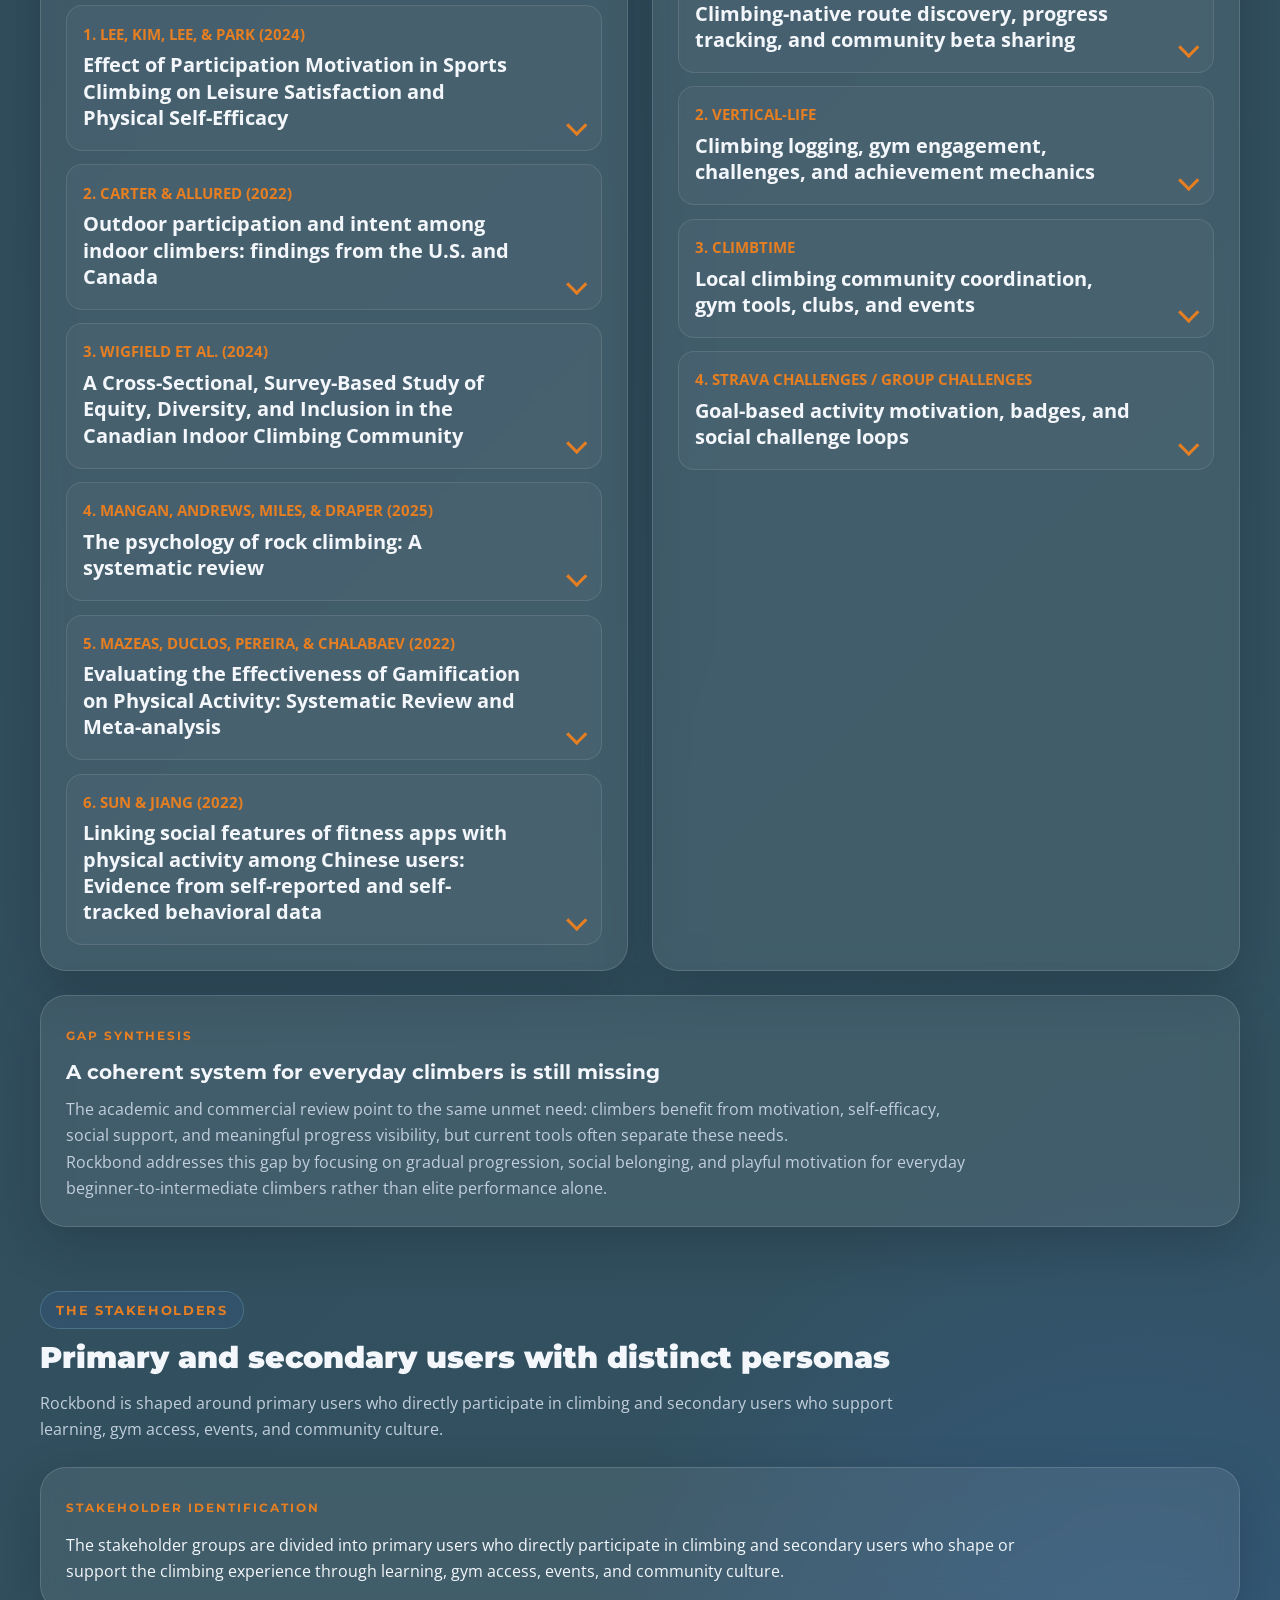
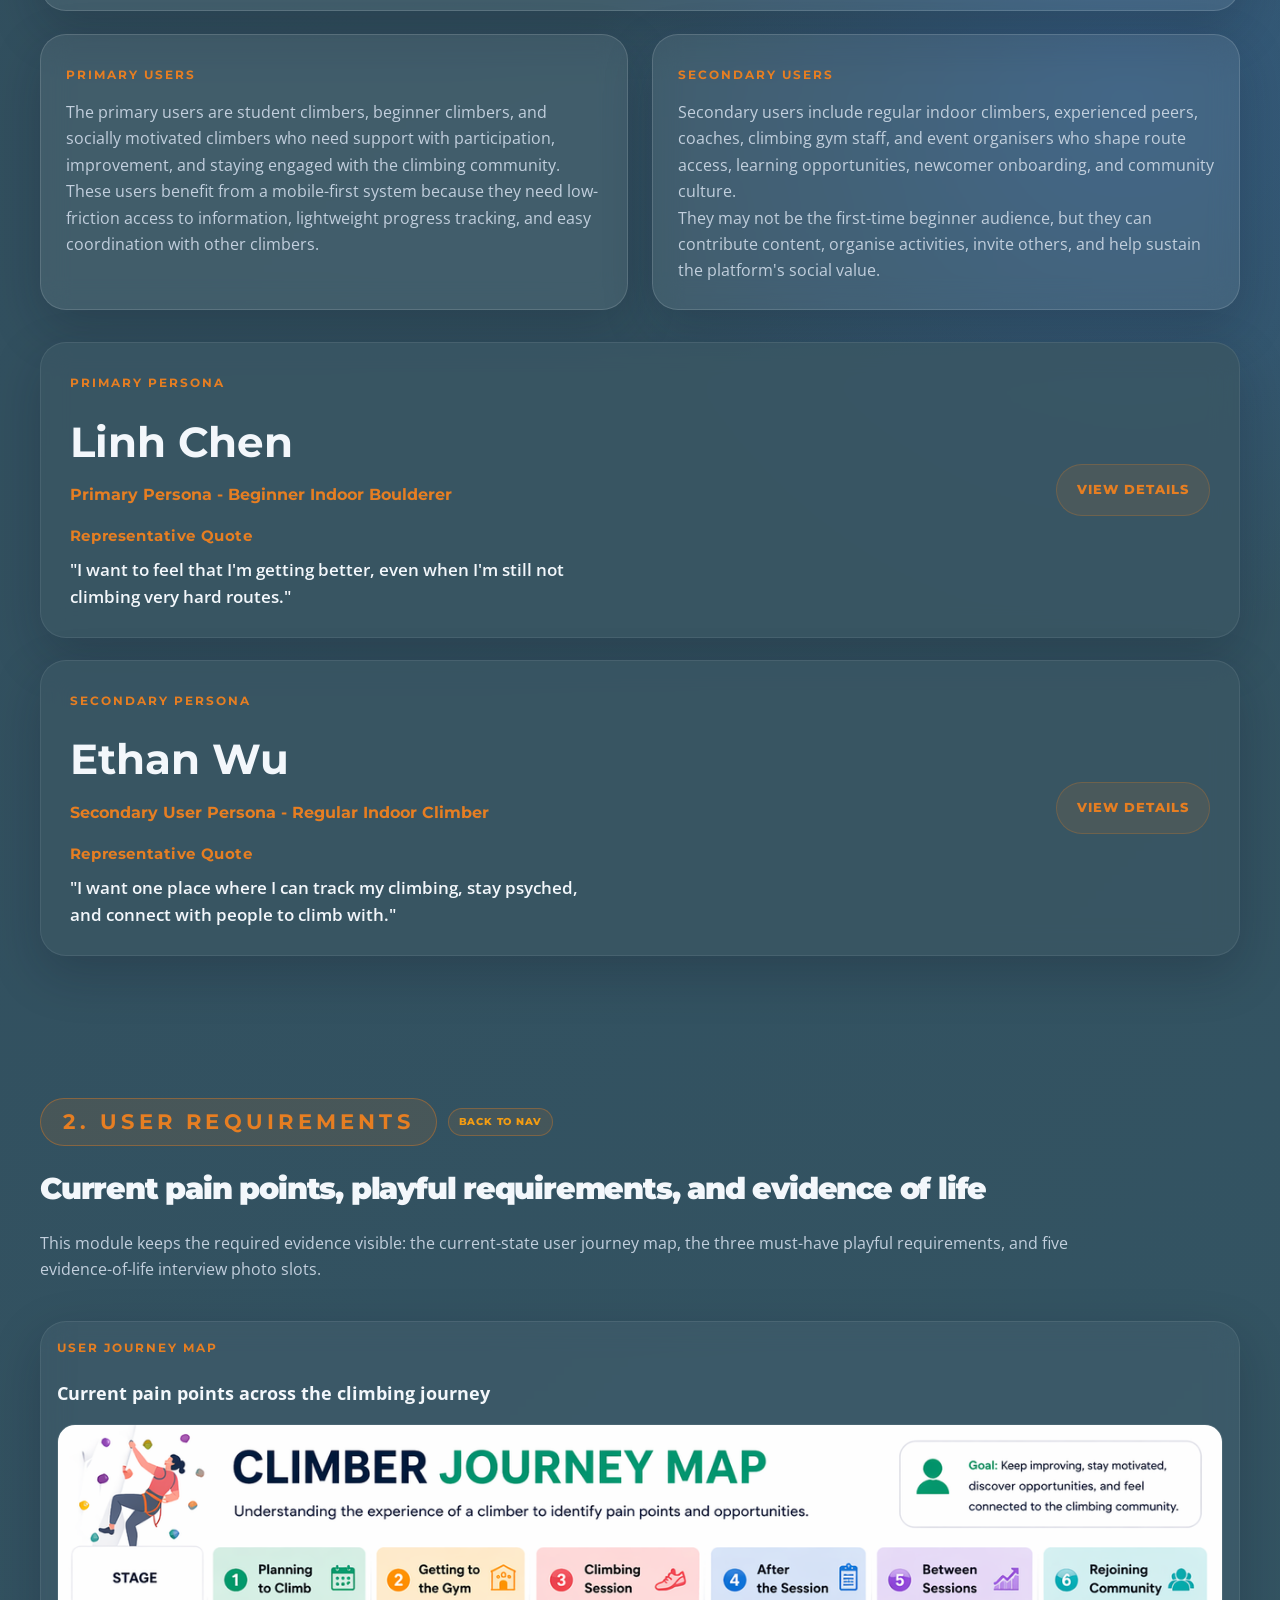
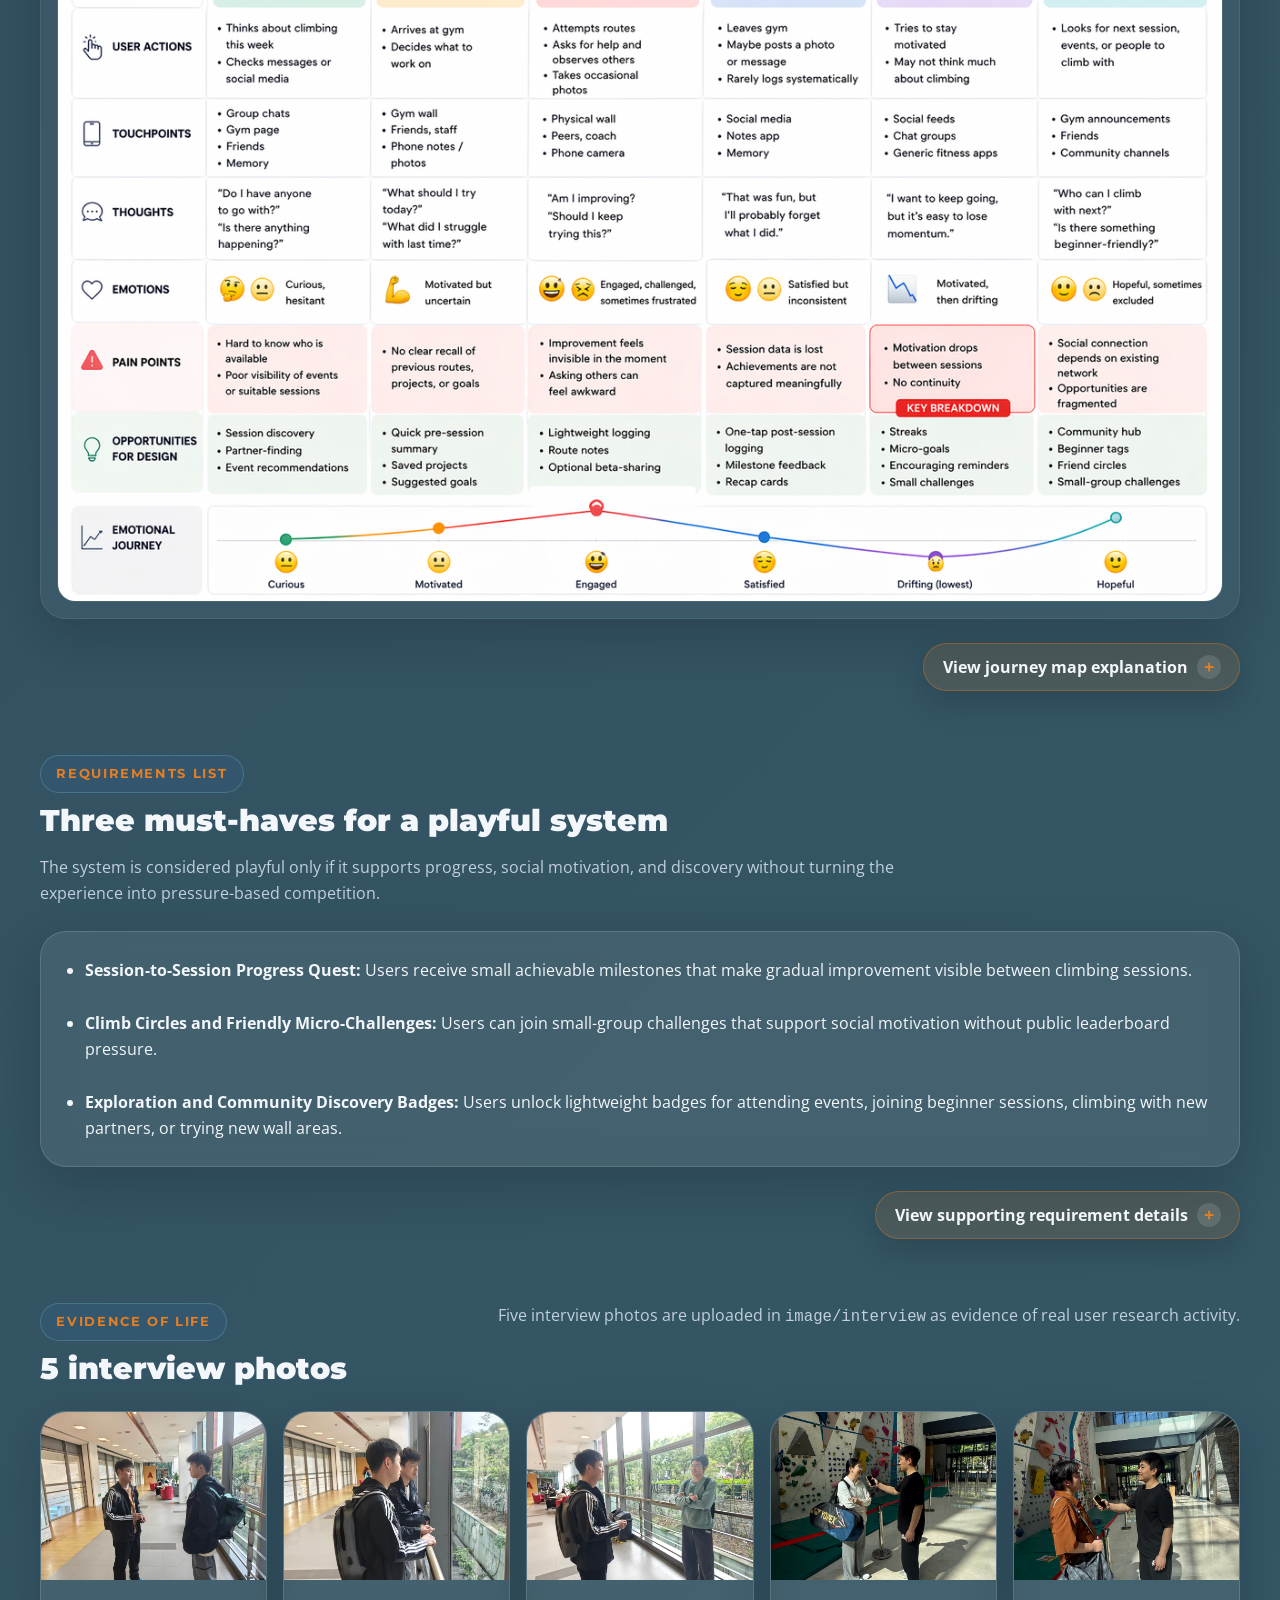
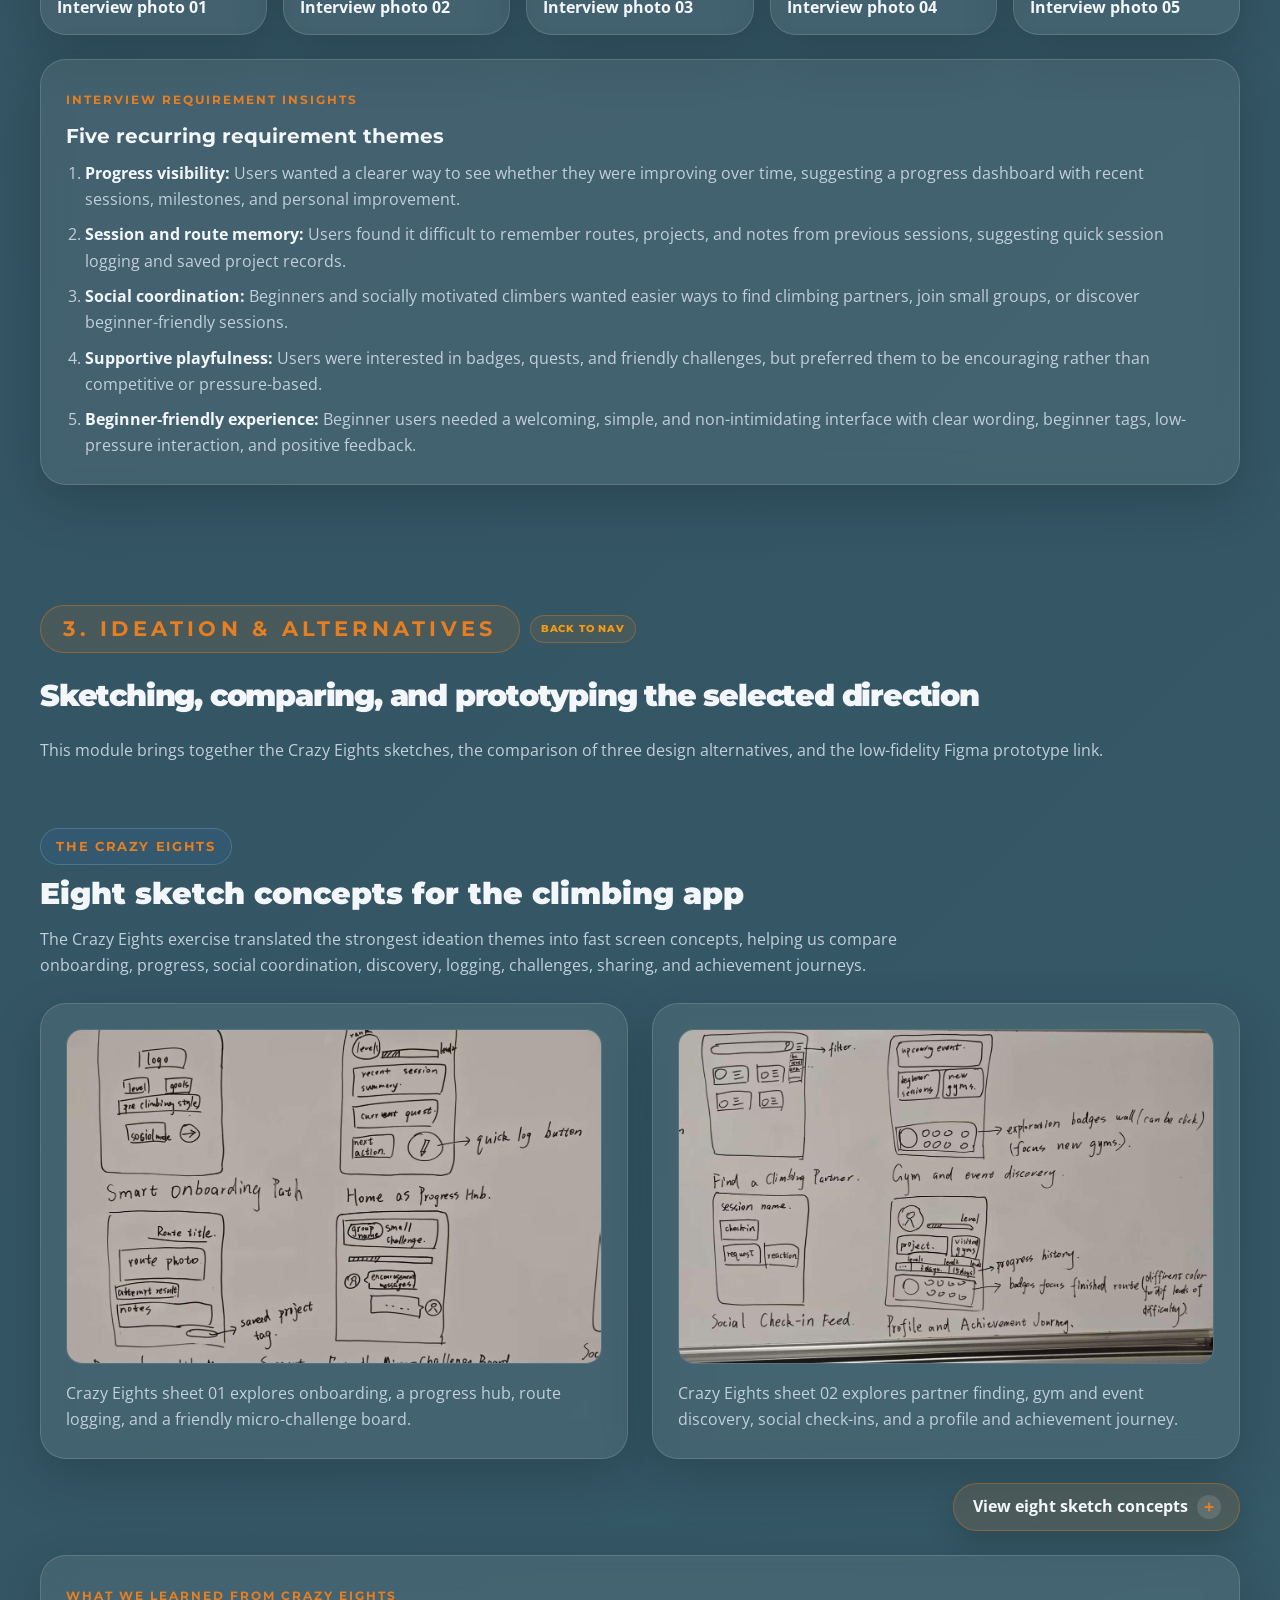
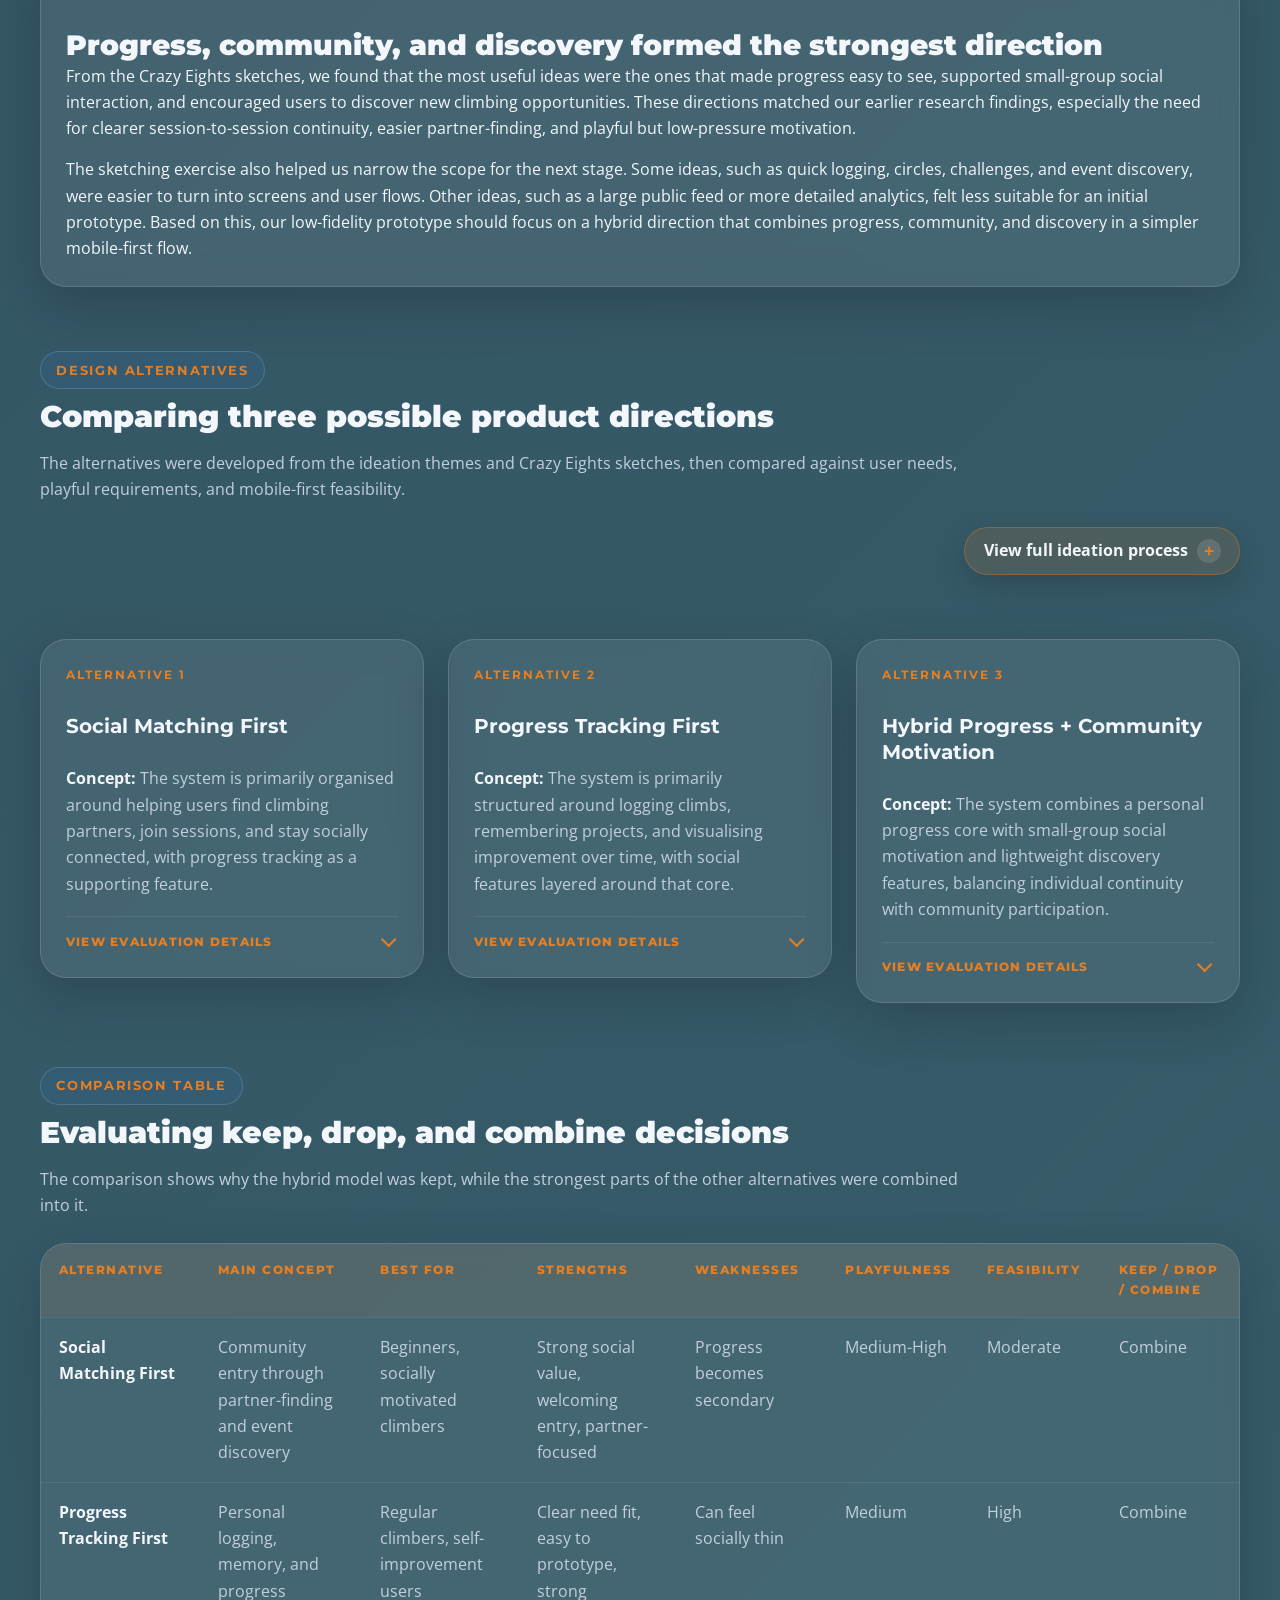
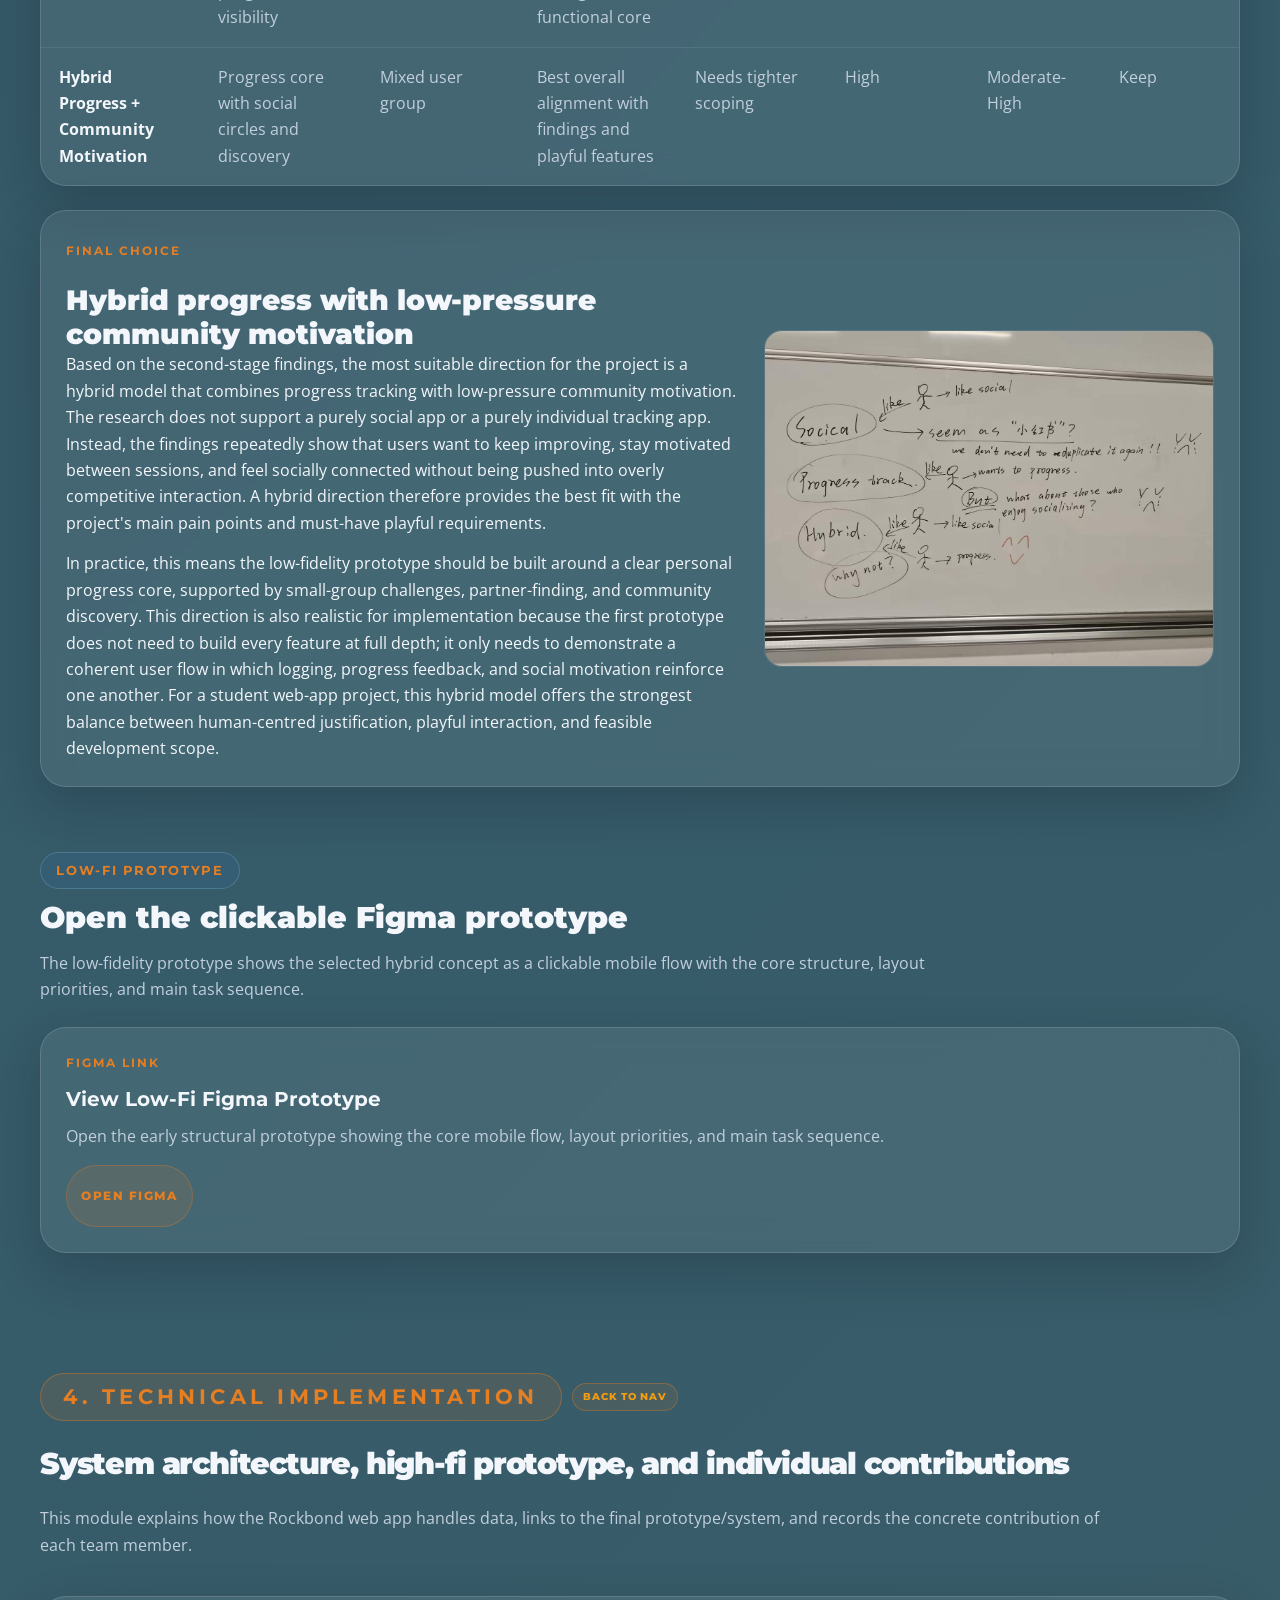
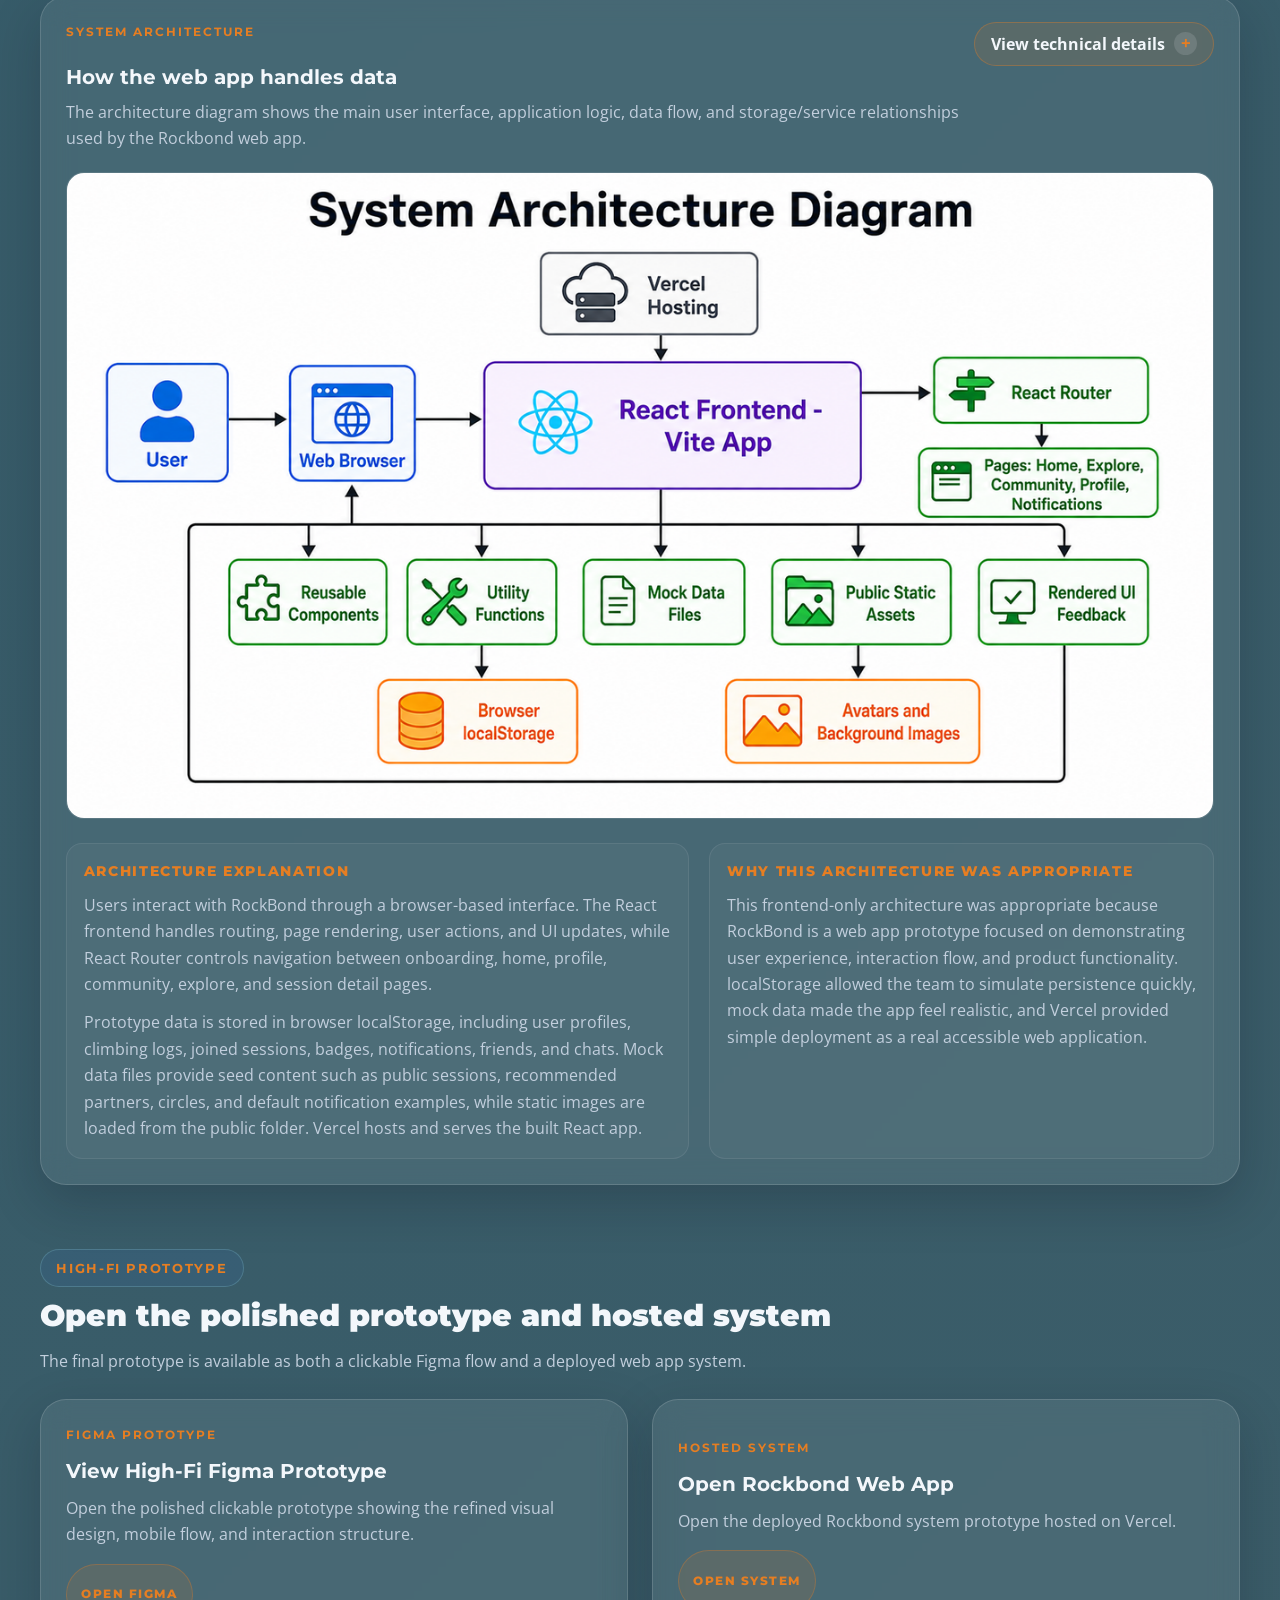
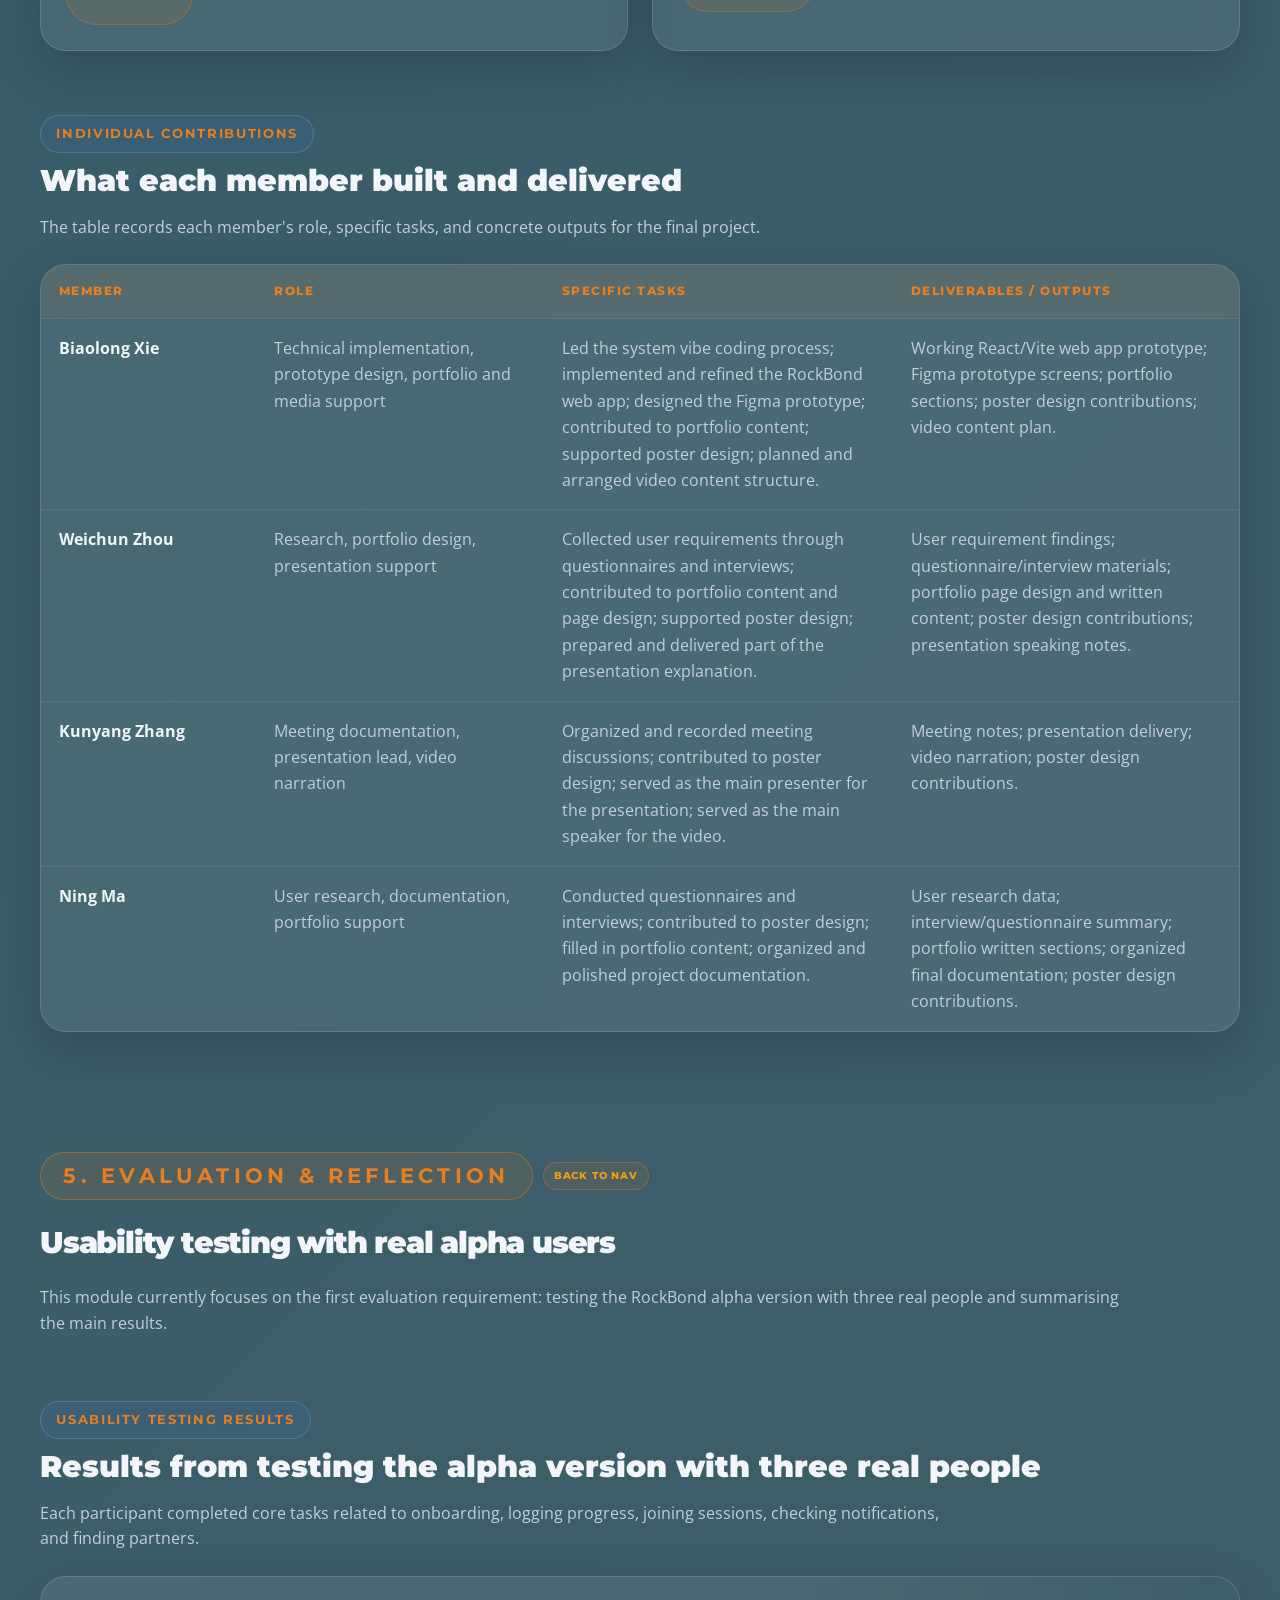
==== commit 629a6037: "Update portfolio presentation and assets" ====
--- a/index.html
+++ b/index.html
@@ -14,25 +14,19 @@
   <div class="glow orange"></div>
   <div class="glow blue"></div>
 
-  <nav class="nav" aria-label="CPT208 project sections">
+  <nav id="site-nav" class="nav" aria-label="CPT208 project sections">
     <div class="nav-inner">
       <a class="brand" href="#cpt208">
         <span class="brand-mark"><img src="./image/logo.jpg" alt="" aria-hidden="true"></span>
         <span>rockbond</span>
       </a>
       <div class="nav-links">
-        <a href="#overview">1. Project Overview</a>
-        <a href="#research">2. Motivation & Research</a>
-        <a href="#stakeholders">3. Stakeholders & Personas</a>
-        <a href="#user-research">4. User Research</a>
-        <a href="#journey-map">5. Journey Map</a>
-        <a href="#requirements">6. Requirements</a>
-        <a href="#ideation-process">7. Ideation Process</a>
-        <a href="#crazy-eights">8. Crazy Eights</a>
-        <a href="#design-alternatives">9. Design Alternatives</a>
-        <a href="#prototypes">10-11. Prototypes</a>
-        <a href="#references">References</a>
-        <a href="#appendices">Appendices</a>
+        <a href="#research">1. Motivation & Research</a>
+        <a href="#user-requirements">2. User Requirements</a>
+        <a href="#ideation-alternatives">3. Ideation & Alternatives</a>
+        <a href="#technical-implementation">4. Technical Implementation</a>
+        <a href="#evaluation-reflection">5. Evaluation & Reflection</a>
+        <a href="#references">6. References & Appendices</a>
       </div>
     </div>
   </nav>
@@ -51,7 +45,7 @@
     </section>
 
     <section id="overview" class="section container flow-section">
-      <div class="section-head reveal">
+      <div class="section-head reveal" style="margin-top: 4rem;">
         <div>
           <span class="eyebrow">Team Roles</span>
           <h2>Four members, one shared climbing concept</h2>
@@ -64,8 +58,8 @@
           <div class="member-body">
             <h3>Biaolong Xie</h3>
             <div class="member-meta">2363609</div>
-            <p class="member-role">Research synthesis, product framing, and content polishing.</p>
-            <div class="member-tags"><span class="tag-pill">Research</span><span class="tag-pill">Content</span><span class="tag-pill">Slides</span></div>
+            <p class="member-role">Technical implementation, Figma prototype design, portfolio content, and media planning.</p>
+            <div class="member-tags"><span class="tag-pill">Frontend</span><span class="tag-pill">Figma</span><span class="tag-pill">Media Plan</span></div>
           </div>
         </article>
         <article class="member-card reveal">
@@ -73,8 +67,8 @@
           <div class="member-body">
             <h3>Weichun Zhou</h3>
             <div class="member-meta">2360807</div>
-            <p class="member-role">Web implementation, page structure, and interface refinement.</p>
-            <div class="member-tags"><span class="tag-pill">Frontend</span><span class="tag-pill">Structure</span><span class="tag-pill">Polish</span></div>
+            <p class="member-role">User requirements research, portfolio page design, poster support, and presentation explanation.</p>
+            <div class="member-tags"><span class="tag-pill">Research</span><span class="tag-pill">Portfolio</span><span class="tag-pill">Presentation</span></div>
           </div>
         </article>
         <article class="member-card reveal">
@@ -82,8 +76,8 @@
           <div class="member-body">
             <h3>Kunyang Zhang</h3>
             <div class="member-meta">2362396</div>
-            <p class="member-role">Persona development, journey mapping, and feature planning.</p>
-            <div class="member-tags"><span class="tag-pill">UX</span><span class="tag-pill">Persona</span><span class="tag-pill">Mapping</span></div>
+            <p class="member-role">Meeting documentation, presentation leadership, video narration, and poster support.</p>
+            <div class="member-tags"><span class="tag-pill">Meetings</span><span class="tag-pill">Presenter</span><span class="tag-pill">Video</span></div>
           </div>
         </article>
         <article class="member-card reveal">
@@ -91,45 +85,9 @@
           <div class="member-body">
             <h3>Ning Ma</h3>
             <div class="member-meta">2360965</div>
-            <p class="member-role">Visual identity, poster support, and user testing documentation.</p>
-            <div class="member-tags"><span class="tag-pill">Visual</span><span class="tag-pill">Poster</span><span class="tag-pill">Testing</span></div>
-          </div>
-        </article>
-      </div>
-
-      <div class="section-head reveal" style="margin-top: 4rem;">
-        <div>
-          <span class="eyebrow">1. Project Overview</span>
-          <h2>Rockbond supports everyday climbing progress, memory, and community</h2>
-        </div>
-        <p>Developed under the Active Lifestyles / Go Climbers track, Rockbond focuses on beginner-to-intermediate climbers whose climbing experience is often split across memory, generic apps, and in-person coordination.</p>
-      </div>
-
-      <div class="overview-grid">
-        <article class="card reveal overview-card">
-          <span class="kicker">1.1 Background</span>
-          <h3>Active lifestyles and climbing</h3>
-          <p>Climbing is a strong human-centred design context because it combines physical activity, visible skill progression, social participation, and personal motivation. The current experience is often split across memory, generic apps, and in-person coordination.</p>
-        </article>
-        <article class="card reveal overview-card">
-          <span class="kicker">1.2 Users & Problem</span>
-          <h3>Beginner-to-intermediate climbers need continuity</h3>
-          <p>The main users are student climbers, beginners, and socially motivated climbers. They struggle to see progress, remember routes, find partners or events, and stay motivated between sessions.</p>
-        </article>
-        <article class="card reveal overview-card">
-          <span class="kicker">1.3 Proposed Solution</span>
-          <h3>A mobile-first climbing app</h3>
-          <p>Rockbond helps users log sessions, remember saved projects, view progress, discover gyms or events, and connect through lightweight community features.</p>
-        </article>
-        <article class="card reveal overview-card overview-card-wide">
-          <span class="kicker">1.4 Human-Centred Value</span>
-          <h3>Designed around real use situations</h3>
-          <p>The design responds to different needs: beginners need confidence and accessible entry points, while regular climbers need continuity, momentum, and climbing-specific tracking.</p>
-        </article>
-        <article class="card reveal overview-card overview-card-wide">
-          <span class="kicker">1.5 Playful Experience</span>
-          <h3>Motivation without pressure</h3>
-          <p>Progress quests, climb circles, and discovery badges make climbing more engaging while keeping the experience supportive, low-pressure, and suitable for everyday users.</p>
+            <p class="member-role">Questionnaires, interviews, documentation polish, portfolio content, and poster support.</p>
+            <div class="member-tags"><span class="tag-pill">Interviews</span><span class="tag-pill">Docs</span><span class="tag-pill">Portfolio</span></div>
+          </div>
         </article>
       </div>
     </section>
@@ -137,84 +95,329 @@
     <section id="research" class="section container flow-section">
       <div class="section-head reveal">
         <div>
-          <span class="eyebrow">2. Motivation & Research</span>
-          <h2>Why climbing is a strong human-centred design opportunity</h2>
-        </div>
-        <p>Our research connects the Active Lifestyles / Go Climbers track with motivation, self-efficacy, social participation, and the gap between current climbing tools and everyday student climbers' needs.</p>
+          <span class="eyebrow">1. Motivation & Research</span>
+          <h2>The why, the gap, and the stakeholders</h2>
+        </div>
+        <p>This module combines the project motivation, research gap, and stakeholder/persona definition into one evidence-led foundation for Rockbond.</p>
       </div>
 
       <div class="highlight-panel reveal motivation-panel">
-        <span class="kicker">2.1 Why We Chose This Track</span>
-        <h2>Climbing combines fitness, self-improvement, and community</h2>
-        <p>We selected the Active Lifestyles / Go Climbers track because climbing is more than a physical activity. For student users, it sits between fitness, leisure, personal progression, and social participation.</p>
-        <p>Climbing already contains challenge, exploration, mastery, and peer recognition, making it a strong fit for playful mobile interaction. At the same time, current experiences are fragmented across memory, disconnected tools, and in-person coordination.</p>
+        <span class="kicker">The Why</span>
+        <h2>Why we chose the Active Lifestyles / Go Climbers track</h2>
+        <p>We chose the Active Lifestyles / Go Climbers track because climbing is not only a form of exercise, but also a social and motivational experience. For many student climbers, especially beginners, climbing sits between fitness, leisure, self-improvement, and belonging. Each session gives people visible challenges to attempt, routes to remember, and small achievements to recognise. This makes climbing a strong human-centred design context because progress is personal, emotional, and often shared with others.</p>
+        <p>At the same time, beginner-to-intermediate climbers often experience gaps between sessions. They may forget routes, lose track of progress, struggle to find partners, or feel unsure whether they are improving. Existing tools can support parts of this experience, but they often separate logging, discovery, community, and motivation. Rockbond responds to this opportunity by proposing a mobile-first climbing companion that helps users record sessions, revisit saved projects, notice progress, discover events, and stay connected through lightweight, supportive community features.</p>
+        <p>Because the track asks us to design for active lifestyles, it lets us address barriers that affect real participation: confidence, routine, access to companions, and the feeling that effort is meaningful. This focus gives the project a practical health angle while leaving space for playful interaction and community value.</p>
+      </div>
+
+      <details class="overview-toggle reveal framing-toggle">
+        <summary><span>View project framing cards</span></summary>
+        <div class="overview-grid">
+          <article class="card overview-card">
+            <span class="kicker">Project Context</span>
+            <h3>Active lifestyles and climbing</h3>
+            <p>Climbing combines physical activity, visible skill progression, social participation, and personal motivation. The current experience is often split across memory, generic apps, and in-person coordination.</p>
+          </article>
+          <article class="card overview-card">
+            <span class="kicker">Users & Problem</span>
+            <h3>Beginner-to-intermediate climbers need continuity</h3>
+            <p>The main users are student climbers, beginners, and socially motivated climbers. They struggle to see progress, remember routes, find partners or events, and stay motivated between sessions.</p>
+          </article>
+          <article class="card overview-card">
+            <span class="kicker">Proposed Solution</span>
+            <h3>A mobile-first climbing app</h3>
+            <p>Rockbond helps users log sessions, remember saved projects, view progress, discover gyms or events, and connect through lightweight community features.</p>
+          </article>
+          <article class="card overview-card overview-card-wide">
+            <span class="kicker">Human-Centred Value</span>
+            <h3>Designed around real use situations</h3>
+            <p>The design responds to different needs: beginners need confidence and accessible entry points, while regular climbers need continuity, momentum, and climbing-specific tracking.</p>
+          </article>
+          <article class="card overview-card overview-card-wide">
+            <span class="kicker">Playful Experience</span>
+            <h3>Motivation without pressure</h3>
+            <p>Progress quests, climb circles, and discovery badges make climbing more engaging while keeping the experience supportive, low-pressure, and suitable for everyday users.</p>
+          </article>
+        </div>
+      </details>
+
+      <div class="section-head reveal" style="margin-top: 4rem;">
+        <div>
+          <span class="eyebrow">The Gap</span>
+          <h2>Academic evidence and commercial product gaps</h2>
+        </div>
+        <p>The gap review compares six academic papers and four commercial products through three strengths and three missed opportunities, showing what existing research and tools support well and where Rockbond can still add value.</p>
       </div>
 
       <div class="grid-2" style="margin-top: 1.5rem;">
-        <article class="card reveal">
-          <span class="kicker">2.2 Research Question</span>
-          <h3>How can a mobile climbing community app support everyday engagement?</h3>
-          <p>Our design opportunity asks how Rockbond can make progress more visible, support motivation between sessions, and strengthen social connectedness for beginner-to-intermediate student climbers.</p>
-          <p>This research question is developed further in the ideation stage, where the opportunity is translated into alternative concepts and selected features.</p>
-        </article>
-
-        <article class="card reveal">
-          <span class="kicker">2.3 Academic Literature Review</span>
+        <article class="card reveal gap-review-card">
+          <span class="kicker">Academic Literature Review</span>
           <h3>Motivation, self-efficacy, and inclusive engagement</h3>
           <p>The literature shows that climbing participation is linked to motivation, leisure satisfaction, and physical self-efficacy. Digital support should therefore help users feel that participation is worthwhile, not just record isolated sessions.</p>
           <p>Fitness-app research also suggests that social features and gamification can increase engagement, but comparison-based systems need careful framing so they remain supportive rather than discouraging.</p>
-        </article>
-      </div>
-
-      <div class="grid-2" style="margin-top: 1.5rem;">
-        <article class="card reveal">
-          <span class="kicker">2.4 Commercial Product Review</span>
+          <div class="paper-list">
+            <details class="gap-paper">
+              <summary><span>1. Lee, Kim, Lee, & Park (2024)</span><strong>Effect of Participation Motivation in Sports Climbing on Leisure Satisfaction and Physical Self-Efficacy</strong></summary>
+              <div class="gap-lists">
+                <div>
+                  <h4>3 things they did well</h4>
+                  <ol>
+                    <li>Directly studied sports climbing motivation rather than general fitness motivation.</li>
+                    <li>Connected motivation with leisure satisfaction and self-efficacy, giving psychological evidence for continued participation.</li>
+                    <li>Showed that climbing motivation is multidimensional, not only competitive or performance-driven.</li>
+                  </ol>
+                </div>
+                <div>
+                  <h4>3 things they missed</h4>
+                  <ol>
+                    <li>Focused more on psychological relationships than digital product or app design.</li>
+                    <li>Did not examine app-mediated/community-supported climbing experiences.</li>
+                    <li>Provided limited insight into long-term social/community interaction patterns.</li>
+                  </ol>
+                </div>
+              </div>
+            </details>
+            <details class="gap-paper">
+              <summary><span>2. Carter & Allured (2022)</span><strong>Outdoor participation and intent among indoor climbers: findings from the U.S. and Canada</strong></summary>
+              <div class="gap-lists">
+                <div>
+                  <h4>3 things they did well</h4>
+                  <ol>
+                    <li>Focused on indoor climbers, which closely matches a student and gym-based climbing audience.</li>
+                    <li>Showed that indoor-only climbers differ in how central climbing is to their lifestyle and routines.</li>
+                    <li>Highlighted different participation pathways instead of treating all climbers as a single user group.</li>
+                  </ol>
+                </div>
+                <div>
+                  <h4>3 things they missed</h4>
+                  <ol>
+                    <li>Mainly focused on indoor-outdoor transition rather than digital support systems.</li>
+                    <li>Paid limited attention to social app/community interaction features.</li>
+                    <li>Was not campus-specific and therefore less tailored to university climbing environments.</li>
+                  </ol>
+                </div>
+              </div>
+            </details>
+            <details class="gap-paper">
+              <summary><span>3. Wigfield et al. (2024)</span><strong>A Cross-Sectional, Survey-Based Study of Equity, Diversity, and Inclusion in the Canadian Indoor Climbing Community</strong></summary>
+              <div class="gap-lists">
+                <div>
+                  <h4>3 things they did well</h4>
+                  <ol>
+                    <li>Introduced an EDI (Equity, Diversity, and Inclusion) perspective into climbing research.</li>
+                    <li>Identified social motivations as especially important for some climbing groups.</li>
+                    <li>Highlighted participation constraints and barriers, not only motivations or performance.</li>
+                  </ol>
+                </div>
+                <div>
+                  <h4>3 things they missed</h4>
+                  <ol>
+                    <li>Focused mainly on the Canadian geographic context, limiting broader applicability.</li>
+                    <li>Was not an HCI/app design paper.</li>
+                    <li>Did not translate findings into concrete interface or interaction design decisions.</li>
+                  </ol>
+                </div>
+              </div>
+            </details>
+            <details class="gap-paper">
+              <summary><span>4. Mangan, Andrews, Miles, & Draper (2025)</span><strong>The psychology of rock climbing: A systematic review</strong></summary>
+              <div class="gap-lists">
+                <div>
+                  <h4>3 things they did well</h4>
+                  <ol>
+                    <li>Provided a broad synthesis across motivation, confidence, anxiety, perception, and decision-making in climbing.</li>
+                    <li>Offered strong high-level grounding for understanding climbing psychology.</li>
+                    <li>Helped justify a more holistic climbing experience beyond isolated performance metrics.</li>
+                  </ol>
+                </div>
+                <div>
+                  <h4>3 things they missed</h4>
+                  <ol>
+                    <li>Focused on broad psychology rather than app/product design.</li>
+                    <li>May have combined very different climbing contexts into one overall discussion.</li>
+                    <li>Did not specify concrete digital product or feature recommendations.</li>
+                  </ol>
+                </div>
+              </div>
+            </details>
+            <details class="gap-paper">
+              <summary><span>5. Mazeas, Duclos, Pereira, & Chalabaev (2022)</span><strong>Evaluating the Effectiveness of Gamification on Physical Activity: Systematic Review and Meta-analysis</strong></summary>
+              <div class="gap-lists">
+                <div>
+                  <h4>3 things they did well</h4>
+                  <ol>
+                    <li>Provided strong evidence supporting gamification in physical activity contexts.</li>
+                    <li>Used systematic review and meta-analysis methods instead of anecdotal observations.</li>
+                    <li>Offered useful academic justification for playful and motivational design features.</li>
+                  </ol>
+                </div>
+                <div>
+                  <h4>3 things they missed</h4>
+                  <ol>
+                    <li>Was not specifically focused on climbing activities or climbing communities.</li>
+                    <li>Showed that gamification effectiveness varies depending on context and users.</li>
+                    <li>Did not identify which specific mechanics work best for climbing environments.</li>
+                  </ol>
+                </div>
+              </div>
+            </details>
+            <details class="gap-paper">
+              <summary><span>6. Sun & Jiang (2022)</span><strong>Linking social features of fitness apps with physical activity among Chinese users: Evidence from self-reported and self-tracked behavioral data</strong></summary>
+              <div class="gap-lists">
+                <div>
+                  <h4>3 things they did well</h4>
+                  <ol>
+                    <li>Connected social app features with both self-reported and tracked physical activity behavior.</li>
+                    <li>Demonstrated how social support and social comparison can influence exercise intention.</li>
+                    <li>Provided strong relevance for mobile fitness interaction and community feature design.</li>
+                  </ol>
+                </div>
+                <div>
+                  <h4>3 things they missed</h4>
+                  <ol>
+                    <li>Was not climbing-specific.</li>
+                    <li>Focused on a Chinese fitness app context rather than university climbing communities.</li>
+                    <li>Showed that social comparison may motivate users unevenly and potentially create pressure.</li>
+                  </ol>
+                </div>
+              </div>
+            </details>
+          </div>
+        </article>
+        <article class="card reveal gap-review-card">
+          <span class="kicker">Commercial Product Review</span>
           <h3>Existing products solve parts of the problem</h3>
           <p>Climbing-specific apps such as KAYA and Vertical-Life are useful for logging, discovery, and climbing content. ClimbTime supports local gym coordination, while Strava is strong in challenges and social visibility.</p>
           <p>However, these products rarely combine lightweight student-friendly progress tracking, climbing-native social connection, and playful motivation in one coherent mobile-first experience.</p>
-        </article>
-
-        <article class="card reveal">
-          <span class="kicker">2.5 Research Gap Summary</span>
-          <h3>A coherent system for everyday climbers is still missing</h3>
-          <p>The academic and commercial review point to the same unmet need: climbers benefit from motivation, self-efficacy, social support, and meaningful progress visibility, but current tools often separate these needs.</p>
-          <p>Rockbond addresses this gap by focusing on gradual progression, social belonging, and playful motivation for everyday beginner-to-intermediate climbers rather than elite performance alone.</p>
-        </article>
-      </div>
-    </section>
-
-    <section id="stakeholders" class="section container flow-section">
-      <div class="section-head reveal">
-        <div>
-          <span class="eyebrow">3. Stakeholders and Personas</span>
-          <h2>Grounding the design in real climbing roles</h2>
-        </div>
-        <p>Rockbond is shaped around primary users who directly participate in climbing and secondary stakeholders who support learning, gym access, events, and community culture.</p>
+          <div class="paper-list">
+            <details class="gap-paper">
+              <summary><span>1. KAYA Climb</span><strong>Climbing-native route discovery, progress tracking, and community beta sharing</strong></summary>
+              <p class="product-link"><a href="https://kayaclimb.com/" target="_blank" rel="noreferrer">Visit KAYA Climb</a></p>
+              <div class="gap-lists">
+                <div>
+                  <h4>3 things it did well</h4>
+                  <ol>
+                    <li>Delivered strong climbing-specific content and a climbing-native community experience.</li>
+                    <li>Combined route discovery, progress tracking, and community interaction in one platform.</li>
+                    <li>Built a rich user-generated beta and sharing ecosystem.</li>
+                  </ol>
+                </div>
+                <div>
+                  <h4>3 things it missed</h4>
+                  <ol>
+                    <li>Focused more on outdoor climbing and beta culture than campus/community onboarding.</li>
+                    <li>Could feel content-heavy or overwhelming for beginners.</li>
+                    <li>Provided limited lightweight motivational onboarding for casual or student users.</li>
+                  </ol>
+                </div>
+              </div>
+            </details>
+            <details class="gap-paper">
+              <summary><span>2. Vertical-Life</span><strong>Climbing logging, gym engagement, challenges, and achievement mechanics</strong></summary>
+              <p class="product-link"><a href="https://www.vertical-life.info/" target="_blank" rel="noreferrer">Visit Vertical-Life</a></p>
+              <div class="gap-lists">
+                <div>
+                  <h4>3 things it did well</h4>
+                  <ol>
+                    <li>Integrated climbing logging with challenge and achievement mechanics.</li>
+                    <li>Supported gym engagement through route logging and progression systems.</li>
+                    <li>Framed climbing progress and milestones clearly for users.</li>
+                  </ol>
+                </div>
+                <div>
+                  <h4>3 things it missed</h4>
+                  <ol>
+                    <li>Challenge-oriented framing may mainly appeal to more committed climbers.</li>
+                    <li>Offered less explicit support for social entry, partner-finding, or beginner confidence-building.</li>
+                    <li>Felt feature-rich but not necessarily emotionally supportive or welcoming for novice users.</li>
+                  </ol>
+                </div>
+              </div>
+            </details>
+            <details class="gap-paper">
+              <summary><span>3. ClimbTime</span><strong>Local climbing community coordination, gym tools, clubs, and events</strong></summary>
+              <div class="gap-lists">
+                <div>
+                  <h4>3 things it did well</h4>
+                  <ol>
+                    <li>Strongly supported local climbing community coordination and participation.</li>
+                    <li>Combined practical gym tools with social connection features.</li>
+                    <li>Helped users connect around real climbing sessions, clubs, and events.</li>
+                  </ol>
+                </div>
+                <div>
+                  <h4>3 things it missed</h4>
+                  <ol>
+                    <li>Was closely tied to gym operations and software ecosystems.</li>
+                    <li>Had less playful or emotionally engaging experience design.</li>
+                    <li>Relied partly on gym-level adoption rather than fully user-driven interaction.</li>
+                  </ol>
+                </div>
+              </div>
+            </details>
+            <details class="gap-paper">
+              <summary><span>4. Strava Challenges / Group Challenges</span><strong>Goal-based activity motivation, badges, and social challenge loops</strong></summary>
+              <p class="product-link"><a href="https://support.strava.com/hc/en-us" target="_blank" rel="noreferrer">Visit Strava Support</a></p>
+              <div class="gap-lists">
+                <div>
+                  <h4>3 things it did well</h4>
+                  <ol>
+                    <li>Used strong motivational framing through goals, badges, and achievement systems.</li>
+                    <li>Made social progress visible within groups and challenge participation.</li>
+                    <li>Created clear challenge loops that encouraged repeated engagement.</li>
+                  </ol>
+                </div>
+                <div>
+                  <h4>3 things it missed</h4>
+                  <ol>
+                    <li>Was not designed specifically for climbing activities or climbing progression.</li>
+                    <li>Could over-emphasize competition, metrics, and performance pressure.</li>
+                    <li>Did not support climbing-specific needs such as gym discovery, route memory, or beta sharing.</li>
+                  </ol>
+                </div>
+              </div>
+            </details>
+          </div>
+        </article>
+      </div>
+
+      <article class="card reveal gap-synthesis-card">
+        <span class="kicker">Gap Synthesis</span>
+        <h3>A coherent system for everyday climbers is still missing</h3>
+        <p>The academic and commercial review point to the same unmet need: climbers benefit from motivation, self-efficacy, social support, and meaningful progress visibility, but current tools often separate these needs.</p>
+        <p>Rockbond addresses this gap by focusing on gradual progression, social belonging, and playful motivation for everyday beginner-to-intermediate climbers rather than elite performance alone.</p>
+      </article>
+
+      <div class="section-head reveal" style="margin-top: 4rem;">
+        <div>
+          <span class="eyebrow">The Stakeholders</span>
+          <h2>Primary and secondary users with distinct personas</h2>
+        </div>
+        <p>Rockbond is shaped around primary users who directly participate in climbing and secondary users who support learning, gym access, events, and community culture.</p>
       </div>
 
       <div class="card reveal stakeholder-intro">
-        <span class="kicker">3.1 Stakeholder Identification</span>
-        <p>The stakeholder groups are divided into primary users who directly participate in climbing and secondary stakeholders who shape or support the climbing experience through learning, gym access, events, and community culture.</p>
+        <span class="kicker">Stakeholder Identification</span>
+        <p>The stakeholder groups are divided into primary users who directly participate in climbing and secondary users who shape or support the climbing experience through learning, gym access, events, and community culture.</p>
       </div>
 
       <div class="grid-2 stakeholder-grid">
         <article class="card reveal">
-          <span class="kicker">Primary Stakeholders</span>
-          <p>The primary stakeholders are student climbers, beginner climbers, and socially motivated climbers who need support with participation, improvement, and staying engaged with the climbing community.</p>
+          <span class="kicker">Primary Users</span>
+          <p>The primary users are student climbers, beginner climbers, and socially motivated climbers who need support with participation, improvement, and staying engaged with the climbing community.</p>
           <p>These users benefit from a mobile-first system because they need low-friction access to information, lightweight progress tracking, and easy coordination with other climbers.</p>
         </article>
 
         <article class="card reveal">
-          <span class="kicker">Secondary Stakeholders</span>
-          <p>Secondary stakeholders include coaches, climbing gym staff, event organisers, and experienced climbers who shape route access, learning opportunities, newcomer onboarding, and community culture.</p>
-          <p>They are not the main users of the first prototype, but they can contribute content, organise activities, and help sustain the platform's social value.</p>
+          <span class="kicker">Secondary Users</span>
+          <p>Secondary users include regular indoor climbers, experienced peers, coaches, climbing gym staff, and event organisers who shape route access, learning opportunities, newcomer onboarding, and community culture.</p>
+          <p>They may not be the first-time beginner audience, but they can contribute content, organise activities, invite others, and help sustain the platform's social value.</p>
         </article>
       </div>
 
       <details class="persona-card reveal">
         <summary class="persona-summary">
           <div class="persona-summary-copy">
-            <span class="kicker">3.2 Persona 1</span>
+            <span class="kicker">Primary Persona</span>
             <h2>Linh Chen</h2>
             <div class="persona-type">Primary Persona - Beginner Indoor Boulderer</div>
             <div class="persona-summary-quote">
@@ -249,9 +452,9 @@
       <details class="persona-card reveal">
         <summary class="persona-summary">
           <div class="persona-summary-copy">
-            <span class="kicker">3.3 Persona 2</span>
+            <span class="kicker">Secondary Persona</span>
             <h2>Ethan Wu</h2>
-            <div class="persona-type">Secondary Persona - Regular Indoor Climber</div>
+            <div class="persona-type">Secondary User Persona - Regular Indoor Climber</div>
             <div class="persona-summary-quote">
               <h3>Representative Quote</h3>
               <blockquote>"I want one place where I can track my climbing, stay psyched, and connect with people to climb with."</blockquote>
@@ -283,463 +486,182 @@
 
     </section>
 
-    <section id="user-research" class="section container flow-section">
+    <section id="user-requirements" class="section container flow-section">
       <div class="section-head reveal">
         <div>
-          <span class="eyebrow">4. User Research Process</span>
-          <h2>From evidence gathering to validated design insights</h2>
-        </div>
-        <p>The research process combined literature review, commercial product review, questionnaire design, and ethical planning to support personas, journey mapping, requirements, and later design decisions.</p>
-      </div>
-
-      <div class="highlight-panel reveal motivation-panel">
-        <span class="kicker">4.1 Research Methods</span>
-        <h2>A. Research approach overview</h2>
-        <p>We used academic literature review, commercial product review, and questionnaire design for initial requirement validation. This sequence gave us an evidence base for motivation, stakeholders, personas, journey mapping, and requirements.</p>
-        <p>The logic chain was: research evidence -> preliminary insights -> personas -> journey map -> requirements. Literature helped identify themes around motivation, confidence, participation, and social support, while commercial review showed how existing products handle logging, community, and playful engagement.</p>
-      </div>
-
-      <div class="grid-3" style="margin-top: 1.5rem;">
-        <article class="card reveal">
-          <span class="kicker">Literature Review</span>
-          <h3>Motivation and participation</h3>
-          <p>Academic sources helped identify recurring themes around climbing motivation, self-efficacy, confidence, social support, and sustained participation.</p>
-        </article>
-        <article class="card reveal">
-          <span class="kicker">Commercial Review</span>
-          <h3>Existing product patterns</h3>
-          <p>Product review helped compare logging, route discovery, gym engagement, social visibility, and challenge-based features in current climbing and fitness apps.</p>
-        </article>
-        <article class="card reveal">
-          <span class="kicker">Questionnaire Design</span>
-          <h3>Initial requirement validation</h3>
-          <p>The questionnaire was designed to test assumptions with student climbers and beginner-to-intermediate indoor climbers before finalising requirements.</p>
-        </article>
-      </div>
-
-      <details class="card reveal research-detail">
-        <summary>
-          <span class="kicker">B. Questionnaire Design</span>
-          <h3>Go Climbers User Research Questionnaire</h3>
-          <span class="persona-toggle">View Questions</span>
-        </summary>
-        <div class="research-detail-body">
-          <div class="research-consent">
-            <h4>Intro and consent</h4>
-            <p>Participants were told that the questionnaire explored how a mobile climbing community app could support motivation, progress tracking, discovering climbing opportunities, and social connection. Participation was voluntary, responses were for coursework research and design purposes, and no personally identifying information would be published.</p>
-          </div>
-          <div class="questionnaire-grid">
-            <section>
-              <h4>Section 1 - Demographics</h4>
-              <ol>
-                <li>Age range</li>
-                <li>User role, such as student, professional, coach, or gym staff</li>
-                <li>Climbing experience level</li>
-                <li>Main type of climbing</li>
-              </ol>
-            </section>
-            <section>
-              <h4>Section 2 - Climbing Behaviour</h4>
-              <ol start="5">
-                <li>Current climbing frequency</li>
-                <li>Who users usually climb with</li>
-                <li>How users currently track progress</li>
-                <li>What matters most when climbing</li>
-              </ol>
-            </section>
-            <section>
-              <h4>Section 3 - Current Pain Points</h4>
-              <ol start="9">
-                <li>Most common problems, such as progress visibility, route memory, motivation, partner-finding, event discovery, app complexity, and intimidation</li>
-                <li>Agreement ratings on motivation, simple logging, partner support, playful exercise, competition, and beginner friendliness</li>
-              </ol>
-            </section>
-            <section>
-              <h4>Section 4 - Social / Community Needs</h4>
-              <ol start="11">
-                <li>Useful community features, including partner-finding, beginner sessions, events, beta, friend activity, group challenges, and discussion</li>
-                <li>Importance of social connection to climbing</li>
-              </ol>
-            </section>
-            <section>
-              <h4>Section 5 - Playful Preferences</h4>
-              <ol start="13">
-                <li>Motivating playful features, such as milestones, streaks, friendly challenges, team goals, maps, quests, feedback, and seasonal events</li>
-                <li>Disliked playful features, such as public leaderboards, constant notifications, pressure to compete, and forced sharing</li>
-              </ol>
-            </section>
-            <section>
-              <h4>Section 6 - Open-Ended Questions</h4>
-              <ol start="15">
-                <li>What would make a climbing app genuinely useful?</li>
-                <li>What would make it more fun, motivating, or community-oriented?</li>
-                <li>What do current climbing or fitness apps do poorly for climbers?</li>
-              </ol>
-            </section>
-          </div>
-        </div>
-      </details>
-
-      <div class="grid-2" style="margin-top: 1.5rem;">
-        <article class="card reveal">
-          <span class="kicker">C. Questionnaire Data Analysis</span>
-          <h3>Plausible sample and key findings</h3>
-          <p><strong>Sample:</strong> 34 responses, including 24 university students, 6 recent graduates or young professionals, 2 gym staff, and 2 other participants.</p>
-          <p><strong>Experience:</strong> 10 beginners, 9 occasional climbers, 11 regular climbers, and 4 experienced climbers. The main context was indoor bouldering.</p>
-          <ul>
-            <li>25 of 34 respondents rated clear progress visibility as highly motivating.</li>
-            <li>20 selected partner-finding, beginner sessions, or event discovery as useful community features.</li>
-            <li>21 used no dedicated tracking system or informal methods such as photos and notes.</li>
-            <li>Supportive playfulness was preferred over public leaderboards or pressure-based competition.</li>
-          </ul>
-        </article>
-
-        <article class="card reveal">
-          <span class="kicker">D. Research Insights Summary</span>
-          <h3>Clarity, continuity, and low-pressure connection</h3>
-          <p>The findings suggest that an effective climbing community app should prioritise clarity, continuity, and social accessibility over feature quantity.</p>
-          <ul>
-            <li>Progress needs to be visible and meaningful when improvement is gradual.</li>
-            <li>Social connectedness supports retention, but should be practical and low-pressure.</li>
-            <li>Beginners need reassurance, while regular climbers need continuity across sessions.</li>
-            <li>Playful design works best when it encourages motivation without unnecessary pressure.</li>
-          </ul>
-        </article>
-      </div>
-
-      <div class="highlight-panel reveal journey-link-panel" style="margin-top: 1.5rem;">
-        <span class="kicker">4.2 Ethics Considerations</span>
-        <h2>Voluntary, transparent, and privacy-conscious research</h2>
-        <p>Before conducting questionnaires, user discussions, and later usability testing, participants were informed about the purpose of the study, what participation involved, and how their responses would be used in the CPT208 portfolio and design process.</p>
-        <p>We used the course-provided Participant Information Sheet and Informed Consent Form as the basis for consent, and the module-level ethics approval letter confirmed that CPT208 research activities involving participants, survey respondents, or personal data had ethics approval.</p>
-        <p>To protect privacy, we avoided unnecessary sensitive or personally identifying information. Notes and feedback records were kept within private group files, participant names were removed or anonymised where appropriate, and no raw personal data was published.</p>
-      </div>
-    </section>
-
-    <section id="journey-map" class="section container flow-section">
-      <div class="section-head reveal">
-        <div>
-          <span class="eyebrow">5. User Journey Map</span>
-          <h2>Mapping where the climbing experience breaks down</h2>
-        </div>
-        <p>The journey map connects research insights to later requirements by showing how motivation, progress visibility, and social connectedness change before, during, and between climbing sessions.</p>
-      </div>
-
-      <div class="highlight-panel reveal journey-map-text">
-        <span class="kicker">A. Current-State Journey Map</span>
-        <p><strong>Scenario:</strong> A climber wants to keep improving, stay motivated, discover climbing opportunities, and feel connected to a climbing community.</p>
-
-        <span class="kicker">B. Explanatory Paragraph</span>
-        <p>This journey map shows that the central problem is not limited to the climbing session itself. Instead, the experience breaks down across the transitions before, during, and between sessions. Users may enjoy climbing, yet still struggle to sustain participation because progress is hard to see, social opportunities are hard to discover, and motivation fades once the session ends. The most important themes revealed here are therefore motivation, progress visibility, and social connectedness. A successful system should not simply digitise logging; it should connect these moments into a more continuous experience.</p>
-
-        <span class="kicker">C. Journey-to-Design Link</span>
-        <p>The journey map directly informs the next-stage requirements. Pain points around fragmented planning suggest the need for partner-finding and event discovery. Pain points during and after climbing suggest the need for low-friction logging and clear progress summaries. Pain points between sessions suggest the need for playful motivational loops, such as milestones, streaks, or friendly challenges. Together, these opportunities create a strong bridge from journey analysis to concrete user, functional, and playful requirements.</p>
+          <span class="eyebrow">2. User Requirements</span>
+          <h2>Current pain points, playful requirements, and evidence of life</h2>
+        </div>
+        <p>This module keeps the required evidence visible: the current-state user journey map, the three must-have playful requirements, and five evidence-of-life interview photo slots.</p>
       </div>
 
       <figure class="journey-map-full reveal">
+        <figcaption>
+          <span class="kicker">User Journey Map</span>
+          <strong>Current pain points across the climbing journey</strong>
+        </figcaption>
         <img src="./image/journey_map.png" alt="Current-state climbing journey map showing stages, actions, thoughts, emotions, pain points, and opportunities.">
       </figure>
+
+      <details class="overview-toggle reveal journey-map-notes">
+        <summary><span>View journey map explanation</span></summary>
+        <div class="highlight-panel journey-map-text">
+          <span class="kicker">A. Current-State Journey Map</span>
+          <p><strong>Scenario:</strong> A climber wants to keep improving, stay motivated, discover climbing opportunities, and feel connected to a climbing community.</p>
+
+          <span class="kicker">B. Explanatory Paragraph</span>
+          <p>This journey map shows that the central problem is not limited to the climbing session itself. Instead, the experience breaks down across the transitions before, during, and between sessions. Users may enjoy climbing, yet still struggle to sustain participation because progress is hard to see, social opportunities are hard to discover, and motivation fades once the session ends. The most important themes revealed here are therefore motivation, progress visibility, and social connectedness. A successful system should not simply digitise logging; it should connect these moments into a more continuous experience.</p>
+
+          <span class="kicker">C. Journey-to-Design Link</span>
+          <p>The journey map directly informs the next-stage requirements. Pain points around fragmented planning suggest the need for partner-finding and event discovery. Pain points during and after climbing suggest the need for low-friction logging and clear progress summaries. Pain points between sessions suggest the need for playful motivational loops, such as milestones, streaks, or friendly challenges. Together, these opportunities create a strong bridge from journey analysis to concrete user, functional, and playful requirements.</p>
+        </div>
+      </details>
+
+      <div class="section-head reveal" style="margin-top: 4rem;">
+        <div>
+          <span class="eyebrow">Requirements List</span>
+          <h2>Three must-haves for a playful system</h2>
+        </div>
+        <p>The system is considered playful only if it supports progress, social motivation, and discovery without turning the experience into pressure-based competition.</p>
+      </div>
+      <article class="highlight-panel reveal playful-requirements-panel">
+        <ul class="requirements-list playful-must-list">
+          <li><strong>Session-to-Session Progress Quest:</strong> Users receive small achievable milestones that make gradual improvement visible between climbing sessions.</li>
+          <li><strong>Climb Circles and Friendly Micro-Challenges:</strong> Users can join small-group challenges that support social motivation without public leaderboard pressure.</li>
+          <li><strong>Exploration and Community Discovery Badges:</strong> Users unlock lightweight badges for attending events, joining beginner sessions, climbing with new partners, or trying new wall areas.</li>
+        </ul>
+      </article>
+
+      <details class="overview-toggle reveal supporting-requirements">
+        <summary><span>View supporting requirement details</span></summary>
+        <div class="supporting-requirements-body">
+          <article class="highlight-panel requirements-intro">
+            <span class="kicker">Requirement Derivation</span>
+            <h2>Users need continuity before, during, and after climbing</h2>
+            <div class="requirements-list columns-2">
+              <ul>
+                <li>Users need a simple way to see their climbing progress over time.</li>
+                <li>Users need to remember routes, projects, and recent sessions without heavy manual effort.</li>
+                <li>Users need easier ways to find climbing partners, social sessions, and relevant events.</li>
+                <li>Beginner users need a product that feels welcoming, low-pressure, and confidence-building.</li>
+              </ul>
+              <ul>
+                <li>Regular users need features that help them maintain momentum between sessions.</li>
+                <li>Users need playful experiences that feel motivating and meaningful, rather than purely competitive.</li>
+                <li>Users need a mobile experience that fits naturally into before-, during-, and after-session use.</li>
+              </ul>
+            </div>
+          </article>
+
+          <div class="grid-2">
+            <article class="card">
+              <span class="kicker">Research Insights Summary</span>
+              <h3>Clarity, continuity, and low-pressure connection</h3>
+              <p>The findings suggest that an effective climbing community app should prioritise clarity, continuity, and social accessibility over feature quantity.</p>
+              <ul>
+                <li>Progress needs to be visible and meaningful when improvement is gradual.</li>
+                <li>Social connectedness supports retention, but should be practical and low-pressure.</li>
+                <li>Beginners need reassurance, while regular climbers need continuity across sessions.</li>
+                <li>Playful design works best when it encourages motivation without unnecessary pressure.</li>
+              </ul>
+            </article>
+
+            <article class="card">
+              <span class="kicker">Functional Requirements</span>
+              <h3>What the system shall support</h3>
+              <ol class="requirements-ordered">
+                <li>The system shall allow users to log climbs or sessions quickly on mobile.</li>
+                <li>The system shall provide a personal progress view showing recent activity, milestones, and trends.</li>
+                <li>The system shall allow users to save projects, notes, or route memories for later sessions.</li>
+                <li>The system shall provide partner-finding or session coordination features.</li>
+                <li>The system shall display events, beginner-friendly sessions, or community opportunities.</li>
+                <li>The system shall support optional challenge participation, rather than forcing all users into competitive modes.</li>
+              </ol>
+            </article>
+          </div>
+
+          <div class="grid-2">
+            <article class="card">
+              <span class="kicker">UX Requirements</span>
+              <h3>How the experience should feel</h3>
+              <ul>
+                <li>The interface should support low-friction input so that logging a session takes minimal time.</li>
+                <li>The system should present progress in a clear and encouraging way, avoiding information overload.</li>
+                <li>The product should feel inclusive and beginner-friendly, not optimised only for advanced climbers.</li>
+                <li>Social features should be opt-in and privacy-aware, with small-group or friend-based interaction preferred over forced public exposure.</li>
+                <li>Playful elements should remain supportive rather than pressuring, especially for early-stage users.</li>
+              </ul>
+            </article>
+
+            <article class="card">
+              <span class="kicker">Prioritised List</span>
+              <h3>Must, should, and could priorities</h3>
+              <div class="requirements-list">
+                <p><strong>Must:</strong> quick logging, progress dashboard, saved projects, partner-finding, event discovery, progress quests, climb circles, discovery badges, beginner-friendly UX.</p>
+                <p><strong>Should:</strong> achievement sharing, beta sharing, optional reminders, personalised suggestions, beginner onboarding pathways.</p>
+                <p><strong>Could:</strong> seasonal campaigns, coach tools, gym exploration maps, deeper analytics, wearable or sensor integration later.</p>
+              </div>
+            </article>
+          </div>
+        </div>
+      </details>
+
+      <div class="section-head reveal" style="margin-top: 4rem;">
+        <div>
+          <span class="eyebrow">Evidence of Life</span>
+          <h2>5 interview photos</h2>
+        </div>
+        <p>Five interview photos are uploaded in <code>image/interview</code> as evidence of real user research activity.</p>
+      </div>
+      <div class="evidence-grid">
+        <figure class="evidence-card reveal">
+          <img src="./image/interview/interview1.jpg" alt="Interview evidence photo 1">
+          <figcaption>Interview photo 01</figcaption>
+        </figure>
+        <figure class="evidence-card reveal">
+          <img src="./image/interview/interview2.jpg" alt="Interview evidence photo 2">
+          <figcaption>Interview photo 02</figcaption>
+        </figure>
+        <figure class="evidence-card reveal">
+          <img src="./image/interview/interview3.jpg" alt="Interview evidence photo 3">
+          <figcaption>Interview photo 03</figcaption>
+        </figure>
+        <figure class="evidence-card reveal">
+          <img src="./image/interview/interview4.jpg" alt="Interview evidence photo 4">
+          <figcaption>Interview photo 04</figcaption>
+        </figure>
+        <figure class="evidence-card reveal">
+          <img src="./image/interview/interview5.jpg" alt="Interview evidence photo 5">
+          <figcaption>Interview photo 05</figcaption>
+        </figure>
+      </div>
+
+      <article class="card reveal interview-insights-card">
+        <span class="kicker">Interview Requirement Insights</span>
+        <h3>Five recurring requirement themes</h3>
+        <ol class="requirements-ordered">
+          <li><strong>Progress visibility:</strong> Users wanted a clearer way to see whether they were improving over time, suggesting a progress dashboard with recent sessions, milestones, and personal improvement.</li>
+          <li><strong>Session and route memory:</strong> Users found it difficult to remember routes, projects, and notes from previous sessions, suggesting quick session logging and saved project records.</li>
+          <li><strong>Social coordination:</strong> Beginners and socially motivated climbers wanted easier ways to find climbing partners, join small groups, or discover beginner-friendly sessions.</li>
+          <li><strong>Supportive playfulness:</strong> Users were interested in badges, quests, and friendly challenges, but preferred them to be encouraging rather than competitive or pressure-based.</li>
+          <li><strong>Beginner-friendly experience:</strong> Beginner users needed a welcoming, simple, and non-intimidating interface with clear wording, beginner tags, low-pressure interaction, and positive feedback.</li>
+        </ol>
+      </article>
+
     </section>
 
-    <section id="requirements" class="section container flow-section">
+    <section id="ideation-alternatives" class="section container flow-section">
       <div class="section-head reveal">
         <div>
-          <span class="eyebrow">6. User Requirements</span>
-          <h2>Turning research insights into design requirements</h2>
-        </div>
-        <p>The requirements translate journey-map pain points, persona needs, and product gaps into a focused mobile-first climbing companion for progress, memory, and community motivation.</p>
-      </div>
-
-      <div class="highlight-panel reveal requirements-intro">
-        <span class="kicker">6.1 Requirement Derivation</span>
-        <h2>Users need continuity before, during, and after climbing</h2>
-        <div class="requirements-list columns-2">
-          <ul>
-            <li>Users need a simple way to see their climbing progress over time.</li>
-            <li>Users need to remember routes, projects, and recent sessions without heavy manual effort.</li>
-            <li>Users need easier ways to find climbing partners, social sessions, and relevant events.</li>
-            <li>Beginner users need a product that feels welcoming, low-pressure, and confidence-building.</li>
-          </ul>
-          <ul>
-            <li>Regular users need features that help them maintain momentum between sessions.</li>
-            <li>Users need playful experiences that feel motivating and meaningful, rather than purely competitive.</li>
-            <li>Users need a mobile experience that fits naturally into before-, during-, and after-session use.</li>
-          </ul>
-        </div>
-      </div>
-
-      <div class="requirements-grid requirements-grid-single" style="margin-top: 1.5rem;">
-        <article class="card reveal">
-          <span class="kicker">6.2 Functional Requirements</span>
-          <h3>What the system shall support</h3>
-          <ol class="requirements-ordered">
-            <li>The system shall allow users to log climbs or sessions quickly on mobile.</li>
-            <li>The system shall provide a personal progress view showing recent activity, milestones, and trends.</li>
-            <li>The system shall allow users to save projects, notes, or route memories for later sessions.</li>
-            <li>The system shall provide partner-finding or session coordination features.</li>
-            <li>The system shall display events, beginner-friendly sessions, or community opportunities.</li>
-            <li>The system shall support lightweight social interaction, such as sharing achievements, joining small groups, or reacting to friends' activity.</li>
-            <li>The system shall support optional challenge participation, rather than forcing all users into competitive modes.</li>
-            <li>The system shall work effectively in a mobile-first usage context.</li>
-          </ol>
-        </article>
+          <span class="eyebrow">3. Ideation & Alternatives</span>
+          <h2>Sketching, comparing, and prototyping the selected direction</h2>
+        </div>
+        <p>This module brings together the Crazy Eights sketches, the comparison of three design alternatives, and the low-fidelity Figma prototype link.</p>
       </div>
 
       <div class="section-head reveal" style="margin-top: 4rem;">
         <div>
-          <span class="eyebrow">6.3 Must-Have Playful Features</span>
-          <h2>Three playful features anchor the concept</h2>
-        </div>
-        <p>The playful layer is designed to support self-efficacy, social motivation, and community discovery without relying on broad public competition.</p>
-      </div>
-      <div class="grid-3 requirements-play-grid">
-        <article class="card feature-card reveal">
-          <span class="kicker">Must-Have 01</span>
-          <h3>Session-to-Session Progress Quest</h3>
-          <p>Users receive a visual quest layer that transforms personal climbing goals into small achievable milestones, such as completing 3 routes above last week's comfort grade or returning to one saved project and improving attempt quality.</p>
-          <p><strong>Why must-have:</strong> Directly supports progress visibility and self-efficacy.</p>
-          <p><strong>Implementation value:</strong> Concrete and mobile-friendly.</p>
-        </article>
-        <article class="card feature-card reveal">
-          <span class="kicker">Must-Have 02</span>
-          <h3>Climb Circles and Friendly Micro-Challenges</h3>
-          <p>Users can create or join small friend groups for time-limited challenges, such as 2 sessions this week, completing a beginner route set together, or sharing one beta tip.</p>
-          <p><strong>Why must-have:</strong> Adds social motivation without relying on public leaderboards.</p>
-          <p><strong>Implementation value:</strong> Strongly aligned with community needs.</p>
-        </article>
-        <article class="card feature-card reveal">
-          <span class="kicker">Must-Have 03</span>
-          <h3>Exploration and Community Discovery Badges</h3>
-          <p>Users unlock lightweight badges or map-style markers for exploration behaviours such as attending a new gym event, joining a beginner session, climbing with a new partner, or trying a new wall area.</p>
-          <p><strong>Why must-have:</strong> Connects playfulness to community participation, not only performance.</p>
-          <p><strong>Implementation value:</strong> Encourages broader engagement and discovery.</p>
-        </article>
-      </div>
-
-      <div class="requirements-grid requirements-grid-single" style="margin-top: 1.5rem;">
-        <article class="card reveal">
-          <span class="kicker">6.4 UX Requirements</span>
-          <h3>How the experience should feel</h3>
-          <ul>
-            <li>The interface should support low-friction input so that logging a session takes minimal time.</li>
-            <li>The system should present progress in a clear and encouraging way, avoiding information overload.</li>
-            <li>The product should feel inclusive and beginner-friendly, not optimised only for advanced climbers.</li>
-            <li>Social features should be opt-in and privacy-aware, with small-group or friend-based interaction preferred over forced public exposure.</li>
-            <li>Feedback should be immediate and understandable, especially after logging or completing a milestone.</li>
-            <li>The design should be mobile-first and responsive, matching the course's device direction for this topic.</li>
-            <li>Playful elements should remain supportive rather than pressuring, especially for early-stage users.</li>
-          </ul>
-        </article>
-      </div>
-
-      <div class="section-head reveal" style="margin-top: 4rem;">
-        <div>
-          <span class="eyebrow">6.5 Requirements Rationale</span>
-          <h2>Why these requirements matter</h2>
-        </div>
-        <p>Each requirement is traceable to an evidence source from the research, product review, persona work, or journey analysis.</p>
-      </div>
-      <div class="requirements-table-wrap reveal">
-        <table class="requirements-table">
-          <thead>
-            <tr>
-              <th>Requirement</th>
-              <th>Rationale / evidence source</th>
-            </tr>
-          </thead>
-          <tbody>
-            <tr>
-              <td data-label="Requirement">Quick climb / session logging</td>
-              <td data-label="Rationale / evidence source">Product gap: many users still rely on photos or notes; personas show low-friction capture is essential; journey pain point appears after sessions.</td>
-            </tr>
-            <tr>
-              <td data-label="Requirement">Personal progress view</td>
-              <td data-label="Rationale / evidence source">Literature on self-efficacy and motivation; beginner persona pain point; journey pain point during and after sessions.</td>
-            </tr>
-            <tr>
-              <td data-label="Requirement">Save projects and notes</td>
-              <td data-label="Rationale / evidence source">Journey stage 2 and 4 show memory fragmentation; progression-oriented persona needs continuity.</td>
-            </tr>
-            <tr>
-              <td data-label="Requirement">Partner-finding / session coordination</td>
-              <td data-label="Rationale / evidence source">Product review of ClimbTime; social support findings in fitness app literature; journey stage 1 and 6.</td>
-            </tr>
-            <tr>
-              <td data-label="Requirement">Event / opportunity discovery</td>
-              <td data-label="Rationale / evidence source">Stakeholder and journey analysis show fragmented access to community participation; product gap across reviewed systems.</td>
-            </tr>
-            <tr>
-              <td data-label="Requirement">Friendly small-group challenges</td>
-              <td data-label="Rationale / evidence source">Gamification literature supports activity engagement; product insight from Strava; avoids the downsides of broad public comparison.</td>
-            </tr>
-            <tr>
-              <td data-label="Requirement">Exploration / community badges</td>
-              <td data-label="Rationale / evidence source">Supports discovery, belonging, and playful engagement without over-focusing on hard grades; addresses market gap.</td>
-            </tr>
-            <tr>
-              <td data-label="Requirement">Inclusive beginner-friendly framing</td>
-              <td data-label="Rationale / evidence source">EDI climbing study and beginner persona both indicate intimidation and participation barriers matter.</td>
-            </tr>
-            <tr>
-              <td data-label="Requirement">Optional social visibility and comparison</td>
-              <td data-label="Rationale / evidence source">Fitness-app literature shows social comparison can motivate, but effects vary; public competition can discourage some users.</td>
-            </tr>
-            <tr>
-              <td data-label="Requirement">Mobile-first interface</td>
-              <td data-label="Rationale / evidence source">Directly aligned with course topic/device framing and real use context before, during, and after sessions.</td>
-            </tr>
-          </tbody>
-        </table>
-      </div>
-
-      <div class="highlight-panel reveal requirements-rationale" style="margin-top: 1.5rem;">
-        <span class="kicker">Short Rationale</span>
-        <h2>Clear progress, sustained motivation, and social connection</h2>
-        <p>These requirements respond directly to the gaps identified earlier. Rather than designing a generic fitness app or a specialist climbing database, the system is positioned to support the everyday climbing journey through three linked values: clear progress, sustained motivation, and social connection. The playful layer is not treated as decoration; it is used as a mechanism for helping users participate more consistently and meaningfully.</p>
-      </div>
-
-      <div class="section-head reveal" style="margin-top: 4rem;">
-        <div>
-          <span class="eyebrow">6.6 Prioritised List</span>
-          <h2>Must, Should, and Could priorities</h2>
-        </div>
-        <p>The priority list keeps the prototype focused on the core climbing journey while leaving room for later expansion.</p>
-      </div>
-      <div class="grid-3 requirements-priority-grid">
-        <article class="card reveal priority-card">
-          <span class="kicker">Must</span>
-          <ul>
-            <li>Quick mobile session logging</li>
-            <li>Personal progress dashboard</li>
-            <li>Saved projects / session memory</li>
-            <li>Partner-finding or session coordination</li>
-            <li>Event / opportunity discovery</li>
-            <li>Session-to-Session Progress Quest</li>
-            <li>Climb Circles and Friendly Micro-Challenges</li>
-            <li>Exploration and Community Discovery Badges</li>
-            <li>Inclusive beginner-friendly UX</li>
-          </ul>
-        </article>
-        <article class="card reveal priority-card">
-          <span class="kicker">Should</span>
-          <ul>
-            <li>Lightweight achievement sharing</li>
-            <li>Beta / route advice sharing in small groups</li>
-            <li>Optional reminders and motivation prompts</li>
-            <li>Personalised suggestions based on recent activity</li>
-            <li>Beginner tags or onboarding pathways</li>
-          </ul>
-        </article>
-        <article class="card reveal priority-card">
-          <span class="kicker">Could</span>
-          <ul>
-            <li>Seasonal challenge campaigns</li>
-            <li>Coach / organiser tools for themed sessions</li>
-            <li>Gym-based exploration maps</li>
-            <li>Deeper analytics for regular users</li>
-            <li>Wearable or sensor integration later</li>
-          </ul>
-        </article>
-      </div>
-    </section>
-
-    <section id="ideation-process" class="section container flow-section">
-      <div class="section-head reveal">
-        <div>
-          <span class="eyebrow">7. Ideation Process</span>
-          <h2>Exploring possible playful climbing concepts</h2>
-        </div>
-        <p>The ideation process used brainstorming, theme grouping, and selection criteria to move from broad opportunities into a focused set of concepts that match user pain points and mobile-first feasibility.</p>
-      </div>
-
-      <div class="section-head reveal" style="margin-top: 1rem;">
-        <div>
-          <span class="eyebrow">7.1 Brainstorming Approach</span>
-          <h2>Sketching ideas from research insights</h2>
-        </div>
-        <p>The brainstorming stage explored multiple routes from the same evidence base: progress visibility, session memory, social coordination, beginner confidence, and supportive playful motivation.</p>
-      </div>
-      <div class="grid-2 brainstorming-grid">
-        <figure class="card brainstorming-card reveal">
-          <img src="./image/brainstorming1.jpg" alt="Brainstorming sheet exploring climbing app ideas and feature opportunities.">
-          <figcaption>Brainstorming sheet 01 explored early feature directions from user pain points and playful motivation opportunities.</figcaption>
-        </figure>
-        <figure class="card brainstorming-card reveal">
-          <img src="./image/brainstorming2.jpg" alt="Brainstorming sheet showing additional climbing app concept ideas and grouping.">
-          <figcaption>Brainstorming sheet 02 grouped ideas around progress, community, exploration, and low-pressure social participation.</figcaption>
-        </figure>
-      </div>
-
-      <div class="section-head reveal" style="margin-top: 4rem;">
-        <div>
-          <span class="eyebrow">7.2 Initial Idea Themes</span>
-          <h2>Six themes shaped the concept direction</h2>
-        </div>
-        <p>Each theme was checked against a concrete pain point and a playful requirement so that ideation stayed connected to the research rather than becoming feature decoration.</p>
-      </div>
-      <div class="grid-3 ideation-theme-grid">
-        <article class="card reveal ideation-theme">
-          <span class="kicker">Theme 1</span>
-          <h3>Guided Progress Quests</h3>
-          <p>A lightweight quest system turns personal climbing goals into small, achievable session-based tasks that help users notice improvement over time.</p>
-          <div class="idea-meta"><strong>Addresses pain point:</strong><p>Hard to see progress over time; low motivation after inconsistent sessions.</p></div>
-          <div class="idea-meta"><strong>Supports playful requirement:</strong><p>Session-to-Session Progress Quest.</p></div>
-        </article>
-        <article class="card reveal ideation-theme">
-          <span class="kicker">Theme 2</span>
-          <h3>Climb Circles for Small-Group Motivation</h3>
-          <p>Users join or create small circles with friends or partners to coordinate sessions, share updates, and complete friendly micro-challenges together.</p>
-          <div class="idea-meta"><strong>Addresses pain point:</strong><p>Hard to find people to climb with; social energy disappears between sessions.</p></div>
-          <div class="idea-meta"><strong>Supports playful requirement:</strong><p>Climb Circles and Friendly Micro-Challenges.</p></div>
-        </article>
-        <article class="card reveal ideation-theme">
-          <span class="kicker">Theme 3</span>
-          <h3>Exploration-Based Community Discovery</h3>
-          <p>The system rewards users for discovering beginner sessions, new gyms, events, or new climbing partners through map-style markers and community badges.</p>
-          <div class="idea-meta"><strong>Addresses pain point:</strong><p>Hard to discover opportunities to climb; difficulty rejoining the community after inactive periods.</p></div>
-          <div class="idea-meta"><strong>Supports playful requirement:</strong><p>Exploration and Community Discovery Badges.</p></div>
-        </article>
-        <article class="card reveal ideation-theme">
-          <span class="kicker">Theme 4</span>
-          <h3>Quick Session Memory and Route Recall</h3>
-          <p>Users can quickly save routes, projects, photos, and short notes so that each climbing session connects to the next one without heavy manual tracking.</p>
-          <div class="idea-meta"><strong>Addresses pain point:</strong><p>Users forget what they climbed last time; current tracking is fragmented.</p></div>
-          <div class="idea-meta"><strong>Supports playful requirement:</strong><p>Encouraging progress feedback and continuity across sessions.</p></div>
-        </article>
-        <article class="card reveal ideation-theme">
-          <span class="kicker">Theme 5</span>
-          <h3>Beginner-Friendly Confidence Support</h3>
-          <p>The system presents low-pressure prompts, beginner tags, supportive summaries, and small-wins feedback to reduce intimidation and help new climbers feel included.</p>
-          <div class="idea-meta"><strong>Addresses pain point:</strong><p>Beginners feel awkward, left behind, or unsure whether they are improving.</p></div>
-          <div class="idea-meta"><strong>Supports playful requirement:</strong><p>Supportive feedback rather than pressure-based competition.</p></div>
-        </article>
-        <article class="card reveal ideation-theme">
-          <span class="kicker">Theme 6</span>
-          <h3>Social Check-In and Achievement Sharing</h3>
-          <p>After a session, users can post a lightweight check-in, share one achievement, or ask for route advice without needing a full social-media style feed.</p>
-          <div class="idea-meta"><strong>Addresses pain point:</strong><p>Fragmented post-session reflection; weak social continuity after climbing.</p></div>
-          <div class="idea-meta"><strong>Supports playful requirement:</strong><p>Low-pressure recognition, sharing, and community interaction.</p></div>
-        </article>
-      </div>
-
-      <div class="highlight-panel reveal selection-panel" style="margin-top: 1.5rem;">
-        <span class="kicker">7.3 Selection Logic</span>
-        <h2>Filtering ideas through user value and feasibility</h2>
-        <p>The six initial plans were assessed against criteria that balance user relevance, inclusive playful experience, social value, mobile-first feasibility, and prototype clarity.</p>
-        <div class="selection-criteria">
-          <span>Relevance to core user pain points</span>
-          <span>Support for supportive, non-intimidating playfulness</span>
-          <span>Social and community value</span>
-          <span>Technical feasibility for a mobile-first web app</span>
-          <span>Clarity and testability in low-fi prototype form</span>
-        </div>
-      </div>
-    </section>
-
-    <section id="crazy-eights" class="section container flow-section">
-      <div class="section-head reveal">
-        <div>
-          <span class="eyebrow">8. Crazy Eights</span>
+          <span class="eyebrow">The Crazy Eights</span>
           <h2>Eight sketch concepts for the climbing app</h2>
         </div>
         <p>The Crazy Eights exercise translated the strongest ideation themes into fast screen concepts, helping us compare onboarding, progress, social coordination, discovery, logging, challenges, sharing, and achievement journeys.</p>
@@ -756,95 +678,100 @@
         </figure>
       </div>
 
-      <div class="section-head reveal" style="margin-top: 4rem;">
-        <div>
-          <span class="eyebrow">Eight Sketch Concepts</span>
-          <h2>From rough sketches to screen directions</h2>
-        </div>
-        <p>Each sketch focused on a specific user moment and tested whether the idea could become a clear, mobile-first screen.</p>
-      </div>
-      <div class="grid-2 sketch-grid">
-        <article class="card reveal sketch-card">
-          <span class="kicker">Sketch 1</span>
-          <h3>Smart Onboarding Path</h3>
-          <ul>
-            <li><strong>Focus:</strong> onboarding / first-time setup</li>
-            <li><strong>Main feature shown:</strong> choose skill level, goals, preferred climbing style, and desired social mode</li>
-            <li><strong>Responds to:</strong> beginner intimidation; need for personalisation and welcoming entry</li>
-          </ul>
-          <p>This sketch explores how onboarding could personalise the app for beginners, regular climbers, and socially motivated users from the first screen.</p>
-        </article>
-        <article class="card reveal sketch-card">
-          <span class="kicker">Sketch 2</span>
-          <h3>Home as Progress Hub</h3>
-          <ul>
-            <li><strong>Focus:</strong> home dashboard</li>
-            <li><strong>Main feature shown:</strong> recent session summary, current quest, next suggested action, and quick log button</li>
-            <li><strong>Responds to:</strong> poor progress visibility; weak continuity between sessions</li>
-          </ul>
-          <p>This sketch treats the home page as a simple progress centre that keeps users motivated between climbing sessions.</p>
-        </article>
-        <article class="card reveal sketch-card">
-          <span class="kicker">Sketch 3</span>
-          <h3>Find a Climbing Partner</h3>
-          <ul>
-            <li><strong>Focus:</strong> partner-finding / session coordination</li>
-            <li><strong>Main feature shown:</strong> filters for location, skill level, availability, and beginner-friendly tags</li>
-            <li><strong>Responds to:</strong> hard to find people to climb with; awkwardness in asking others</li>
-          </ul>
-          <p>This sketch shows a low-pressure matching flow for users who want climbing partners without joining a large public feed.</p>
-        </article>
-        <article class="card reveal sketch-card">
-          <span class="kicker">Sketch 4</span>
-          <h3>Gym and Event Discovery</h3>
-          <ul>
-            <li><strong>Focus:</strong> event / gym exploration screen</li>
-            <li><strong>Main feature shown:</strong> upcoming events, beginner sessions, new gyms, and exploration badges</li>
-            <li><strong>Responds to:</strong> hard to discover climbing opportunities; limited community visibility</li>
-          </ul>
-          <p>This sketch explores how discovery features could connect community participation with playful exploration rewards.</p>
-        </article>
-        <article class="card reveal sketch-card">
-          <span class="kicker">Sketch 5</span>
-          <h3>Route Log with Memory Support</h3>
-          <ul>
-            <li><strong>Focus:</strong> quick logging screen</li>
-            <li><strong>Main feature shown:</strong> route photo, attempt result, notes, saved project tag, difficulty impression</li>
-            <li><strong>Responds to:</strong> forgetting routes and projects; fragmented session memory</li>
-          </ul>
-          <p>This sketch focuses on fast post-climb logging so users can remember what they did without heavy manual input.</p>
-        </article>
-        <article class="card reveal sketch-card">
-          <span class="kicker">Sketch 6</span>
-          <h3>Friendly Micro-Challenge Board</h3>
-          <ul>
-            <li><strong>Focus:</strong> challenge / circle screen</li>
-            <li><strong>Main feature shown:</strong> small-group weekly challenge, progress bar, friend avatars, encouragement messages</li>
-            <li><strong>Responds to:</strong> motivation fades between sessions; users want playful features without public competition</li>
-          </ul>
-          <p>This sketch tests a friend-based challenge model that creates social motivation without relying on leaderboards.</p>
-        </article>
-        <article class="card reveal sketch-card">
-          <span class="kicker">Sketch 7</span>
-          <h3>Social Check-In Feed</h3>
-          <ul>
-            <li><strong>Focus:</strong> lightweight social posting / activity updates</li>
-            <li><strong>Main feature shown:</strong> session check-in cards, achievement posts, route advice requests, reactions</li>
-            <li><strong>Responds to:</strong> weak post-session social continuity; need for recognition and shared momentum</li>
-          </ul>
-          <p>This sketch explores a lighter community feed centred on useful updates and encouragement rather than performance broadcasting.</p>
-        </article>
-        <article class="card reveal sketch-card">
-          <span class="kicker">Sketch 8</span>
-          <h3>Profile and Achievement Journey</h3>
-          <ul>
-            <li><strong>Focus:</strong> personal profile / progress view</li>
-            <li><strong>Main feature shown:</strong> milestones, climbing streaks, saved projects, visited gyms, badges, and progress history</li>
-            <li><strong>Responds to:</strong> users cannot easily see long-term growth; regular climbers want meaningful continuity</li>
-          </ul>
-          <p>This sketch frames the profile as a personal climbing journey that combines progress, memory, and exploration rewards.</p>
-        </article>
-      </div>
+      <details class="overview-toggle reveal sketch-concepts-toggle">
+        <summary><span>View eight sketch concepts</span></summary>
+        <div class="supporting-requirements-body">
+          <div class="section-head compact-section-head" style="margin-top: 0;">
+            <div>
+              <span class="eyebrow">Eight Sketch Concepts</span>
+              <h2>From rough sketches to screen directions</h2>
+            </div>
+            <p>Each sketch focused on a specific user moment and tested whether the idea could become a clear, mobile-first screen.</p>
+          </div>
+          <div class="grid-2 sketch-grid">
+            <article class="card sketch-card">
+              <span class="kicker">Sketch 1</span>
+              <h3>Smart Onboarding Path</h3>
+              <ul>
+                <li><strong>Focus:</strong> onboarding / first-time setup</li>
+                <li><strong>Main feature shown:</strong> choose skill level, goals, preferred climbing style, and desired social mode</li>
+                <li><strong>Responds to:</strong> beginner intimidation; need for personalisation and welcoming entry</li>
+              </ul>
+              <p>This sketch explores how onboarding could personalise the app for beginners, regular climbers, and socially motivated users from the first screen.</p>
+            </article>
+            <article class="card sketch-card">
+              <span class="kicker">Sketch 2</span>
+              <h3>Home as Progress Hub</h3>
+              <ul>
+                <li><strong>Focus:</strong> home dashboard</li>
+                <li><strong>Main feature shown:</strong> recent session summary, current quest, next suggested action, and quick log button</li>
+                <li><strong>Responds to:</strong> poor progress visibility; weak continuity between sessions</li>
+              </ul>
+              <p>This sketch treats the home page as a simple progress centre that keeps users motivated between climbing sessions.</p>
+            </article>
+            <article class="card sketch-card">
+              <span class="kicker">Sketch 3</span>
+              <h3>Find a Climbing Partner</h3>
+              <ul>
+                <li><strong>Focus:</strong> partner-finding / session coordination</li>
+                <li><strong>Main feature shown:</strong> filters for location, skill level, availability, and beginner-friendly tags</li>
+                <li><strong>Responds to:</strong> hard to find people to climb with; awkwardness in asking others</li>
+              </ul>
+              <p>This sketch shows a low-pressure matching flow for users who want climbing partners without joining a large public feed.</p>
+            </article>
+            <article class="card sketch-card">
+              <span class="kicker">Sketch 4</span>
+              <h3>Gym and Event Discovery</h3>
+              <ul>
+                <li><strong>Focus:</strong> event / gym exploration screen</li>
+                <li><strong>Main feature shown:</strong> upcoming events, beginner sessions, new gyms, and exploration badges</li>
+                <li><strong>Responds to:</strong> hard to discover climbing opportunities; limited community visibility</li>
+              </ul>
+              <p>This sketch explores how discovery features could connect community participation with playful exploration rewards.</p>
+            </article>
+            <article class="card sketch-card">
+              <span class="kicker">Sketch 5</span>
+              <h3>Route Log with Memory Support</h3>
+              <ul>
+                <li><strong>Focus:</strong> quick logging screen</li>
+                <li><strong>Main feature shown:</strong> route photo, attempt result, notes, saved project tag, difficulty impression</li>
+                <li><strong>Responds to:</strong> forgetting routes and projects; fragmented session memory</li>
+              </ul>
+              <p>This sketch focuses on fast post-climb logging so users can remember what they did without heavy manual input.</p>
+            </article>
+            <article class="card sketch-card">
+              <span class="kicker">Sketch 6</span>
+              <h3>Friendly Micro-Challenge Board</h3>
+              <ul>
+                <li><strong>Focus:</strong> challenge / circle screen</li>
+                <li><strong>Main feature shown:</strong> small-group weekly challenge, progress bar, friend avatars, encouragement messages</li>
+                <li><strong>Responds to:</strong> motivation fades between sessions; users want playful features without public competition</li>
+              </ul>
+              <p>This sketch tests a friend-based challenge model that creates social motivation without relying on leaderboards.</p>
+            </article>
+            <article class="card sketch-card">
+              <span class="kicker">Sketch 7</span>
+              <h3>Social Check-In Feed</h3>
+              <ul>
+                <li><strong>Focus:</strong> lightweight social posting / activity updates</li>
+                <li><strong>Main feature shown:</strong> session check-in cards, achievement posts, route advice requests, reactions</li>
+                <li><strong>Responds to:</strong> weak post-session social continuity; need for recognition and shared momentum</li>
+              </ul>
+              <p>This sketch explores a lighter community feed centred on useful updates and encouragement rather than performance broadcasting.</p>
+            </article>
+            <article class="card sketch-card">
+              <span class="kicker">Sketch 8</span>
+              <h3>Profile and Achievement Journey</h3>
+              <ul>
+                <li><strong>Focus:</strong> personal profile / progress view</li>
+                <li><strong>Main feature shown:</strong> milestones, climbing streaks, saved projects, visited gyms, badges, and progress history</li>
+                <li><strong>Responds to:</strong> users cannot easily see long-term growth; regular climbers want meaningful continuity</li>
+              </ul>
+              <p>This sketch frames the profile as a personal climbing journey that combines progress, memory, and exploration rewards.</p>
+            </article>
+          </div>
+        </div>
+      </details>
 
       <div class="highlight-panel reveal crazy-eights-learning" style="margin-top: 1.5rem;">
         <span class="kicker">What We Learned from Crazy Eights</span>
@@ -852,94 +779,202 @@
         <p>From the Crazy Eights sketches, we found that the most useful ideas were the ones that made progress easy to see, supported small-group social interaction, and encouraged users to discover new climbing opportunities. These directions matched our earlier research findings, especially the need for clearer session-to-session continuity, easier partner-finding, and playful but low-pressure motivation.</p>
         <p>The sketching exercise also helped us narrow the scope for the next stage. Some ideas, such as quick logging, circles, challenges, and event discovery, were easier to turn into screens and user flows. Other ideas, such as a large public feed or more detailed analytics, felt less suitable for an initial prototype. Based on this, our low-fidelity prototype should focus on a hybrid direction that combines progress, community, and discovery in a simpler mobile-first flow.</p>
       </div>
-    </section>
-
-    <section id="design-alternatives" class="section container flow-section">
-      <div class="section-head reveal">
-        <div>
-          <span class="eyebrow">9. Design Alternatives</span>
+      <div class="section-head reveal" style="margin-top: 4rem;">
+        <div>
+          <span class="eyebrow">Design Alternatives</span>
           <h2>Comparing three possible product directions</h2>
         </div>
         <p>The alternatives were developed from the ideation themes and Crazy Eights sketches, then compared against user needs, playful requirements, and mobile-first feasibility.</p>
       </div>
+
+      <details class="overview-toggle reveal ideation-process-toggle">
+        <summary><span>View full ideation process</span></summary>
+        <div class="supporting-requirements-body">
+          <div class="section-head" style="margin-top: 0;">
+            <div>
+              <span class="eyebrow">Ideation Process</span>
+              <h2>Exploring possible playful climbing concepts</h2>
+            </div>
+            <p>The ideation process used brainstorming, theme grouping, and selection criteria to move from broad opportunities into a focused set of concepts that match user pain points and mobile-first feasibility.</p>
+          </div>
+
+          <div class="section-head compact-section-head" style="margin-top: 1rem;">
+            <div>
+              <span class="eyebrow">Brainstorming Approach</span>
+              <h2>Sketching ideas from research insights</h2>
+            </div>
+            <p>The brainstorming stage explored multiple routes from the same evidence base: progress visibility, session memory, social coordination, beginner confidence, and supportive playful motivation.</p>
+          </div>
+          <div class="grid-2 brainstorming-grid">
+            <figure class="card brainstorming-card">
+              <img src="./image/brainstorming1.jpg" alt="Brainstorming sheet exploring climbing app ideas and feature opportunities.">
+              <figcaption>Brainstorming sheet 01 explored early feature directions from user pain points and playful motivation opportunities.</figcaption>
+            </figure>
+            <figure class="card brainstorming-card">
+              <img src="./image/brainstorming2.jpg" alt="Brainstorming sheet showing additional climbing app concept ideas and grouping.">
+              <figcaption>Brainstorming sheet 02 grouped ideas around progress, community, exploration, and low-pressure social participation.</figcaption>
+            </figure>
+          </div>
+
+          <div class="section-head compact-section-head" style="margin-top: 2.5rem;">
+            <div>
+              <span class="eyebrow">Initial Idea Themes</span>
+              <h2>Six themes shaped the concept direction</h2>
+            </div>
+            <p>Each theme was checked against a concrete pain point and a playful requirement so that ideation stayed connected to the research rather than becoming feature decoration.</p>
+          </div>
+          <div class="grid-3 ideation-theme-grid">
+            <article class="card ideation-theme">
+              <span class="kicker">Theme 1</span>
+              <h3>Guided Progress Quests</h3>
+              <p>A lightweight quest system turns personal climbing goals into small, achievable session-based tasks that help users notice improvement over time.</p>
+              <div class="idea-meta"><strong>Addresses pain point:</strong><p>Hard to see progress over time; low motivation after inconsistent sessions.</p></div>
+              <div class="idea-meta"><strong>Supports playful requirement:</strong><p>Session-to-Session Progress Quest.</p></div>
+            </article>
+            <article class="card ideation-theme">
+              <span class="kicker">Theme 2</span>
+              <h3>Climb Circles for Small-Group Motivation</h3>
+              <p>Users join or create small circles with friends or partners to coordinate sessions, share updates, and complete friendly micro-challenges together.</p>
+              <div class="idea-meta"><strong>Addresses pain point:</strong><p>Hard to find people to climb with; social energy disappears between sessions.</p></div>
+              <div class="idea-meta"><strong>Supports playful requirement:</strong><p>Climb Circles and Friendly Micro-Challenges.</p></div>
+            </article>
+            <article class="card ideation-theme">
+              <span class="kicker">Theme 3</span>
+              <h3>Exploration-Based Community Discovery</h3>
+              <p>The system rewards users for discovering beginner sessions, new gyms, events, or new climbing partners through map-style markers and community badges.</p>
+              <div class="idea-meta"><strong>Addresses pain point:</strong><p>Hard to discover opportunities to climb; difficulty rejoining the community after inactive periods.</p></div>
+              <div class="idea-meta"><strong>Supports playful requirement:</strong><p>Exploration and Community Discovery Badges.</p></div>
+            </article>
+            <article class="card ideation-theme">
+              <span class="kicker">Theme 4</span>
+              <h3>Quick Session Memory and Route Recall</h3>
+              <p>Users can quickly save routes, projects, photos, and short notes so that each climbing session connects to the next one without heavy manual tracking.</p>
+              <div class="idea-meta"><strong>Addresses pain point:</strong><p>Users forget what they climbed last time; current tracking is fragmented.</p></div>
+              <div class="idea-meta"><strong>Supports playful requirement:</strong><p>Encouraging progress feedback and continuity across sessions.</p></div>
+            </article>
+            <article class="card ideation-theme">
+              <span class="kicker">Theme 5</span>
+              <h3>Beginner-Friendly Confidence Support</h3>
+              <p>The system presents low-pressure prompts, beginner tags, supportive summaries, and small-wins feedback to reduce intimidation and help new climbers feel included.</p>
+              <div class="idea-meta"><strong>Addresses pain point:</strong><p>Beginners feel awkward, left behind, or unsure whether they are improving.</p></div>
+              <div class="idea-meta"><strong>Supports playful requirement:</strong><p>Supportive feedback rather than pressure-based competition.</p></div>
+            </article>
+            <article class="card ideation-theme">
+              <span class="kicker">Theme 6</span>
+              <h3>Social Check-In and Achievement Sharing</h3>
+              <p>After a session, users can post a lightweight check-in, share one achievement, or ask for route advice without needing a full social-media style feed.</p>
+              <div class="idea-meta"><strong>Addresses pain point:</strong><p>Fragmented post-session reflection; weak social continuity after climbing.</p></div>
+              <div class="idea-meta"><strong>Supports playful requirement:</strong><p>Low-pressure recognition, sharing, and community interaction.</p></div>
+            </article>
+          </div>
+
+          <div class="highlight-panel selection-panel" style="margin-top: 1.5rem;">
+            <span class="kicker">Selection Logic</span>
+            <h2>Filtering ideas through user value and feasibility</h2>
+            <p>The six initial plans were assessed against criteria that balance user relevance, inclusive playful experience, social value, mobile-first feasibility, and prototype clarity.</p>
+            <div class="selection-criteria">
+              <span>Relevance to core user pain points</span>
+              <span>Support for supportive, non-intimidating playfulness</span>
+              <span>Social and community value</span>
+              <span>Technical feasibility for a mobile-first web app</span>
+              <span>Clarity and testability in low-fi prototype form</span>
+            </div>
+          </div>
+        </div>
+      </details>
 
       <div class="grid-3 alternatives-grid">
         <article class="card reveal alternative-card">
           <span class="kicker">Alternative 1</span>
           <h3>Social Matching First</h3>
           <p><strong>Concept:</strong> The system is primarily organised around helping users find climbing partners, join sessions, and stay socially connected, with progress tracking as a supporting feature.</p>
-          <p><strong>Core interaction model:</strong> Users enter the app to discover who to climb with, what sessions are available, and what events are happening nearby. Social coordination is the main entry point.</p>
-          <div class="alternative-group">
-            <h4>Strengths</h4>
-            <ul>
-              <li>Directly addresses partner-finding and community discovery pain points</li>
-              <li>Strong for beginners who need low-pressure entry into the community</li>
-              <li>Creates visible social value quickly</li>
-            </ul>
-          </div>
-          <div class="alternative-group">
-            <h4>Weaknesses</h4>
-            <ul>
-              <li>Progress tracking may feel secondary</li>
-              <li>Could become too close to a coordination tool rather than a climbing-growth product</li>
-              <li>Risk of weak long-term value if users do not use social features often</li>
-            </ul>
-          </div>
-          <p><strong>Playfulness support:</strong> Supports Climb Circles and exploration badges well, but may underplay personal progress quests.</p>
-          <p><strong>Technical feasibility:</strong> Moderate. Filtering, matching, and event views are feasible in low-fi and high-fi, but deeper social coordination logic may become more complex later.</p>
-          <p><strong>Suitable user type:</strong> Best for beginners, socially motivated climbers, and users who mainly need community entry points.</p>
+          <details class="alternative-detail">
+            <summary><span>View evaluation details</span></summary>
+            <div class="alternative-detail-body">
+              <p><strong>Core interaction model:</strong> Users enter the app to discover who to climb with, what sessions are available, and what events are happening nearby. Social coordination is the main entry point.</p>
+              <div class="alternative-group">
+                <h4>Strengths</h4>
+                <ul>
+                  <li>Directly addresses partner-finding and community discovery pain points</li>
+                  <li>Strong for beginners who need low-pressure entry into the community</li>
+                  <li>Creates visible social value quickly</li>
+                </ul>
+              </div>
+              <div class="alternative-group">
+                <h4>Weaknesses</h4>
+                <ul>
+                  <li>Progress tracking may feel secondary</li>
+                  <li>Could become too close to a coordination tool rather than a climbing-growth product</li>
+                  <li>Risk of weak long-term value if users do not use social features often</li>
+                </ul>
+              </div>
+              <p><strong>Playfulness support:</strong> Supports Climb Circles and exploration badges well, but may underplay personal progress quests.</p>
+              <p><strong>Technical feasibility:</strong> Moderate. Filtering, matching, and event views are feasible in a low-fi prototype, but deeper social coordination logic may become more complex later.</p>
+              <p><strong>Suitable user type:</strong> Best for beginners, socially motivated climbers, and users who mainly need community entry points.</p>
+            </div>
+          </details>
         </article>
 
         <article class="card reveal alternative-card">
           <span class="kicker">Alternative 2</span>
           <h3>Progress Tracking First</h3>
           <p><strong>Concept:</strong> The system is primarily structured around logging climbs, remembering projects, and visualising improvement over time, with social features layered around that core.</p>
-          <p><strong>Core interaction model:</strong> Users come into the app mainly to log sessions, review progress, and receive supportive goal prompts or quests.</p>
-          <div class="alternative-group">
-            <h4>Strengths</h4>
-            <ul>
-              <li>Strong match for the clearest recurring need: visible and meaningful progress</li>
-              <li>Easy to justify personas and questionnaire findings</li>
-              <li>Gives the product a clear functional core</li>
-            </ul>
-          </div>
-          <div class="alternative-group">
-            <h4>Weaknesses</h4>
-            <ul>
-              <li>Social/community value may feel less immediate</li>
-              <li>May appear too close to existing tracking tools if not designed carefully</li>
-              <li>Risks becoming individually useful but socially thin</li>
-            </ul>
-          </div>
-          <p><strong>Playfulness support:</strong> Supports Session-to-Session Progress Quest strongly, but needs careful integration of circles and discovery to avoid feeling too private.</p>
-          <p><strong>Technical feasibility:</strong> High. Logging, dashboard views, saved projects, and milestones are relatively clear to prototype as a web app.</p>
-          <p><strong>Suitable user type:</strong> Best for regular climbers and users who already climb consistently but want better continuity and motivation.</p>
+          <details class="alternative-detail">
+            <summary><span>View evaluation details</span></summary>
+            <div class="alternative-detail-body">
+              <p><strong>Core interaction model:</strong> Users come into the app mainly to log sessions, review progress, and receive supportive goal prompts or quests.</p>
+              <div class="alternative-group">
+                <h4>Strengths</h4>
+                <ul>
+                  <li>Strong match for the clearest recurring need: visible and meaningful progress</li>
+                  <li>Easy to justify personas and questionnaire findings</li>
+                  <li>Gives the product a clear functional core</li>
+                </ul>
+              </div>
+              <div class="alternative-group">
+                <h4>Weaknesses</h4>
+                <ul>
+                  <li>Social/community value may feel less immediate</li>
+                  <li>May appear too close to existing tracking tools if not designed carefully</li>
+                  <li>Risks becoming individually useful but socially thin</li>
+                </ul>
+              </div>
+              <p><strong>Playfulness support:</strong> Supports Session-to-Session Progress Quest strongly, but needs careful integration of circles and discovery to avoid feeling too private.</p>
+              <p><strong>Technical feasibility:</strong> High. Logging, dashboard views, saved projects, and milestones are relatively clear to prototype as a web app.</p>
+              <p><strong>Suitable user type:</strong> Best for regular climbers and users who already climb consistently but want better continuity and motivation.</p>
+            </div>
+          </details>
         </article>
 
         <article class="card reveal alternative-card">
           <span class="kicker">Alternative 3</span>
           <h3>Hybrid Progress + Community Motivation</h3>
           <p><strong>Concept:</strong> The system combines a personal progress core with small-group social motivation and lightweight discovery features, balancing individual continuity with community participation.</p>
-          <p><strong>Core interaction model:</strong> Users can quickly log sessions and see progress, but the app also surfaces circles, beginner sessions, events, partner-finding, and exploration rewards in connected ways.</p>
-          <div class="alternative-group">
-            <h4>Strengths</h4>
-            <ul>
-              <li>Responds to all three strongest design opportunities: progress, motivation, and social connectedness</li>
-              <li>Fits the must-have playful features more naturally than the other two options</li>
-              <li>More differentiated from existing products because it combines multiple user needs coherently</li>
-            </ul>
-          </div>
-          <div class="alternative-group">
-            <h4>Weaknesses</h4>
-            <ul>
-              <li>Requires tighter scope control to avoid feature overload</li>
-              <li>Needs careful homepage structure so that the system still feels simple</li>
-              <li>Must avoid becoming a weak compromise between too many directions</li>
-            </ul>
-          </div>
-          <p><strong>Playfulness support:</strong> Strongest overall fit for progress quests, micro-challenges, and discovery badges together.</p>
-          <p><strong>Technical feasibility:</strong> Moderate to high if scoped carefully. A focused MVP can implement the core flow without building every social feature in full detail.</p>
-          <p><strong>Suitable user type:</strong> Best for a mixed target group including beginners, student climbers, and regular users who want both progress and social motivation.</p>
+          <details class="alternative-detail">
+            <summary><span>View evaluation details</span></summary>
+            <div class="alternative-detail-body">
+              <p><strong>Core interaction model:</strong> Users can quickly log sessions and see progress, but the app also surfaces circles, beginner sessions, events, partner-finding, and exploration rewards in connected ways.</p>
+              <div class="alternative-group">
+                <h4>Strengths</h4>
+                <ul>
+                  <li>Responds to all three strongest design opportunities: progress, motivation, and social connectedness</li>
+                  <li>Fits the must-have playful features more naturally than the other two options</li>
+                  <li>More differentiated from existing products because it combines multiple user needs coherently</li>
+                </ul>
+              </div>
+              <div class="alternative-group">
+                <h4>Weaknesses</h4>
+                <ul>
+                  <li>Requires tighter scope control to avoid feature overload</li>
+                  <li>Needs careful homepage structure so that the system still feels simple</li>
+                  <li>Must avoid becoming a weak compromise between too many directions</li>
+                </ul>
+              </div>
+              <p><strong>Playfulness support:</strong> Strongest overall fit for progress quests, micro-challenges, and discovery badges together.</p>
+              <p><strong>Technical feasibility:</strong> Moderate to high if scoped carefully. A focused MVP can implement the core flow without building every social feature in full detail.</p>
+              <p><strong>Suitable user type:</strong> Best for a mixed target group including beginners, student climbers, and regular users who want both progress and social motivation.</p>
+            </div>
+          </details>
         </article>
       </div>
 
@@ -1010,43 +1045,590 @@
           <img src="./image/final_choice.jpg" alt="Final choice visual showing the selected hybrid progress and community motivation direction.">
         </figure>
       </div>
-    </section>
-
-    <section id="prototypes" class="section container flow-section">
-      <div class="section-head reveal">
-        <div>
-          <span class="eyebrow">10-11. Prototypes</span>
-          <h2>Open the Figma prototype links</h2>
-        </div>
-        <p>The low-fidelity and high-fidelity prototypes show how the selected hybrid concept moves from structure to a more polished mobile interaction flow.</p>
-      </div>
-
-      <div class="grid-2 prototype-link-grid">
-        <a class="card reveal prototype-link-card" href="https://www.figma.com/proto/Wd4hF7HM4avDVkOgxS7fzF/Lowfi?node-id=18-8779&p=f&viewport=734%2C330%2C0.4&t=eVDMdgQ9bNLPty2g-1&scaling=scale-down&content-scaling=fixed&starting-point-node-id=18%3A8779&page-id=18%3A8267" target="_blank" rel="noreferrer">
-          <span class="kicker">10. Low-Fidelity Prototype</span>
+      <div class="section-head reveal" style="margin-top: 4rem;">
+        <div>
+          <span class="eyebrow">Low-Fi Prototype</span>
+          <h2>Open the clickable Figma prototype</h2>
+        </div>
+        <p>The low-fidelity prototype shows the selected hybrid concept as a clickable mobile flow with the core structure, layout priorities, and main task sequence.</p>
+      </div>
+
+      <div class="prototype-link-grid prototype-link-grid-single">
+        <a class="card reveal prototype-link-card" href="https://www.figma.com/proto/Wd4hF7HM4avDVkOgxS7fzF/Lowfi?node-id=18-8779&p=f&viewport=734%2C330%2C0.4&t=eVDMdgQ9bNLPty2g-1&scaling=scale-down&content-scaling=fixed&starting-point-node-id=18%3A8779&page-id=18%3A8267" target="_blank" rel="noreferrer" data-action="Open Figma">
+          <span class="kicker">Figma Link</span>
           <h3>View Low-Fi Figma Prototype</h3>
           <p>Open the early structural prototype showing the core mobile flow, layout priorities, and main task sequence.</p>
         </a>
-        <a class="card reveal prototype-link-card" href="https://www.figma.com/proto/3rzo6xkJ3HK2IvhV846v5b/high-fi?node-id=7-719&p=f&viewport=-671%2C361%2C0.35&t=7hxHXMP8SO4U2PVl-1&scaling=scale-down&content-scaling=fixed&starting-point-node-id=7%3A719&page-id=7%3A718" target="_blank" rel="noreferrer">
-          <span class="kicker">11. High-Fidelity Prototype</span>
+      </div>
+    </section>
+
+    <section id="technical-implementation" class="section container flow-section">
+      <div class="section-head reveal">
+        <div>
+          <span class="eyebrow">4. Technical Implementation</span>
+          <h2>System architecture, high-fi prototype, and individual contributions</h2>
+        </div>
+        <p>This module explains how the Rockbond web app handles data, links to the final prototype/system, and records the concrete contribution of each team member.</p>
+      </div>
+
+      <figure class="card reveal architecture-card">
+        <figcaption>
+          <span class="kicker">System Architecture</span>
+          <h3>How the web app handles data</h3>
+          <p>The architecture diagram shows the main user interface, application logic, data flow, and storage/service relationships used by the Rockbond web app.</p>
+          <details class="technical-details-toggle">
+            <summary><span>View technical details</span></summary>
+            <div class="technical-details-body">
+              <section>
+                <h4>Technologies Used</h4>
+                <ul>
+                  <li><strong>Frontend:</strong> React, Vite, JavaScript, Tailwind CSS</li>
+                  <li><strong>Routing:</strong> React Router</li>
+                  <li><strong>UI Icons:</strong> Lucide React</li>
+                  <li><strong>Backend:</strong> None. This project is implemented as a frontend-only web app prototype.</li>
+                  <li><strong>Data Storage:</strong> Browser localStorage</li>
+                  <li><strong>Hosting:</strong> Vercel</li>
+                  <li><strong>Development Tools:</strong> VS Code, npm, Vercel CLI</li>
+                  <li><strong>Static Assets:</strong> Images and avatars stored in the public folder</li>
+                </ul>
+              </section>
+              <section>
+                <h4>Implementation Summary</h4>
+                <p>RockBond was built as a single-page web application using React and Vite. The app is organized into reusable components, page-level views, mock data files, and utility functions. React Router manages navigation between pages such as Home, Explore, Community, Profile, Notifications, Session Details, and Onboarding.</p>
+                <p>The frontend handles interactions directly in the browser. Users can complete onboarding, log climbing sessions, join or leave public sessions, send friend requests, receive notifications, unlock badges, and track rank progress. Because this is a prototype, user-generated data is stored locally with localStorage rather than a real backend server.</p>
+                <p>The project is deployed on Vercel as a web app. A vercel.json rewrite rule allows direct visits to routes such as /profile or /community to load the React app correctly.</p>
+              </section>
+              <section>
+                <h4>Data Handling</h4>
+                <p>User input and interaction state are handled through React state and localStorage. Onboarding creates the user profile; climbing logs are used to calculate total climbs, total hours, rank progress, milestones, and badge unlocks; joined sessions, friend requests, friends, chats, notifications, and circle activity are stored as separate local records.</p>
+                <p>Mock data provides seed content for recommended partners, public sessions, circles, and default notifications. When a user performs an action, the app updates localStorage and re-renders the relevant UI from the new state.</p>
+              </section>
+              <section>
+                <h4>Technical Challenges</h4>
+                <ul>
+                  <li>Managing user data without a backend database.</li>
+                  <li>Keeping page state consistent after users join, leave, or delete sessions.</li>
+                  <li>Making notifications and unread states work in a frontend-only prototype.</li>
+                  <li>Supporting direct access to nested routes after deployment.</li>
+                  <li>Preventing UI errors when older localStorage records do not contain newly added fields.</li>
+                  <li>Making profile, onboarding, badges, logs, and rank progress feel connected as one system.</li>
+                </ul>
+              </section>
+              <section>
+                <h4>How We Resolved Them</h4>
+                <ul>
+                  <li>Used localStorage as a lightweight persistence layer for prototype data.</li>
+                  <li>Created utility functions to read and write profiles, logs, sessions, badges, notifications, chats, and friend requests.</li>
+                  <li>Added route protection so first-time users complete onboarding before entering the main app.</li>
+                  <li>Added SPA rewrites in Vercel so all routes return the React app entry point.</li>
+                  <li>Added fallback values for older or missing data fields.</li>
+                  <li>Connected log data to calculations for total hours, climbs, badge unlocks, milestones, and rank progression.</li>
+                </ul>
+              </section>
+            </div>
+          </details>
+        </figcaption>
+        <img src="./image/system_architecture.png" alt="Rockbond system architecture diagram showing how the web app handles data.">
+        <div class="architecture-explanation">
+          <section>
+            <h4>Architecture Explanation</h4>
+            <p>Users interact with RockBond through a browser-based interface. The React frontend handles routing, page rendering, user actions, and UI updates, while React Router controls navigation between onboarding, home, profile, community, explore, and session detail pages.</p>
+            <p>Prototype data is stored in browser localStorage, including user profiles, climbing logs, joined sessions, badges, notifications, friends, and chats. Mock data files provide seed content such as public sessions, recommended partners, circles, and default notification examples, while static images are loaded from the public folder. Vercel hosts and serves the built React app.</p>
+          </section>
+          <section>
+            <h4>Why This Architecture Was Appropriate</h4>
+            <p>This frontend-only architecture was appropriate because RockBond is a web app prototype focused on demonstrating user experience, interaction flow, and product functionality. localStorage allowed the team to simulate persistence quickly, mock data made the app feel realistic, and Vercel provided simple deployment as a real accessible web application.</p>
+          </section>
+        </div>
+      </figure>
+
+      <div class="section-head reveal" style="margin-top: 4rem;">
+        <div>
+          <span class="eyebrow">High-Fi Prototype</span>
+          <h2>Open the polished prototype and hosted system</h2>
+        </div>
+        <p>The final prototype is available as both a clickable Figma flow and a deployed web app system.</p>
+      </div>
+
+      <div class="grid-2 prototype-link-grid">
+        <a class="card reveal prototype-link-card" href="https://www.figma.com/proto/3rzo6xkJ3HK2IvhV846v5b/high-fi?node-id=7-719&p=f&viewport=-671%2C361%2C0.35&t=7hxHXMP8SO4U2PVl-1&scaling=scale-down&content-scaling=fixed&starting-point-node-id=7%3A719&page-id=7%3A718" target="_blank" rel="noreferrer" data-action="Open Figma">
+          <span class="kicker">Figma Prototype</span>
           <h3>View High-Fi Figma Prototype</h3>
-          <p>Open the polished prototype showing refined visual design, clearer interaction states, and the final mobile experience.</p>
+          <p>Open the polished clickable prototype showing the refined visual design, mobile flow, and interaction structure.</p>
         </a>
-      </div>
+        <a class="card reveal prototype-link-card" href="https://rockbond.vercel.app" target="_blank" rel="noreferrer" data-action="Open System">
+          <span class="kicker">Hosted System</span>
+          <h3>Open Rockbond Web App</h3>
+          <p>Open the deployed Rockbond system prototype hosted on Vercel.</p>
+        </a>
+      </div>
+
+      <div class="section-head reveal" style="margin-top: 4rem;">
+        <div>
+          <span class="eyebrow">Individual Contributions</span>
+          <h2>What each member built and delivered</h2>
+        </div>
+        <p>The table records each member's role, specific tasks, and concrete outputs for the final project.</p>
+      </div>
+
+      <div class="requirements-table-wrap contribution-table-wrap reveal">
+        <table class="requirements-table contribution-table">
+          <thead>
+            <tr>
+              <th>Member</th>
+              <th>Role</th>
+              <th>Specific Tasks</th>
+              <th>Deliverables / Outputs</th>
+            </tr>
+          </thead>
+          <tbody>
+            <tr>
+              <td data-label="Member">Biaolong Xie</td>
+              <td data-label="Role">Technical implementation, prototype design, portfolio and media support</td>
+              <td data-label="Specific Tasks">Led the system vibe coding process; implemented and refined the RockBond web app; designed the Figma prototype; contributed to portfolio content; supported poster design; planned and arranged video content structure.</td>
+              <td data-label="Deliverables / Outputs">Working React/Vite web app prototype; Figma prototype screens; portfolio sections; poster design contributions; video content plan.</td>
+            </tr>
+            <tr>
+              <td data-label="Member">Weichun Zhou</td>
+              <td data-label="Role">Research, portfolio design, presentation support</td>
+              <td data-label="Specific Tasks">Collected user requirements through questionnaires and interviews; contributed to portfolio content and page design; supported poster design; prepared and delivered part of the presentation explanation.</td>
+              <td data-label="Deliverables / Outputs">User requirement findings; questionnaire/interview materials; portfolio page design and written content; poster design contributions; presentation speaking notes.</td>
+            </tr>
+            <tr>
+              <td data-label="Member">Kunyang Zhang</td>
+              <td data-label="Role">Meeting documentation, presentation lead, video narration</td>
+              <td data-label="Specific Tasks">Organized and recorded meeting discussions; contributed to poster design; served as the main presenter for the presentation; served as the main speaker for the video.</td>
+              <td data-label="Deliverables / Outputs">Meeting notes; presentation delivery; video narration; poster design contributions.</td>
+            </tr>
+            <tr>
+              <td data-label="Member">Ning Ma</td>
+              <td data-label="Role">User research, documentation, portfolio support</td>
+              <td data-label="Specific Tasks">Conducted questionnaires and interviews; contributed to poster design; filled in portfolio content; organized and polished project documentation.</td>
+              <td data-label="Deliverables / Outputs">User research data; interview/questionnaire summary; portfolio written sections; organized final documentation; poster design contributions.</td>
+            </tr>
+          </tbody>
+        </table>
+      </div>
+    </section>
+
+    <section id="evaluation-reflection" class="section container flow-section">
+      <div class="section-head reveal">
+        <div>
+          <span class="eyebrow">5. Evaluation & Reflection</span>
+          <h2>Usability testing with real alpha users</h2>
+        </div>
+        <p>This module currently focuses on the first evaluation requirement: testing the RockBond alpha version with three real people and summarising the main results.</p>
+      </div>
+
+      <div class="evaluation-results-block">
+        <div class="section-head reveal" style="margin-top: 4rem;">
+          <div>
+            <span class="eyebrow">Usability Testing Results</span>
+            <h2>Results from testing the alpha version with three real people</h2>
+          </div>
+          <p>Each participant completed core tasks related to onboarding, logging progress, joining sessions, checking notifications, and finding partners.</p>
+        </div>
+
+      </div>
+
+      <div class="highlight-panel reveal testing-overview-panel">
+        <span class="kicker">Testing Overview</span>
+        <h2>Three users tested the RockBond alpha flow</h2>
+        <p>We tested the alpha version of RockBond with three real users. Each participant was asked to complete core tasks related to onboarding, logging progress, joining sessions, checking notifications, and finding partners.</p>
+      </div>
+
+      <div class="grid-3 participant-grid">
+        <article class="card reveal participant-card">
+          <span class="kicker">P1</span>
+          <h3>Beginner / casual climber</h3>
+          <p><strong>Target user match:</strong> Interested in finding climbing partners.</p>
+          <p><strong>Overall result:</strong> Completed main tasks, but felt some UI areas used too much space.</p>
+        </article>
+        <article class="card reveal participant-card">
+          <span class="kicker">P2</span>
+          <h3>Session and progress user</h3>
+          <p><strong>Target user match:</strong> Interested in session discovery and progress tracking.</p>
+          <p><strong>Overall result:</strong> Completed tasks, but wanted clearer feedback after rank upgrades.</p>
+        </article>
+        <article class="card reveal participant-card">
+          <span class="kicker">P3</span>
+          <h3>Social community user</h3>
+          <p><strong>Target user match:</strong> Interested in community and partner discovery.</p>
+          <p><strong>Overall result:</strong> Completed tasks, but found the partner page organization unclear.</p>
+        </article>
+      </div>
+
+      <div class="requirements-table-wrap evaluation-table-wrap reveal">
+        <table class="requirements-table evaluation-table">
+          <thead>
+            <tr>
+              <th>Task</th>
+              <th>Result</th>
+              <th>Observed Issues</th>
+            </tr>
+          </thead>
+          <tbody>
+            <tr>
+              <td data-label="Task">Complete onboarding</td>
+              <td data-label="Result">Successful</td>
+              <td data-label="Observed Issues">Users understood the basic preference selection flow.</td>
+            </tr>
+            <tr>
+              <td data-label="Task">Check Home page</td>
+              <td data-label="Result">Mostly successful</td>
+              <td data-label="Observed Issues">Bottom navigation and large cards reduced visible content.</td>
+            </tr>
+            <tr>
+              <td data-label="Task">Add a climbing log</td>
+              <td data-label="Result">Successful</td>
+              <td data-label="Observed Issues">Users understood progress logging after labels were clarified.</td>
+            </tr>
+            <tr>
+              <td data-label="Task">Join or view sessions</td>
+              <td data-label="Result">Successful</td>
+              <td data-label="Observed Issues">Users expected session-related cards to open session detail pages.</td>
+            </tr>
+            <tr>
+              <td data-label="Task">Find partners</td>
+              <td data-label="Result">Partially successful</td>
+              <td data-label="Observed Issues">Users wanted existing friends and recommended partners separated.</td>
+            </tr>
+            <tr>
+              <td data-label="Task">View Profile</td>
+              <td data-label="Result">Successful</td>
+              <td data-label="Observed Issues">Users expected profile data to reflect onboarding choices.</td>
+            </tr>
+            <tr>
+              <td data-label="Task">Receive feedback from progress</td>
+              <td data-label="Result">Partially successful</td>
+              <td data-label="Observed Issues">Rank upgrades needed stronger celebration or notification feedback.</td>
+            </tr>
+          </tbody>
+        </table>
+      </div>
+
+      <div class="grid-3 evaluation-summary-grid">
+        <article class="card reveal">
+          <span class="kicker">Key Findings</span>
+          <h3>Main usability issues</h3>
+          <ol class="requirements-ordered">
+            <li>The bottom navigation occupied too much screen space.</li>
+            <li>Some card components had too much empty space.</li>
+            <li>Rank upgrades lacked emotional feedback.</li>
+            <li>The Community Partners page needed clearer structure.</li>
+          </ol>
+        </article>
+        <article class="card reveal">
+          <span class="kicker">What Worked Well</span>
+          <h3>Positive feedback</h3>
+          <ul>
+            <li>Users understood RockBond as a climbing community and progress app.</li>
+            <li>The onboarding flow helped users understand the purpose of the app.</li>
+            <li>The log, profile, badges, and session features matched the product goal.</li>
+            <li>Users responded positively to partner discovery and progress motivation.</li>
+          </ul>
+        </article>
+        <article class="card reveal">
+          <span class="kicker">Needed Improvement</span>
+          <h3>Next refinement priorities</h3>
+          <ul>
+            <li>Reduce unnecessary visual spacing in navigation and cards.</li>
+            <li>Improve feedback when users unlock achievements or rank up.</li>
+            <li>Separate existing friends from recommended partners.</li>
+            <li>Make profile information more personalized and connected to onboarding data.</li>
+          </ul>
+        </article>
+      </div>
+
+      <div class="section-head reveal" style="margin-top: 4rem;">
+        <div>
+          <span class="eyebrow">Iterative Refinement</span>
+          <h2>Before and after changes based on user feedback</h2>
+        </div>
+        <p>The alpha testing results directly shaped four interface refinements. Each change responded to a specific usability problem observed during testing.</p>
+      </div>
+
+      <div class="refinement-list">
+        <article class="card reveal refinement-card">
+          <div class="refinement-copy">
+            <span class="kicker">Change 1</span>
+            <h3>Bottom Navigation Optimization</h3>
+            <p><strong>Problem identified:</strong> Users felt the bottom navigation bar took up too much screen space.</p>
+            <p><strong>Evidence:</strong> In the iteration record, users directly commented that the bottom navigation was too large and reduced available content space.</p>
+          </div>
+          <div class="refinement-images refinement-images-pair">
+            <figure>
+              <img src="./image/changes/change1_before.png" alt="Before screenshot showing the larger bottom navigation layout.">
+              <figcaption>Before</figcaption>
+            </figure>
+            <figure>
+              <img src="./image/changes/change1_after.png" alt="After screenshot showing the optimized smaller bottom navigation layout.">
+              <figcaption>After</figcaption>
+            </figure>
+          </div>
+          <div class="refinement-outcome">
+            <p><strong>Improvement made:</strong> The bottom navigation was visually tightened so that it used less vertical space while still keeping the main navigation items accessible.</p>
+            <p><strong>Why this was better:</strong> This improved mobile usability by allowing more page content to remain visible, reducing unnecessary scrolling and making the interface feel lighter.</p>
+          </div>
+        </article>
+
+        <article class="card reveal refinement-card">
+          <div class="refinement-copy">
+            <span class="kicker">Change 2</span>
+            <h3>Card Layout and Information Density</h3>
+            <p><strong>Problem identified:</strong> Users felt that several card components had too much blank space and did not show enough useful information.</p>
+            <p><strong>Evidence:</strong> The iteration record shows user feedback that cards were too spacious and occupied too much screen area.</p>
+          </div>
+          <div class="refinement-images refinement-images-pair">
+            <figure>
+              <img src="./image/changes/change2_before.png" alt="Before screenshot showing spacious cards with lower information density.">
+              <figcaption>Before</figcaption>
+            </figure>
+            <figure>
+              <img src="./image/changes/change2_after.png" alt="After screenshot showing tighter card layout and improved information density.">
+              <figcaption>After</figcaption>
+            </figure>
+          </div>
+          <div class="refinement-outcome">
+            <p><strong>Improvement made:</strong> Card spacing was reduced and the layout was adjusted to improve information density. Important content became easier to scan within the same screen area.</p>
+            <p><strong>Why this was better:</strong> The revised layout made the app feel more efficient and better suited for repeated use, especially on mobile screens where space is limited.</p>
+          </div>
+        </article>
+
+        <article class="card reveal refinement-card">
+          <div class="refinement-copy">
+            <span class="kicker">Change 3</span>
+            <h3>Rank Upgrade and Achievement Feedback</h3>
+            <p><strong>Problem identified:</strong> Users did not feel enough achievement or motivation when they upgraded rank or unlocked badges.</p>
+            <p><strong>Evidence:</strong> The iteration record notes that users felt rank upgrades lacked celebration feedback, reducing the sense of accomplishment.</p>
+          </div>
+          <div class="refinement-images refinement-images-single">
+            <figure>
+              <img src="./image/changes/change3.png" alt="Screenshot showing achievement feedback through notification messages and red-dot indicators.">
+              <figcaption>Refined feedback state</figcaption>
+            </figure>
+          </div>
+          <div class="refinement-outcome">
+            <p><strong>Improvement made:</strong> Rank upgrades and badge unlocks were connected to visible feedback, including notification messages and red-dot notification indicators. Users can now see achievement-related updates in the Notifications page.</p>
+            <p><strong>Why this was better:</strong> This made the progress system feel more rewarding and helped reinforce the motivational purpose of RockBond.</p>
+          </div>
+        </article>
+
+        <article class="card reveal refinement-card">
+          <div class="refinement-copy">
+            <span class="kicker">Change 4</span>
+            <h3>Community Partners Page Structure</h3>
+            <p><strong>Problem identified:</strong> Users found it unclear when existing friends and recommended partners were shown in the same list.</p>
+            <p><strong>Evidence:</strong> The iteration record states that users wanted the friends page to distinguish between current friends and recommended community partners.</p>
+          </div>
+          <div class="refinement-images refinement-images-pair">
+            <figure>
+              <img src="./image/changes/change4_before.png" alt="Before screenshot showing existing friends and recommended partners mixed together.">
+              <figcaption>Before</figcaption>
+            </figure>
+            <figure>
+              <img src="./image/changes/change4_after.png" alt="After screenshot showing My Friends and Recommended Partners as separate sections.">
+              <figcaption>After</figcaption>
+            </figure>
+          </div>
+          <div class="refinement-outcome">
+            <p><strong>Improvement made:</strong> The Community Partners page was divided into two sections: My Friends and Recommended Partners. Existing friends now show a message action, while recommended partners show add or pending request states.</p>
+            <p><strong>Why this was better:</strong> This made the social relationship status clearer and helped users understand what action they could take with each person.</p>
+          </div>
+        </article>
+      </div>
+
+      <div class="highlight-panel reveal iteration-reflection-panel">
+        <span class="kicker">Reflection on Iteration</span>
+        <h2>From visually complete to more usable</h2>
+        <p>The usability testing helped us move RockBond from a visually complete prototype toward a more usable and understandable web app. The main improvements focused on reducing layout friction, improving information clarity, and strengthening motivational feedback.</p>
+        <p>User feedback directly influenced changes to navigation, card layout, achievement notifications, and partner discovery. These refinements made the app more practical for the target users and better aligned with the original goal of helping climbers track progress, find partners, and stay motivated.</p>
+      </div>
+
+      <div class="section-head reveal" style="margin-top: 4rem;">
+        <div>
+          <span class="eyebrow">Final Reflection</span>
+          <h2>Social, ethical, and AI-use reflection</h2>
+        </div>
+        <p>This reflection summarises the final project outcome, the social and ethical implications of the design, and how generative AI was used responsibly during development.</p>
+      </div>
+
+      <div class="highlight-panel reveal final-reflection-panel">
+        <span class="kicker">Overall Outcome</span>
+        <h2>A human-centred climbing community prototype</h2>
+        <p>Overall, RockBond developed from a research-led idea into a mobile-first web prototype for everyday climbers. The final system focused on three connected values identified throughout our process: making climbing progress more visible, supporting low-pressure social motivation, and helping users discover climbing opportunities more easily.</p>
+        <p>The project outcome was not intended to be a full commercial climbing platform. Instead, it functioned as a functional human-centred prototype that demonstrated the core interaction logic of a playful climbing community system for beginner-to-intermediate climbers.</p>
+      </div>
+
+      <div class="grid-2 reflection-grid">
+        <article class="card reveal reflection-card">
+          <span class="kicker">Social Implications</span>
+          <h3>Supportive participation, not pressure</h3>
+          <p>RockBond has the potential to make climbing participation more accessible and socially supportive. Beginner-friendly events, partner-finding, and climb circles may reduce the awkwardness of entering a new sports community, while progress quests and small-group challenges may help regular climbers stay motivated between sessions.</p>
+          <p>However, playful features could become harmful if implemented as high-pressure competition. Public comparison, rankings, or constant progress reminders could make beginners or less active climbers feel excluded. Therefore, RockBond should maintain a low-pressure social model where challenges are optional, feedback is encouraging, and users control how much they share.</p>
+        </article>
+        <article class="card reveal reflection-card">
+          <span class="kicker">Ethical Implications</span>
+          <h3>Privacy, inclusion, and persuasive design</h3>
+          <p>Research participation should remain informed, voluntary, and withdrawable. For the system itself, climbing logs, goals, routes, partner activity, and community participation can reveal personal routines, physical activity patterns, location preferences, and social relationships.</p>
+          <p>A future version should minimise unnecessary data collection, avoid exposing personal activity publicly by default, and give users control over what they share. It should also reward participation, confidence-building, exploration, and small improvements rather than only advanced grades or competitive rankings.</p>
+        </article>
+      </div>
+
+      <details class="overview-toggle reveal reflection-detail-toggle">
+        <summary><span>View limitations and future improvements</span></summary>
+        <div class="grid-2 reflection-detail-grid">
+          <article class="card">
+            <span class="kicker">Limitations</span>
+            <h3>What the project could not fully cover</h3>
+            <ul>
+              <li>The number of research and testing participants was limited, so findings may not represent all climbers.</li>
+              <li>The prototype mainly focused on beginner-to-intermediate and student climbers.</li>
+              <li>Advanced climbers, coaches, and gym operators were not fully represented.</li>
+              <li>Some social features were simplified and did not include full real-time matching, messaging, or event management.</li>
+              <li>The system demonstrates core interaction logic but does not yet include robust account security, long-term storage, or production-level privacy controls.</li>
+              <li>Evaluation was conducted on an alpha-level prototype, so it could test usability and concept clarity, but not long-term motivation or retention.</li>
+            </ul>
+          </article>
+          <article class="card">
+            <span class="kicker">Future Improvements</span>
+            <h3>How RockBond could develop further</h3>
+            <ul>
+              <li>Conduct a larger usability study with beginners, regular climbers, coaches, and gym staff.</li>
+              <li>Support richer route history, project notes, and personal goal customisation.</li>
+              <li>Add stronger privacy controls for sessions, achievements, and social activity visibility.</li>
+              <li>Test quests and badges over a longer period to ensure they motivate without creating pressure.</li>
+              <li>Extend community features with event creation, partner availability, and gym-based discovery.</li>
+            </ul>
+          </article>
+        </div>
+      </details>
+
+      <div class="section-head reveal" style="margin-top: 4rem;">
+        <div>
+          <span class="eyebrow">Technical Reflection on AI Use</span>
+          <h2>AI as development support, not design replacement</h2>
+        </div>
+        <p>AI tools supported code planning, implementation, debugging, deployment guidance, and writing, while the project direction, user research, feature priorities, and final design decisions remained team-led.</p>
+      </div>
+
+      <div class="grid-2 reflection-grid">
+        <article class="card reveal reflection-card">
+          <span class="kicker">AI Tools Used</span>
+          <h3>ChatGPT / Codex and AI-assisted coding</h3>
+          <p>We used ChatGPT / Codex for code planning, implementation support, debugging, deployment guidance, and report writing. AI-assisted coding helped generate and refine React components, localStorage logic, UI interactions, and feature improvements.</p>
+          <p>AI image generation or image-assisted asset creation was also used where visual support was needed, such as prototype avatars or supporting visual assets.</p>
+        </article>
+        <article class="card reveal reflection-card">
+          <span class="kicker">Human Responsibility</span>
+          <h3>What AI did not replace</h3>
+          <p>AI did not replace the main design reasoning of the project. Topic selection, target-user identification, pain-point interpretation, usability testing, feature prioritisation, and evaluation of whether the prototype met course requirements were driven by the group.</p>
+          <p>AI was mainly used as a development and writing support tool, while the final product direction and design priorities were decided by the team.</p>
+        </article>
+      </div>
+
+      <div class="highlight-panel reveal ai-overall-panel">
+        <span class="kicker">Overall AI Reflection</span>
+        <h2>Faster development still needed human judgement</h2>
+        <p>Using AI made the development process faster and helped the team explore implementation alternatives more efficiently. It was especially useful for translating feature requirements into React code, debugging issues, and improving written documentation.</p>
+        <p>However, AI did not remove the need for human judgement. The team still had to decide which features mattered, test the prototype with real users, evaluate whether the output matched the project goals, and correct issues introduced during implementation. Overall, AI was most effective as a development assistant rather than a replacement for design thinking, user research, or final technical responsibility.</p>
+      </div>
+
+      <details class="overview-toggle reveal reflection-detail-toggle">
+        <summary><span>View detailed AI use record</span></summary>
+        <div class="supporting-requirements-body ai-use-detail">
+          <div class="grid-2">
+            <article class="card">
+              <span class="kicker">What We Used AI For</span>
+              <h3>Implementation and refinement support</h3>
+              <ul>
+                <li>Generating and refining React component structures.</li>
+                <li>Planning feature implementation before coding.</li>
+                <li>Debugging frontend issues such as blank pages caused by missing imports.</li>
+                <li>Improving localStorage-based prototype logic.</li>
+                <li>Implementing onboarding route protection.</li>
+                <li>Connecting user actions to profile statistics, badge unlocking, rank progression, and notifications.</li>
+                <li>Improving UI details such as avatar display, card spacing, and navigation behavior.</li>
+              </ul>
+            </article>
+            <article class="card">
+              <span class="kicker">What We Did Not Use AI For</span>
+              <h3>Team-led design decisions</h3>
+              <ul>
+                <li>Project topic selection.</li>
+                <li>Identification of target users and their pain points.</li>
+                <li>The core concept of RockBond as a climbing community and progress-tracking app.</li>
+                <li>Usability testing with real users.</li>
+                <li>Final decisions about which features were most important.</li>
+                <li>Interpretation of user feedback and selection of design refinements.</li>
+              </ul>
+            </article>
+          </div>
+
+          <article class="card ai-prompt-card">
+            <span class="kicker">Example Prompt Used for Core Logic</span>
+            <h3>Home module implementation prompt</h3>
+            <p>More detailed information is recorded in the GitHub repository AI log file. One example prompt asked AI to complete the RockBond Home module based on the Figma design and requirements document.</p>
+            <pre><code>Please complete the Home module for the RockBond Web App based on the Figma design and the requirements document.
+
+The Home page should be the main dashboard after the user enters the app. It should work as the central hub for current climbing status, recent records, active quest progress, and quick access points.
+
+Users should enter Home after completing onboarding. Home should display the username or welcome message, current level or rank, active quest, recent ascents, and basic stats.
+
+Progress, total routes, saved projects, and recent improvement should be calculated mainly from rockbond_logs. Home should read from rockbond_userProfile, rockbond_logs, rockbond_questProgress, and rockbond_badges.
+
+Please use lucide-react icons instead of letter placeholders. Build the UI with real React components and DOM elements, not static screenshots. After implementation, run npm run build and make sure it completes successfully.</code></pre>
+          </article>
+
+          <div class="grid-2">
+            <article class="card">
+              <span class="kicker">How We Verified AI Output</span>
+              <h3>Review, build, browser testing, and user-flow checks</h3>
+              <ul>
+                <li>Manual code review against user requirements.</li>
+                <li>Repeated npm run build checks to confirm the React/Vite project compiled.</li>
+                <li>Manual browser testing on pages such as /home, /profile, /community, /notifications, /session/:id, and /onboarding.</li>
+                <li>Task-based testing for onboarding, logging sessions, joining/leaving sessions, viewing profile statistics, receiving notifications, and finding partners.</li>
+                <li>Deployment verification on Vercel routes such as /home and /profile.</li>
+                <li>Bug fixing after observation, such as investigating and fixing a blank Profile page caused by a missing BadgePill import.</li>
+              </ul>
+            </article>
+            <article class="card">
+              <span class="kicker">Ethical Considerations of AI Use</span>
+              <h3>Accessibility, bias, privacy, and transparency</h3>
+              <ul>
+                <li>AI-generated UI needed review for labels, accessible names, readable contrast, and actions that were not dependent only on color.</li>
+                <li>Mock profiles and avatars should avoid implying that climbing communities include only one type of user.</li>
+                <li>AI-generated code required human review because it could miss project-specific constraints or runtime edge cases.</li>
+                <li>localStorage is suitable for a prototype but not secure enough for sensitive production data.</li>
+                <li>AI contribution should be clearly acknowledged in the portfolio and references.</li>
+              </ul>
+            </article>
+          </div>
+        </div>
+      </details>
     </section>
 
     <section id="references" class="section container flow-section">
       <div class="section-head reveal">
         <div>
-          <span class="eyebrow">References</span>
-          <h2>Research and AI references</h2>
-        </div>
-      </div>
-      <div class="card reveal">
+          <span class="eyebrow">6. References & Appendices</span>
+          <h2>Research, product, AI sources, and supporting documents</h2>
+        </div>
+      </div>
+      <div class="card reveal references-card">
         <p>[1] S. Y. Lee, S. M. Kim, R. S. Lee, and I. R. Park, "Effect of participation motivation in sports climbing on leisure satisfaction and physical self-efficacy," <em>Behavioral Sciences</em>, vol. 14, no. 1, p. 76, 2024.</p>
         <p>[2] A. Mazeas, M. Duclos, B. Pereira, and A. Chalabaev, "Evaluating the effectiveness of gamification on physical activity: A systematic review and meta-analysis," <em>JMIR Serious Games</em>, vol. 10, no. 1, 2022.</p>
         <p>[3] D. Wigfield et al., "A cross-sectional, survey-based study of equity, diversity, and inclusion in the Canadian indoor climbing community," <em>Journal of Exercise and Sport Sciences</em>, 2024.</p>
-        <p>[AI-1] ChatGPT, GPT-5.4 Thinking, accessed on 2026-04-15, available at <a href="https://chatgpt.com" target="_blank" rel="noreferrer">https://chatgpt.com</a>. Used to visualize persona and journey maps.</p>
+        <p>[4] D. P. Carter and L. Allured, "Outdoor participation and intent among indoor climbers: Findings from the U.S. and Canada," <em>Leisure Studies</em>, vol. 41, no. 4, pp. 545-558, 2022.</p>
+        <p>[5] K. Mangan, K. Andrews, B. Miles, and N. Draper, "The psychology of rock climbing: A systematic review," <em>Psychology of Sport and Exercise</em>, vol. 76, p. 102763, 2025.</p>
+        <p>[6] M. Sun and L. C. Jiang, "Linking social features of fitness apps with physical activity among Chinese users: Evidence from self-reported and self-tracked behavioral data," <em>Information Processing &amp; Management</em>, vol. 59, no. 6, p. 103096, 2022.</p>
+        <p>[7] "KAYA Climb." [Online]. Available: <a href="https://kayaclimb.com/" target="_blank" rel="noreferrer">https://kayaclimb.com/</a>. [Accessed: 09-Apr-2026].</p>
+        <p>[8] "Vertical-Life." [Online]. Available: <a href="https://vertical-life.info/" target="_blank" rel="noreferrer">https://vertical-life.info/</a>. [Accessed: 09-Apr-2026].</p>
+        <p>[9] "ClimbTime." [Online]. Available: <a href="https://www.climbtime.io/" target="_blank" rel="noreferrer">https://www.climbtime.io/</a>. [Accessed: 09-Apr-2026].</p>
+        <p>[10] "Strava Challenges." [Online]. Available: <a href="https://support.strava.com/hc/en-us" target="_blank" rel="noreferrer">https://support.strava.com/hc/en-us</a>. [Accessed: 09-Apr-2026].</p>
+        <p>[11] ChatGPT, GPT-5.4 Thinking, accessed on 2026-04-15, available at <a href="https://chatgpt.com" target="_blank" rel="noreferrer">https://chatgpt.com</a>. Used to visualize persona and journey maps.</p>
+        <p>[12] OpenAI, "Codex," accessed on 2026-05-06. Available: <a href="https://openai.com/index/introducing-codex/" target="_blank" rel="noreferrer">https://openai.com/index/introducing-codex/</a>. Used for AI-assisted coding, React implementation, localStorage logic, UI refinement, debugging, and Vercel deployment workflow support.</p>
       </div>
     </section>
 
@@ -1065,6 +1647,7 @@
         </ol>
       </div>
     </section>
+
   </main>
 
   <footer class="footer container">
--- a/styles.css
+++ b/styles.css
@@ -329,6 +329,54 @@
 .highlight-panel h2 {
   font-weight: 900;
   letter-spacing: -0.04em;
+}
+
+.section-head > div.has-heading-nav-link {
+  display: flex;
+  align-items: center;
+  flex-wrap: wrap;
+  gap: 0.65rem;
+  width: fit-content;
+  max-width: 100%;
+}
+
+.section-head > div.has-heading-nav-link h2 {
+  flex-basis: 100%;
+}
+
+.heading-nav-link {
+  display: inline-flex;
+  align-items: center;
+  justify-content: center;
+  min-height: 28px;
+  padding: 0.3rem 0.62rem;
+  border: 1px solid rgba(230, 126, 34, 0.34);
+  border-radius: 999px;
+  background: rgba(230, 126, 34, 0.1);
+  color: var(--orange-bright);
+  font-family: 'Montserrat', Arial, sans-serif;
+  font-size: 0.62rem;
+  font-weight: 800;
+  letter-spacing: 0.08em;
+  line-height: 1;
+  text-transform: uppercase;
+  text-decoration: none;
+  -webkit-background-clip: border-box;
+  background-clip: border-box;
+  transition:
+    transform 0.25s ease,
+    border-color 0.25s ease,
+    background-color 0.25s ease,
+    color 0.25s ease;
+}
+
+.heading-nav-link:hover,
+.heading-nav-link:focus-visible {
+  transform: translateY(-1px);
+  border-color: rgba(230, 126, 34, 0.62);
+  background: rgba(230, 126, 34, 0.18);
+  color: #fff;
+  outline: none;
 }
 
 .hero h1 {
@@ -495,8 +543,120 @@
   line-height: 1.05;
 }
 
+#research > .section-head:first-of-type .eyebrow,
+#user-requirements > .section-head:first-of-type .eyebrow,
+#ideation-alternatives > .section-head:first-of-type .eyebrow,
+#technical-implementation > .section-head:first-of-type .eyebrow,
+#evaluation-reflection > .section-head:first-of-type .eyebrow,
+#references > .section-head:first-of-type .eyebrow {
+  padding: 0.72rem 1.4rem;
+  border-radius: 999px;
+  border: 1px solid rgba(230, 126, 34, 0.4);
+  background: rgba(230, 126, 34, 0.12);
+  font-size: clamp(1.05rem, 1.65vw, 1.42rem);
+  letter-spacing: 0.2em;
+  line-height: 1.1;
+}
+
+#research > .section-head:first-of-type h2,
+#user-requirements > .section-head:first-of-type h2,
+#ideation-alternatives > .section-head:first-of-type h2,
+#technical-implementation > .section-head:first-of-type h2,
+#evaluation-reflection > .section-head:first-of-type h2,
+#references > .section-head:first-of-type h2 {
+  font-size: clamp(1.55rem, 2.35vw, 2.15rem);
+  line-height: 1.18;
+}
+
+#research > .section-head:not(:first-of-type),
+#user-requirements > .section-head:not(:first-of-type),
+#ideation-alternatives > .section-head:not(:first-of-type),
+#technical-implementation > .section-head:not(:first-of-type),
+#evaluation-reflection > .section-head:not(:first-of-type),
+.evaluation-results-block > .section-head {
+  align-items: flex-start;
+  gap: 1rem;
+  margin-bottom: 1.5rem;
+}
+
+#research > .section-head:not(:first-of-type) .eyebrow,
+#user-requirements > .section-head:not(:first-of-type) .eyebrow,
+#ideation-alternatives > .section-head:not(:first-of-type) .eyebrow,
+#technical-implementation > .section-head:not(:first-of-type) .eyebrow,
+#evaluation-reflection > .section-head:not(:first-of-type) .eyebrow,
+.evaluation-results-block > .section-head .eyebrow {
+  padding: 0.46rem 0.95rem;
+  border-color: rgba(126, 187, 198, 0.3);
+  background: rgba(59, 130, 246, 0.08);
+  font-size: clamp(0.76rem, 1vw, 0.92rem);
+  letter-spacing: 0.13em;
+}
+
+#research > .section-head:not(:first-of-type) h2,
+#user-requirements > .section-head:not(:first-of-type) h2,
+#ideation-alternatives > .section-head:not(:first-of-type) h2,
+#technical-implementation > .section-head:not(:first-of-type) h2,
+#evaluation-reflection > .section-head:not(:first-of-type) h2,
+.evaluation-results-block > .section-head h2 {
+  margin-top: 0.65rem;
+  font-size: clamp(1.55rem, 2.35vw, 2.15rem);
+  line-height: 1.18;
+  letter-spacing: 0;
+}
+
+#research > .section-head:not(:first-of-type) p,
+#user-requirements > .section-head:not(:first-of-type) p,
+#ideation-alternatives > .section-head:not(:first-of-type) p,
+#technical-implementation > .section-head:not(:first-of-type) p,
+#evaluation-reflection > .section-head:not(:first-of-type) p,
+.evaluation-results-block > .section-head p {
+  max-width: 920px;
+  font-size: 0.98rem;
+}
+
 .section-head p {
   max-width: 1080px;
+}
+
+#ideation-alternatives .compact-section-head {
+  display: grid;
+  gap: 0.85rem;
+  margin-bottom: 1.35rem;
+}
+
+#ideation-alternatives .compact-section-head .eyebrow {
+  padding: 0.48rem 0.95rem;
+  font-size: clamp(0.78rem, 1.15vw, 0.95rem);
+  letter-spacing: 0.14em;
+}
+
+#ideation-alternatives .compact-section-head h2 {
+  margin-top: 0.6rem;
+  font-size: clamp(1.28rem, 2vw, 1.7rem);
+  line-height: 1.22;
+}
+
+#ideation-alternatives .compact-section-head p {
+  max-width: 920px;
+  font-size: 0.98rem;
+}
+
+.section .highlight-panel h2,
+.section .card h2,
+.journey-link-panel h2 {
+  font-size: clamp(1.45rem, 2.2vw, 2.05rem);
+  line-height: 1.2;
+  letter-spacing: 0;
+}
+
+.section .highlight-panel .kicker + h2,
+.section .card .kicker + h2 {
+  margin-top: 0.55rem;
+}
+
+.section .card h3 {
+  font-size: clamp(1.05rem, 1.55vw, 1.28rem);
+  line-height: 1.28;
 }
 
 .grid-2,
@@ -531,6 +691,126 @@
 .overview-card-wide {
   grid-column: span 3;
   min-height: 190px;
+}
+
+.overview-toggle {
+  margin-top: 1.5rem;
+}
+
+#research .overview-toggle,
+#user-requirements .overview-toggle,
+#ideation-alternatives .overview-toggle {
+  text-align: right;
+}
+
+#research .overview-toggle > :not(summary),
+#user-requirements .overview-toggle > :not(summary),
+#ideation-alternatives .overview-toggle > :not(summary) {
+  text-align: left;
+}
+
+.overview-toggle summary {
+  display: inline-flex;
+  align-items: center;
+  justify-content: center;
+  gap: 0.55rem;
+  min-height: 48px;
+  padding: 0 1.15rem;
+  border: 1px solid rgba(230, 126, 34, 0.36);
+  border-radius: 999px;
+  background: rgba(230, 126, 34, 0.13);
+  color: var(--text-light);
+  cursor: pointer;
+  font-weight: 700;
+  box-shadow: 0 12px 30px rgba(0, 0, 0, 0.16);
+  transition:
+    transform 0.25s ease,
+    border-color 0.25s ease,
+    background-color 0.25s ease;
+}
+
+.overview-toggle summary::-webkit-details-marker {
+  display: none;
+}
+
+.overview-toggle summary::after {
+  content: '+';
+  display: inline-grid;
+  place-items: center;
+  width: 24px;
+  height: 24px;
+  border-radius: 50%;
+  background: rgba(255, 255, 255, 0.12);
+  color: var(--orange);
+  font-size: 1.1rem;
+  line-height: 1;
+}
+
+.overview-toggle[open] summary::after {
+  content: '-';
+}
+
+.overview-toggle summary:hover,
+.overview-toggle summary:focus-visible {
+  border-color: rgba(230, 126, 34, 0.66);
+  background: rgba(230, 126, 34, 0.18);
+  transform: translateY(-2px);
+  outline: none;
+}
+
+.overview-toggle .overview-grid {
+  margin-top: 1.5rem;
+}
+
+.overview-toggle > :not(summary) {
+  margin-top: 1rem;
+  padding: 1rem;
+  border: 1px solid rgba(126, 187, 198, 0.24);
+  border-radius: var(--radius-md);
+  background:
+    linear-gradient(135deg, rgba(59, 130, 246, 0.075), transparent 58%),
+    rgba(22, 42, 53, 0.34);
+  box-shadow:
+    inset 0 1px 0 rgba(255, 255, 255, 0.07),
+    0 14px 32px rgba(12, 20, 31, 0.16);
+  color: var(--text-muted);
+  font-size: 0.94rem;
+  line-height: 1.55;
+}
+
+.overview-toggle > :not(summary) .card {
+  padding: 1.15rem;
+  border-color: rgba(126, 187, 198, 0.22);
+  border-radius: var(--radius-sm);
+  background: rgba(34, 59, 70, 0.58);
+  box-shadow: none;
+}
+
+.overview-toggle > :not(summary) .kicker {
+  font-size: 0.72rem;
+  letter-spacing: 0.13em;
+}
+
+.overview-toggle > :not(summary) h3 {
+  font-size: clamp(1.05rem, 1.55vw, 1.28rem);
+  line-height: 1.25;
+}
+
+.overview-toggle > :not(summary) p,
+.overview-toggle > :not(summary) li {
+  font-size: 0.94rem;
+  line-height: 1.56;
+}
+
+.overview-toggle > :not(summary) li + li {
+  margin-top: 0.42rem;
+}
+
+.overview-toggle > :not(summary) .grid-2,
+.overview-toggle > :not(summary) .grid-3,
+.overview-toggle > :not(summary).overview-grid,
+.overview-toggle > :not(summary).reflection-detail-grid {
+  gap: 1rem;
 }
 
 .team-grid {
@@ -595,6 +875,12 @@
   box-shadow:
     var(--shadow-strong),
     0 0 40px rgba(230, 126, 34, 0.08);
+}
+
+.overview-toggle > :not(summary) .card:hover {
+  transform: translateY(-4px);
+  border-color: rgba(126, 187, 198, 0.34);
+  box-shadow: 0 12px 26px rgba(12, 20, 31, 0.14);
 }
 
 .card,
@@ -639,6 +925,120 @@
   color: var(--text-light);
 }
 
+.gap-lists {
+  display: grid;
+  grid-template-columns: repeat(2, minmax(0, 1fr));
+  gap: 1rem;
+  margin-top: 1.2rem;
+}
+
+.gap-lists h4 {
+  margin-bottom: 0.65rem;
+  color: var(--text-light);
+  font-family: 'Montserrat', Arial, sans-serif;
+  font-size: 0.9rem;
+}
+
+.paper-list {
+  display: grid;
+  gap: 0.85rem;
+  margin-top: 1.2rem;
+}
+
+.gap-paper {
+  border: 1px solid rgba(255, 255, 255, 0.1);
+  border-radius: var(--radius-sm);
+  background: rgba(255, 255, 255, 0.035);
+  overflow: hidden;
+}
+
+.gap-paper summary {
+  position: relative;
+  display: grid;
+  gap: 0.35rem;
+  padding: 0.95rem 3.25rem 1.15rem 1rem;
+  cursor: pointer;
+  color: var(--text-light);
+}
+
+.gap-paper summary::-webkit-details-marker {
+  display: none;
+}
+
+.gap-paper summary span {
+  color: var(--orange);
+  font-size: 0.95rem;
+  font-weight: 700;
+  text-transform: uppercase;
+}
+
+.gap-paper summary strong {
+  max-width: calc(100% - 1.5rem);
+  font-size: clamp(1.05rem, 1.8vw, 1.22rem);
+  line-height: 1.35;
+}
+
+.gap-paper summary::after {
+  content: '';
+  position: absolute;
+  right: 1.05rem;
+  bottom: 1rem;
+  width: 0.78rem;
+  height: 0.78rem;
+  border-right: 3px solid var(--orange);
+  border-bottom: 3px solid var(--orange);
+  transform: rotate(45deg);
+  transition: transform 0.25s ease;
+}
+
+.gap-paper[open] summary::after {
+  transform: rotate(225deg);
+}
+
+.gap-paper[open] summary {
+  border-bottom: 1px solid rgba(255, 255, 255, 0.1);
+}
+
+.gap-paper .gap-lists {
+  margin: 0;
+  padding: 0.95rem;
+  background: rgba(19, 38, 49, 0.34);
+  color: var(--text-muted);
+  font-size: 0.92rem;
+  line-height: 1.52;
+}
+
+.product-link {
+  margin: 0;
+  padding: 0.85rem 1rem 0;
+}
+
+.product-link a {
+  color: var(--orange);
+  font-weight: 700;
+}
+
+.gap-paper ol {
+  padding-left: 1.2rem;
+}
+
+.gap-paper li + li {
+  margin-top: 0.42rem;
+}
+
+.gap-synthesis-card {
+  margin-top: 1.5rem;
+}
+
+.gap-synthesis-card p {
+  max-width: 920px;
+}
+
+.blank-list li {
+  min-height: 1.35rem;
+  border-bottom: 1px dashed rgba(255, 255, 255, 0.26);
+}
+
 .card:hover h3,
 .member-card:hover h3 {
   color: #fff;
@@ -702,6 +1102,86 @@
   margin-top: 0.85rem;
 }
 
+.playful-requirements-panel {
+  margin-top: 1.5rem;
+}
+
+.playful-must-list {
+  margin: 0;
+  padding-left: 1.2rem;
+}
+
+.playful-must-list li {
+  color: var(--text-light);
+}
+
+.journey-map-full figcaption {
+  display: grid;
+  gap: 0.35rem;
+  margin-bottom: 1rem;
+  color: var(--text-light);
+}
+
+.journey-map-full figcaption strong {
+  font-size: 1.15rem;
+}
+
+.evidence-grid {
+  display: grid;
+  grid-template-columns: repeat(5, minmax(0, 1fr));
+  gap: 1rem;
+}
+
+.evidence-card {
+  overflow: hidden;
+  border-radius: var(--radius-lg);
+  background: var(--card-bg);
+  border: 1px solid var(--card-border);
+  box-shadow: var(--shadow-soft);
+}
+
+.evidence-card img,
+.evidence-placeholder > div {
+  width: 100%;
+  aspect-ratio: 4 / 3;
+}
+
+.evidence-card img {
+  height: auto;
+  object-fit: cover;
+}
+
+.evidence-placeholder > div {
+  display: grid;
+  place-items: center;
+  color: var(--text-muted);
+  background:
+    linear-gradient(135deg, rgba(230, 126, 34, 0.12), rgba(59, 130, 246, 0.1)),
+    rgba(255, 255, 255, 0.035);
+  border-bottom: 1px dashed rgba(255, 255, 255, 0.18);
+  font-weight: 700;
+}
+
+.evidence-card figcaption {
+  padding: 0.85rem 1rem;
+  color: var(--text-light);
+  font-weight: 700;
+}
+
+.interview-insights-card {
+  margin-top: 1.5rem;
+}
+
+.supporting-requirements {
+  margin-top: 1.5rem;
+}
+
+.supporting-requirements-body {
+  display: grid;
+  gap: 1.5rem;
+  margin-top: 1.5rem;
+}
+
 .requirements-table-wrap {
   overflow: hidden;
   border-radius: var(--radius-lg);
@@ -845,6 +1325,10 @@
   gap: 0.95rem;
 }
 
+.alternatives-grid {
+  align-items: start;
+}
+
 .alternative-card p {
   margin: 0;
 }
@@ -868,6 +1352,61 @@
   margin-top: 0.45rem;
 }
 
+.alternative-detail {
+  margin-top: 0.25rem;
+  border-top: 1px solid rgba(255, 255, 255, 0.08);
+}
+
+.alternative-detail summary {
+  position: relative;
+  display: flex;
+  align-items: center;
+  gap: 0.55rem;
+  padding: 0.9rem 1.65rem 0 0;
+  cursor: pointer;
+  color: var(--orange);
+  font-family: 'Montserrat', Arial, sans-serif;
+  font-size: 0.78rem;
+  font-weight: 800;
+  letter-spacing: 0.1em;
+  list-style: none;
+  text-transform: uppercase;
+}
+
+.alternative-detail summary::-webkit-details-marker {
+  display: none;
+}
+
+.alternative-detail summary::after {
+  content: '';
+  position: absolute;
+  right: 0.25rem;
+  top: 1.05rem;
+  width: 0.58rem;
+  height: 0.58rem;
+  border-right: 2px solid var(--orange);
+  border-bottom: 2px solid var(--orange);
+  transform: rotate(45deg);
+  transition: transform 0.25s ease;
+}
+
+.alternative-detail[open] summary::after {
+  transform: rotate(225deg);
+}
+
+.alternative-detail-body {
+  display: grid;
+  gap: 0.7rem;
+  margin-top: 0.8rem;
+  padding: 0.85rem 0.95rem;
+  border: 1px solid rgba(126, 187, 198, 0.2);
+  border-radius: var(--radius-sm);
+  background: rgba(20, 41, 52, 0.38);
+  color: var(--text-muted);
+  font-size: 0.92rem;
+  line-height: 1.52;
+}
+
 .alternatives-table-wrap {
   overflow-x: auto;
 }
@@ -883,6 +1422,407 @@
 
 .alternatives-table td:first-child {
   width: auto;
+}
+
+.contribution-table {
+  min-width: 980px;
+}
+
+.contribution-table-wrap {
+  overflow-x: auto;
+}
+
+.contribution-table td:first-child {
+  width: 18%;
+}
+
+.contribution-table td:nth-child(2) {
+  width: 24%;
+}
+
+.architecture-card {
+  display: grid;
+  gap: 1.25rem;
+}
+
+.architecture-card figcaption {
+  position: relative;
+  display: grid;
+  gap: 0.55rem;
+  padding-right: 13.5rem;
+}
+
+.architecture-card h3 {
+  margin: 0;
+  font-size: clamp(1.35rem, 2.2vw, 1.8rem);
+}
+
+.architecture-card p {
+  max-width: 920px;
+}
+
+.technical-details-toggle {
+  position: absolute;
+  top: 0;
+  right: 0;
+  text-align: right;
+}
+
+.technical-details-toggle summary {
+  display: inline-flex;
+  align-items: center;
+  gap: 0.55rem;
+  min-height: 44px;
+  padding: 0 1rem;
+  border: 1px solid rgba(230, 126, 34, 0.34);
+  border-radius: 999px;
+  background: rgba(230, 126, 34, 0.12);
+  color: var(--text-light);
+  cursor: pointer;
+  font-weight: 700;
+  list-style: none;
+  transition:
+    transform 0.25s ease,
+    border-color 0.25s ease,
+    background-color 0.25s ease;
+}
+
+.technical-details-toggle summary::-webkit-details-marker {
+  display: none;
+}
+
+.technical-details-toggle summary::after {
+  content: '+';
+  display: inline-grid;
+  place-items: center;
+  width: 23px;
+  height: 23px;
+  border-radius: 50%;
+  background: rgba(255, 255, 255, 0.12);
+  color: var(--orange);
+  font-size: 1.05rem;
+  line-height: 1;
+}
+
+.technical-details-toggle[open] summary::after {
+  content: '-';
+}
+
+.technical-details-toggle summary:hover,
+.technical-details-toggle summary:focus-visible {
+  border-color: rgba(230, 126, 34, 0.62);
+  background: rgba(230, 126, 34, 0.18);
+  transform: translateY(-2px);
+  outline: none;
+}
+
+.technical-details-body {
+  position: absolute;
+  top: calc(100% + 0.85rem);
+  right: 0;
+  z-index: 3;
+  display: grid;
+  gap: 1rem;
+  width: min(760px, calc(100vw - 64px));
+  max-height: min(72vh, 760px);
+  overflow-y: auto;
+  padding: 1rem;
+  border: 1px solid rgba(126, 187, 198, 0.28);
+  border-radius: var(--radius-md);
+  background:
+    linear-gradient(135deg, rgba(59, 130, 246, 0.08), transparent 58%),
+    rgba(34, 59, 70, 0.97);
+  box-shadow: var(--shadow-strong);
+  text-align: left;
+  color: var(--text-muted);
+  font-size: 0.92rem;
+  line-height: 1.52;
+}
+
+.technical-details-body section {
+  padding: 0.9rem;
+  border: 1px solid rgba(126, 187, 198, 0.16);
+  border-radius: var(--radius-sm);
+  background: rgba(18, 36, 47, 0.34);
+}
+
+.technical-details-body section:last-child {
+  padding-bottom: 0.9rem;
+  border-bottom: 1px solid rgba(126, 187, 198, 0.16);
+}
+
+.technical-details-body h4,
+.architecture-explanation h4 {
+  margin-bottom: 0.55rem;
+  color: var(--orange);
+  font-family: 'Montserrat', Arial, sans-serif;
+  font-size: 0.86rem;
+  font-weight: 800;
+  letter-spacing: 0.12em;
+  text-transform: uppercase;
+}
+
+.technical-details-body p + p,
+.architecture-explanation p + p {
+  margin-top: 0.75rem;
+}
+
+.technical-details-body li + li {
+  margin-top: 0.42rem;
+}
+
+.technical-details-body strong {
+  color: var(--text-light);
+}
+
+.architecture-card img {
+  width: 100%;
+  border-radius: calc(var(--radius-lg) - 8px);
+  border: 1px solid rgba(255, 255, 255, 0.08);
+  background: rgba(255, 255, 255, 0.04);
+}
+
+.architecture-explanation {
+  display: grid;
+  grid-template-columns: minmax(0, 1.05fr) minmax(0, 0.85fr);
+  gap: 1.25rem;
+  padding-top: 0.25rem;
+}
+
+.architecture-explanation section {
+  padding: 1.05rem;
+  border: 1px solid rgba(255, 255, 255, 0.08);
+  border-radius: var(--radius-sm);
+  background: rgba(255, 255, 255, 0.035);
+}
+
+.evaluation-results-block {
+  position: relative;
+}
+
+.testing-overview-panel {
+  margin-bottom: 1.5rem;
+  background:
+    linear-gradient(90deg, rgba(255, 255, 255, 0.075) 0%, rgba(255, 255, 255, 0.065) 62%, transparent 100%);
+  backdrop-filter: none;
+  -webkit-backdrop-filter: none;
+}
+
+.testing-overview-panel p {
+  max-width: 980px;
+  color: var(--text-light);
+}
+
+.participant-grid {
+  margin-top: 1.5rem;
+}
+
+.participant-card {
+  display: flex;
+  flex-direction: column;
+  gap: 0.75rem;
+}
+
+.participant-card p {
+  margin: 0;
+}
+
+.evaluation-table-wrap {
+  margin-top: 1.5rem;
+}
+
+.evaluation-table td:first-child {
+  width: 28%;
+}
+
+.evaluation-table td:nth-child(2) {
+  width: 22%;
+  color: var(--text-light);
+  font-weight: 700;
+}
+
+.evaluation-summary-grid {
+  margin-top: 1.5rem;
+}
+
+.evaluation-summary-grid .card {
+  height: 100%;
+}
+
+.evaluation-summary-grid li + li {
+  margin-top: 0.55rem;
+}
+
+.refinement-list {
+  display: grid;
+  gap: 1.5rem;
+}
+
+.refinement-card {
+  display: grid;
+  grid-template-columns: minmax(0, 0.85fr) minmax(420px, 1.15fr);
+  gap: 1.35rem;
+  align-items: start;
+}
+
+.refinement-card h3 {
+  font-size: clamp(1.25rem, 2vw, 1.65rem);
+}
+
+.refinement-copy,
+.refinement-outcome {
+  display: grid;
+  gap: 0.8rem;
+}
+
+.refinement-copy p,
+.refinement-outcome p {
+  margin: 0;
+}
+
+.refinement-outcome {
+  grid-column: 1 / -1;
+  padding-top: 1rem;
+  border-top: 1px solid rgba(255, 255, 255, 0.08);
+}
+
+.refinement-images {
+  display: grid;
+  gap: 1rem;
+}
+
+.refinement-images-pair {
+  grid-template-columns: repeat(2, minmax(0, 1fr));
+}
+
+.refinement-images figure {
+  margin: 0;
+  overflow: hidden;
+  border-radius: var(--radius-sm);
+  border: 1px solid rgba(255, 255, 255, 0.08);
+  background: rgba(255, 255, 255, 0.035);
+}
+
+.refinement-images img {
+  width: 100%;
+  height: min(54vh, 520px);
+  object-fit: contain;
+  object-position: center;
+  background: rgba(12, 20, 31, 0.18);
+}
+
+.refinement-images-single img {
+  height: min(46vh, 440px);
+}
+
+.refinement-images figcaption {
+  padding: 0.65rem 0.8rem;
+  color: var(--text-light);
+  font-family: 'Montserrat', Arial, sans-serif;
+  font-size: 0.76rem;
+  font-weight: 800;
+  letter-spacing: 0.12em;
+  text-transform: uppercase;
+}
+
+.iteration-reflection-panel {
+  margin-top: 1.5rem;
+}
+
+.iteration-reflection-panel p {
+  color: var(--text-light);
+}
+
+.iteration-reflection-panel p + p {
+  margin-top: 0.9rem;
+}
+
+.final-reflection-panel,
+.ai-overall-panel {
+  margin-top: 1.5rem;
+}
+
+.final-reflection-panel p,
+.ai-overall-panel p {
+  color: var(--text-light);
+}
+
+.final-reflection-panel p + p,
+.ai-overall-panel p + p {
+  margin-top: 0.9rem;
+}
+
+.reflection-grid {
+  margin-top: 1.5rem;
+}
+
+.reflection-card {
+  display: grid;
+  gap: 0.85rem;
+}
+
+.reflection-card p {
+  margin: 0;
+}
+
+.reflection-detail-toggle {
+  margin-top: 1.5rem;
+  text-align: right;
+}
+
+.reflection-detail-toggle > :not(summary) {
+  text-align: left;
+}
+
+.reflection-detail-grid {
+  display: grid;
+  grid-template-columns: repeat(2, minmax(0, 1fr));
+  gap: 1.5rem;
+  margin-top: 1.5rem;
+}
+
+.reflection-detail-grid .card,
+.ai-use-detail .card {
+  height: 100%;
+}
+
+.reflection-detail-grid li + li,
+.ai-use-detail li + li {
+  margin-top: 0.55rem;
+}
+
+.ai-use-detail {
+  margin-top: 1.5rem;
+}
+
+.overview-toggle > .supporting-requirements-body,
+.overview-toggle > .reflection-detail-grid,
+.overview-toggle > .overview-grid,
+.overview-toggle > .journey-map-text {
+  margin-top: 1rem;
+}
+
+.overview-toggle > .reflection-detail-grid,
+.overview-toggle > .supporting-requirements-body .grid-2 {
+  gap: 1rem;
+}
+
+.ai-prompt-card pre {
+  max-height: 360px;
+  margin-top: 1rem;
+  overflow: auto;
+  padding: 1rem;
+  border-radius: var(--radius-sm);
+  border: 1px solid rgba(255, 255, 255, 0.08);
+  background: rgba(12, 20, 31, 0.28);
+  color: var(--text-muted);
+  font-size: 0.9rem;
+  line-height: 1.55;
+  white-space: pre-wrap;
+}
+
+.ai-prompt-card code {
+  font-family: Consolas, 'Courier New', monospace;
 }
 
 .final-choice-panel {
@@ -913,6 +1853,24 @@
   background: rgba(255, 255, 255, 0.03);
 }
 
+.ideation-process-toggle {
+  margin-top: 1.5rem;
+  margin-bottom: 4rem;
+}
+
+.sketch-concepts-toggle {
+  margin-top: 1.5rem;
+}
+
+.prototype-link-grid {
+  display: grid;
+  gap: 1.5rem;
+}
+
+.prototype-link-grid-single {
+  grid-template-columns: minmax(0, 1fr);
+}
+
 .prototype-link-card {
   min-height: 220px;
   display: flex;
@@ -925,7 +1883,7 @@
 }
 
 .prototype-link-card::after {
-  content: 'Open Figma';
+  content: attr(data-action);
   display: inline-flex;
   align-items: center;
   justify-content: center;
@@ -942,6 +1900,23 @@
   font-weight: 800;
   letter-spacing: 0.12em;
   text-transform: uppercase;
+}
+
+.references-card p + p {
+  margin-top: 0.85rem;
+}
+
+.references-card a {
+  color: var(--text-light);
+  text-decoration: underline;
+  text-decoration-color: rgba(230, 126, 34, 0.55);
+  text-underline-offset: 0.22em;
+  transition: color 0.25s ease, text-decoration-color 0.25s ease;
+}
+
+.references-card a:hover {
+  color: var(--orange-bright);
+  text-decoration-color: currentColor;
 }
 
 .appendices-card ol {
@@ -1491,6 +2466,18 @@
   border: 1px solid rgba(255, 255, 255, 0.08);
 }
 
+.journey-map-notes {
+  margin-top: 1.5rem;
+}
+
+.journey-map-notes .journey-map-text {
+  margin-top: 1.5rem;
+}
+
+.overview-toggle.journey-map-notes > .journey-map-text {
+  margin-top: 1rem;
+}
+
 .footer {
   margin-top: 24px;
   padding: 34px 0 48px;
@@ -1628,7 +2615,10 @@
 
   .highlight-box,
   .grid-2,
-  .final-choice-panel {
+  .final-choice-panel,
+  .architecture-explanation,
+  .refinement-card,
+  .reflection-detail-grid {
     grid-template-columns: 1fr;
   }
 
@@ -1652,6 +2642,10 @@
 
   .requirements-list.columns-2 {
     grid-template-columns: 1fr;
+  }
+
+  .evidence-grid {
+    grid-template-columns: repeat(3, minmax(0, 1fr));
   }
 
   .persona-summary {
@@ -1708,6 +2702,44 @@
   .overview-card-wide {
     grid-column: auto;
     min-height: auto;
+  }
+
+  .gap-lists {
+    grid-template-columns: 1fr;
+  }
+
+  .refinement-images-pair {
+    grid-template-columns: 1fr;
+  }
+
+  .refinement-images img,
+  .refinement-images-single img {
+    height: min(58vh, 420px);
+  }
+
+  .architecture-card figcaption {
+    padding-right: 0;
+  }
+
+  .technical-details-toggle {
+    position: relative;
+    top: auto;
+    right: auto;
+    margin-top: 0.5rem;
+    text-align: left;
+  }
+
+  .technical-details-body {
+    position: relative;
+    top: auto;
+    right: auto;
+    width: 100%;
+    max-height: none;
+    margin-top: 0.85rem;
+  }
+
+  .evidence-grid {
+    grid-template-columns: 1fr;
   }
 
   .persona-main {
@@ -1769,6 +2801,10 @@
   }
 
   .alternatives-table {
+    min-width: 0;
+  }
+
+  .contribution-table {
     min-width: 0;
   }
 
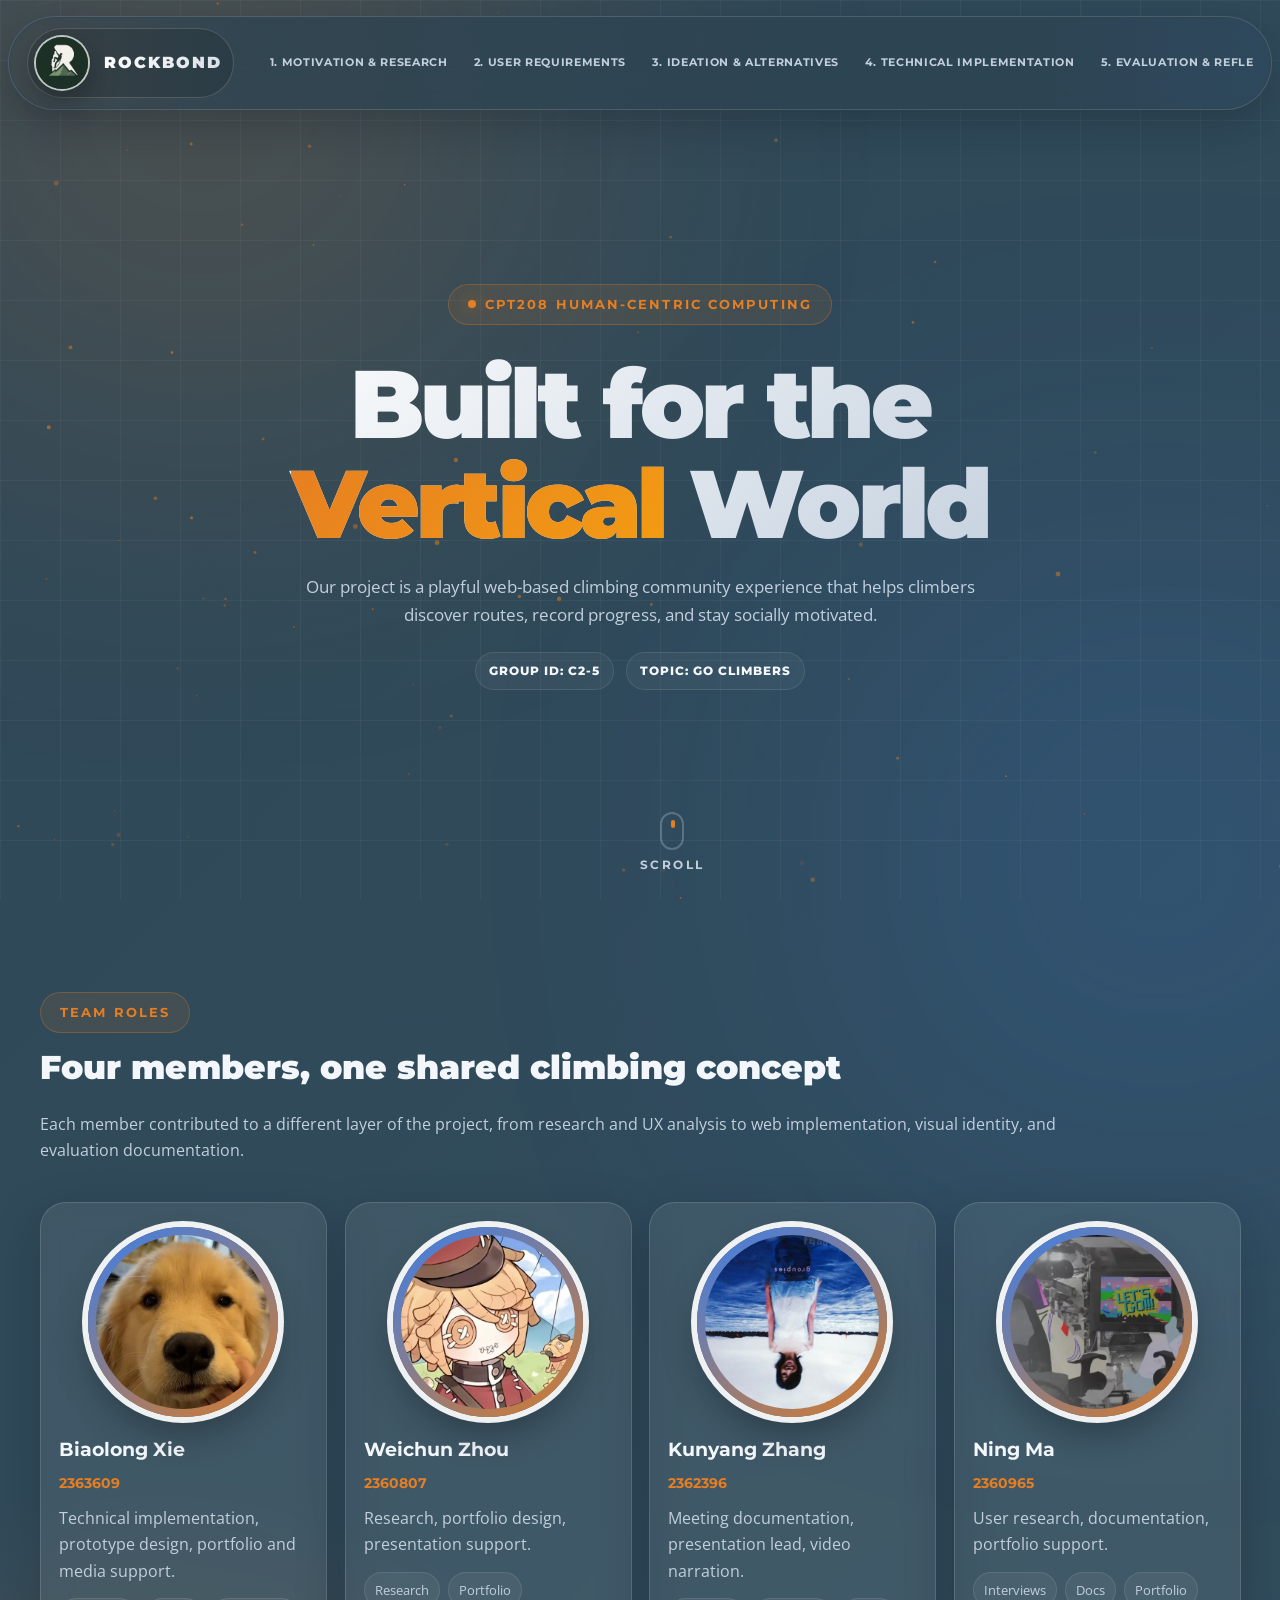
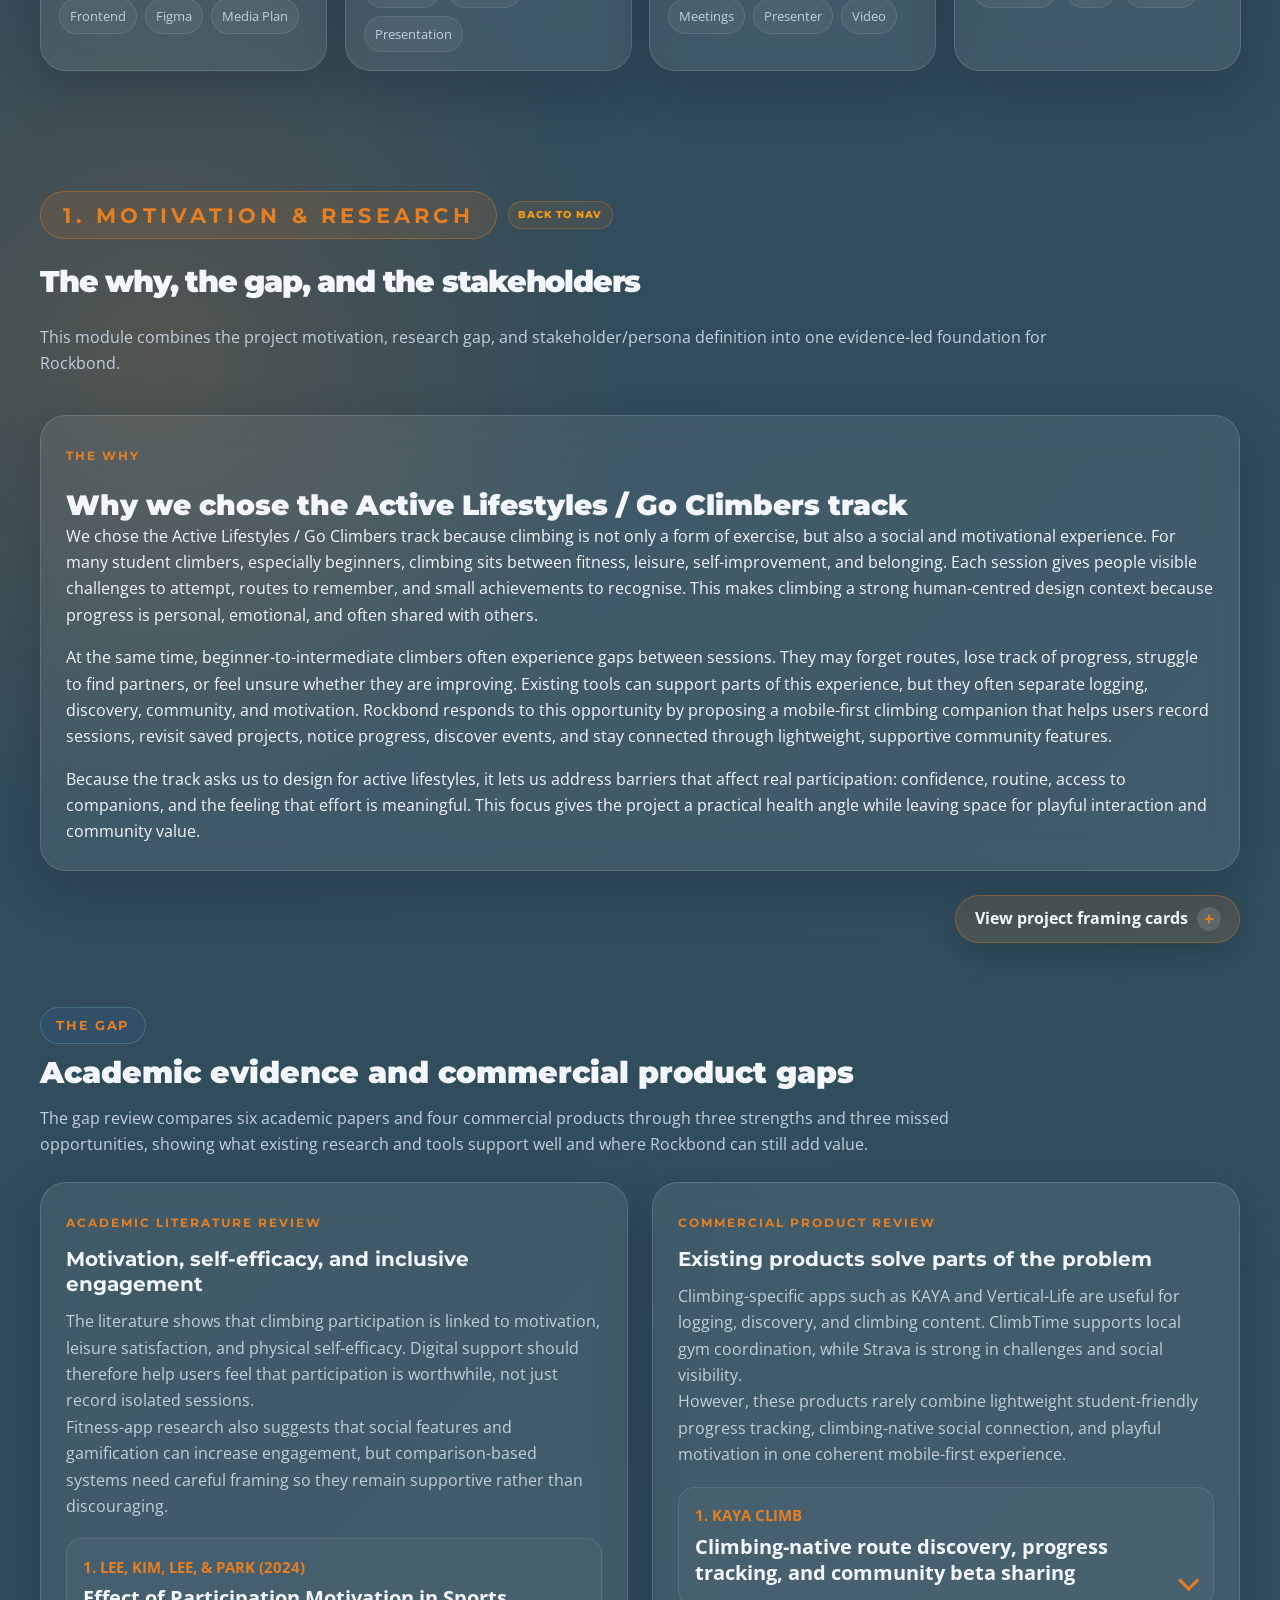
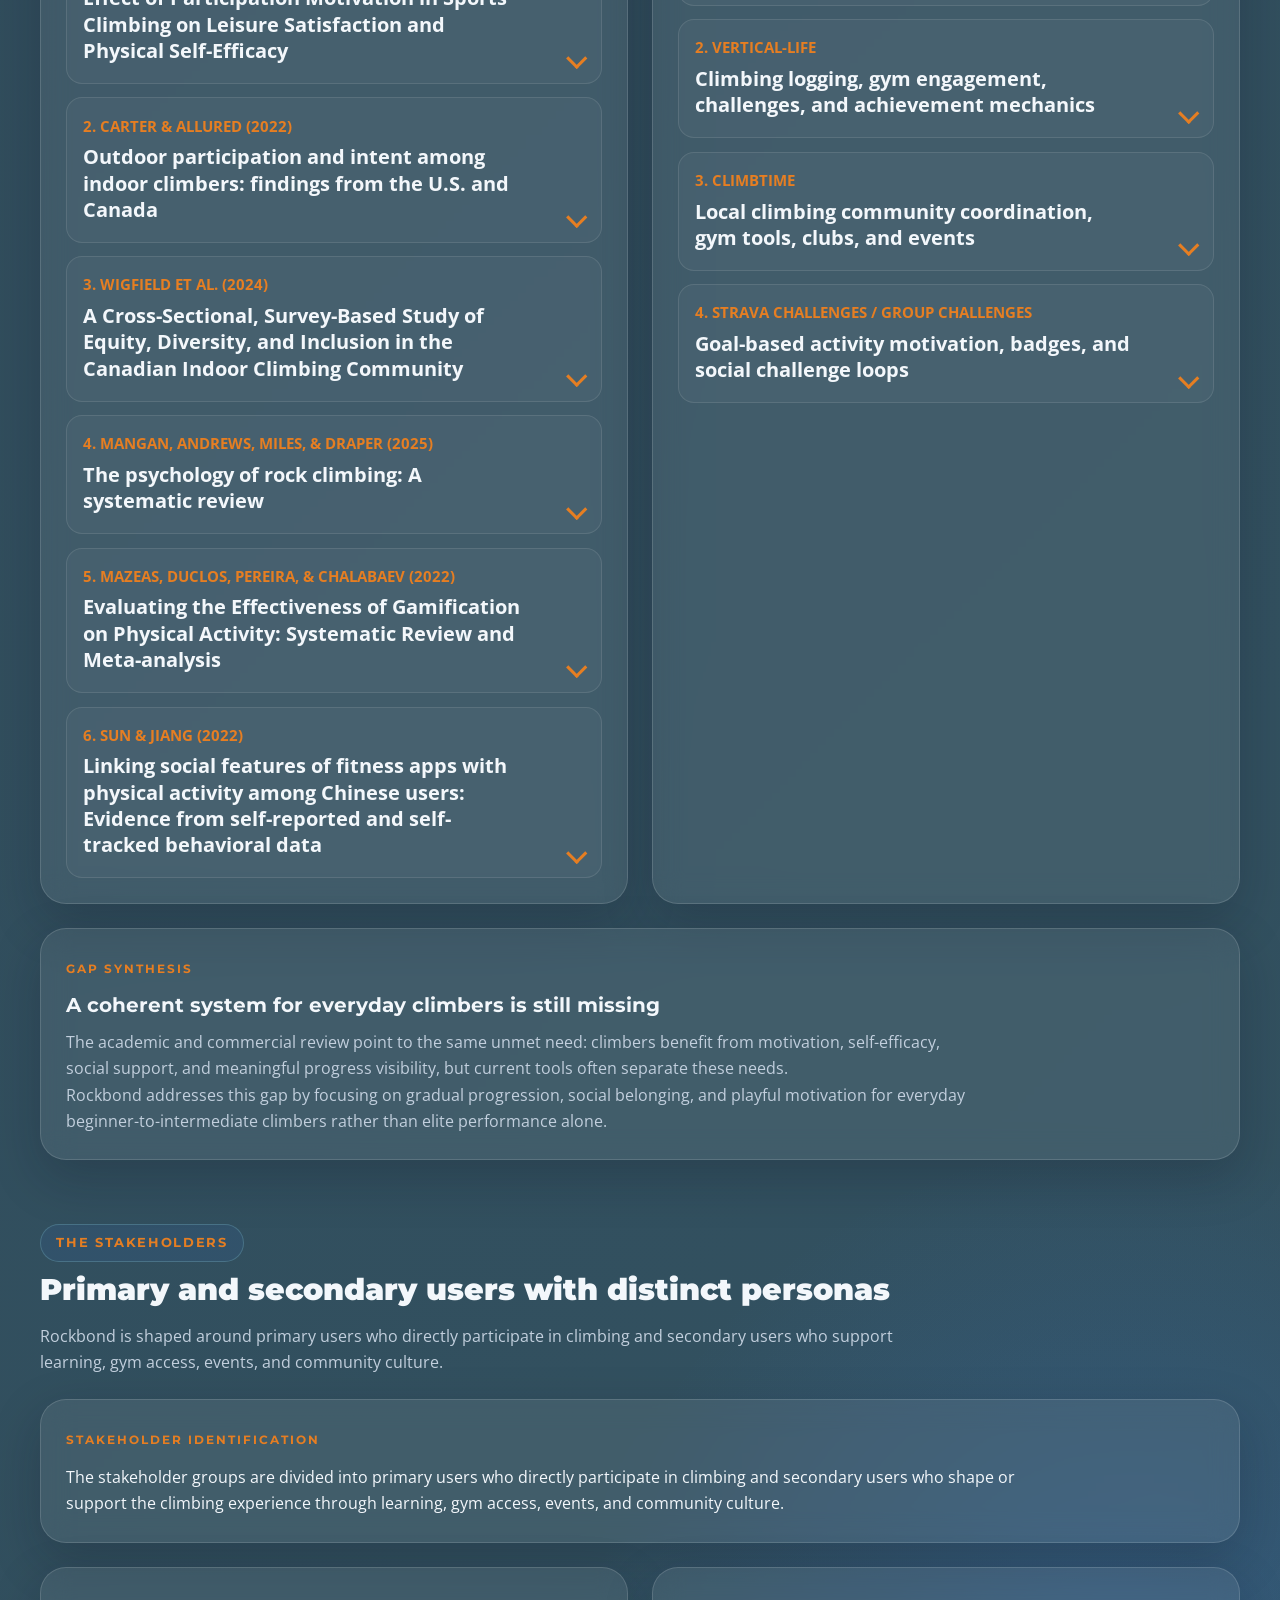
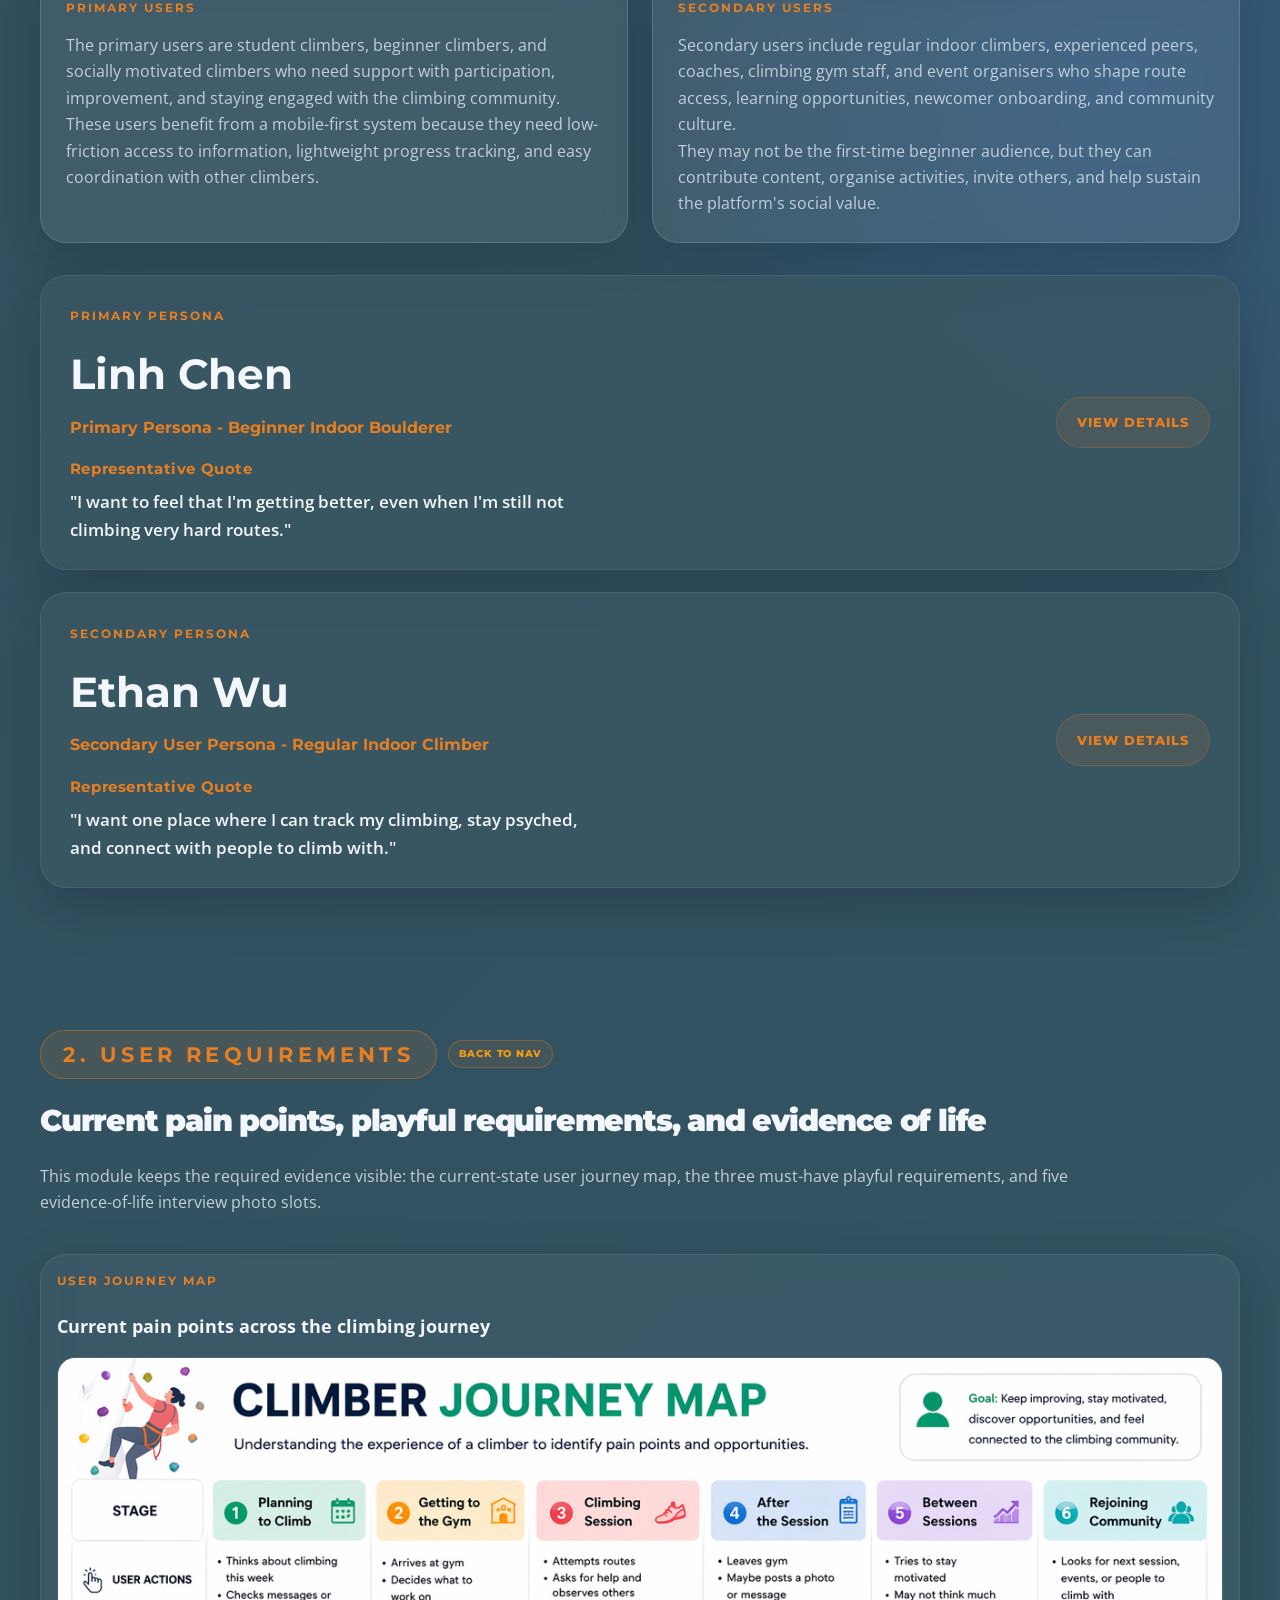
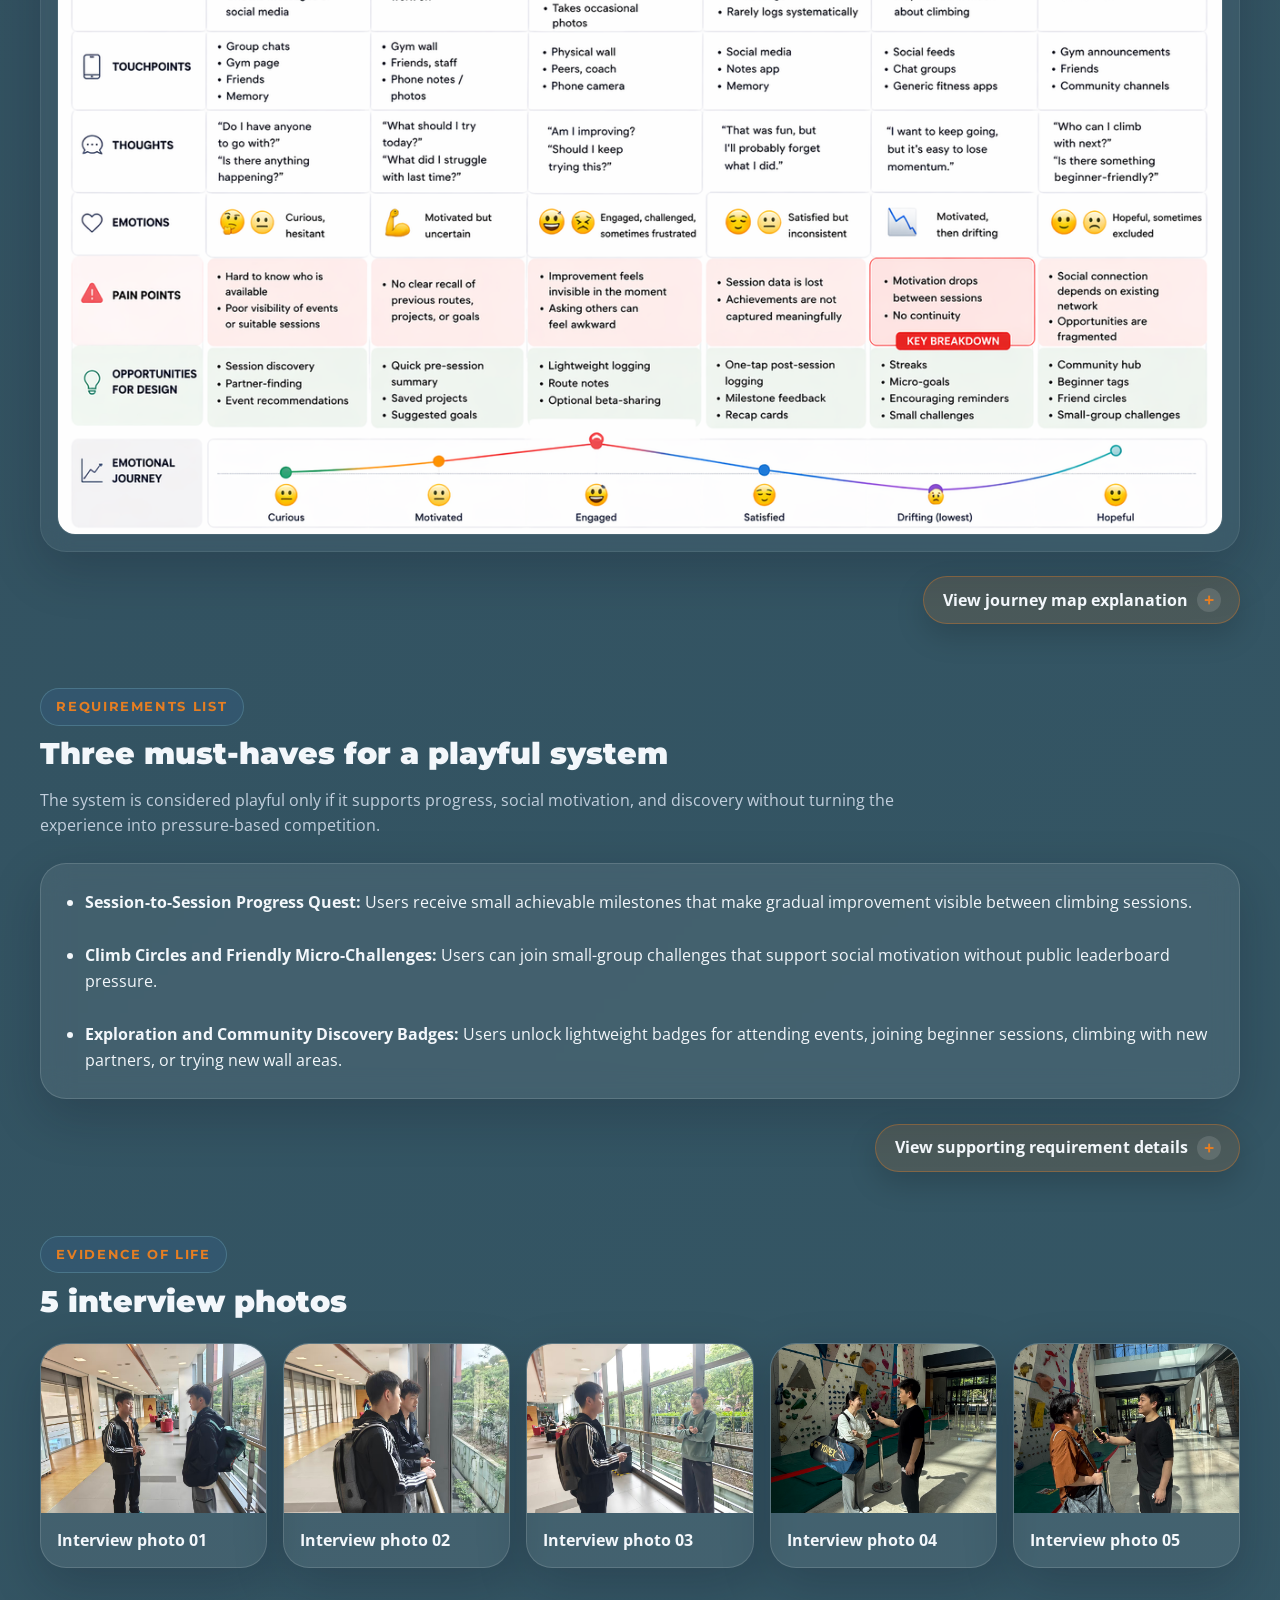
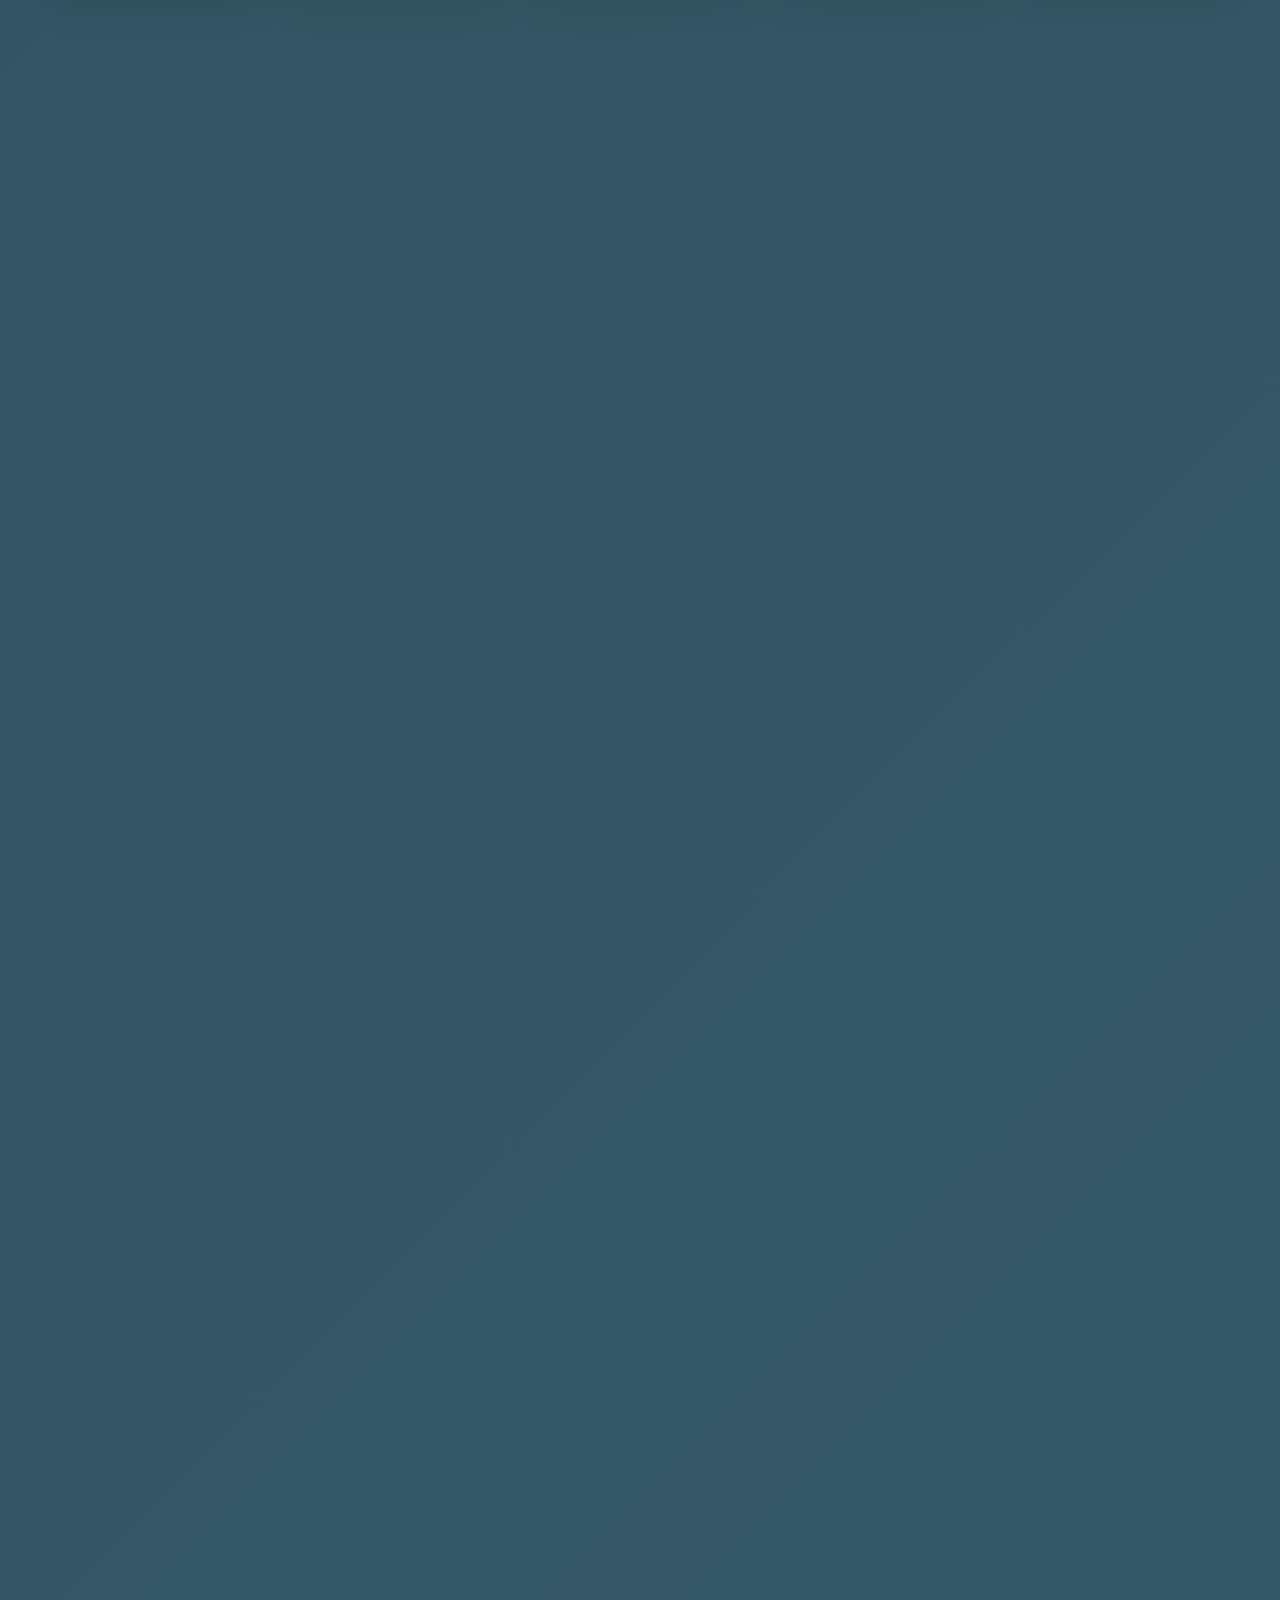
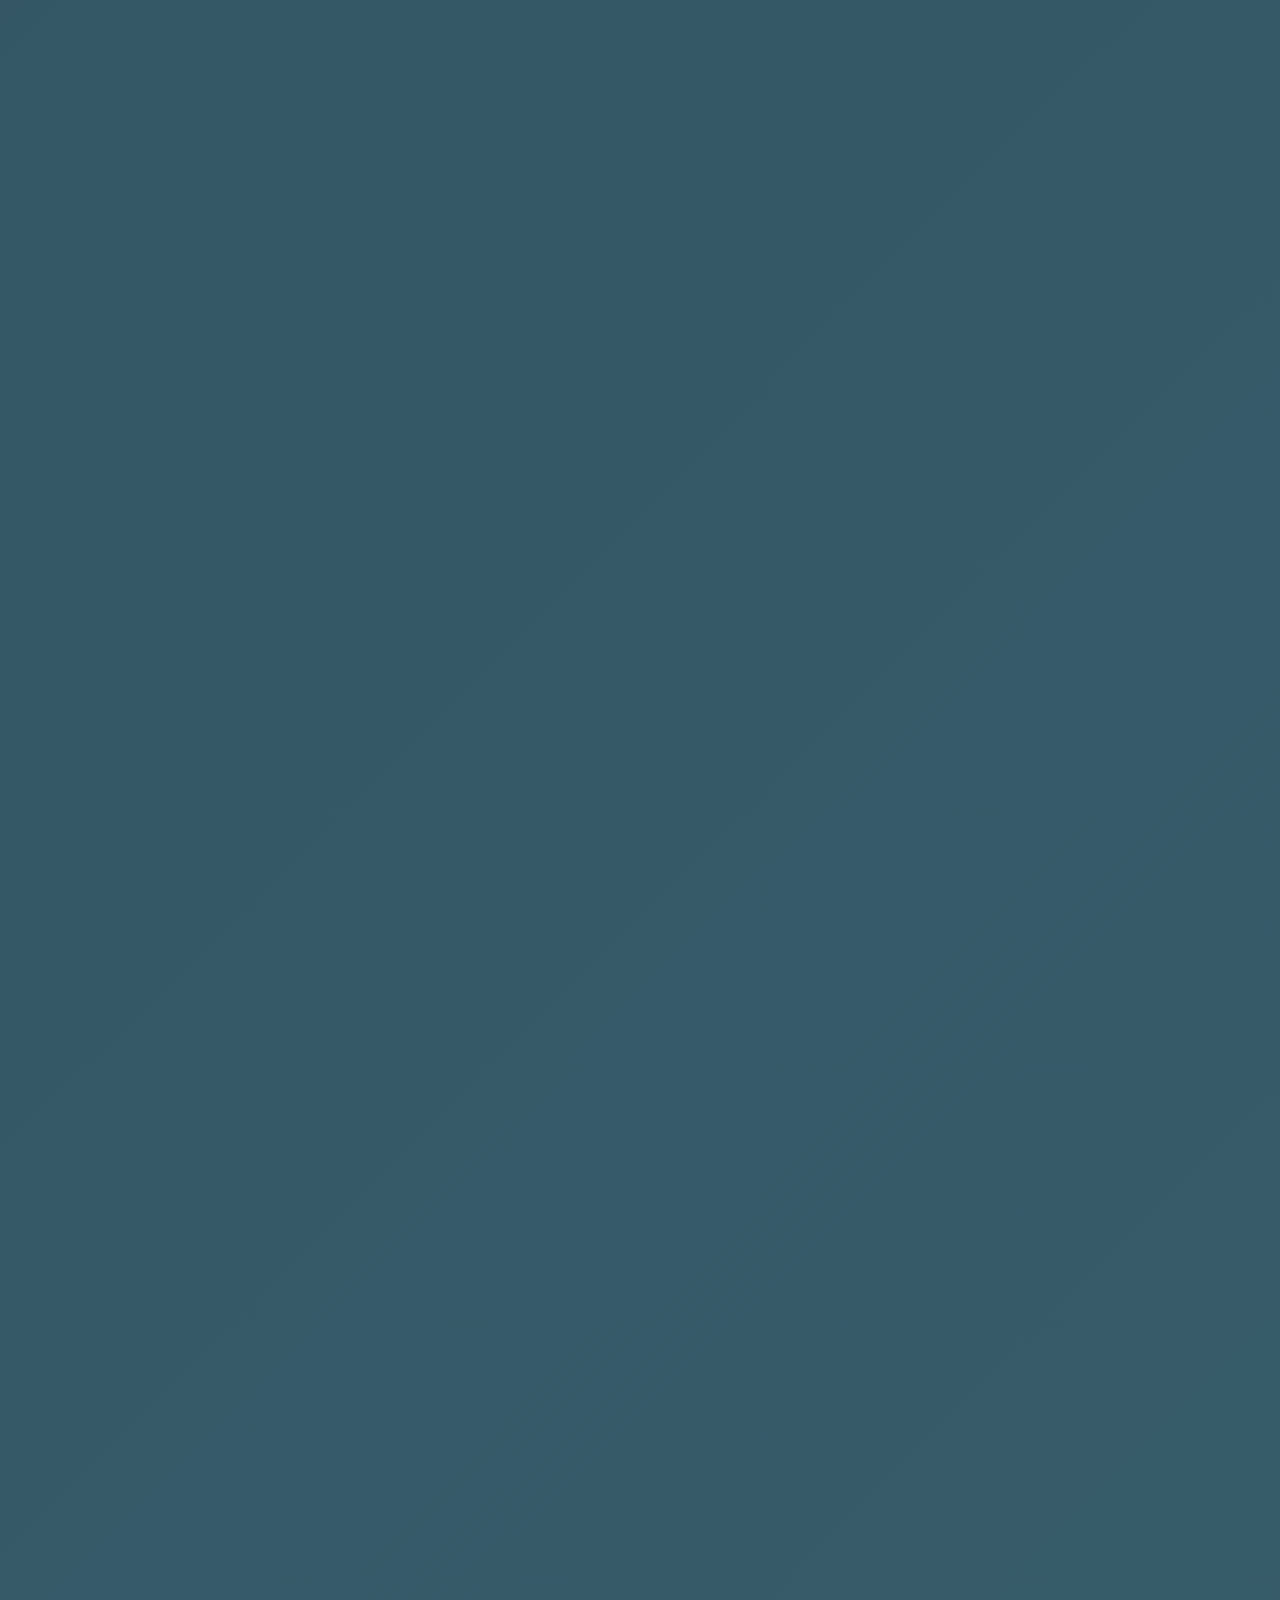
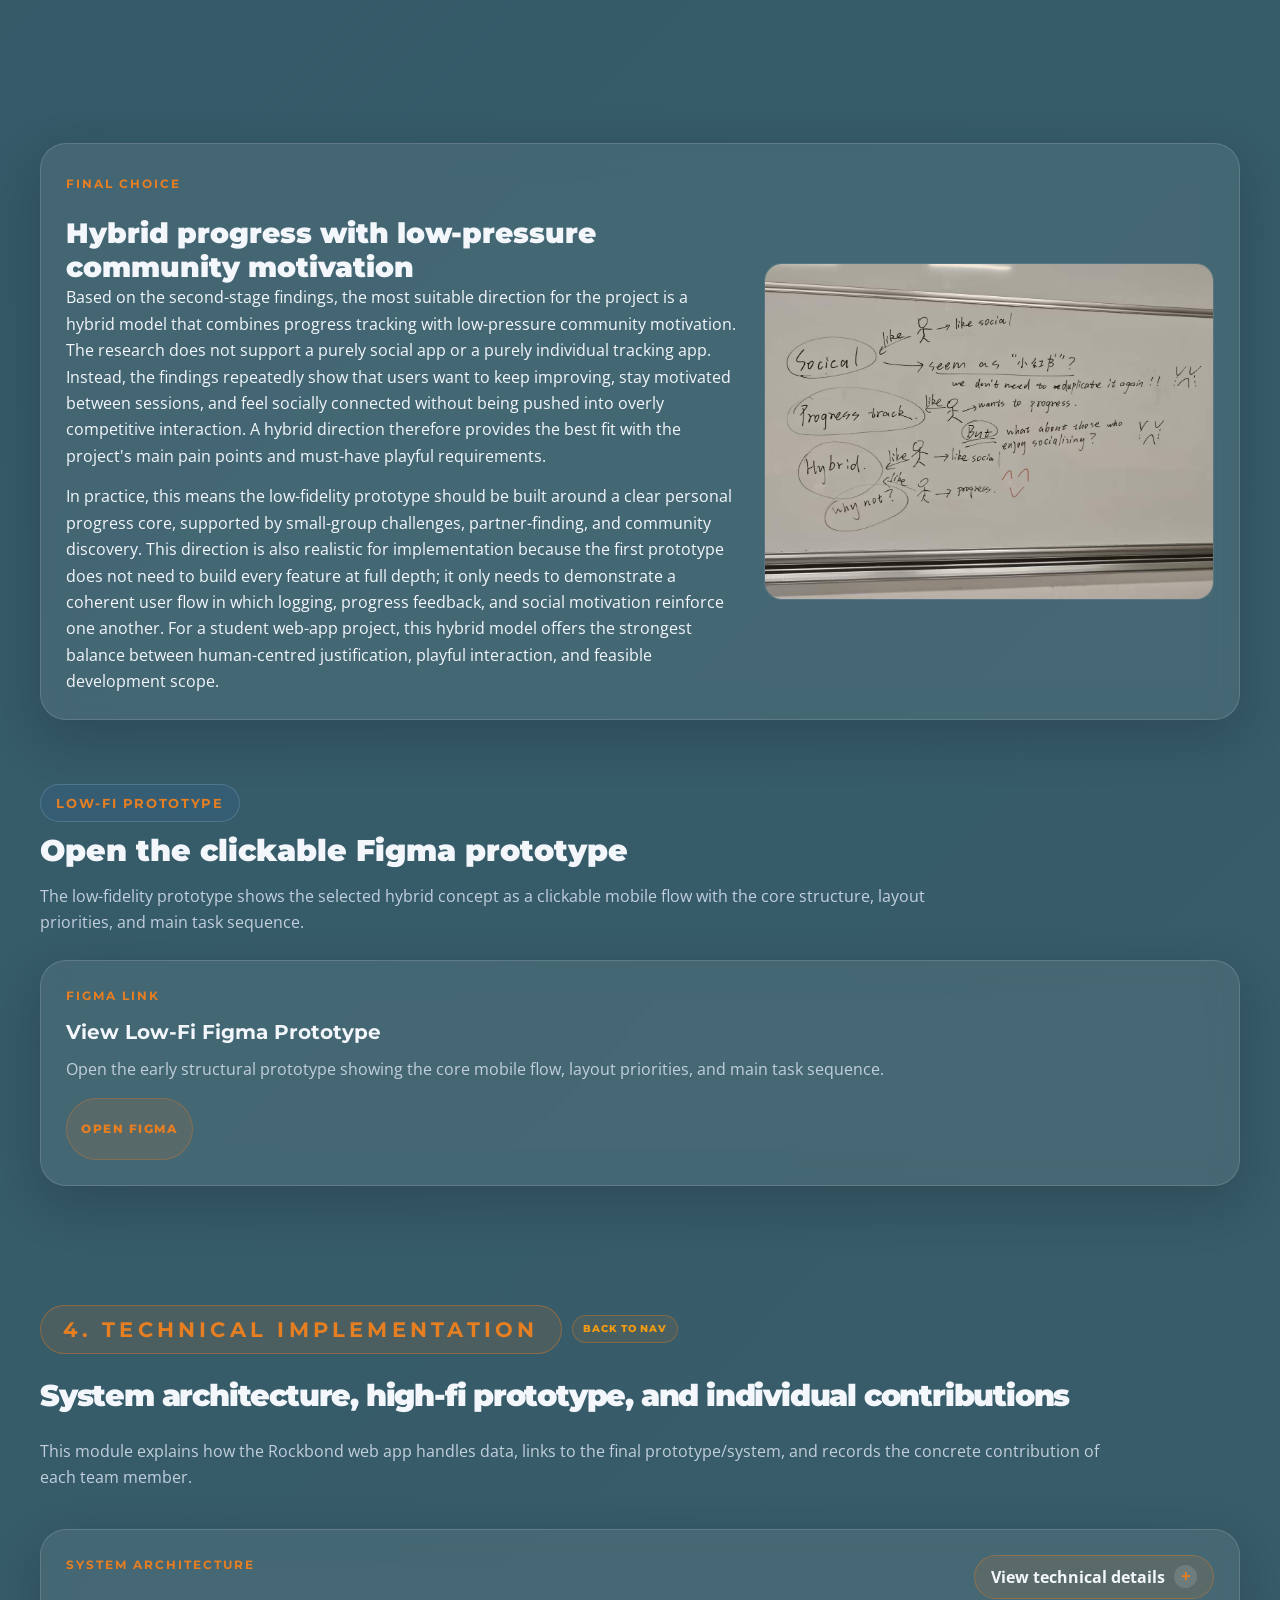
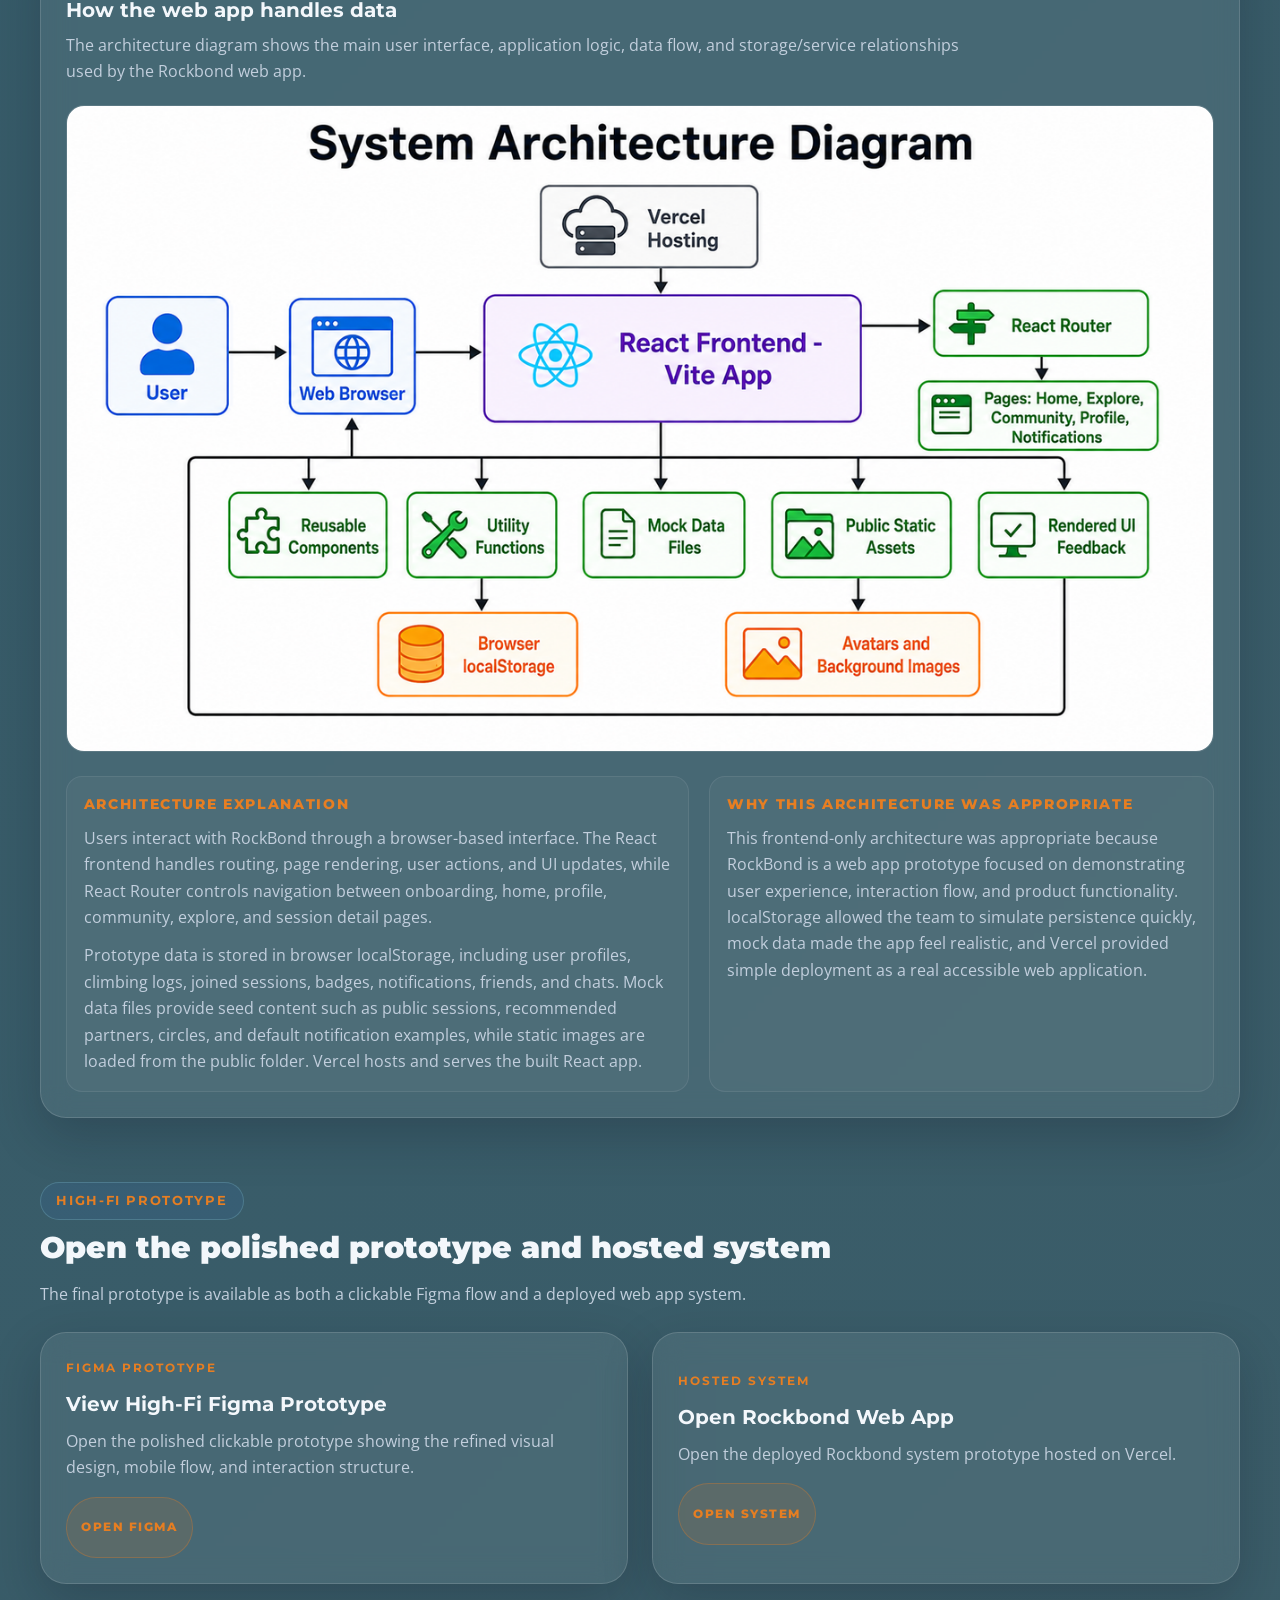
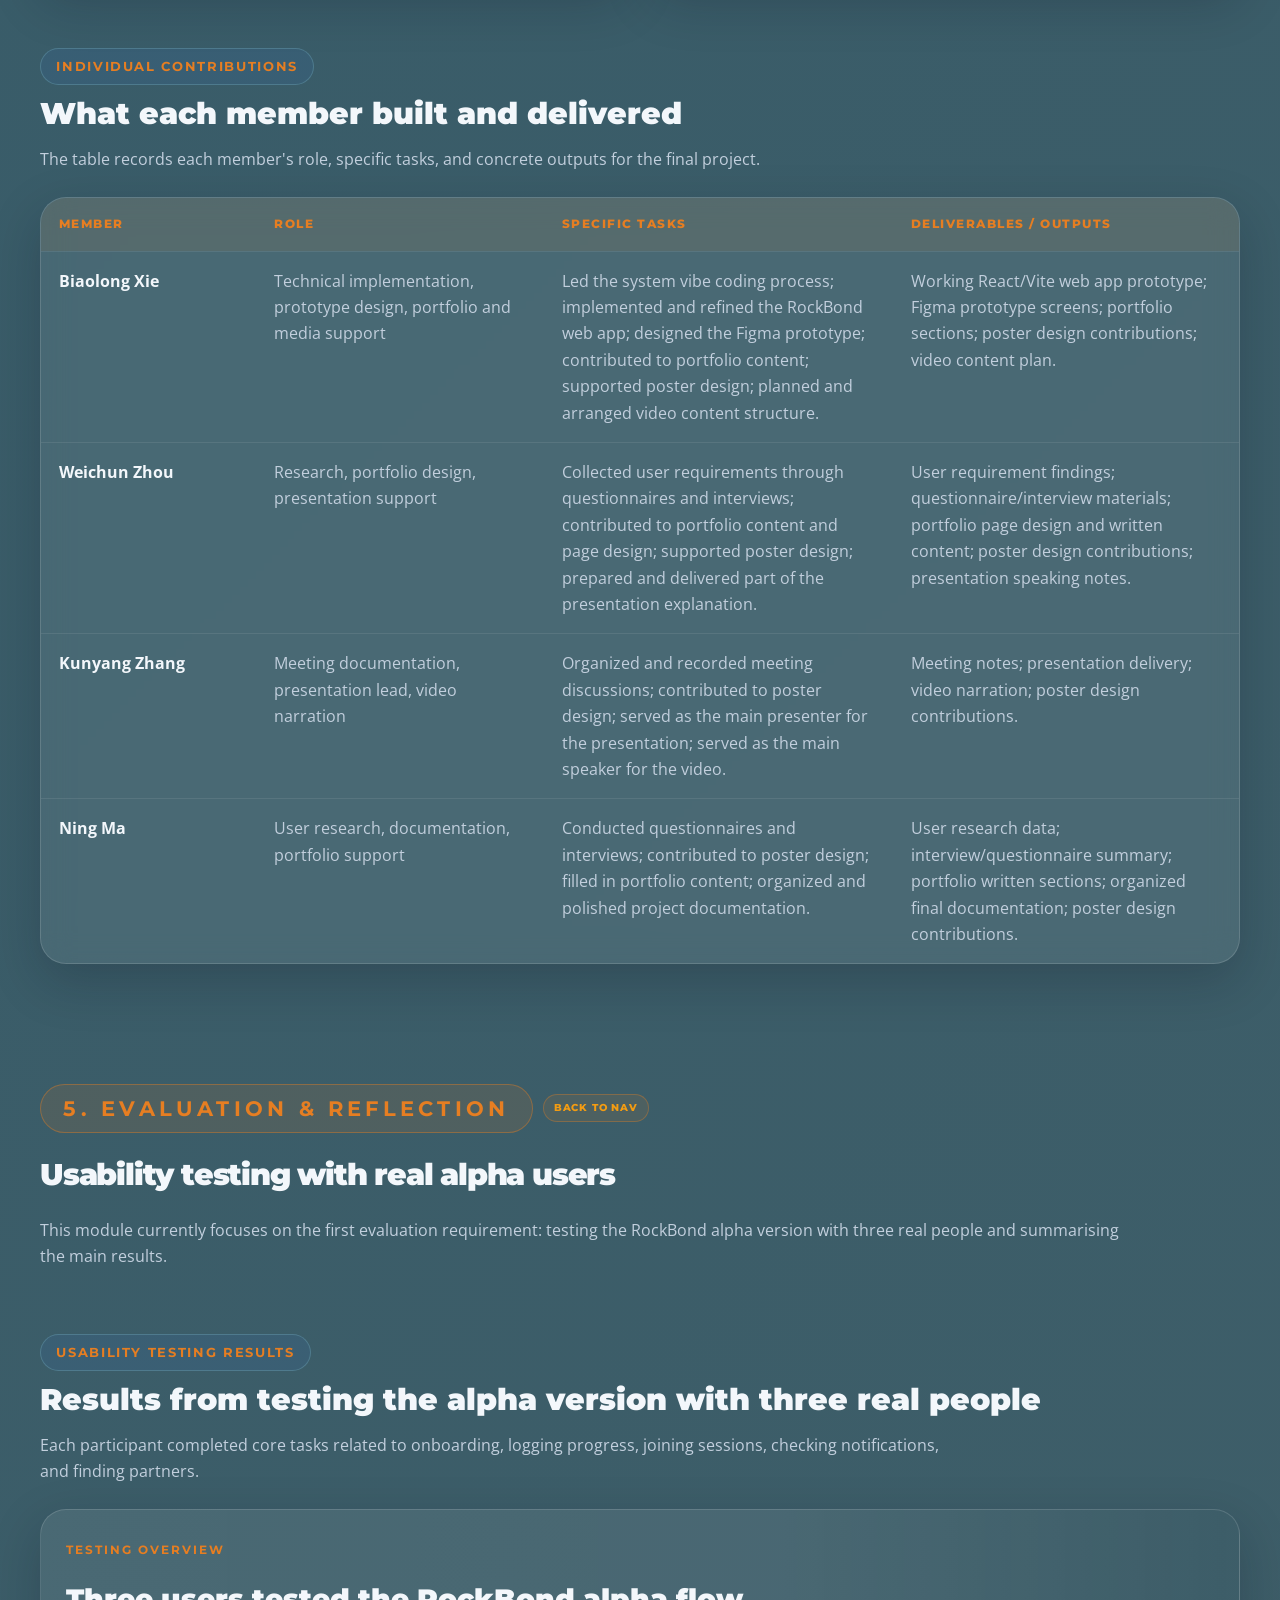
==== commit 68f426b7: "Update README and portfolio copy" ====
--- a/index.html
+++ b/index.html
@@ -58,7 +58,7 @@
           <div class="member-body">
             <h3>Biaolong Xie</h3>
             <div class="member-meta">2363609</div>
-            <p class="member-role">Technical implementation, Figma prototype design, portfolio content, and media planning.</p>
+            <p class="member-role">Technical implementation, prototype design, portfolio and media support.</p>
             <div class="member-tags"><span class="tag-pill">Frontend</span><span class="tag-pill">Figma</span><span class="tag-pill">Media Plan</span></div>
           </div>
         </article>
@@ -67,7 +67,7 @@
           <div class="member-body">
             <h3>Weichun Zhou</h3>
             <div class="member-meta">2360807</div>
-            <p class="member-role">User requirements research, portfolio page design, poster support, and presentation explanation.</p>
+            <p class="member-role">Research, portfolio design, presentation support.</p>
             <div class="member-tags"><span class="tag-pill">Research</span><span class="tag-pill">Portfolio</span><span class="tag-pill">Presentation</span></div>
           </div>
         </article>
@@ -76,7 +76,7 @@
           <div class="member-body">
             <h3>Kunyang Zhang</h3>
             <div class="member-meta">2362396</div>
-            <p class="member-role">Meeting documentation, presentation leadership, video narration, and poster support.</p>
+            <p class="member-role">Meeting documentation, presentation lead, video narration.</p>
             <div class="member-tags"><span class="tag-pill">Meetings</span><span class="tag-pill">Presenter</span><span class="tag-pill">Video</span></div>
           </div>
         </article>
@@ -85,7 +85,7 @@
           <div class="member-body">
             <h3>Ning Ma</h3>
             <div class="member-meta">2360965</div>
-            <p class="member-role">Questionnaires, interviews, documentation polish, portfolio content, and poster support.</p>
+            <p class="member-role">User research, documentation, portfolio support.</p>
             <div class="member-tags"><span class="tag-pill">Interviews</span><span class="tag-pill">Docs</span><span class="tag-pill">Portfolio</span></div>
           </div>
         </article>
@@ -611,7 +611,6 @@
           <span class="eyebrow">Evidence of Life</span>
           <h2>5 interview photos</h2>
         </div>
-        <p>Five interview photos are uploaded in <code>image/interview</code> as evidence of real user research activity.</p>
       </div>
       <div class="evidence-grid">
         <figure class="evidence-card reveal">
--- a/styles.css
+++ b/styles.css
@@ -568,6 +568,12 @@
   line-height: 1.18;
 }
 
+#overview > .section-head:first-of-type h2 {
+  font-size: clamp(1.55rem, 2.6vw, 2.35rem);
+  line-height: 1.18;
+  letter-spacing: 0;
+}
+
 #research > .section-head:not(:first-of-type),
 #user-requirements > .section-head:not(:first-of-type),
 #ideation-alternatives > .section-head:not(:first-of-type),
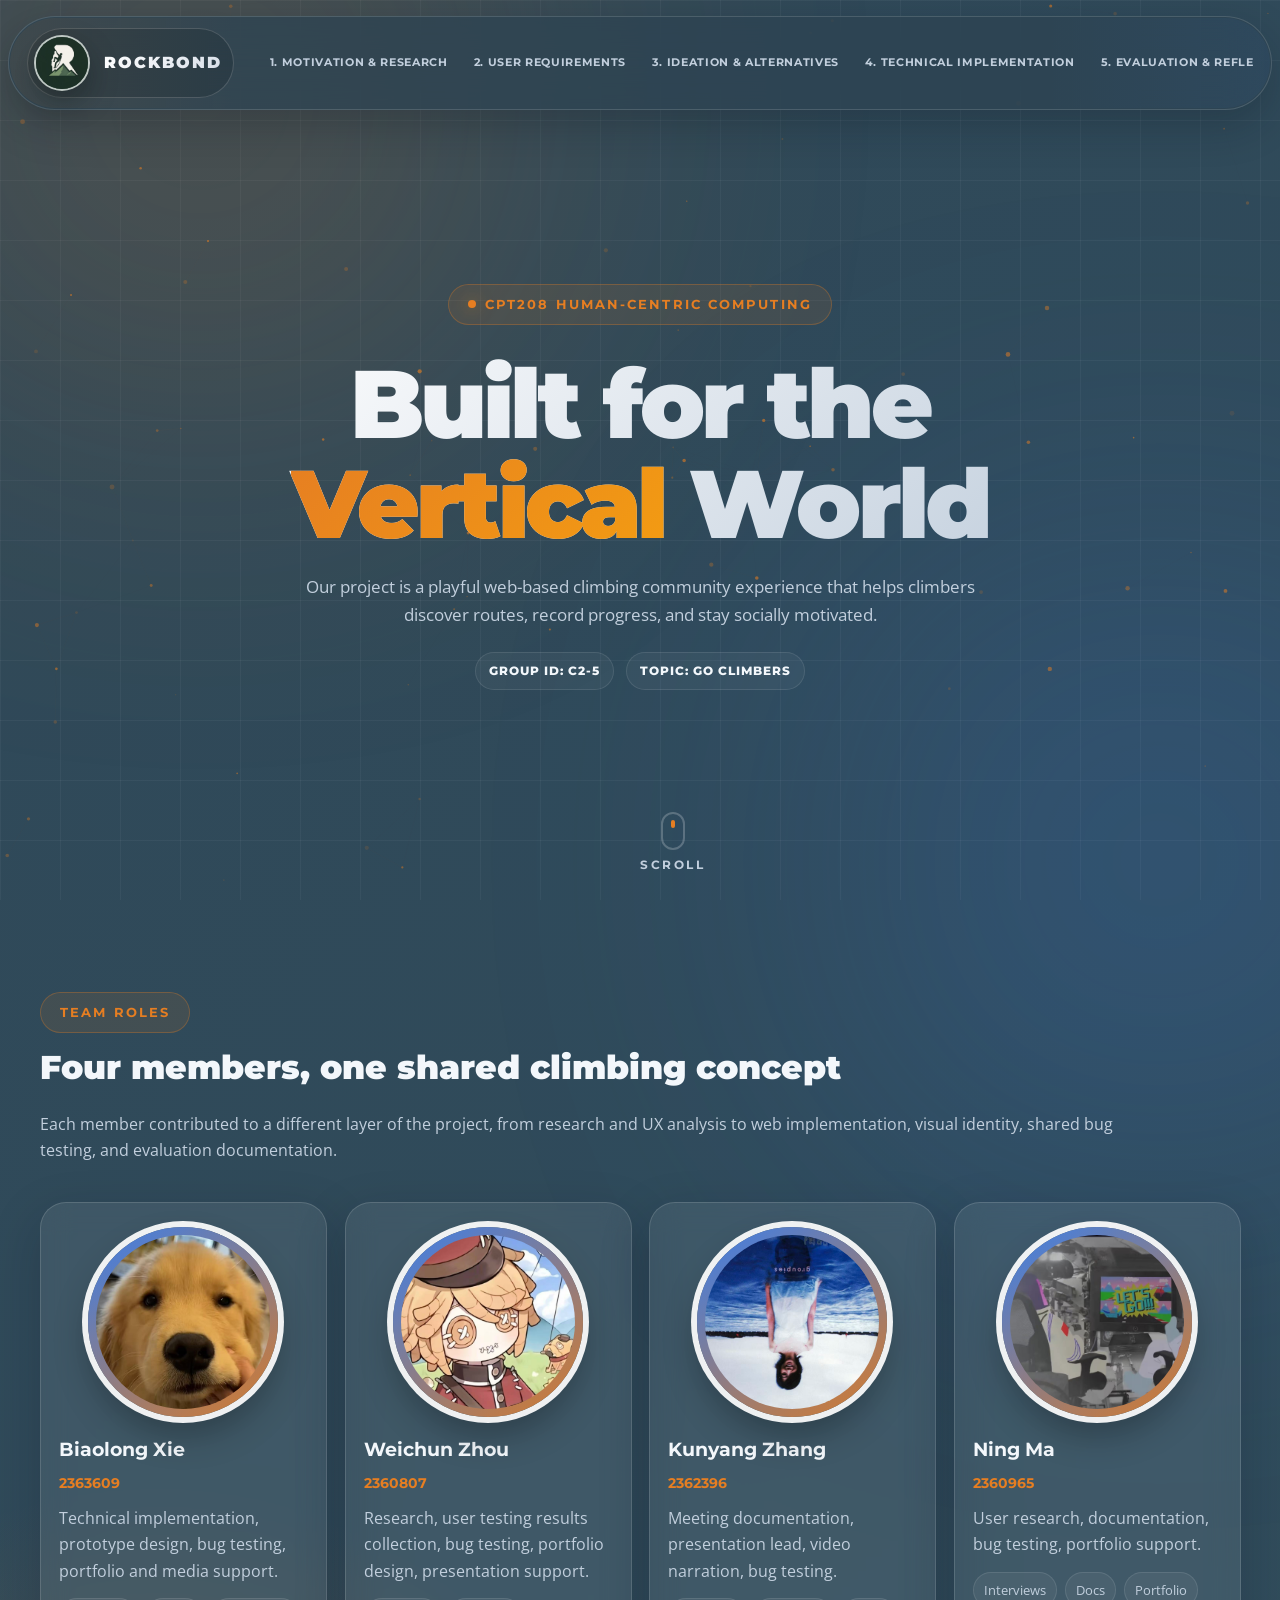
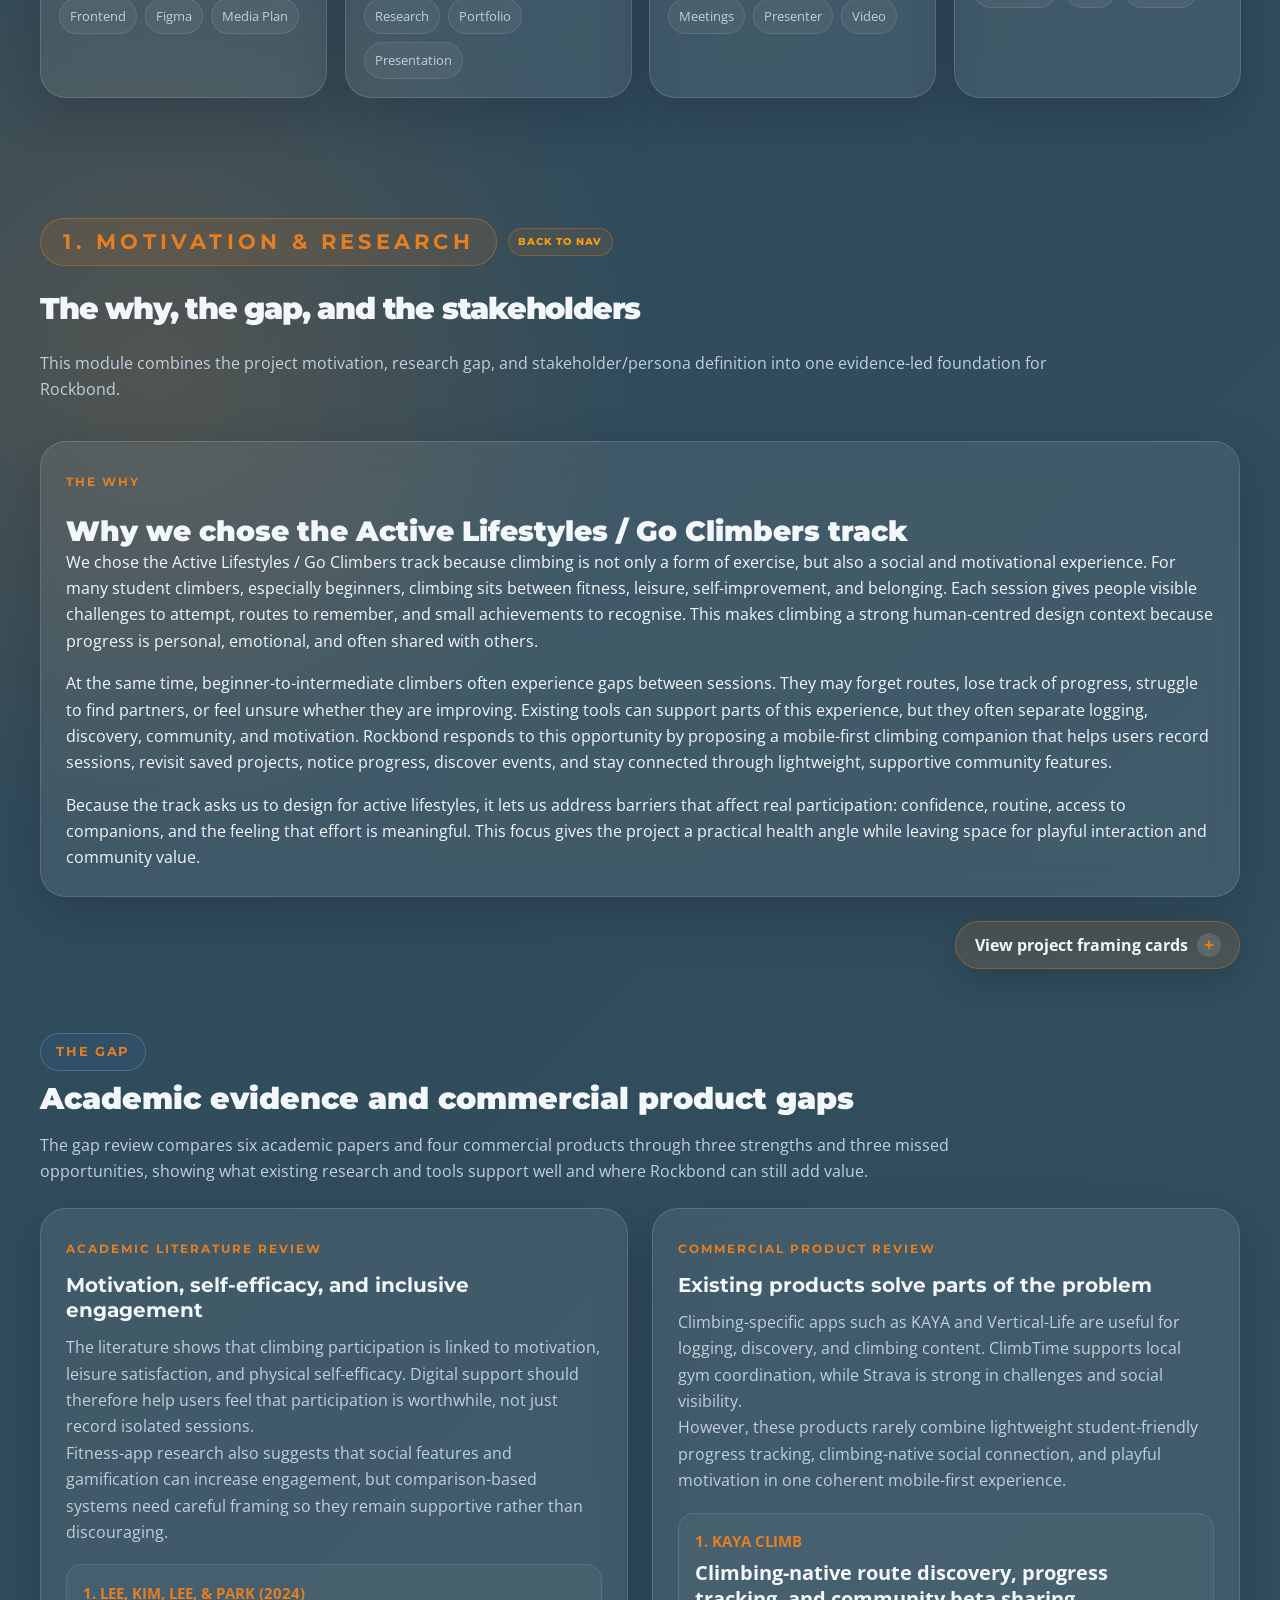
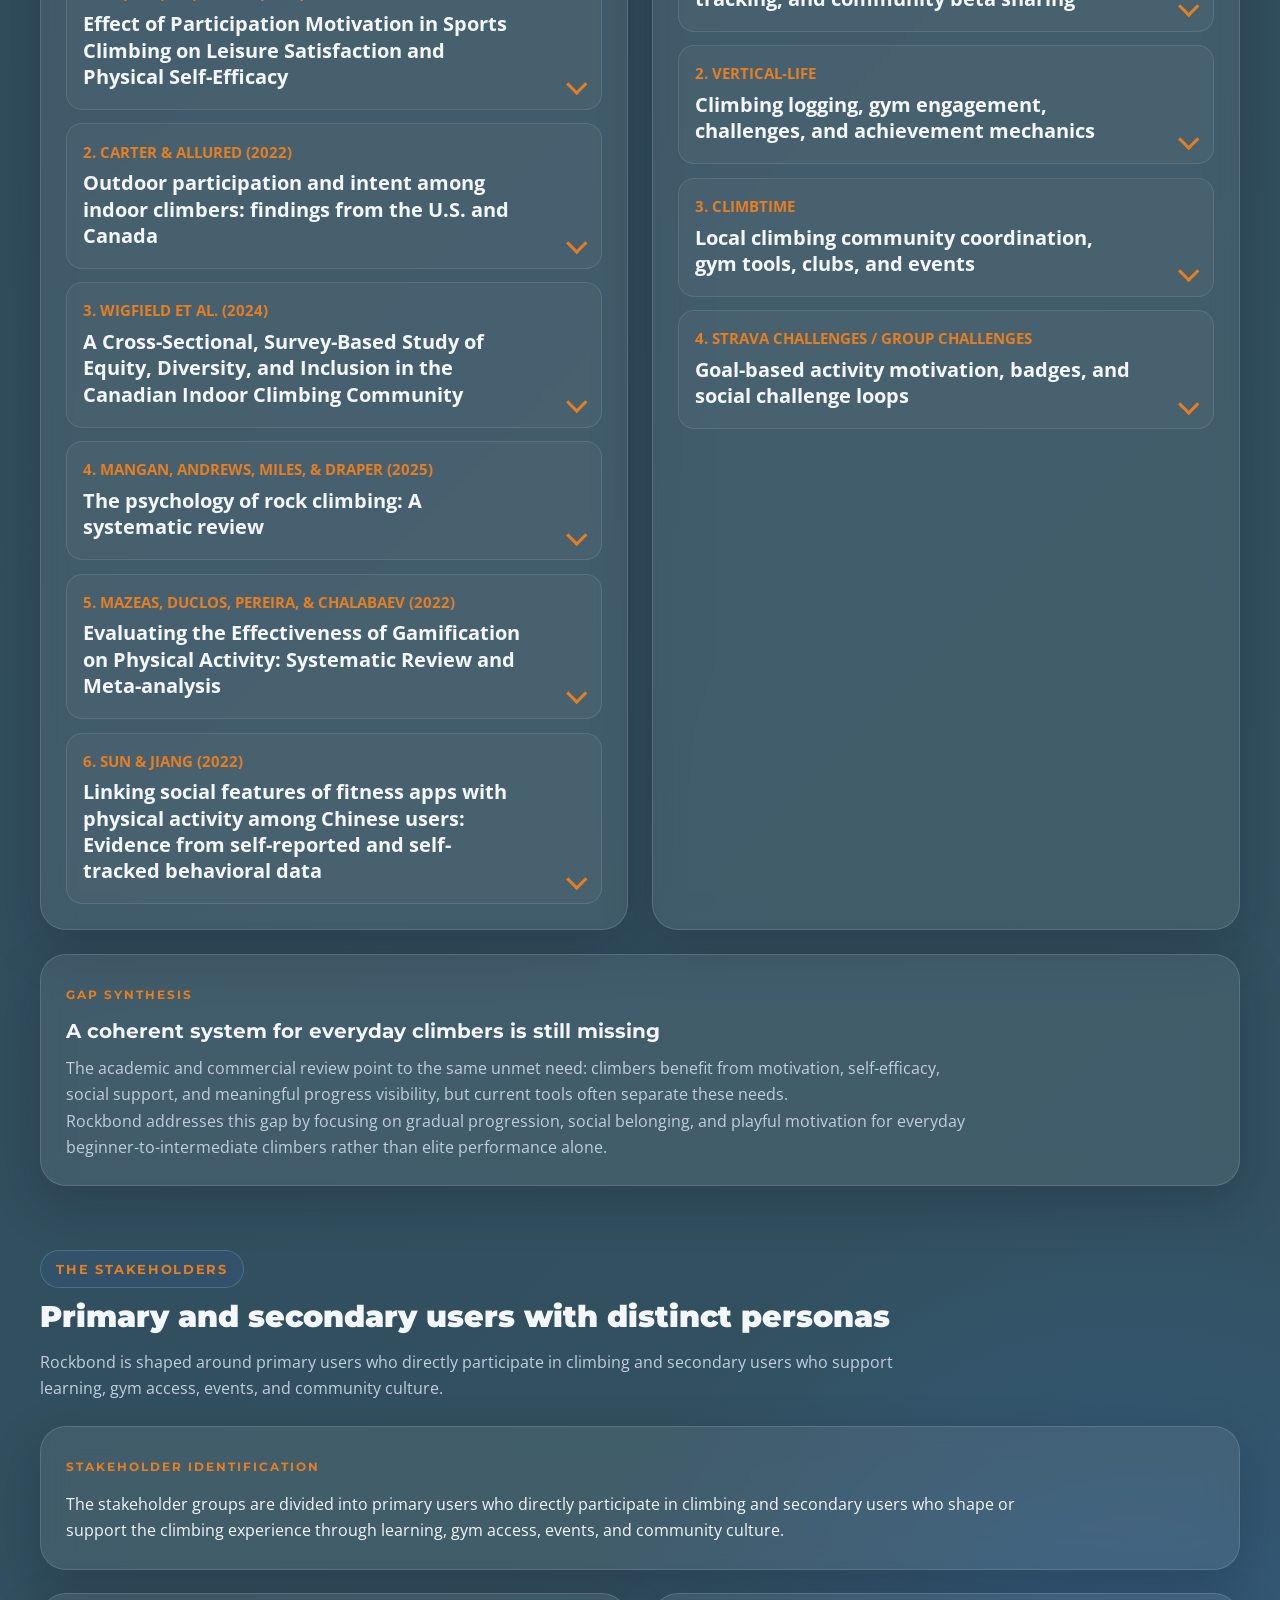
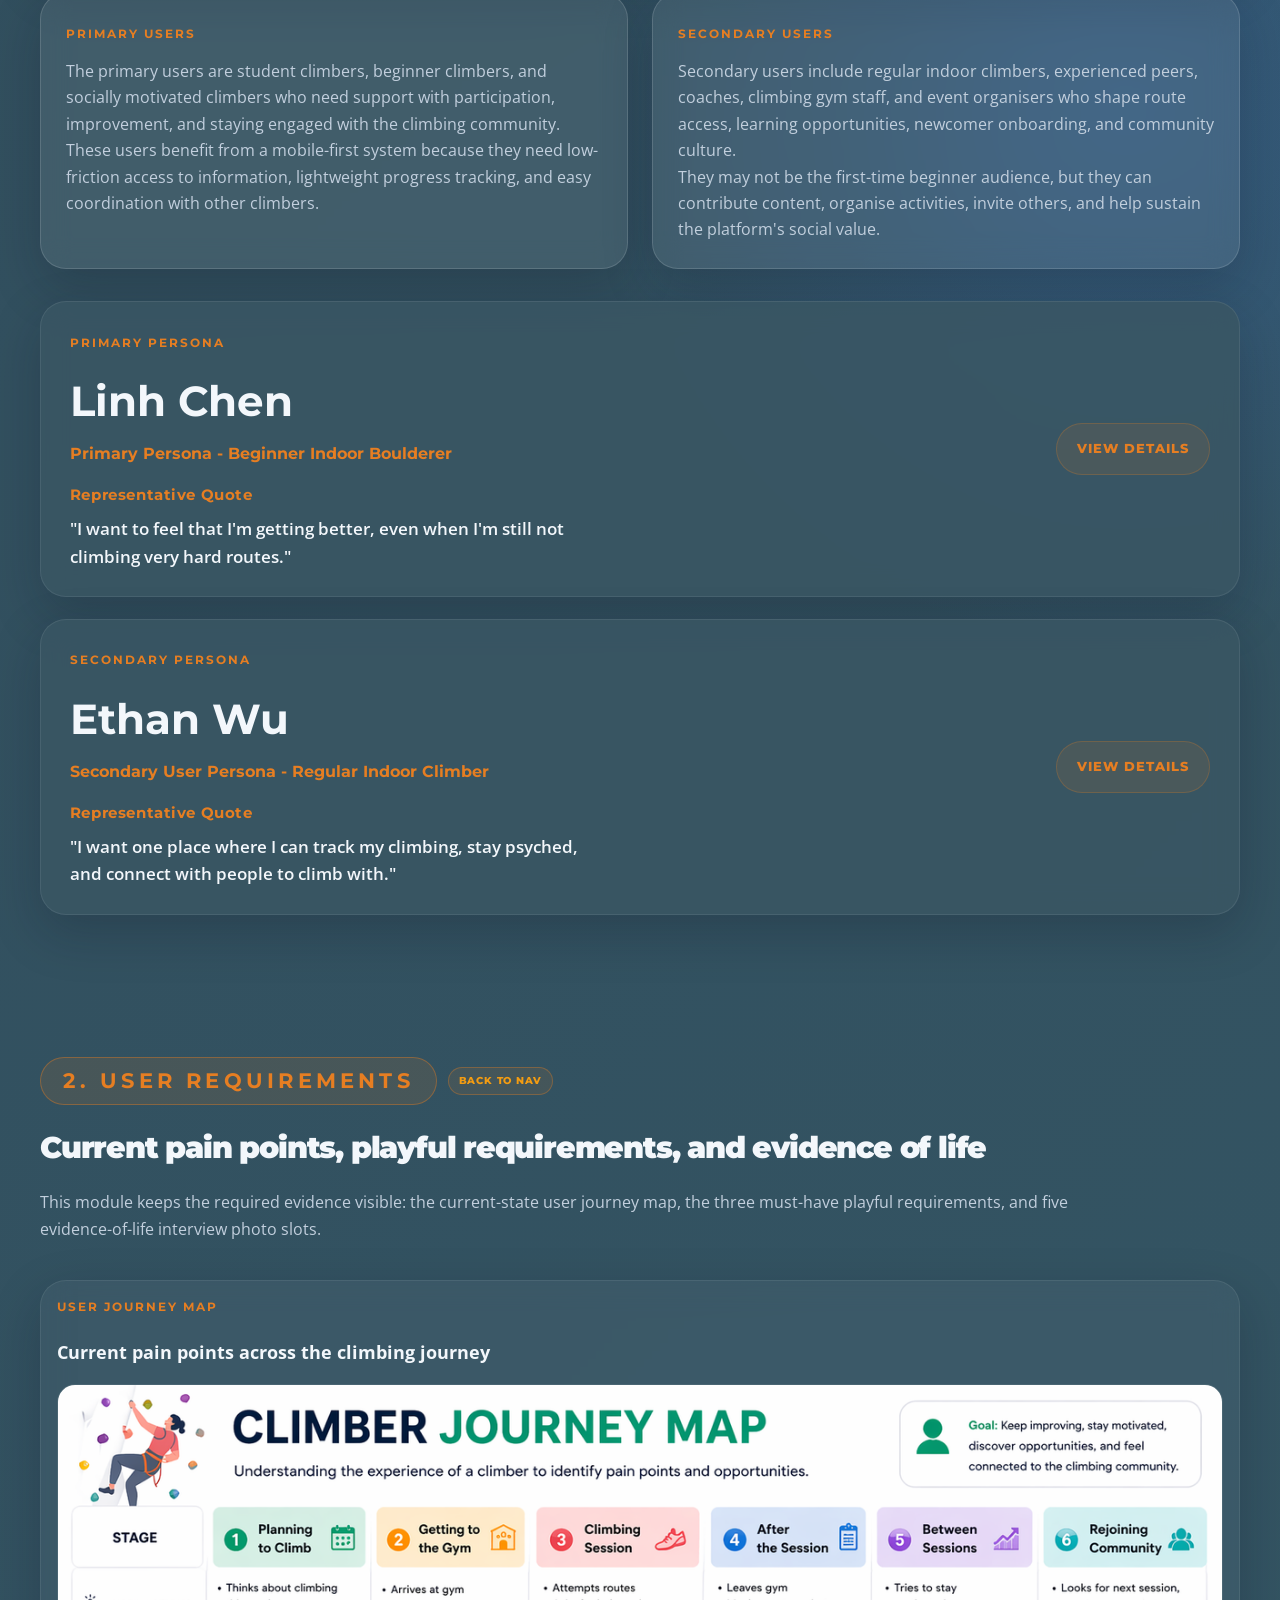
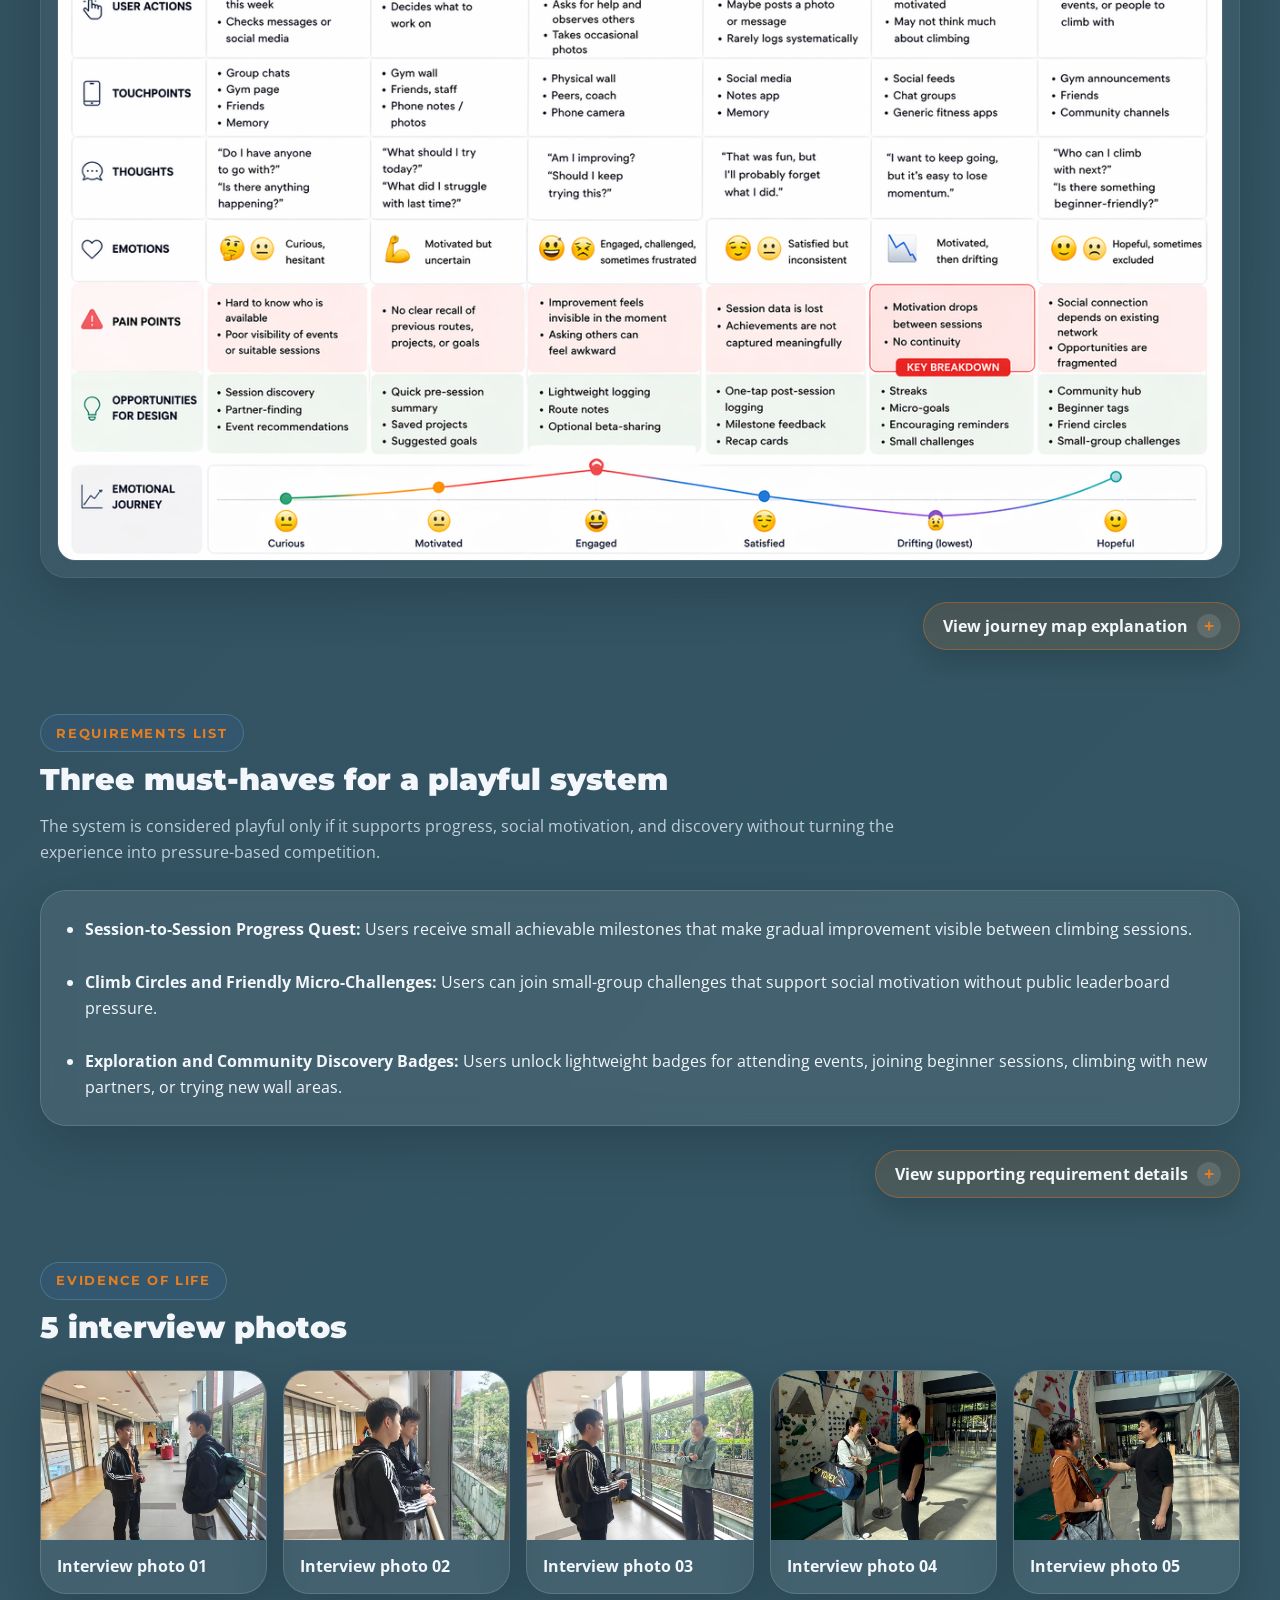
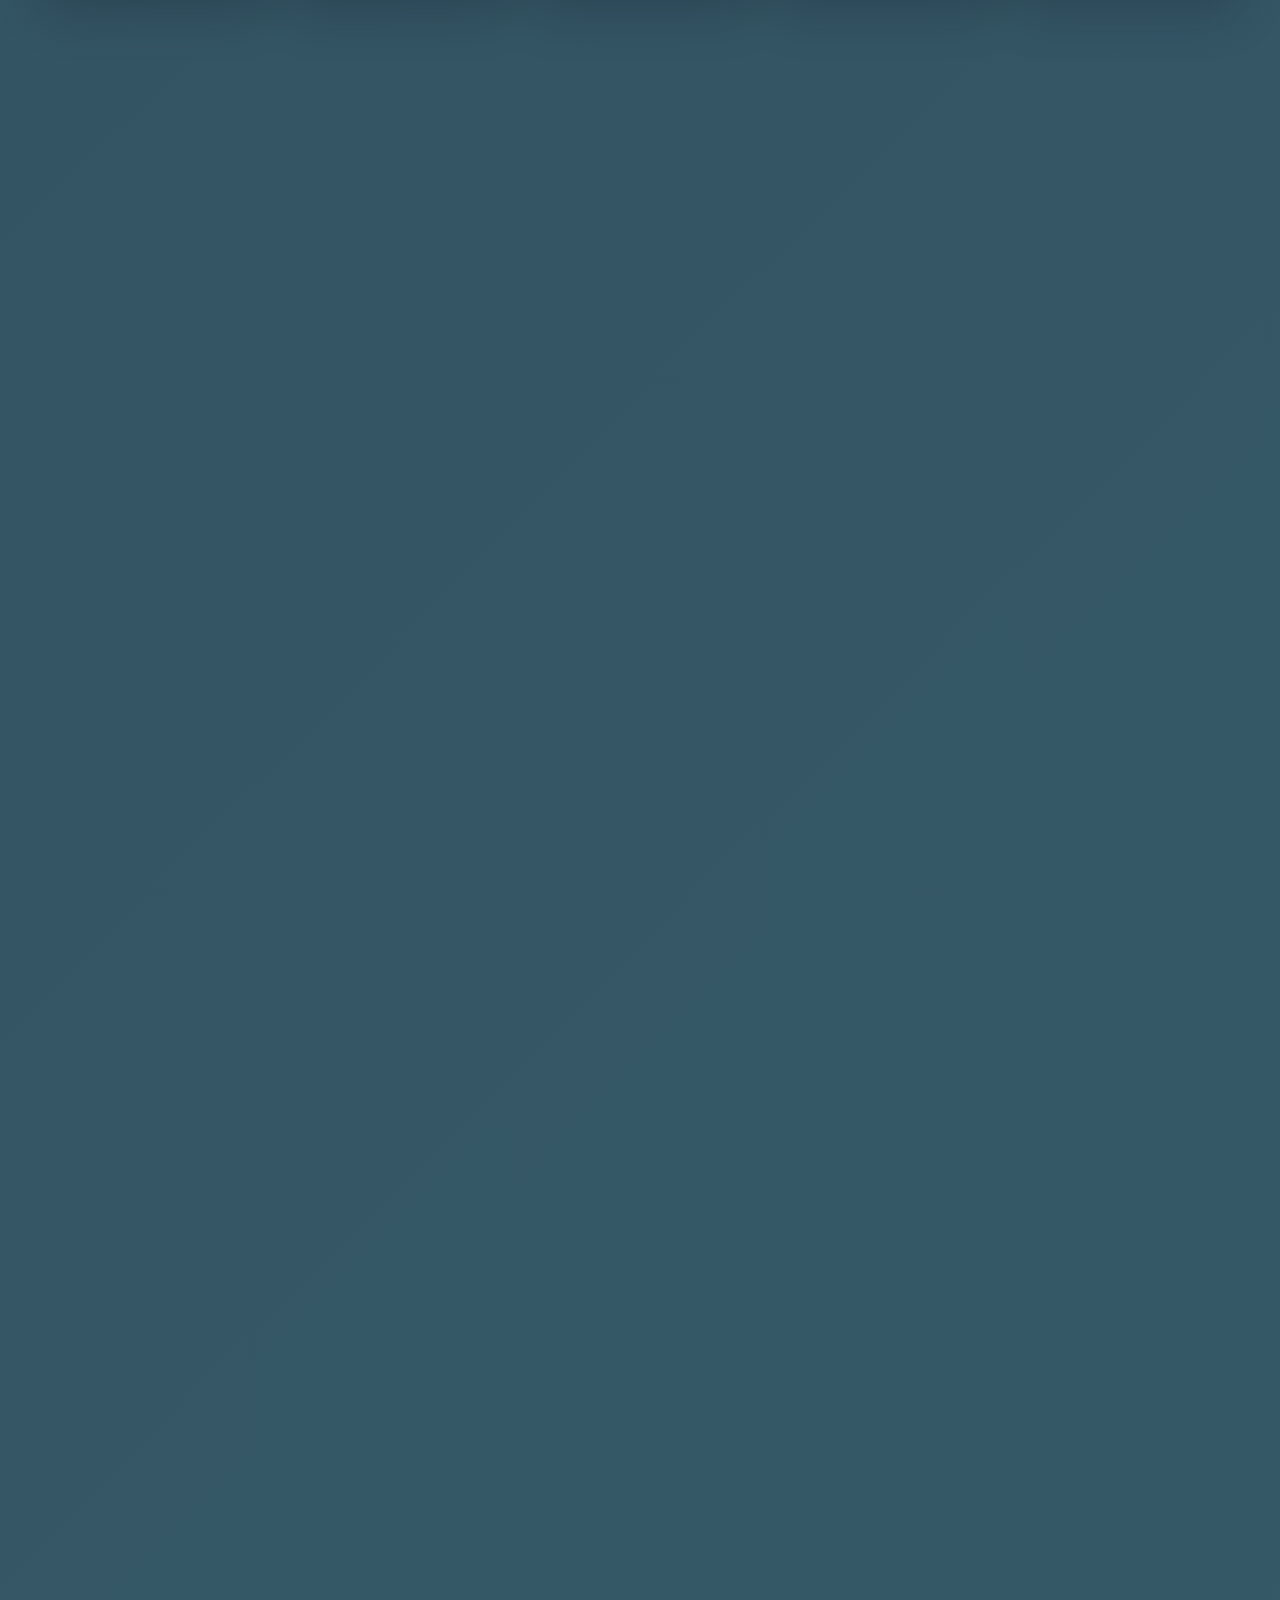
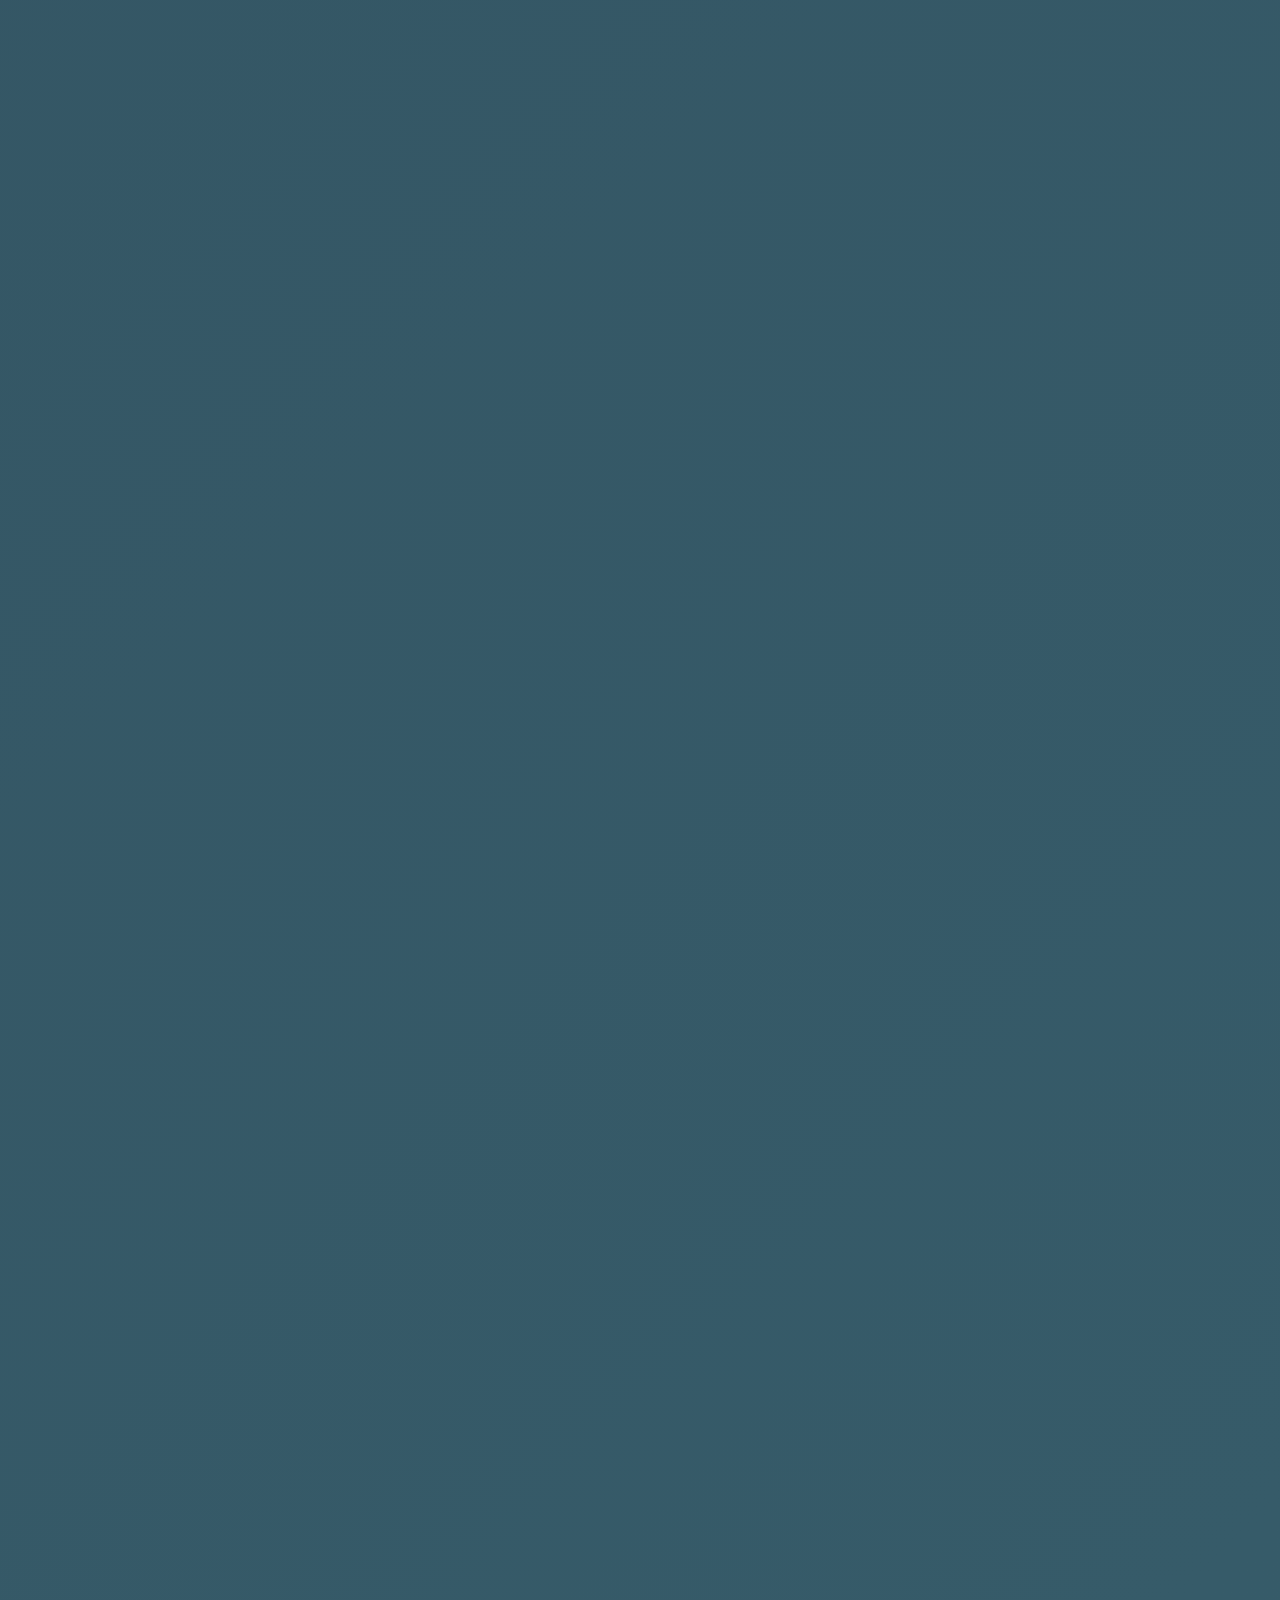
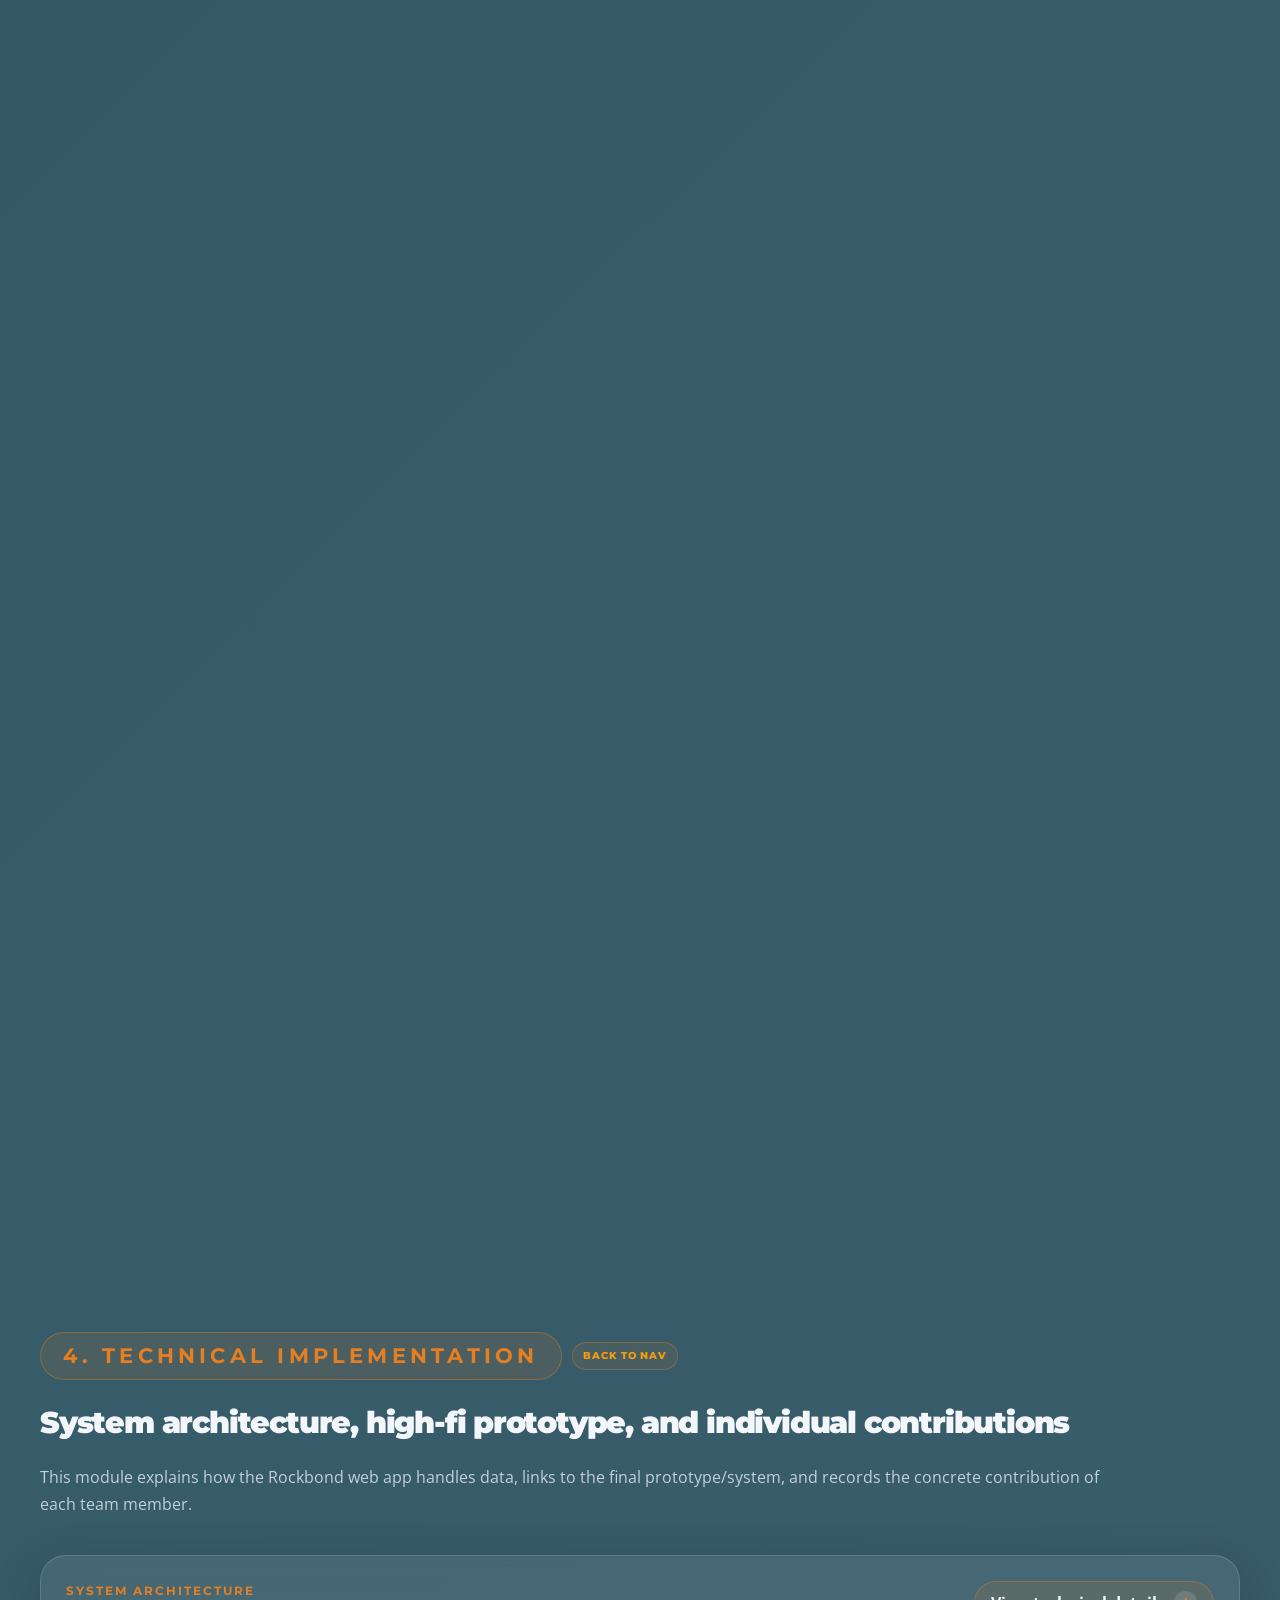
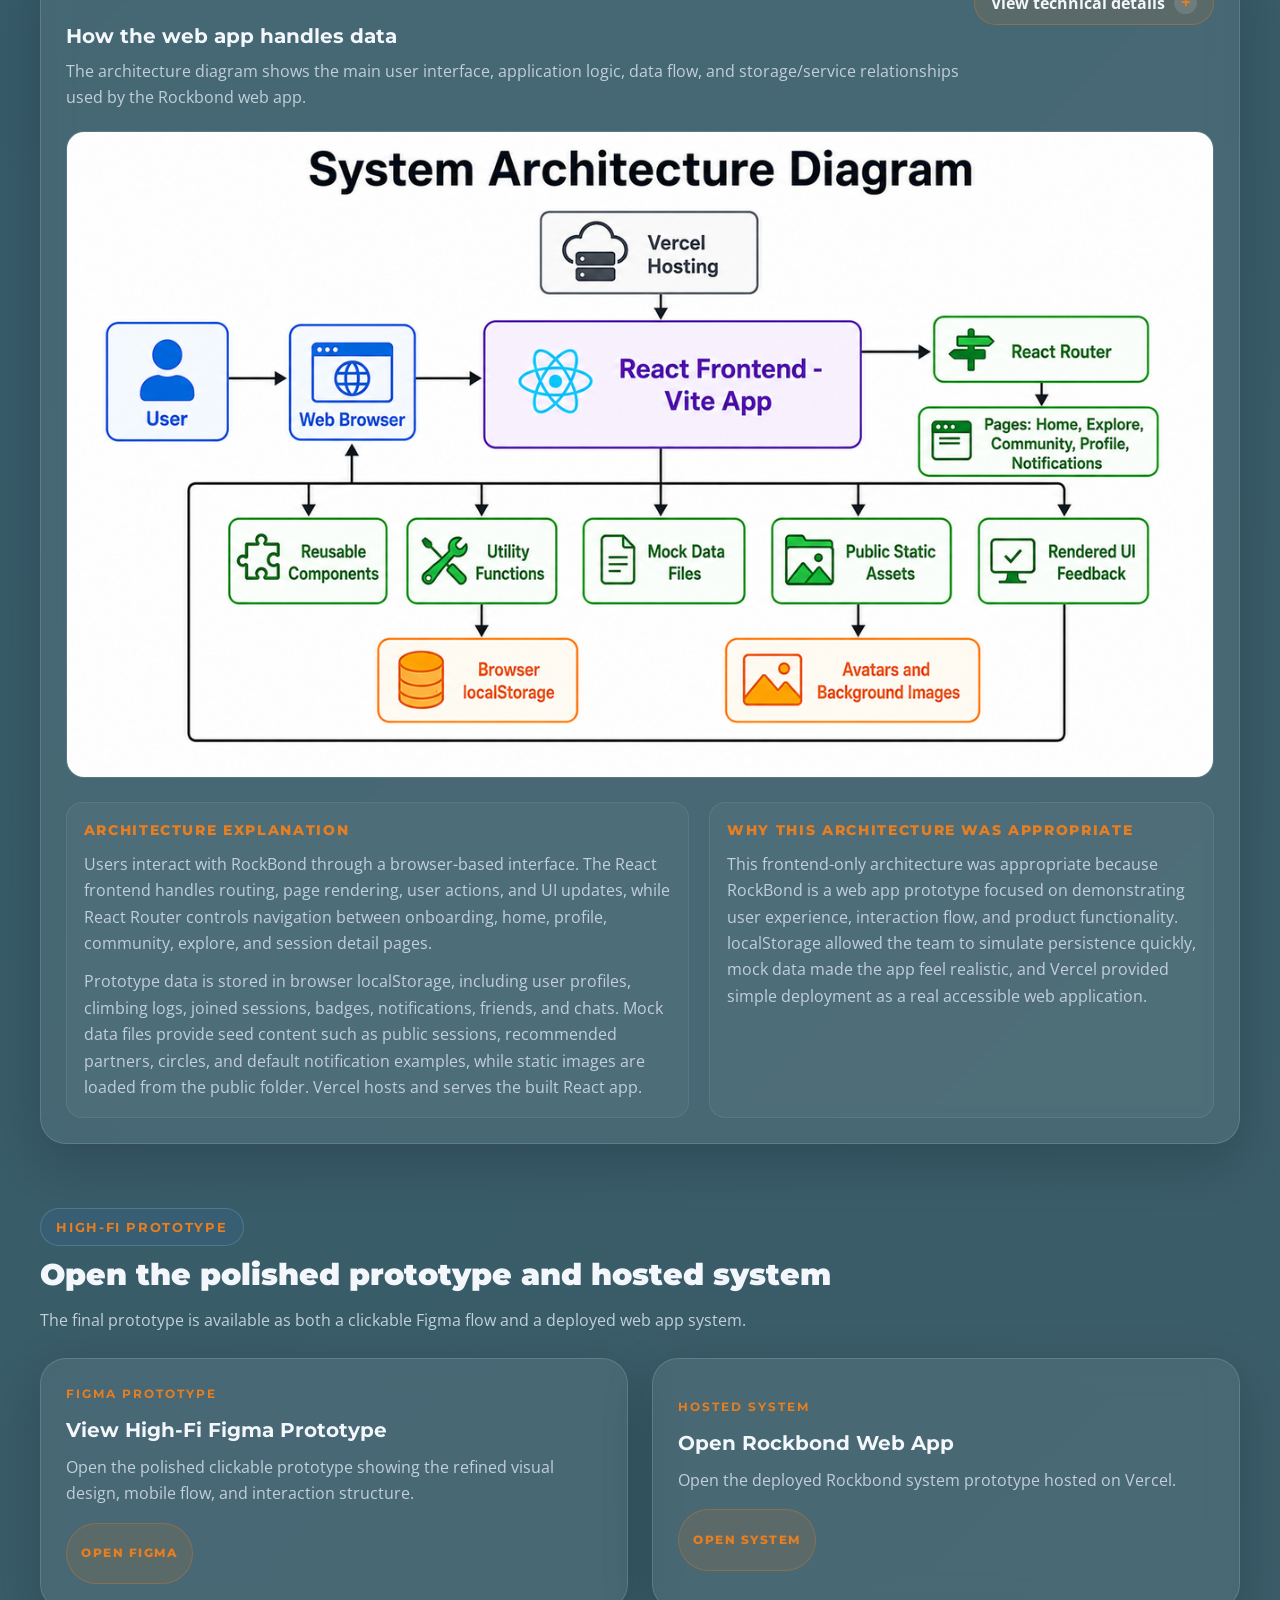
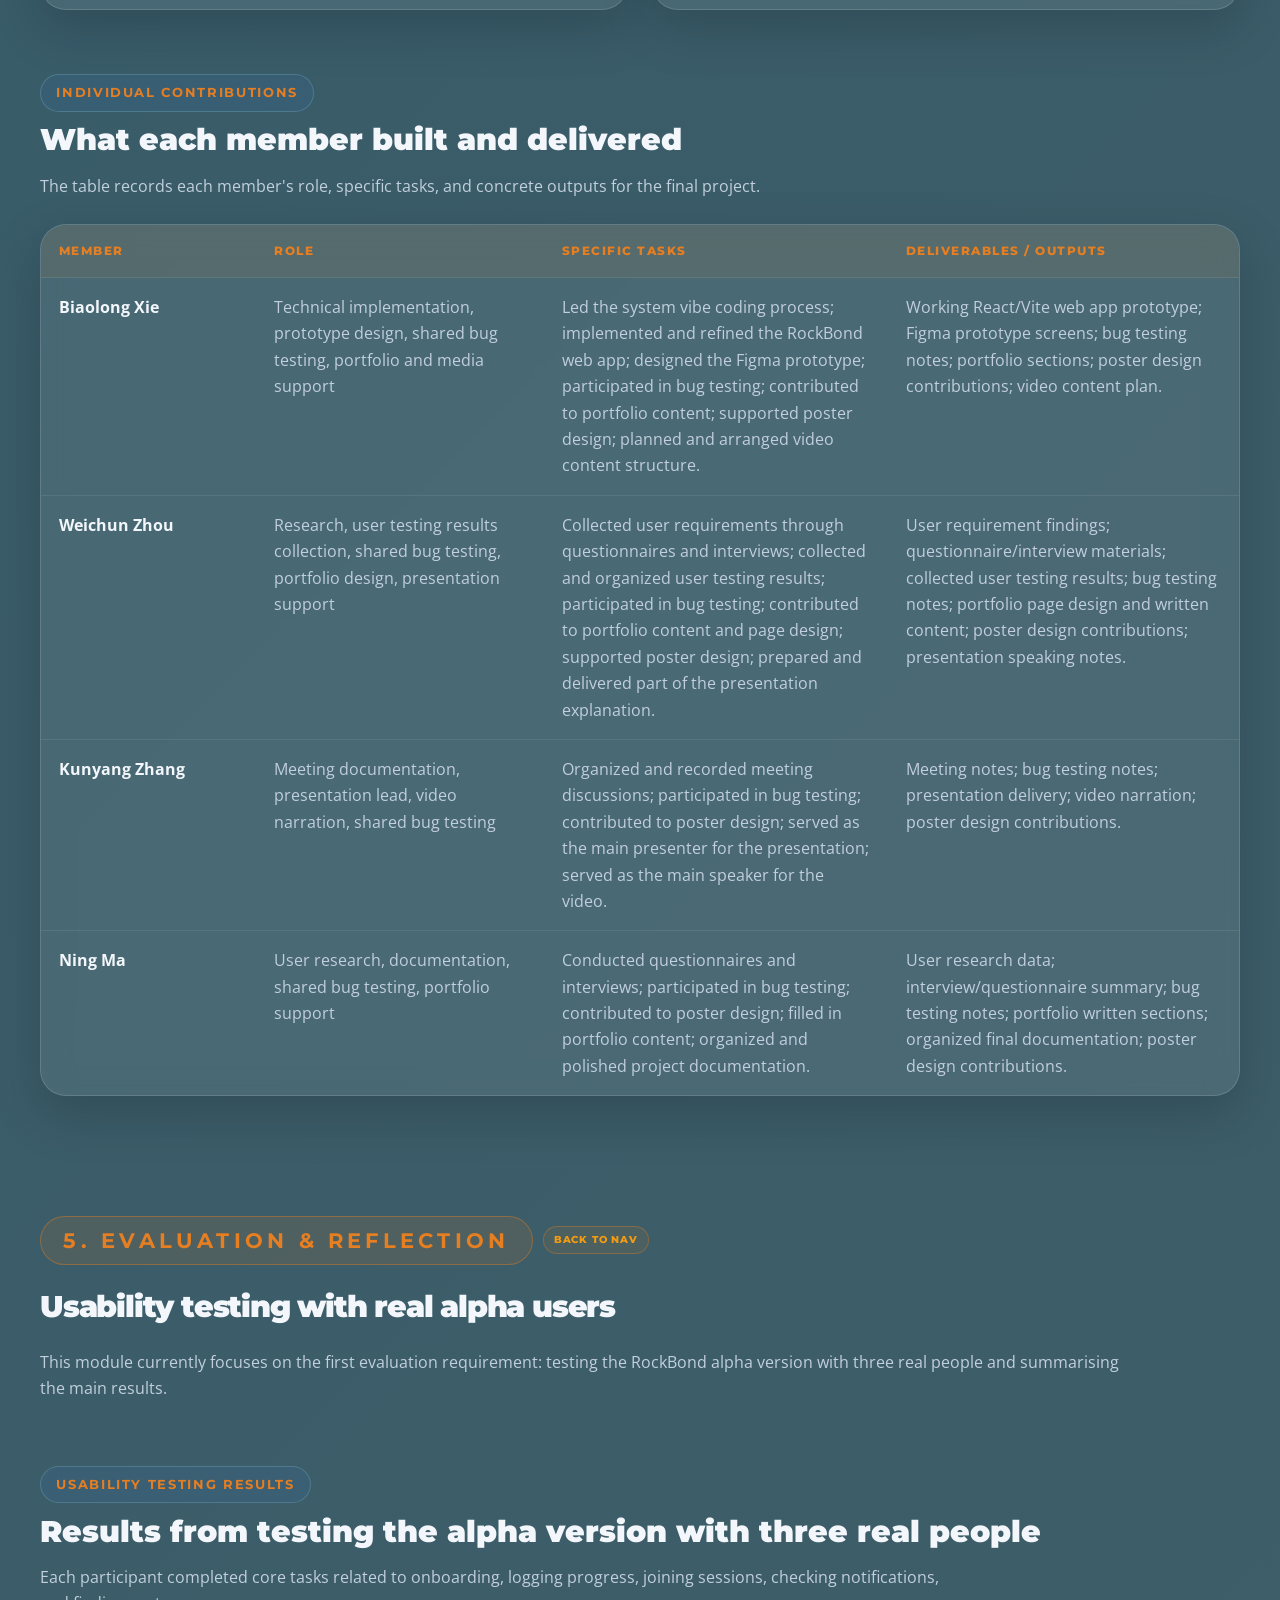
==== commit 6b4cb26a: "Update portfolio contribution copy" ====
--- a/index.html
+++ b/index.html
@@ -50,7 +50,7 @@
           <span class="eyebrow">Team Roles</span>
           <h2>Four members, one shared climbing concept</h2>
         </div>
-        <p>Each member contributed to a different layer of the project, from research and UX analysis to web implementation, visual identity, and evaluation documentation.</p>
+        <p>Each member contributed to a different layer of the project, from research and UX analysis to web implementation, visual identity, shared bug testing, and evaluation documentation.</p>
       </div>
       <div class="team-grid">
         <article class="member-card reveal">
@@ -58,7 +58,7 @@
           <div class="member-body">
             <h3>Biaolong Xie</h3>
             <div class="member-meta">2363609</div>
-            <p class="member-role">Technical implementation, prototype design, portfolio and media support.</p>
+            <p class="member-role">Technical implementation, prototype design, bug testing, portfolio and media support.</p>
             <div class="member-tags"><span class="tag-pill">Frontend</span><span class="tag-pill">Figma</span><span class="tag-pill">Media Plan</span></div>
           </div>
         </article>
@@ -67,7 +67,7 @@
           <div class="member-body">
             <h3>Weichun Zhou</h3>
             <div class="member-meta">2360807</div>
-            <p class="member-role">Research, portfolio design, presentation support.</p>
+            <p class="member-role">Research, user testing results collection, bug testing, portfolio design, presentation support.</p>
             <div class="member-tags"><span class="tag-pill">Research</span><span class="tag-pill">Portfolio</span><span class="tag-pill">Presentation</span></div>
           </div>
         </article>
@@ -76,7 +76,7 @@
           <div class="member-body">
             <h3>Kunyang Zhang</h3>
             <div class="member-meta">2362396</div>
-            <p class="member-role">Meeting documentation, presentation lead, video narration.</p>
+            <p class="member-role">Meeting documentation, presentation lead, video narration, bug testing.</p>
             <div class="member-tags"><span class="tag-pill">Meetings</span><span class="tag-pill">Presenter</span><span class="tag-pill">Video</span></div>
           </div>
         </article>
@@ -85,7 +85,7 @@
           <div class="member-body">
             <h3>Ning Ma</h3>
             <div class="member-meta">2360965</div>
-            <p class="member-role">User research, documentation, portfolio support.</p>
+            <p class="member-role">User research, documentation, bug testing, portfolio support.</p>
             <div class="member-tags"><span class="tag-pill">Interviews</span><span class="tag-pill">Docs</span><span class="tag-pill">Portfolio</span></div>
           </div>
         </article>
@@ -1183,27 +1183,27 @@
           <tbody>
             <tr>
               <td data-label="Member">Biaolong Xie</td>
-              <td data-label="Role">Technical implementation, prototype design, portfolio and media support</td>
-              <td data-label="Specific Tasks">Led the system vibe coding process; implemented and refined the RockBond web app; designed the Figma prototype; contributed to portfolio content; supported poster design; planned and arranged video content structure.</td>
-              <td data-label="Deliverables / Outputs">Working React/Vite web app prototype; Figma prototype screens; portfolio sections; poster design contributions; video content plan.</td>
+              <td data-label="Role">Technical implementation, prototype design, shared bug testing, portfolio and media support</td>
+              <td data-label="Specific Tasks">Led the system vibe coding process; implemented and refined the RockBond web app; designed the Figma prototype; participated in bug testing; contributed to portfolio content; supported poster design; planned and arranged video content structure.</td>
+              <td data-label="Deliverables / Outputs">Working React/Vite web app prototype; Figma prototype screens; bug testing notes; portfolio sections; poster design contributions; video content plan.</td>
             </tr>
             <tr>
               <td data-label="Member">Weichun Zhou</td>
-              <td data-label="Role">Research, portfolio design, presentation support</td>
-              <td data-label="Specific Tasks">Collected user requirements through questionnaires and interviews; contributed to portfolio content and page design; supported poster design; prepared and delivered part of the presentation explanation.</td>
-              <td data-label="Deliverables / Outputs">User requirement findings; questionnaire/interview materials; portfolio page design and written content; poster design contributions; presentation speaking notes.</td>
+              <td data-label="Role">Research, user testing results collection, shared bug testing, portfolio design, presentation support</td>
+              <td data-label="Specific Tasks">Collected user requirements through questionnaires and interviews; collected and organized user testing results; participated in bug testing; contributed to portfolio content and page design; supported poster design; prepared and delivered part of the presentation explanation.</td>
+              <td data-label="Deliverables / Outputs">User requirement findings; questionnaire/interview materials; collected user testing results; bug testing notes; portfolio page design and written content; poster design contributions; presentation speaking notes.</td>
             </tr>
             <tr>
               <td data-label="Member">Kunyang Zhang</td>
-              <td data-label="Role">Meeting documentation, presentation lead, video narration</td>
-              <td data-label="Specific Tasks">Organized and recorded meeting discussions; contributed to poster design; served as the main presenter for the presentation; served as the main speaker for the video.</td>
-              <td data-label="Deliverables / Outputs">Meeting notes; presentation delivery; video narration; poster design contributions.</td>
+              <td data-label="Role">Meeting documentation, presentation lead, video narration, shared bug testing</td>
+              <td data-label="Specific Tasks">Organized and recorded meeting discussions; participated in bug testing; contributed to poster design; served as the main presenter for the presentation; served as the main speaker for the video.</td>
+              <td data-label="Deliverables / Outputs">Meeting notes; bug testing notes; presentation delivery; video narration; poster design contributions.</td>
             </tr>
             <tr>
               <td data-label="Member">Ning Ma</td>
-              <td data-label="Role">User research, documentation, portfolio support</td>
-              <td data-label="Specific Tasks">Conducted questionnaires and interviews; contributed to poster design; filled in portfolio content; organized and polished project documentation.</td>
-              <td data-label="Deliverables / Outputs">User research data; interview/questionnaire summary; portfolio written sections; organized final documentation; poster design contributions.</td>
+              <td data-label="Role">User research, documentation, shared bug testing, portfolio support</td>
+              <td data-label="Specific Tasks">Conducted questionnaires and interviews; participated in bug testing; contributed to poster design; filled in portfolio content; organized and polished project documentation.</td>
+              <td data-label="Deliverables / Outputs">User research data; interview/questionnaire summary; bug testing notes; portfolio written sections; organized final documentation; poster design contributions.</td>
             </tr>
           </tbody>
         </table>
@@ -1515,7 +1515,7 @@
         <article class="card reveal reflection-card">
           <span class="kicker">AI Tools Used</span>
           <h3>ChatGPT / Codex and AI-assisted coding</h3>
-          <p>We used ChatGPT / Codex for code planning, implementation support, debugging, deployment guidance, and report writing. AI-assisted coding helped generate and refine React components, localStorage logic, UI interactions, and feature improvements.</p>
+          <p>We used ChatGPT / Codex for code planning, implementation support, debugging, deployment guidance, and writing. AI-assisted coding helped generate and refine React components, localStorage logic, UI interactions, and feature improvements.</p>
           <p>AI image generation or image-assisted asset creation was also used where visual support was needed, such as prototype avatars or supporting visual assets.</p>
         </article>
         <article class="card reveal reflection-card">
